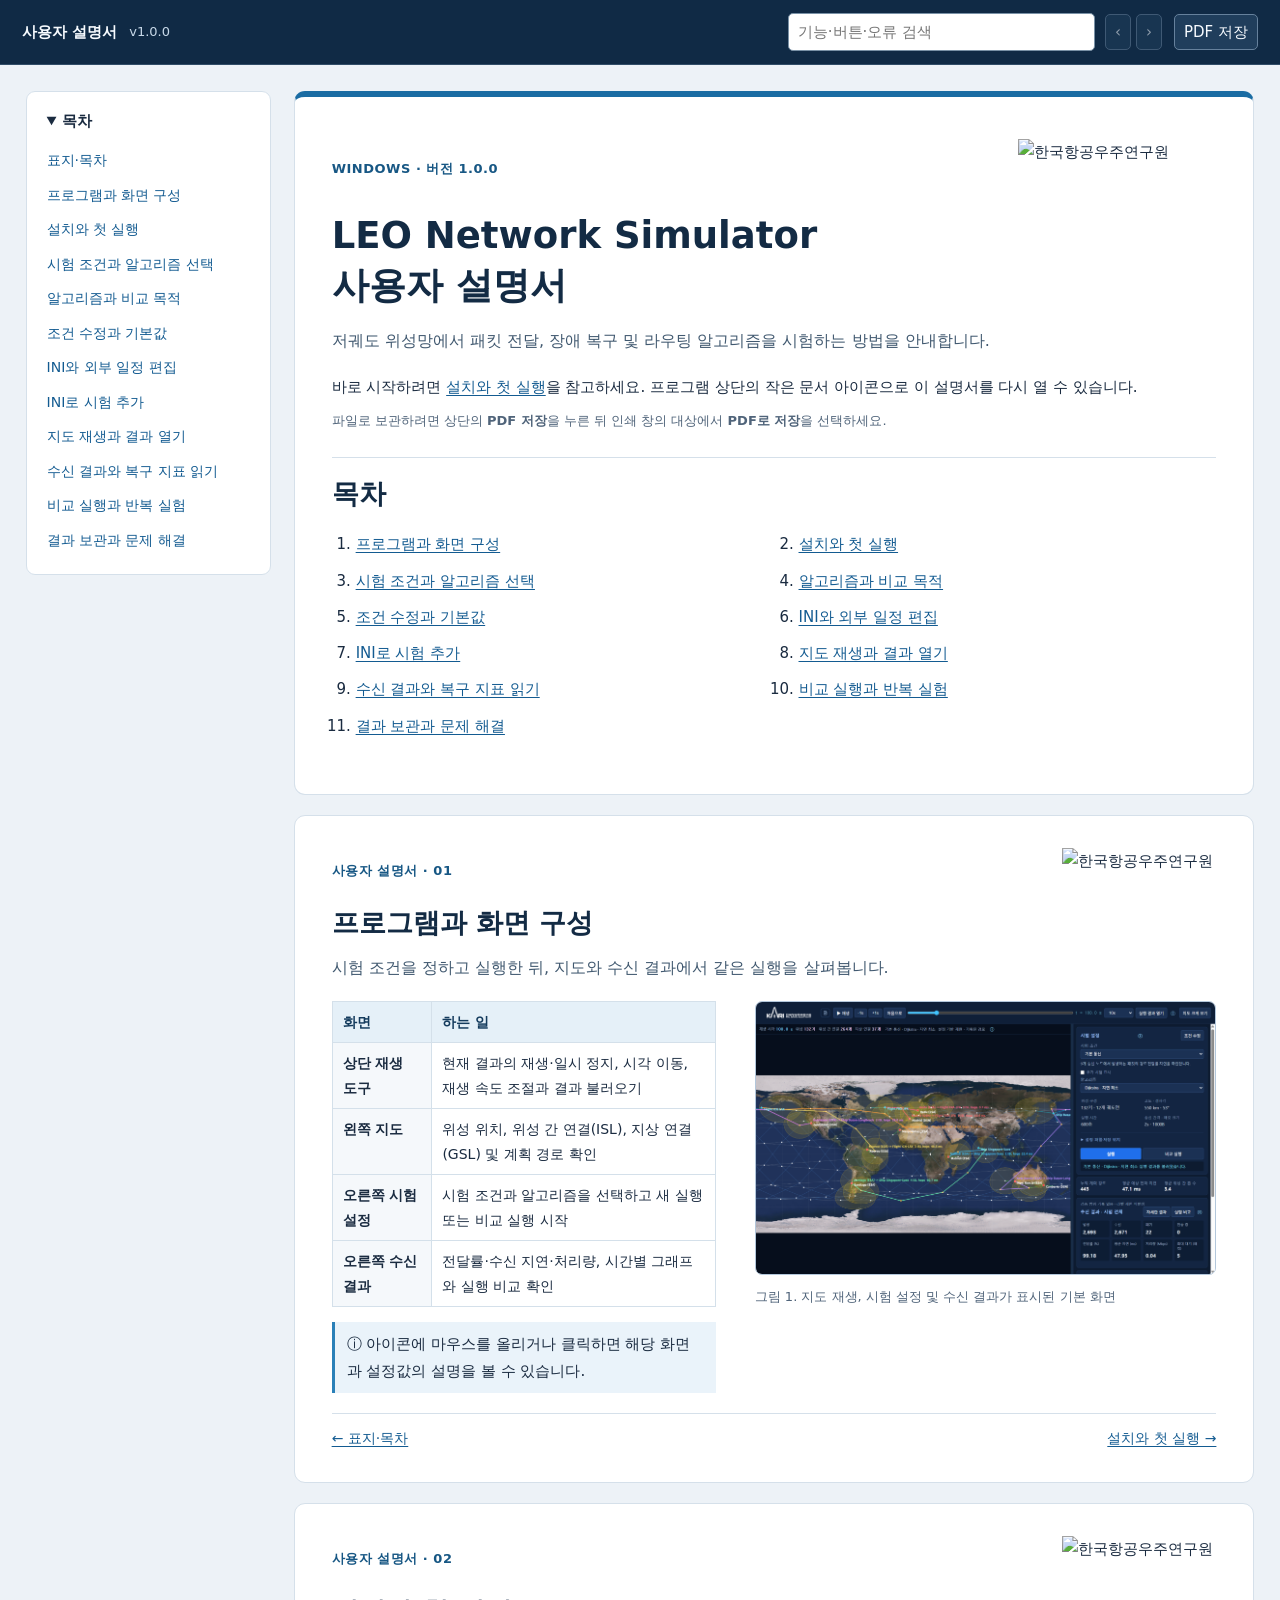
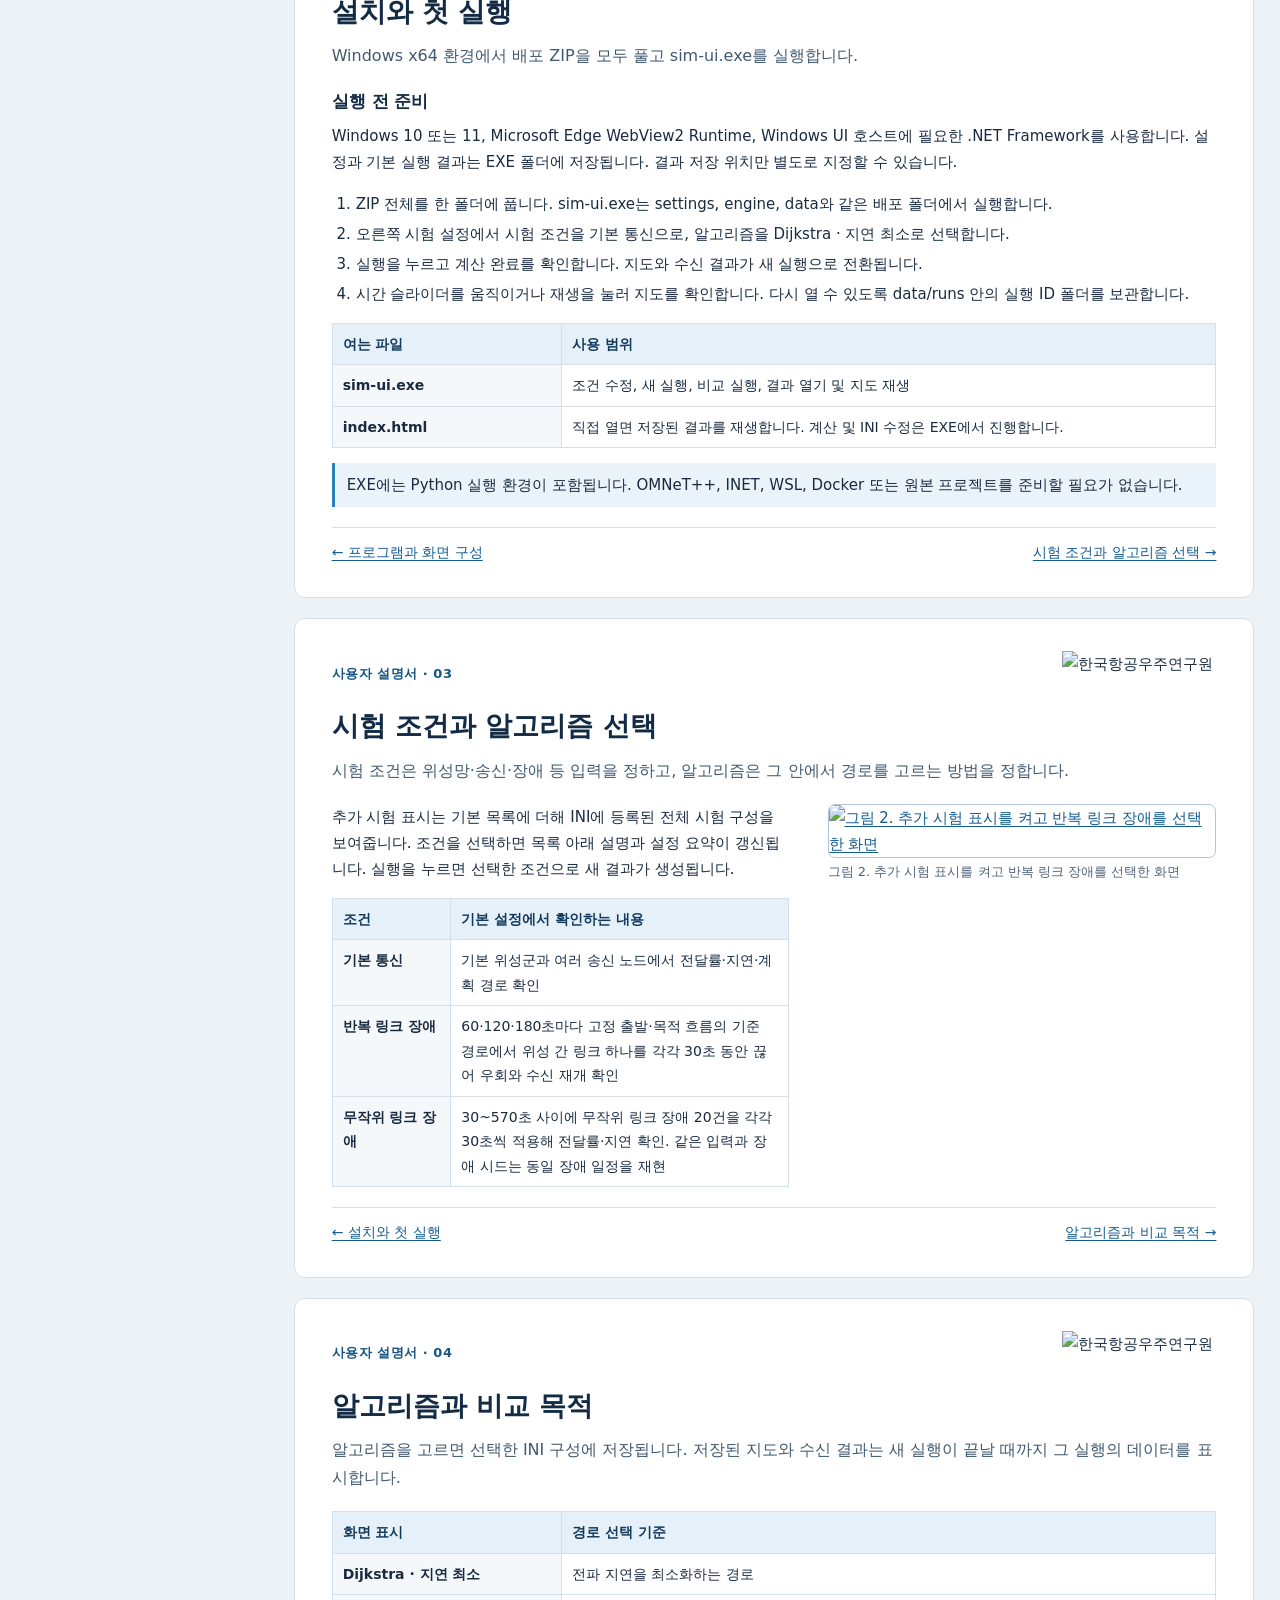
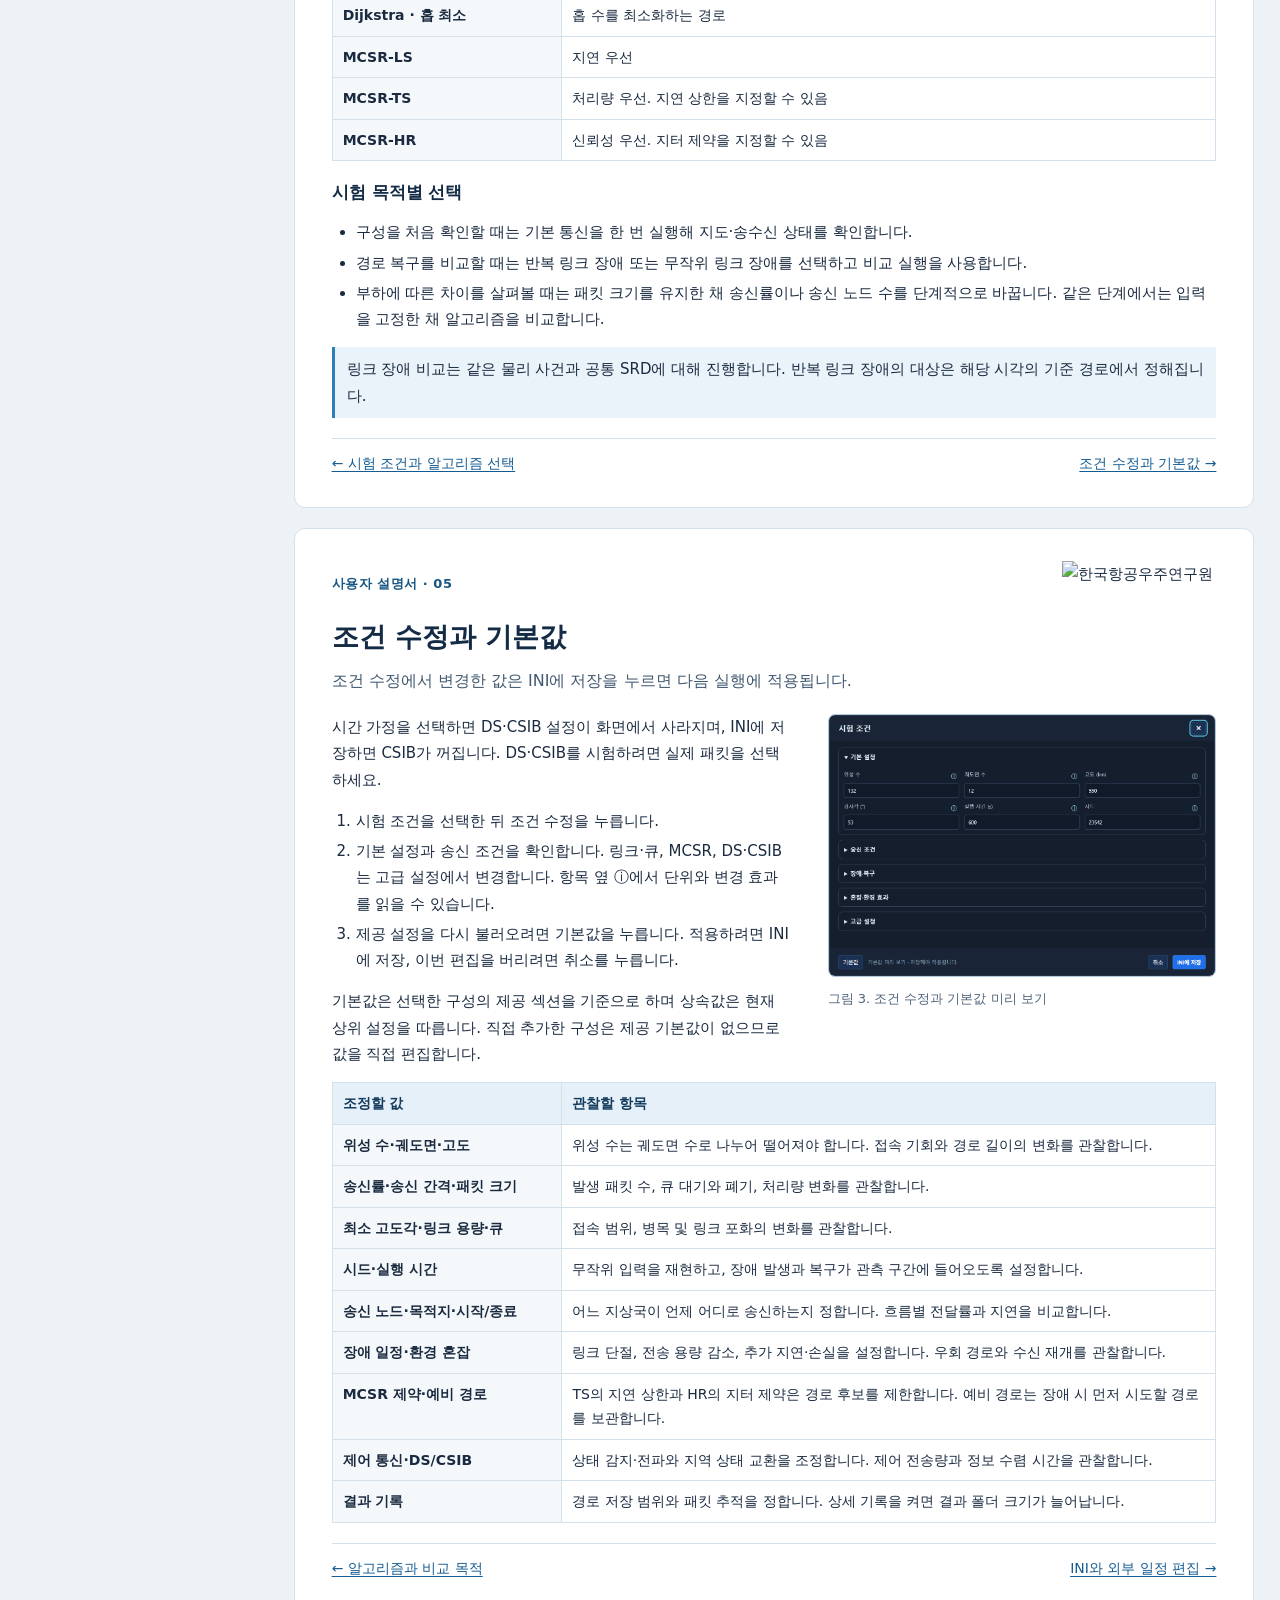
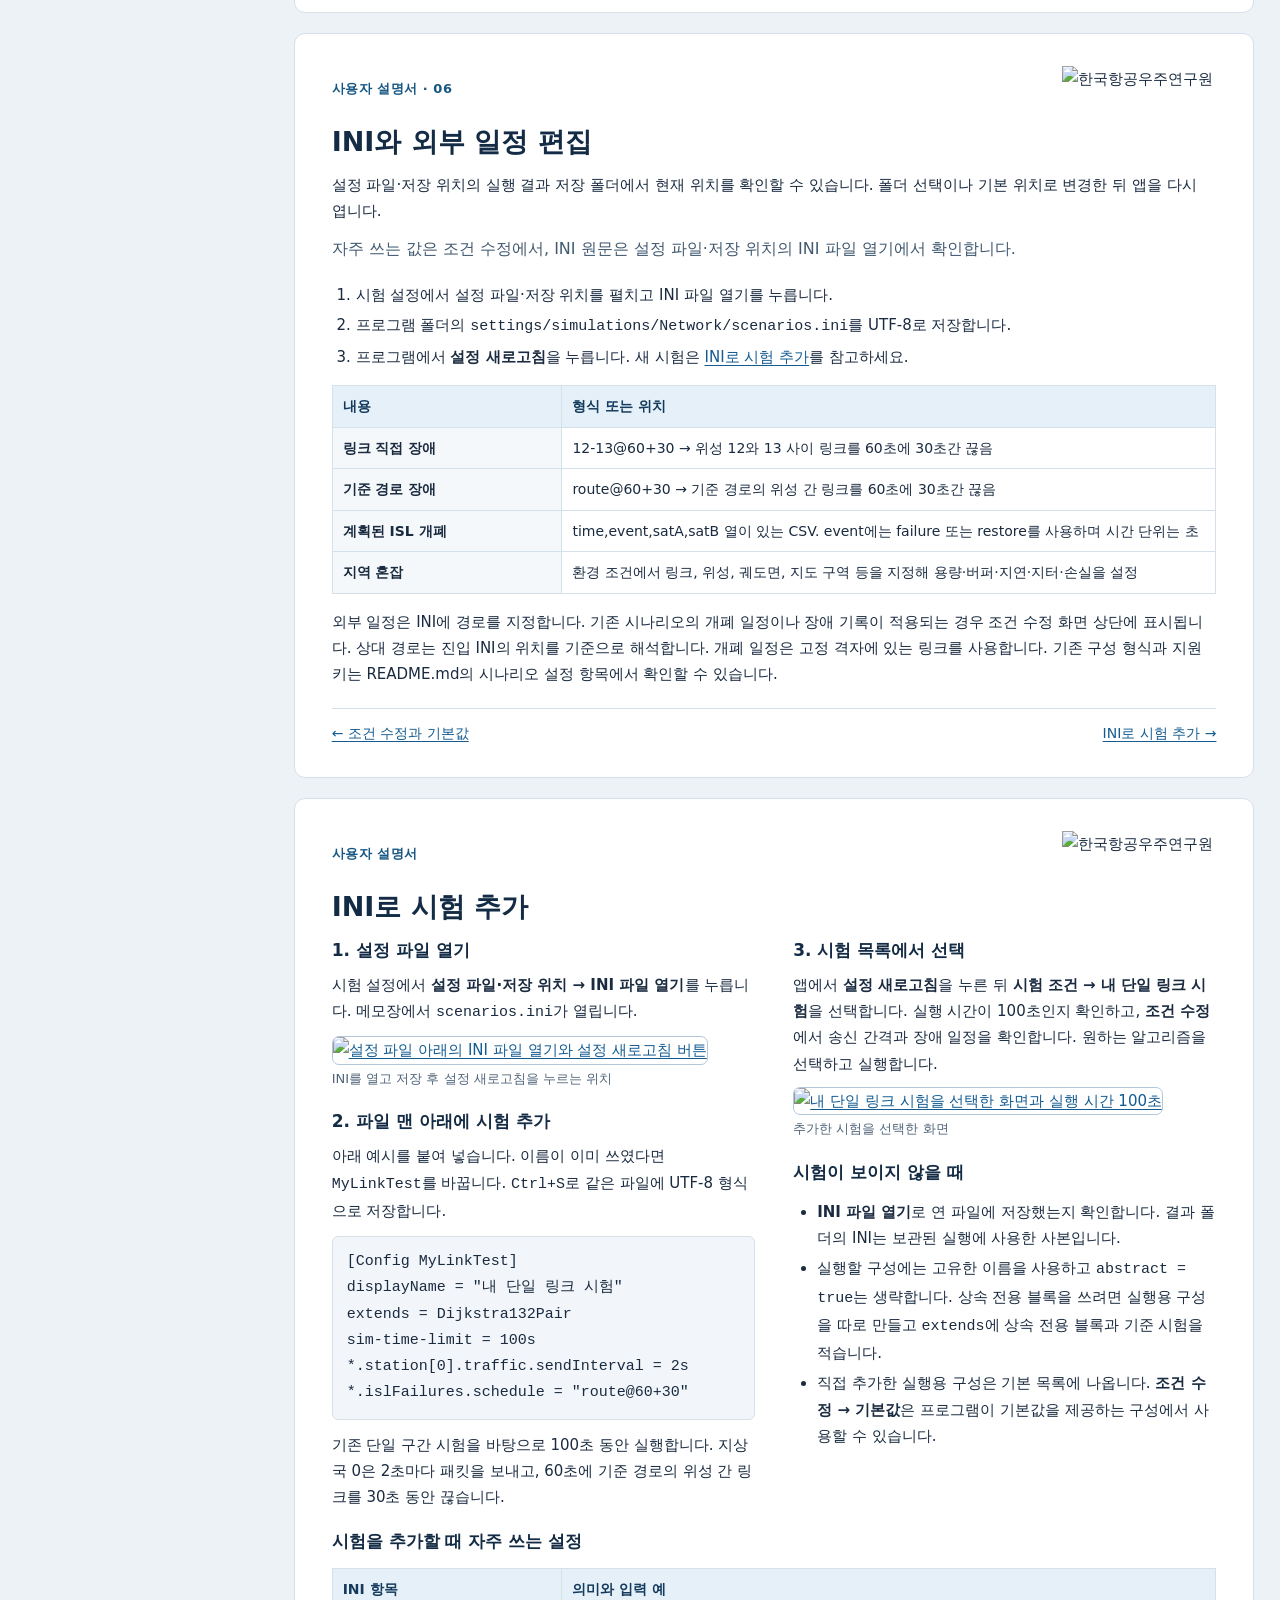
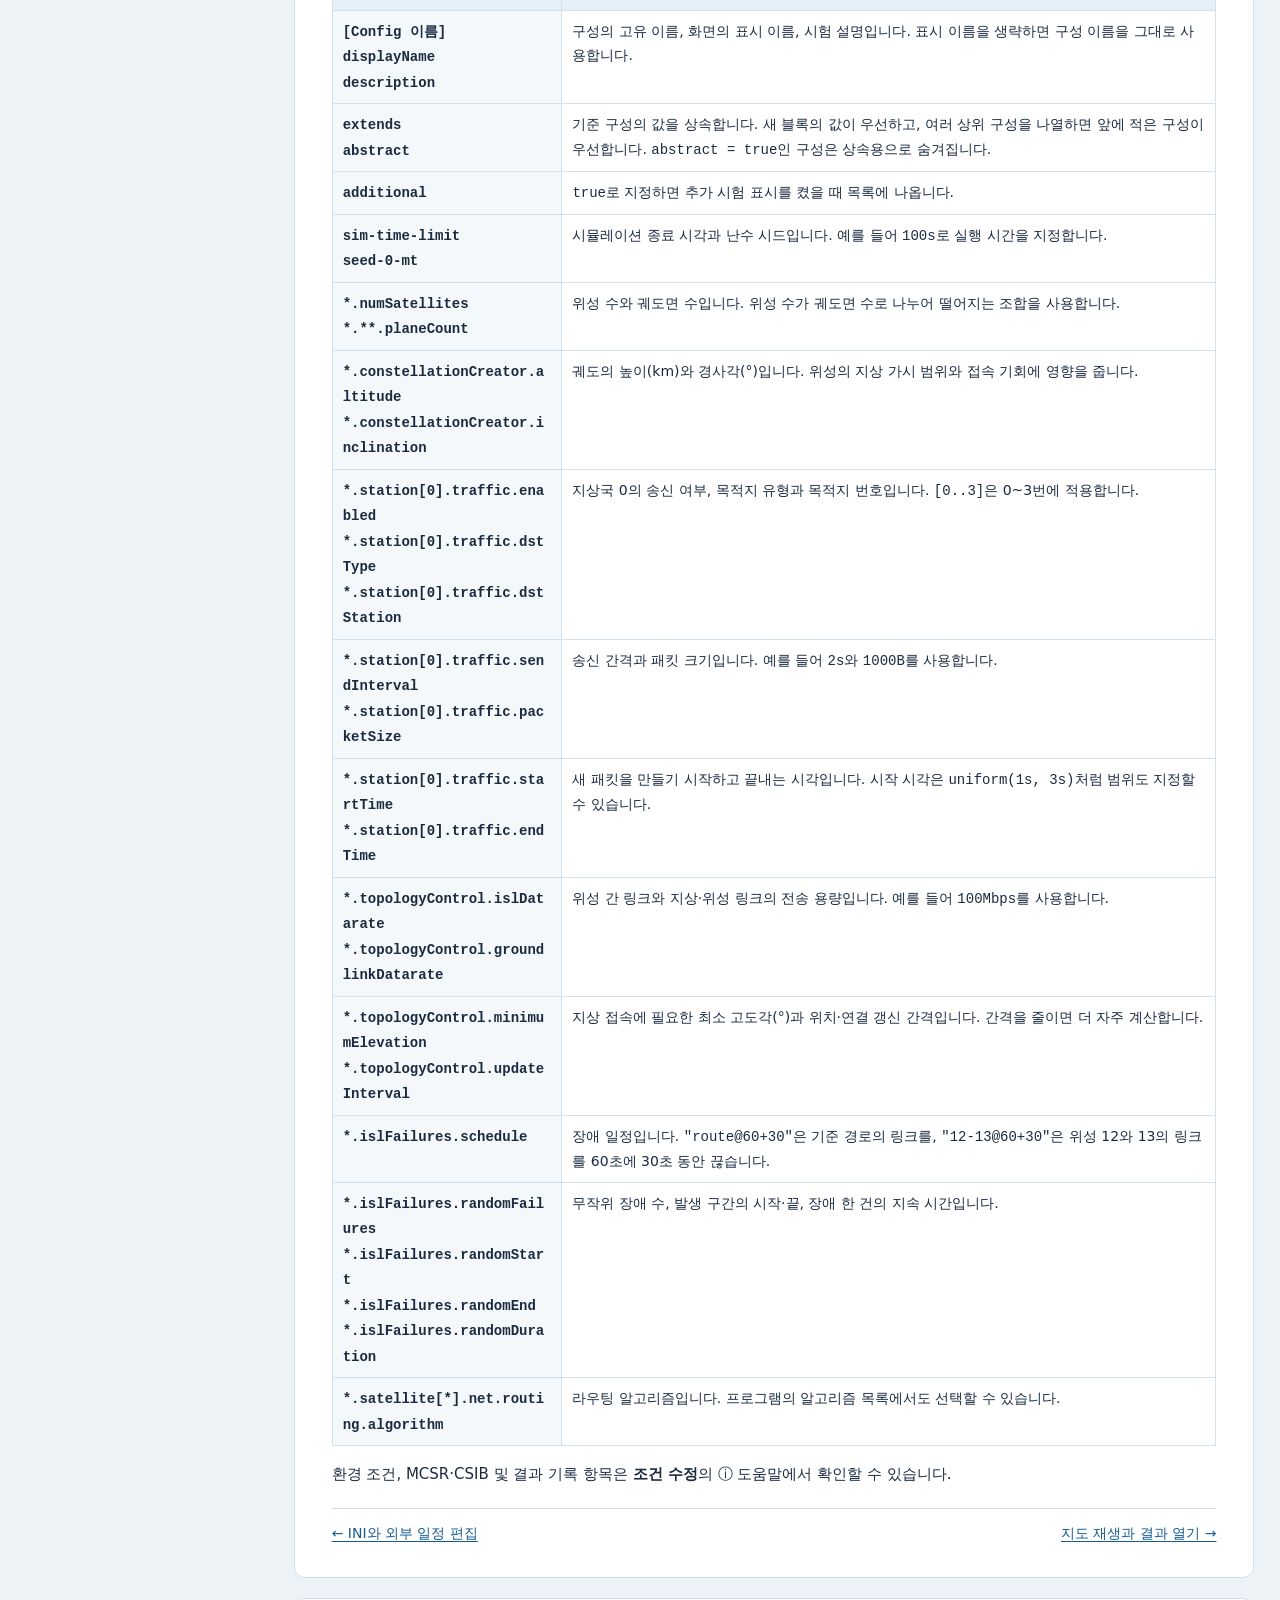
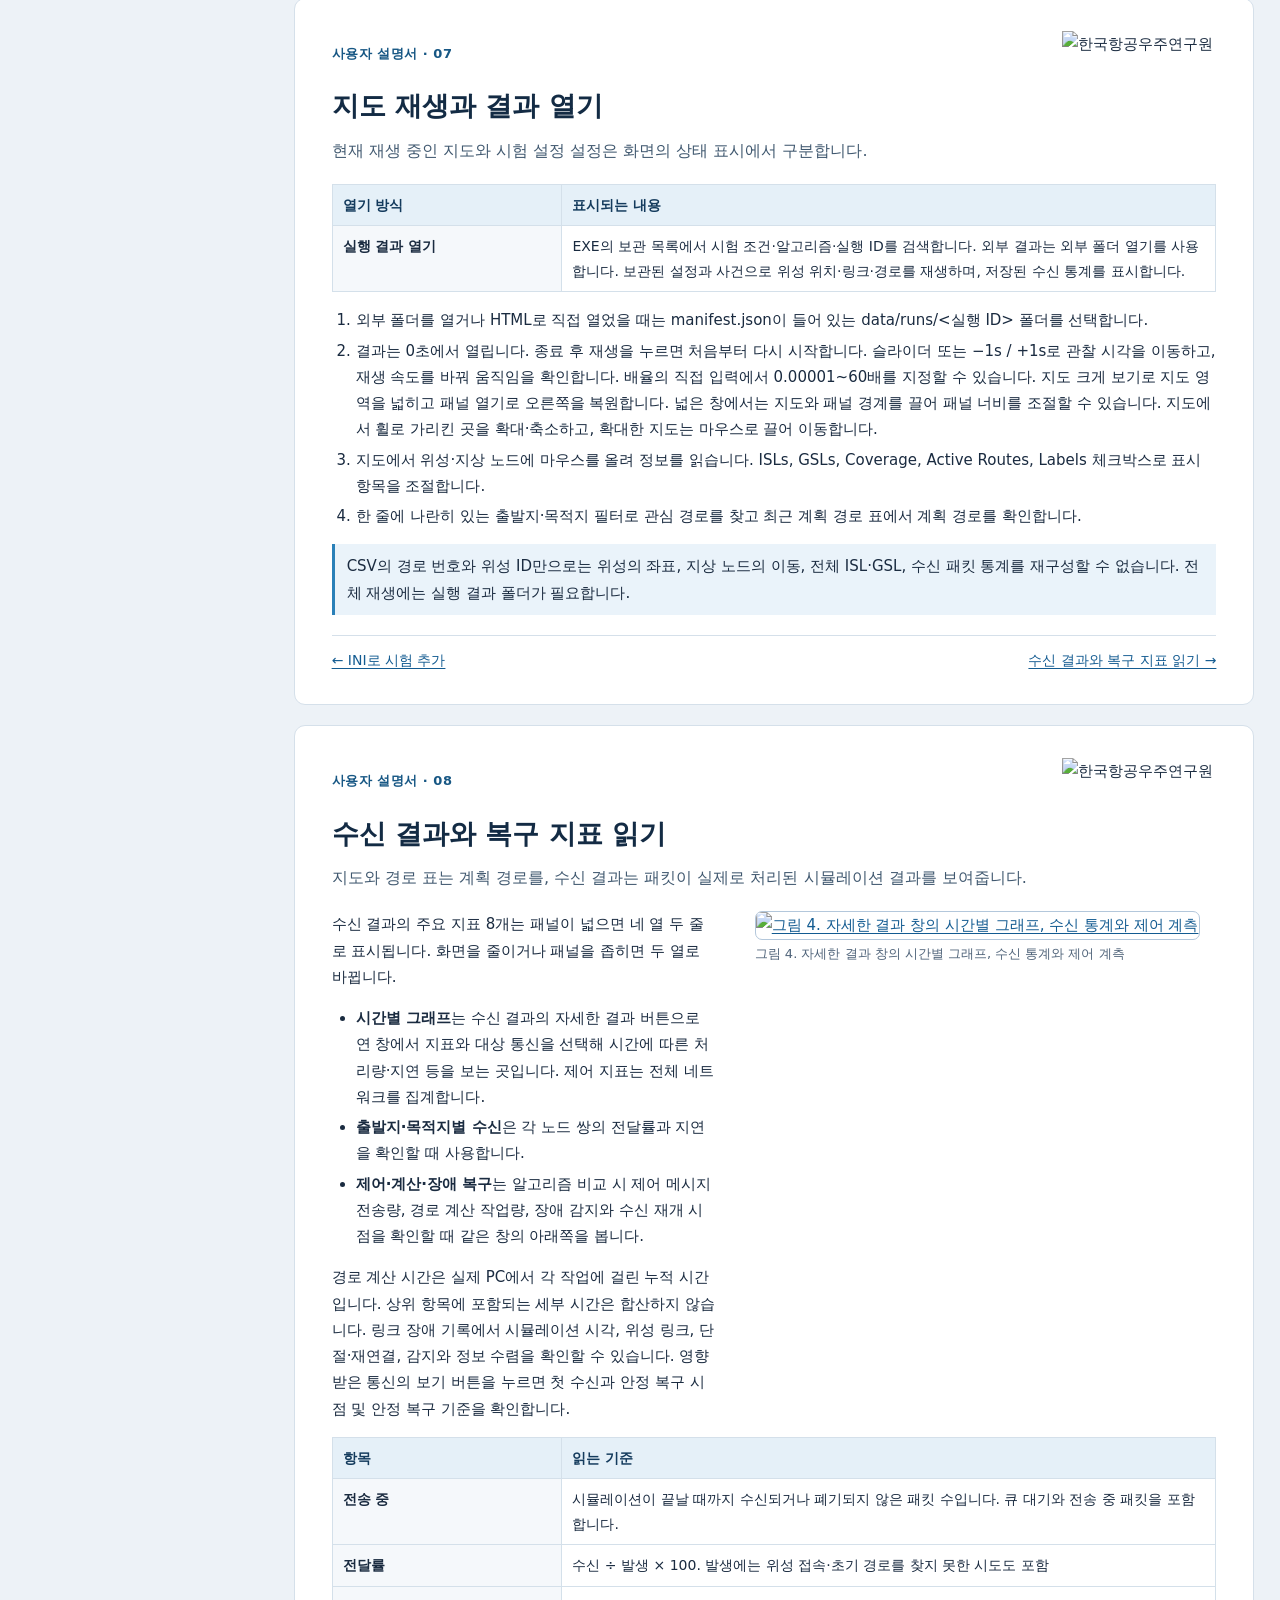
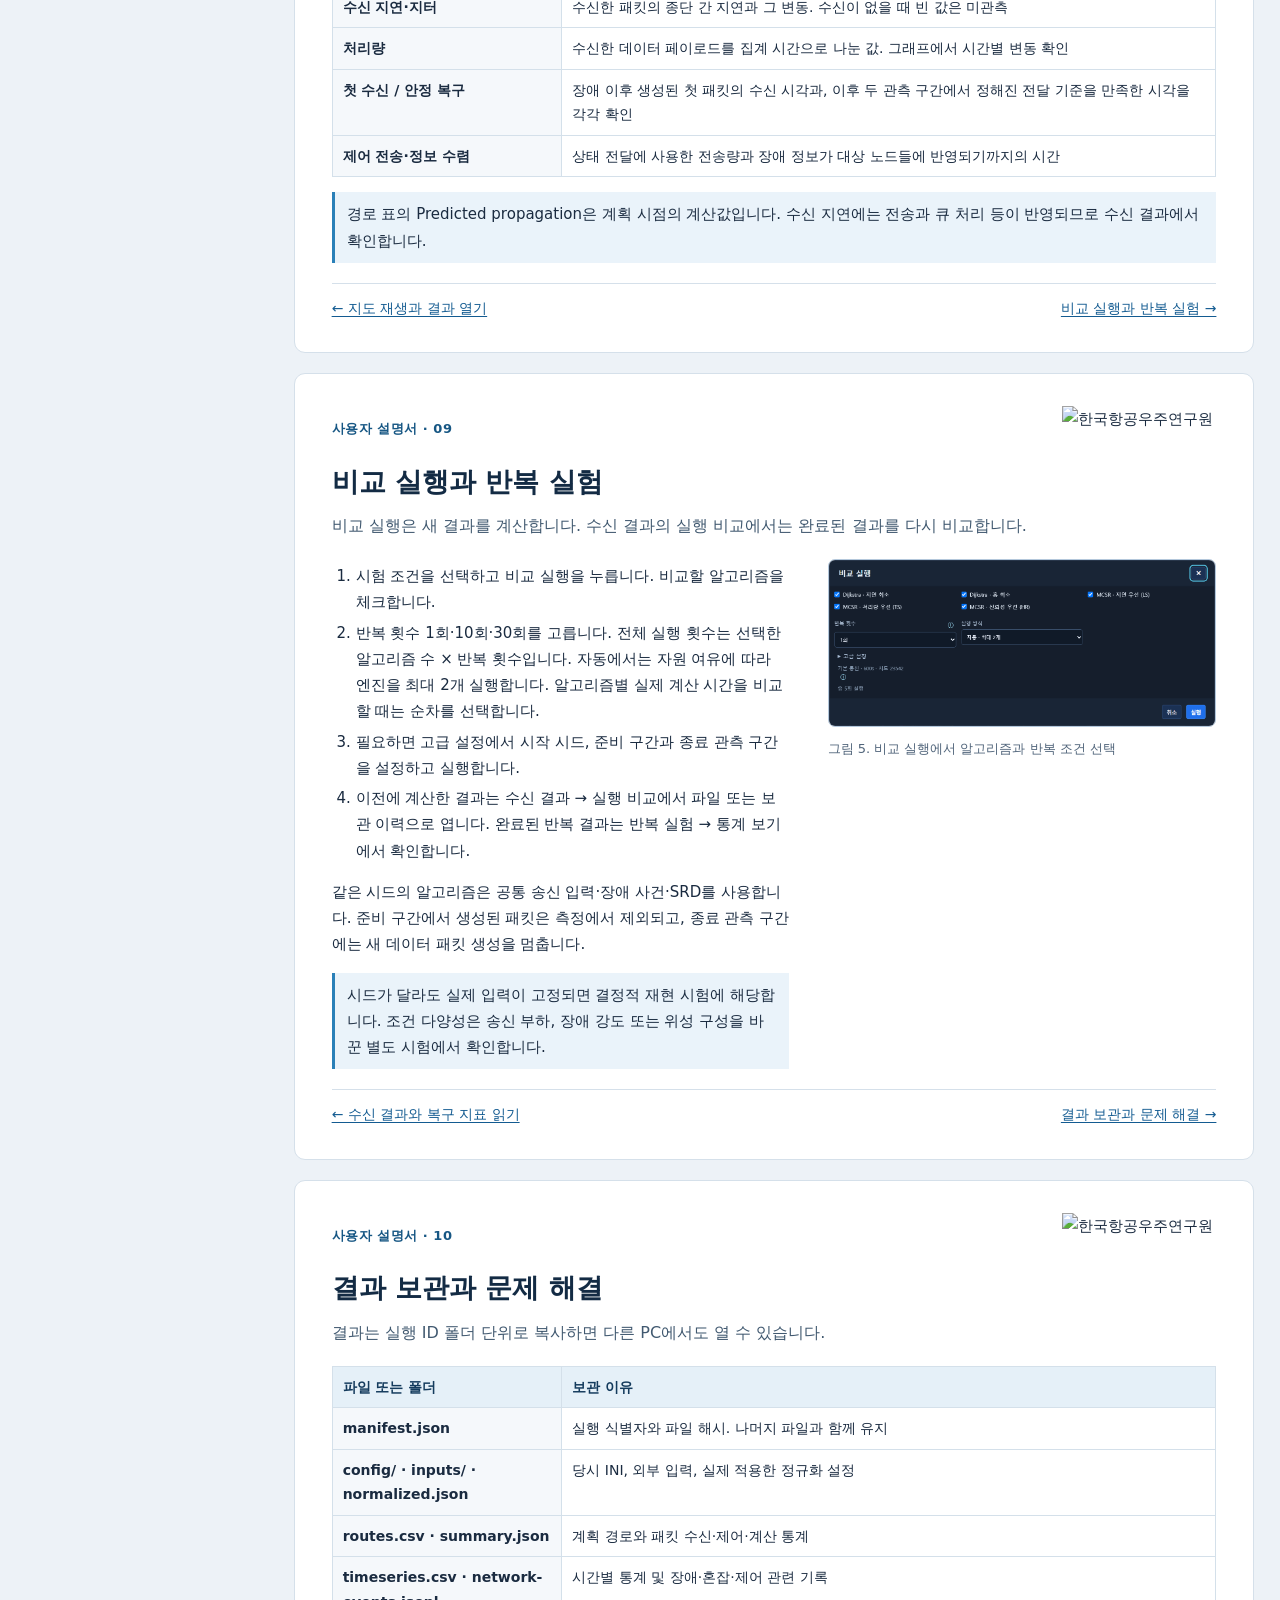
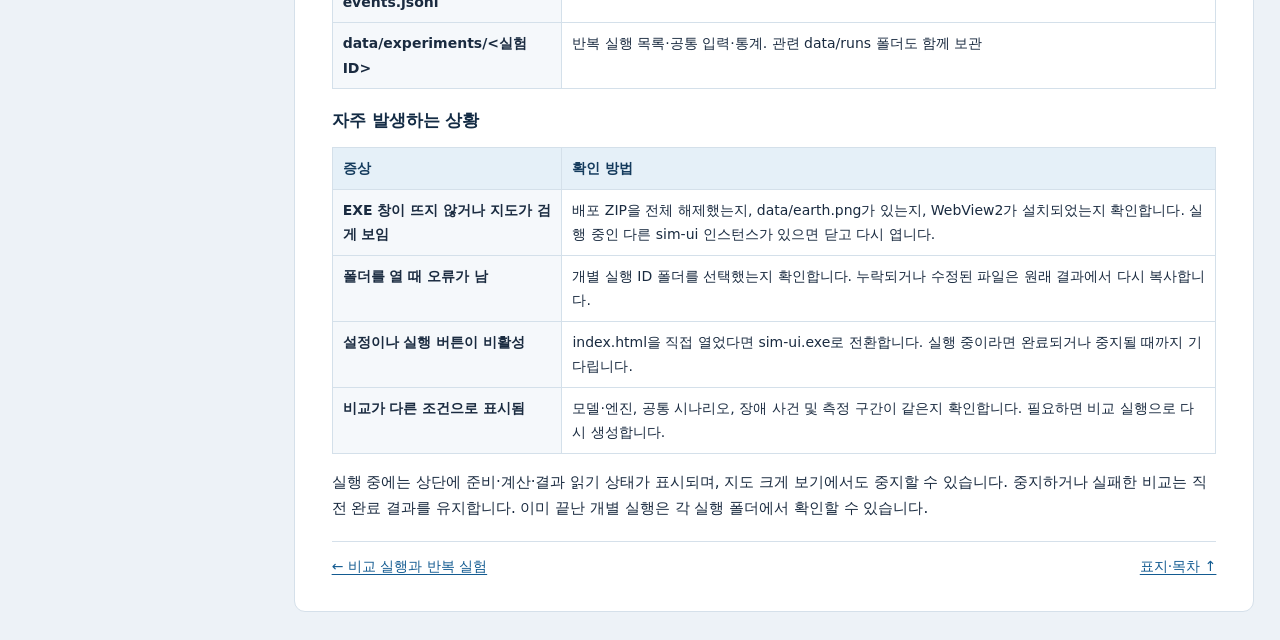
==== manual/index.html @ 7ac95a00 "fix : UX 개선 - 기본설정 + 고급설정 - 결과재생" ====
<!doctype html>
<html lang="ko">
<head>
<meta charset="utf-8">
<meta name="viewport" content="width=device-width, initial-scale=1">
<meta name="description" content="LEO Network Simulator의 설치, 시험 조건, 실행 및 결과 비교 안내">
<title>LEO Network Simulator 사용자 설명서</title>
<style>
:root { color-scheme: light; --ink:#1a2b40; --muted:#50647a; --line:#d5e0ea; --blue:#135b91; --pale:#e9f2fa; --sans: "맑은 고딕","Malgun Gothic",system-ui,sans-serif; }
* { box-sizing:border-box; }
html { scroll-padding-top:86px; }
body { margin:0; font:15px/1.75 var(--sans); color:var(--ink); background:#edf2f7; overflow-wrap:anywhere; }
a { color:var(--blue); text-underline-offset:3px; }
button,input { font:inherit; }
button { cursor:pointer; }
:focus-visible { outline:3px solid #3593d0; outline-offset:3px; }
.skip { position:absolute; top:8px; left:12px; transform:translateY(-150%); background:white; padding:5px 9px; z-index:4; }
.skip:focus { transform:none; }
.toolbar { position:sticky; top:0; z-index:2; background:#102a45; color:#f7fbff; border-bottom:1px solid #314d68; }
.tools { max-width:1720px; min-height:64px; margin:auto; display:flex; align-items:center; gap:12px; padding:9px 22px; }
.brand { color:inherit; text-decoration:none; font-weight:700; white-space:nowrap; }
.search { margin-left:auto; display:flex; gap:5px; align-items:center; }
.search input { width:clamp(140px,24vw,330px); min-width:0; padding:5px 9px; border:1px solid #7991a6; border-radius:5px; }
.tools button { color:inherit; background:#203e5c; border:1px solid #66819c; border-radius:5px; padding:4px 9px; white-space:nowrap; }
.tools button:hover { background:#365b7e; }.tools button:disabled{opacity:.55;cursor:default;}
.version { font-size:13px; color:#c7d8e8; white-space:nowrap; }
.layout { max-width:1720px; margin:auto; padding:26px clamp(14px,2vw,32px) 60px; display:grid; grid-template-columns:245px minmax(0,1fr); gap:clamp(14px,1.8vw,28px); align-items:start; }
.sidebar { position:sticky; top:86px; max-height:calc(100vh - 108px); overflow:auto; background:#fff; border:1px solid var(--line); border-radius:9px; padding:12px; }
.sidebar summary { cursor:pointer; font-weight:700; padding:4px 8px; }.sidebar nav{padding:5px 0;}
.sidebar a { display:block; padding:5px 8px; text-decoration:none; border-radius:5px; font-size:14px; }
.sidebar a:hover,.sidebar [aria-current] { background:var(--pale); color:#103c64; }
.results h2 { margin:4px 8px; font-size:15px; }.results p{margin:4px 8px;}.results a{border-top:1px solid var(--line);}.results small{display:block;color:var(--muted);}
.sheet { background:#fff; border:1px solid var(--line); border-radius:11px; margin-bottom:20px; padding:32px 37px; }
.cover { background:#fff; border-top:6px solid #1a6ca3; padding:42px 37px 36px; }
.sheet-brand { display:flex; align-items:center; justify-content:space-between; gap:12px; margin-bottom:6px; }
.sheet-brand img { width:154px; height:auto; max-width:42%; }
.cover .sheet-brand img { width:198px; }
.kicker { color:#175784; font-size:13px; font-weight:700; letter-spacing:.04em; margin:0 0 5px; }
h1,h2,h3 { color:#132b44; line-height:1.35; } h1{font-size:37px;margin:0 0 16px;} h2{font-size:27px;margin:0 0 12px;} h3{font-size:17px;margin:20px 0 6px;}
.lead { font-size:16px; color:#415970; margin:0 0 19px; } p{margin:10px 0;} li{margin:4px 0;} ul,ol{padding-left:24px;}
.toc { margin:24px 0 0; padding-top:18px; border-top:1px solid var(--line); } .toc ol { display:grid;grid-template-columns:1fr 1fr; gap:2px 25px; }
table { width:100%; margin:15px 0; border-collapse:collapse; font-size:14px; }
th,td { border:1px solid #d4e0ea; padding:8px 10px; text-align:left; vertical-align:top; }
thead th { background:#e5f0f8; color:#143b5d; } tbody th { font-weight:650; min-width:98px; width:26%; background:#f5f8fb; }
figure { margin:14px 0; text-align:center; } figure a{display:inline-block;max-width:100%;} figure img{display:block;max-width:100%;max-height:490px;margin:auto;border:1px solid #b3c7db;border-radius:7px;} figcaption{color:var(--muted);font-size:13px;margin-top:3px;}
/* Keep screenshots next to the controls they illustrate. */
.illustrated { display:grid; grid-template-columns:minmax(0,1fr) minmax(0,.85fr); align-items:start; gap:clamp(18px,3vw,44px); margin:14px 0; }
.illustrated.wide-image { grid-template-columns:minmax(0,1fr) minmax(0,1.2fr); }
.ini-walkthrough { grid-template-columns:repeat(2,minmax(0,1fr)); }
.illustrated > div > :first-child { margin-top:0; }
.illustrated > div > :last-child { margin-bottom:0; }
.illustrated figure { margin:0; text-align:left; }
.illustrated figure img { width:auto; height:auto; margin:0; }
.tip { background:#eaf3fa; border-left:3px solid #2a80b8; padding:9px 12px; margin:15px 0; }
.paging { display:flex; flex-wrap:wrap; justify-content:space-between; gap:10px; border-top:1px solid var(--line); margin-top:20px; padding-top:12px; font-size:14px; }
.note { color:var(--muted); font-size:13px; }
pre { margin:12px 0; padding:12px 14px; background:#f2f6fa; border:1px solid var(--line); border-radius:6px; white-space:pre-wrap; overflow-wrap:anywhere; }
code { font-family:Consolas,monospace; }
mark { background:#ffe58f; color:#211800; }
@media(max-width:900px){.layout{grid-template-columns:188px minmax(0,1fr);gap:14px}.sheet{padding:25px}.tools{padding-inline:15px}}
@media(max-width:680px){html{scroll-padding-top:128px}.tools{flex-wrap:wrap;gap:7px}.tools .search{margin:0;flex:1 0 100%;order:4}.search input{flex:1}.layout{display:block;padding:12px}.sidebar{position:static;max-height:none;margin-bottom:12px}.sheet{padding:18px}.toc ol{grid-template-columns:1fr}h1{font-size:28px}h2{font-size:22px}th,td{padding:6px}}
@media screen and (max-width:1000px){.illustrated,.illustrated.wide-image,.ini-walkthrough{grid-template-columns:minmax(0,1fr);gap:12px}}
@page { size:A4 landscape; margin:11mm 14mm; }
@media print {
  html,body{background:#fff;font-size:10.25pt;line-height:1.53;}
  .toolbar,.sidebar,.paging,.skip,.save-note{display:none!important;}
  .layout{display:block;padding:0;max-width:none;}
  .sheet{margin:0;padding:0;border:0;border-radius:0;break-before:page;}
  .cover{break-before:auto;border-top:3pt solid #1a6ca3;padding-top:18mm;}
  .toc ol{display:grid;grid-template-columns:repeat(3,minmax(0,1fr));}
  h1{font-size:27pt;} h2{font-size:20pt;} h3{font-size:13pt;}
  .sheet-brand img{width:35mm;} .cover .sheet-brand img{width:47mm;}
  .lead{font-size:11.5pt;margin-bottom:10pt;} .kicker{font-size:9pt;}
  .illustrated{gap:7mm;margin:3mm 0;break-inside:avoid;}
  figure,tr,pre,.tip{break-inside:avoid;} thead{display:table-header-group;}
  .illustrated figure img{max-height:78mm;} figcaption{font-size:9pt;}
  #settings .illustrated figure img{max-height:48mm;}
  #metrics .illustrated{grid-template-columns:minmax(0,1.6fr) minmax(0,1fr);}
  #metrics .illustrated figure img{max-height:52mm;}
  #metrics .illustrated p{margin-block:5pt;}
  #add-trial .illustrated{font-size:9.7pt;line-height:1.4;}
  #add-trial .illustrated h3{margin-block:8pt 4pt;}
  #add-trial .illustrated p{margin-block:5pt;}
  #add-trial .illustrated figure img{max-height:39mm;}
  #add-trial pre{margin:5pt 0;padding:6pt 8pt;}
  .ini-reference{break-before:page;margin-top:0;}
  .ini-reference + table{font-size:9.4pt;line-height:1.2;}
  .ini-reference + table th,.ini-reference + table td{padding:2.5pt 5pt;}
  .ini-reference + table tbody th{width:34%;}
  h2,h3{break-after:avoid;}
  table{font-size:9.8pt;margin:8pt 0;} th,td{padding:4pt 6pt;}
  .tip{margin:8pt 0;} th,.tip{print-color-adjust:exact;} mark{background:transparent;color:inherit;}
}
</style>
</head>
<body>
<a class="skip" href="#manual">본문으로 이동</a>
<header class="toolbar"><div class="tools">
  <a href="#cover" class="brand">사용자 설명서</a><span class="version">v1.0.0</span>
  <div class="search" role="search">
    <input id="search" type="search" aria-label="설명서 검색" placeholder="기능·버튼·오류 검색" autocomplete="off">
    <output id="matches" aria-live="polite"></output>
    <button type="button" id="previous" aria-label="이전 검색 결과" disabled>‹</button>
    <button type="button" id="next" aria-label="다음 검색 결과" disabled>›</button>
  </div>
  <button type="button" id="pdf" title="인쇄 창에서 PDF로 저장을 선택하세요">PDF 저장</button>
</div></header>
<div class="layout">
  <aside class="sidebar">
    <details id="contents" open><summary>목차</summary><nav aria-label="설명서 목차"><a href="#cover">표지·목차</a><a href="#overview">프로그램과 화면 구성</a><a href="#install">설치와 첫 실행</a><a href="#scenarios">시험 조건과 알고리즘 선택</a><a href="#algorithms">알고리즘과 비교 목적</a><a href="#settings">조건 수정과 기본값</a><a href="#ini">INI와 외부 일정 편집</a><a href="#add-trial">INI로 시험 추가</a><a href="#playback">지도 재생과 결과 열기</a><a href="#metrics">수신 결과와 복구 지표 읽기</a><a href="#compare">비교 실행과 반복 실험</a><a href="#results">결과 보관과 문제 해결</a></nav></details>
    <nav id="results" class="results" aria-label="검색 결과" hidden></nav>
  </aside>
  <main id="manual" tabindex="-1">
    <section id="cover" class="sheet cover" aria-labelledby="manual-title">
      <div class="sheet-brand"><p class="kicker">WINDOWS · 버전 1.0.0</p><img src="assets/Kari_logo.png" alt="한국항공우주연구원" width="2170" height="725"></div>
      <h1 id="manual-title">LEO Network Simulator<br>사용자 설명서</h1>
      <p class="lead">저궤도 위성망에서 패킷 전달, 장애 복구 및 라우팅 알고리즘을 시험하는 방법을 안내합니다.</p>
      <p>바로 시작하려면 <a href="#install">설치와 첫 실행</a>을 참고하세요. 프로그램 상단의 작은 문서 아이콘으로 이 설명서를 다시 열 수 있습니다.</p>
      <p class="note save-note">파일로 보관하려면 상단의 <strong>PDF 저장</strong>을 누른 뒤 인쇄 창의 대상에서 <strong>PDF로 저장</strong>을 선택하세요.</p>
      <nav class="toc" aria-label="전체 목차"><h2>목차</h2><ol><li><a href="#overview">프로그램과 화면 구성</a></li><li><a href="#install">설치와 첫 실행</a></li><li><a href="#scenarios">시험 조건과 알고리즘 선택</a></li><li><a href="#algorithms">알고리즘과 비교 목적</a></li><li><a href="#settings">조건 수정과 기본값</a></li><li><a href="#ini">INI와 외부 일정 편집</a></li><li><a href="#add-trial">INI로 시험 추가</a></li><li><a href="#playback">지도 재생과 결과 열기</a></li><li><a href="#metrics">수신 결과와 복구 지표 읽기</a></li><li><a href="#compare">비교 실행과 반복 실험</a></li><li><a href="#results">결과 보관과 문제 해결</a></li></ol></nav>
    </section>
    <section class="sheet" id="overview" aria-labelledby="overview-title">
<div class="sheet-brand"><p class="kicker">사용자 설명서 · 01</p><img src="assets/Kari_logo.png" alt="한국항공우주연구원" width="2170" height="725"></div><h2 id="overview-title">프로그램과 화면 구성</h2><p class="lead">시험 조건을 정하고 실행한 뒤, 지도와 수신 결과에서 같은 실행을 살펴봅니다.</p>
<div class="illustrated wide-image">
<div><table><thead><tr><th scope="col">화면</th><th scope="col">하는 일</th></tr></thead><tbody><tr><th scope="row">상단 재생 도구</th><td>현재 결과의 재생·일시 정지, 시각 이동, 재생 속도 조절과 결과 불러오기</td></tr><tr><th scope="row">왼쪽 지도</th><td>위성 위치, 위성 간 연결(ISL), 지상 연결(GSL) 및 계획 경로 확인</td></tr><tr><th scope="row">오른쪽 시험 설정</th><td>시험 조건과 알고리즘을 선택하고 새 실행 또는 비교 실행 시작</td></tr><tr><th scope="row">오른쪽 수신 결과</th><td>전달률·수신 지연·처리량, 시간별 그래프와 실행 비교 확인</td></tr></tbody></table>
<aside class="tip">ⓘ 아이콘에 마우스를 올리거나 클릭하면 해당 화면과 설정값의 설명을 볼 수 있습니다.</aside></div>
<figure><a href="assets/overview.png" target="_blank" rel="noopener" aria-label="그림 1. 지도 재생, 시험 설정 및 수신 결과가 표시된 기본 화면 · 원본 보기"><img src="assets/overview.png" alt="그림 1. 지도 재생, 시험 설정 및 수신 결과가 표시된 기본 화면"></a><figcaption>그림 1. 지도 재생, 시험 설정 및 수신 결과가 표시된 기본 화면</figcaption></figure>
</div>
<nav class="paging" aria-label="항목 이동"><a href="#cover">← 표지·목차</a><a href="#install">설치와 첫 실행 →</a></nav>
</section><section class="sheet" id="install" aria-labelledby="install-title">
<div class="sheet-brand"><p class="kicker">사용자 설명서 · 02</p><img src="assets/Kari_logo.png" alt="한국항공우주연구원" width="2170" height="725"></div><h2 id="install-title">설치와 첫 실행</h2><p class="lead">Windows x64 환경에서 배포 ZIP을 모두 풀고 sim-ui.exe를 실행합니다.</p>
<h3>실행 전 준비</h3>
<p>Windows 10 또는 11, Microsoft Edge WebView2 Runtime, Windows UI 호스트에 필요한 .NET Framework를 사용합니다. 설정과 기본 실행 결과는 EXE 폴더에 저장됩니다. 결과 저장 위치만 별도로 지정할 수 있습니다.</p>
<ol><li>ZIP 전체를 한 폴더에 풉니다. sim-ui.exe는 settings, engine, data와 같은 배포 폴더에서 실행합니다.</li><li>오른쪽 시험 설정에서 시험 조건을 기본 통신으로, 알고리즘을 Dijkstra · 지연 최소로 선택합니다.</li><li>실행을 누르고 계산 완료를 확인합니다. 지도와 수신 결과가 새 실행으로 전환됩니다.</li><li>시간 슬라이더를 움직이거나 재생을 눌러 지도를 확인합니다. 다시 열 수 있도록 data/runs 안의 실행 ID 폴더를 보관합니다.</li></ol>
<table><thead><tr><th scope="col">여는 파일</th><th scope="col">사용 범위</th></tr></thead><tbody><tr><th scope="row">sim-ui.exe</th><td>조건 수정, 새 실행, 비교 실행, 결과 열기 및 지도 재생</td></tr><tr><th scope="row">index.html</th><td>직접 열면 저장된 결과를 재생합니다. 계산 및 INI 수정은 EXE에서 진행합니다.</td></tr></tbody></table>
<aside class="tip">EXE에는 Python 실행 환경이 포함됩니다. OMNeT++, INET, WSL, Docker 또는 원본 프로젝트를 준비할 필요가 없습니다.</aside><nav class="paging" aria-label="항목 이동"><a href="#overview">← 프로그램과 화면 구성</a><a href="#scenarios">시험 조건과 알고리즘 선택 →</a></nav>
</section><section class="sheet" id="scenarios" aria-labelledby="scenarios-title">
<div class="sheet-brand"><p class="kicker">사용자 설명서 · 03</p><img src="assets/Kari_logo.png" alt="한국항공우주연구원" width="2170" height="725"></div><h2 id="scenarios-title">시험 조건과 알고리즘 선택</h2><p class="lead">시험 조건은 위성망·송신·장애 등 입력을 정하고, 알고리즘은 그 안에서 경로를 고르는 방법을 정합니다.</p>
<div class="illustrated">
<div><p>추가 시험 표시는 기본 목록에 더해 INI에 등록된 전체 시험 구성을 보여줍니다. 조건을 선택하면 목록 아래 설명과 설정 요약이 갱신됩니다. 실행을 누르면 선택한 조건으로 새 결과가 생성됩니다.</p>
<table><thead><tr><th scope="col">조건</th><th scope="col">기본 설정에서 확인하는 내용</th></tr></thead><tbody><tr><th scope="row">기본 통신</th><td>기본 위성군과 여러 송신 노드에서 전달률·지연·계획 경로 확인</td></tr><tr><th scope="row">반복 링크 장애</th><td>60·120·180초마다 고정 출발·목적 흐름의 기준 경로에서 위성 간 링크 하나를 각각 30초 동안 끊어 우회와 수신 재개 확인</td></tr><tr><th scope="row">무작위 링크 장애</th><td>30~570초 사이에 무작위 링크 장애 20건을 각각 30초씩 적용해 전달률·지연 확인. 같은 입력과 장애 시드는 동일 장애 일정을 재현</td></tr></tbody></table></div>
<figure><a href="assets/scenario.png" target="_blank" rel="noopener" aria-label="그림 2. 추가 시험 표시를 켜고 반복 링크 장애를 선택한 화면 · 원본 보기"><img src="assets/scenario.png" alt="그림 2. 추가 시험 표시를 켜고 반복 링크 장애를 선택한 화면"></a><figcaption>그림 2. 추가 시험 표시를 켜고 반복 링크 장애를 선택한 화면</figcaption></figure>
</div>
<nav class="paging" aria-label="항목 이동"><a href="#install">← 설치와 첫 실행</a><a href="#algorithms">알고리즘과 비교 목적 →</a></nav>
</section><section class="sheet" id="algorithms" aria-labelledby="algorithms-title">
<div class="sheet-brand"><p class="kicker">사용자 설명서 · 04</p><img src="assets/Kari_logo.png" alt="한국항공우주연구원" width="2170" height="725"></div><h2 id="algorithms-title">알고리즘과 비교 목적</h2><p class="lead">알고리즘을 고르면 선택한 INI 구성에 저장됩니다. 저장된 지도와 수신 결과는 새 실행이 끝날 때까지 그 실행의 데이터를 표시합니다.</p>
<table><thead><tr><th scope="col">화면 표시</th><th scope="col">경로 선택 기준</th></tr></thead><tbody><tr><th scope="row">Dijkstra · 지연 최소</th><td>전파 지연을 최소화하는 경로</td></tr><tr><th scope="row">Dijkstra · 홉 최소</th><td>홉 수를 최소화하는 경로</td></tr><tr><th scope="row">MCSR-LS</th><td>지연 우선</td></tr><tr><th scope="row">MCSR-TS</th><td>처리량 우선. 지연 상한을 지정할 수 있음</td></tr><tr><th scope="row">MCSR-HR</th><td>신뢰성 우선. 지터 제약을 지정할 수 있음</td></tr></tbody></table>
<h3>시험 목적별 선택</h3>
<ul><li>구성을 처음 확인할 때는 기본 통신을 한 번 실행해 지도·송수신 상태를 확인합니다.</li><li>경로 복구를 비교할 때는 반복 링크 장애 또는 무작위 링크 장애를 선택하고 비교 실행을 사용합니다.</li><li>부하에 따른 차이를 살펴볼 때는 패킷 크기를 유지한 채 송신률이나 송신 노드 수를 단계적으로 바꿉니다. 같은 단계에서는 입력을 고정한 채 알고리즘을 비교합니다.</li></ul>
<aside class="tip">링크 장애 비교는 같은 물리 사건과 공통 SRD에 대해 진행합니다. 반복 링크 장애의 대상은 해당 시각의 기준 경로에서 정해집니다.</aside><nav class="paging" aria-label="항목 이동"><a href="#scenarios">← 시험 조건과 알고리즘 선택</a><a href="#settings">조건 수정과 기본값 →</a></nav>
</section><section class="sheet" id="settings" aria-labelledby="settings-title">
<div class="sheet-brand"><p class="kicker">사용자 설명서 · 05</p><img src="assets/Kari_logo.png" alt="한국항공우주연구원" width="2170" height="725"></div><h2 id="settings-title">조건 수정과 기본값</h2><p class="lead">조건 수정에서 변경한 값은 INI에 저장을 누르면 다음 실행에 적용됩니다.</p>
<div class="illustrated">
<div><p>시간 가정을 선택하면 DS·CSIB 설정이 화면에서 사라지며, INI에 저장하면 CSIB가 꺼집니다. DS·CSIB를 시험하려면 실제 패킷을 선택하세요.</p>

<ol><li>시험 조건을 선택한 뒤 조건 수정을 누릅니다.</li><li>기본 설정과 송신 조건을 확인합니다. 링크·큐, MCSR, DS·CSIB는 고급 설정에서 변경합니다. 항목 옆 ⓘ에서 단위와 변경 효과를 읽을 수 있습니다.</li><li>제공 설정을 다시 불러오려면 기본값을 누릅니다. 적용하려면 INI에 저장, 이번 편집을 버리려면 취소를 누릅니다.</li></ol>
<p>기본값은 선택한 구성의 제공 섹션을 기준으로 하며 상속값은 현재 상위 설정을 따릅니다. 직접 추가한 구성은 제공 기본값이 없으므로 값을 직접 편집합니다.</p></div>
<figure><a href="assets/conditions.png" target="_blank" rel="noopener" aria-label="그림 3. 조건 수정과 기본값 미리 보기 · 원본 보기"><img src="assets/conditions.png" alt="그림 3. 조건 수정과 기본값 미리 보기"></a><figcaption>그림 3. 조건 수정과 기본값 미리 보기</figcaption></figure>
</div>
<table><thead><tr><th scope="col">조정할 값</th><th scope="col">관찰할 항목</th></tr></thead><tbody><tr><th scope="row">위성 수·궤도면·고도</th><td>위성 수는 궤도면 수로 나누어 떨어져야 합니다. 접속 기회와 경로 길이의 변화를 관찰합니다.</td></tr><tr><th scope="row">송신률·송신 간격·패킷 크기</th><td>발생 패킷 수, 큐 대기와 폐기, 처리량 변화를 관찰합니다.</td></tr><tr><th scope="row">최소 고도각·링크 용량·큐</th><td>접속 범위, 병목 및 링크 포화의 변화를 관찰합니다.</td></tr><tr><th scope="row">시드·실행 시간</th><td>무작위 입력을 재현하고, 장애 발생과 복구가 관측 구간에 들어오도록 설정합니다.</td></tr>
<tr><th scope="row">송신 노드·목적지·시작/종료</th><td>어느 지상국이 언제 어디로 송신하는지 정합니다. 흐름별 전달률과 지연을 비교합니다.</td></tr>
<tr><th scope="row">장애 일정·환경 혼잡</th><td>링크 단절, 전송 용량 감소, 추가 지연·손실을 설정합니다. 우회 경로와 수신 재개를 관찰합니다.</td></tr>
<tr><th scope="row">MCSR 제약·예비 경로</th><td>TS의 지연 상한과 HR의 지터 제약은 경로 후보를 제한합니다. 예비 경로는 장애 시 먼저 시도할 경로를 보관합니다.</td></tr>
<tr><th scope="row">제어 통신·DS/CSIB</th><td>상태 감지·전파와 지역 상태 교환을 조정합니다. 제어 전송량과 정보 수렴 시간을 관찰합니다.</td></tr>
<tr><th scope="row">결과 기록</th><td>경로 저장 범위와 패킷 추적을 정합니다. 상세 기록을 켜면 결과 폴더 크기가 늘어납니다.</td></tr>
</tbody></table><nav class="paging" aria-label="항목 이동"><a href="#algorithms">← 알고리즘과 비교 목적</a><a href="#ini">INI와 외부 일정 편집 →</a></nav>
</section><section class="sheet" id="ini" aria-labelledby="ini-title">
<div class="sheet-brand"><p class="kicker">사용자 설명서 · 06</p><img src="assets/Kari_logo.png" alt="한국항공우주연구원" width="2170" height="725"></div><h2 id="ini-title">INI와 외부 일정 편집</h2><p>설정 파일·저장 위치의 실행 결과 저장 폴더에서 현재 위치를 확인할 수 있습니다. 폴더 선택이나 기본 위치로 변경한 뒤 앱을 다시 엽니다.</p><p class="lead">자주 쓰는 값은 조건 수정에서, INI 원문은 설정 파일·저장 위치의 INI 파일 열기에서 확인합니다.</p>
<ol><li>시험 설정에서 설정 파일·저장 위치를 펼치고 INI 파일 열기를 누릅니다.</li><li>프로그램 폴더의 <code>settings/simulations/Network/scenarios.ini</code>를 UTF-8로 저장합니다.</li><li>프로그램에서 <strong>설정 새로고침</strong>을 누릅니다. 새 시험은 <a href="#add-trial">INI로 시험 추가</a>를 참고하세요.</li></ol>
<table><thead><tr><th scope="col">내용</th><th scope="col">형식 또는 위치</th></tr></thead><tbody><tr><th scope="row">링크 직접 장애</th><td>12-13@60+30 → 위성 12와 13 사이 링크를 60초에 30초간 끊음</td></tr><tr><th scope="row">기준 경로 장애</th><td>route@60+30 → 기준 경로의 위성 간 링크를 60초에 30초간 끊음</td></tr><tr><th scope="row">계획된 ISL 개폐</th><td>time,event,satA,satB 열이 있는 CSV. event에는 failure 또는 restore를 사용하며 시간 단위는 초</td></tr><tr><th scope="row">지역 혼잡</th><td>환경 조건에서 링크, 위성, 궤도면, 지도 구역 등을 지정해 용량·버퍼·지연·지터·손실을 설정</td></tr></tbody></table>
<p>외부 일정은 INI에 경로를 지정합니다. 기존 시나리오의 개폐 일정이나 장애 기록이 적용되는 경우 조건 수정 화면 상단에 표시됩니다. 상대 경로는 진입 INI의 위치를 기준으로 해석합니다. 개폐 일정은 고정 격자에 있는 링크를 사용합니다. 기존 구성 형식과 지원 키는 README.md의 시나리오 설정 항목에서 확인할 수 있습니다.</p><nav class="paging" aria-label="항목 이동"><a href="#settings">← 조건 수정과 기본값</a><a href="#add-trial">INI로 시험 추가 →</a></nav>
</section><section class="sheet" id="add-trial" aria-labelledby="add-trial-title">
<div class="sheet-brand"><p class="kicker">사용자 설명서</p><img src="assets/Kari_logo.png" alt="한국항공우주연구원" width="2170" height="725"></div>
<h2 id="add-trial-title">INI로 시험 추가</h2>
<div class="illustrated ini-walkthrough">
<div>
<h3>1. 설정 파일 열기</h3>
<p>시험 설정에서 <strong>설정 파일·저장 위치 → INI 파일 열기</strong>를 누릅니다. 메모장에서 <code>scenarios.ini</code>가 열립니다.</p>
<figure><a href="assets/ini-edit.png" target="_blank" rel="noopener"><img src="assets/ini-edit.png" alt="설정 파일 아래의 INI 파일 열기와 설정 새로고침 버튼"></a><figcaption>INI를 열고 저장 후 설정 새로고침을 누르는 위치</figcaption></figure>
<h3>2. 파일 맨 아래에 시험 추가</h3>
<p>아래 예시를 붙여 넣습니다. 이름이 이미 쓰였다면 <code>MyLinkTest</code>를 바꿉니다. <code>Ctrl+S</code>로 같은 파일에 UTF-8 형식으로 저장합니다.</p>
<pre><code>[Config MyLinkTest]
displayName = "내 단일 링크 시험"
extends = Dijkstra132Pair
sim-time-limit = 100s
*.station[0].traffic.sendInterval = 2s
*.islFailures.schedule = "route@60+30"</code></pre>
<p>기존 단일 구간 시험을 바탕으로 100초 동안 실행합니다. 지상국 0은 2초마다 패킷을 보내고, 60초에 기준 경로의 위성 간 링크를 30초 동안 끊습니다.</p>
</div>
<div>
<h3>3. 시험 목록에서 선택</h3>
<p>앱에서 <strong>설정 새로고침</strong>을 누른 뒤 <strong>시험 조건 → 내 단일 링크 시험</strong>을 선택합니다. 실행 시간이 100초인지 확인하고, <strong>조건 수정</strong>에서 송신 간격과 장애 일정을 확인합니다. 원하는 알고리즘을 선택하고 실행합니다.</p>
<figure><a href="assets/ini-trial-selected.png" target="_blank" rel="noopener"><img src="assets/ini-trial-selected.png" alt="내 단일 링크 시험을 선택한 화면과 실행 시간 100초"></a><figcaption>추가한 시험을 선택한 화면</figcaption></figure>
<h3>시험이 보이지 않을 때</h3>
<ul><li><strong>INI 파일 열기</strong>로 연 파일에 저장했는지 확인합니다. 결과 폴더의 INI는 보관된 실행에 사용한 사본입니다.</li><li>실행할 구성에는 고유한 이름을 사용하고 <code>abstract = true</code>는 생략합니다. 상속 전용 블록을 쓰려면 실행용 구성을 따로 만들고 <code>extends</code>에 상속 전용 블록과 기준 시험을 적습니다.</li><li>직접 추가한 실행용 구성은 기본 목록에 나옵니다. <strong>조건 수정 → 기본값</strong>은 프로그램이 기본값을 제공하는 구성에서 사용할 수 있습니다.</li></ul>
</div>
</div>
<h3 class="ini-reference">시험을 추가할 때 자주 쓰는 설정</h3>
<table><thead><tr><th scope="col">INI 항목</th><th scope="col">의미와 입력 예</th></tr></thead><tbody>
<tr><th scope="row"><code>[Config 이름]</code><br><code>displayName</code><br><code>description</code></th><td>구성의 고유 이름, 화면의 표시 이름, 시험 설명입니다. 표시 이름을 생략하면 구성 이름을 그대로 사용합니다.</td></tr>
<tr><th scope="row"><code>extends</code><br><code>abstract</code></th><td>기준 구성의 값을 상속합니다. 새 블록의 값이 우선하고, 여러 상위 구성을 나열하면 앞에 적은 구성이 우선합니다. <code>abstract = true</code>인 구성은 상속용으로 숨겨집니다.</td></tr>
<tr><th scope="row"><code>additional</code></th><td><code>true</code>로 지정하면 추가 시험 표시를 켰을 때 목록에 나옵니다.</td></tr><tr><th scope="row"><code>sim-time-limit</code><br><code>seed-0-mt</code></th><td>시뮬레이션 종료 시각과 난수 시드입니다. 예를 들어 <code>100s</code>로 실행 시간을 지정합니다.</td></tr>
<tr><th scope="row"><code>*.numSatellites</code><br><code>*.**.planeCount</code></th><td>위성 수와 궤도면 수입니다. 위성 수가 궤도면 수로 나누어 떨어지는 조합을 사용합니다.</td></tr>
<tr><th scope="row"><code>*.constellationCreator.altitude</code><br><code>*.constellationCreator.inclination</code></th><td>궤도의 높이(km)와 경사각(°)입니다. 위성의 지상 가시 범위와 접속 기회에 영향을 줍니다.</td></tr>
<tr><th scope="row"><code>*.station[0].traffic.enabled</code><br><code>*.station[0].traffic.dstType</code><br><code>*.station[0].traffic.dstStation</code></th><td>지상국 0의 송신 여부, 목적지 유형과 목적지 번호입니다. <code>[0..3]</code>은 0~3번에 적용합니다.</td></tr>
<tr><th scope="row"><code>*.station[0].traffic.sendInterval</code><br><code>*.station[0].traffic.packetSize</code></th><td>송신 간격과 패킷 크기입니다. 예를 들어 <code>2s</code>와 <code>1000B</code>를 사용합니다.</td></tr>
<tr><th scope="row"><code>*.station[0].traffic.startTime</code><br><code>*.station[0].traffic.endTime</code></th><td>새 패킷을 만들기 시작하고 끝내는 시각입니다. 시작 시각은 <code>uniform(1s, 3s)</code>처럼 범위도 지정할 수 있습니다.</td></tr>
<tr><th scope="row"><code>*.topologyControl.islDatarate</code><br><code>*.topologyControl.groundlinkDatarate</code></th><td>위성 간 링크와 지상·위성 링크의 전송 용량입니다. 예를 들어 <code>100Mbps</code>를 사용합니다.</td></tr>
<tr><th scope="row"><code>*.topologyControl.minimumElevation</code><br><code>*.topologyControl.updateInterval</code></th><td>지상 접속에 필요한 최소 고도각(°)과 위치·연결 갱신 간격입니다. 간격을 줄이면 더 자주 계산합니다.</td></tr>
<tr><th scope="row"><code>*.islFailures.schedule</code></th><td>장애 일정입니다. <code>"route@60+30"</code>은 기준 경로의 링크를, <code>"12-13@60+30"</code>은 위성 12와 13의 링크를 60초에 30초 동안 끊습니다.</td></tr>
<tr><th scope="row"><code>*.islFailures.randomFailures</code><br><code>*.islFailures.randomStart</code><br><code>*.islFailures.randomEnd</code><br><code>*.islFailures.randomDuration</code></th><td>무작위 장애 수, 발생 구간의 시작·끝, 장애 한 건의 지속 시간입니다.</td></tr>
<tr><th scope="row"><code>*.satellite[*].net.routing.algorithm</code></th><td>라우팅 알고리즘입니다. 프로그램의 알고리즘 목록에서도 선택할 수 있습니다.</td></tr>
</tbody></table>
<p>환경 조건, MCSR·CSIB 및 결과 기록 항목은 <strong>조건 수정</strong>의 ⓘ 도움말에서 확인할 수 있습니다.</p>
<nav class="paging" aria-label="항목 이동"><a href="#ini">← INI와 외부 일정 편집</a><a href="#playback">지도 재생과 결과 열기 →</a></nav>
</section>
<section class="sheet" id="playback" aria-labelledby="playback-title">
<div class="sheet-brand"><p class="kicker">사용자 설명서 · 07</p><img src="assets/Kari_logo.png" alt="한국항공우주연구원" width="2170" height="725"></div><h2 id="playback-title">지도 재생과 결과 열기</h2><p class="lead">현재 재생 중인 지도와 시험 설정 설정은 화면의 상태 표시에서 구분합니다.</p>
<table><thead><tr><th scope="col">열기 방식</th><th scope="col">표시되는 내용</th></tr></thead><tbody><tr><th scope="row">실행 결과 열기</th><td>EXE의 보관 목록에서 시험 조건·알고리즘·실행 ID를 검색합니다. 외부 결과는 외부 폴더 열기를 사용합니다. 보관된 설정과 사건으로 위성 위치·링크·경로를 재생하며, 저장된 수신 통계를 표시합니다.</td></tr></tbody></table>
<ol><li>외부 폴더를 열거나 HTML로 직접 열었을 때는 manifest.json이 들어 있는 data/runs/&lt;실행 ID&gt; 폴더를 선택합니다.</li><li>결과는 0초에서 열립니다. 종료 후 재생을 누르면 처음부터 다시 시작합니다. 슬라이더 또는 −1s / +1s로 관찰 시각을 이동하고, 재생 속도를 바꿔 움직임을 확인합니다. 배율의 직접 입력에서 0.00001~60배를 지정할 수 있습니다. 지도 크게 보기로 지도 영역을 넓히고 패널 열기로 오른쪽을 복원합니다. 넓은 창에서는 지도와 패널 경계를 끌어 패널 너비를 조절할 수 있습니다. 지도에서 휠로 가리킨 곳을 확대·축소하고, 확대한 지도는 마우스로 끌어 이동합니다.</li><li>지도에서 위성·지상 노드에 마우스를 올려 정보를 읽습니다. ISLs, GSLs, Coverage, Active Routes, Labels 체크박스로 표시 항목을 조절합니다.</li><li>한 줄에 나란히 있는 출발지·목적지 필터로 관심 경로를 찾고 최근 계획 경로 표에서 계획 경로를 확인합니다.</li></ol>
<aside class="tip">CSV의 경로 번호와 위성 ID만으로는 위성의 좌표, 지상 노드의 이동, 전체 ISL·GSL, 수신 패킷 통계를 재구성할 수 없습니다. 전체 재생에는 실행 결과 폴더가 필요합니다.</aside><nav class="paging" aria-label="항목 이동"><a href="#add-trial">← INI로 시험 추가</a><a href="#metrics">수신 결과와 복구 지표 읽기 →</a></nav>
</section><section class="sheet" id="metrics" aria-labelledby="metrics-title">
<div class="sheet-brand"><p class="kicker">사용자 설명서 · 08</p><img src="assets/Kari_logo.png" alt="한국항공우주연구원" width="2170" height="725"></div><h2 id="metrics-title">수신 결과와 복구 지표 읽기</h2><p class="lead">지도와 경로 표는 계획 경로를, 수신 결과는 패킷이 실제로 처리된 시뮬레이션 결과를 보여줍니다.</p>
<div class="illustrated wide-image">
<div><p>수신 결과의 주요 지표 8개는 패널이 넓으면 네 열 두 줄로 표시됩니다. 화면을 줄이거나 패널을 좁히면 두 열로 바뀝니다.</p>
<ul><li><strong>시간별 그래프</strong>는 수신 결과의 자세한 결과 버튼으로 연 창에서 지표와 대상 통신을 선택해 시간에 따른 처리량·지연 등을 보는 곳입니다. 제어 지표는 전체 네트워크를 집계합니다.</li><li><strong>출발지·목적지별 수신</strong>은 각 노드 쌍의 전달률과 지연을 확인할 때 사용합니다.</li><li><strong>제어·계산·장애 복구</strong>는 알고리즘 비교 시 제어 메시지 전송량, 경로 계산 작업량, 장애 감지와 수신 재개 시점을 확인할 때 같은 창의 아래쪽을 봅니다.</li></ul>
<p>경로 계산 시간은 실제 PC에서 각 작업에 걸린 누적 시간입니다. 상위 항목에 포함되는 세부 시간은 합산하지 않습니다. 링크 장애 기록에서 시뮬레이션 시각, 위성 링크, 단절·재연결, 감지와 정보 수렴을 확인할 수 있습니다. 영향받은 통신의 보기 버튼을 누르면 첫 수신과 안정 복구 시점 및 안정 복구 기준을 확인합니다.</p></div>
<figure><a href="assets/metrics.png" target="_blank" rel="noopener" aria-label="그림 4. 자세한 결과 창의 시간별 그래프, 수신 통계와 제어 계측 · 원본 보기"><img src="assets/metrics.png" alt="그림 4. 자세한 결과 창의 시간별 그래프, 수신 통계와 제어 계측"></a><figcaption>그림 4. 자세한 결과 창의 시간별 그래프, 수신 통계와 제어 계측</figcaption></figure>
</div>
<table><thead><tr><th scope="col">항목</th><th scope="col">읽는 기준</th></tr></thead><tbody><tr><th scope="row">전송 중</th><td>시뮬레이션이 끝날 때까지 수신되거나 폐기되지 않은 패킷 수입니다. 큐 대기와 전송 중 패킷을 포함합니다.</td></tr><tr><th scope="row">전달률</th><td>수신 ÷ 발생 × 100. 발생에는 위성 접속·초기 경로를 찾지 못한 시도도 포함</td></tr><tr><th scope="row">수신 지연·지터</th><td>수신한 패킷의 종단 간 지연과 그 변동. 수신이 없을 때 빈 값은 미관측</td></tr><tr><th scope="row">처리량</th><td>수신한 데이터 페이로드를 집계 시간으로 나눈 값. 그래프에서 시간별 변동 확인</td></tr><tr><th scope="row">첫 수신 / 안정 복구</th><td>장애 이후 생성된 첫 패킷의 수신 시각과, 이후 두 관측 구간에서 정해진 전달 기준을 만족한 시각을 각각 확인</td></tr><tr><th scope="row">제어 전송·정보 수렴</th><td>상태 전달에 사용한 전송량과 장애 정보가 대상 노드들에 반영되기까지의 시간</td></tr></tbody></table>
<aside class="tip">경로 표의 Predicted propagation은 계획 시점의 계산값입니다. 수신 지연에는 전송과 큐 처리 등이 반영되므로 수신 결과에서 확인합니다.</aside><nav class="paging" aria-label="항목 이동"><a href="#playback">← 지도 재생과 결과 열기</a><a href="#compare">비교 실행과 반복 실험 →</a></nav>
</section><section class="sheet" id="compare" aria-labelledby="compare-title">
<div class="sheet-brand"><p class="kicker">사용자 설명서 · 09</p><img src="assets/Kari_logo.png" alt="한국항공우주연구원" width="2170" height="725"></div><h2 id="compare-title">비교 실행과 반복 실험</h2><p class="lead">비교 실행은 새 결과를 계산합니다. 수신 결과의 실행 비교에서는 완료된 결과를 다시 비교합니다.</p>
<div class="illustrated">
<div><ol><li>시험 조건을 선택하고 비교 실행을 누릅니다. 비교할 알고리즘을 체크합니다.</li><li>반복 횟수 1회·10회·30회를 고릅니다. 전체 실행 횟수는 선택한 알고리즘 수 × 반복 횟수입니다. 자동에서는 자원 여유에 따라 엔진을 최대 2개 실행합니다. 알고리즘별 실제 계산 시간을 비교할 때는 순차를 선택합니다.</li><li>필요하면 고급 설정에서 시작 시드, 준비 구간과 종료 관측 구간을 설정하고 실행합니다.</li><li>이전에 계산한 결과는 수신 결과 → 실행 비교에서 파일 또는 보관 이력으로 엽니다. 완료된 반복 결과는 반복 실험 → 통계 보기에서 확인합니다.</li></ol>
<p>같은 시드의 알고리즘은 공통 송신 입력·장애 사건·SRD를 사용합니다. 준비 구간에서 생성된 패킷은 측정에서 제외되고, 종료 관측 구간에는 새 데이터 패킷 생성을 멈춥니다.</p>
<aside class="tip">시드가 달라도 실제 입력이 고정되면 결정적 재현 시험에 해당합니다. 조건 다양성은 송신 부하, 장애 강도 또는 위성 구성을 바꾼 별도 시험에서 확인합니다.</aside></div>
<figure><a href="assets/experiment.png" target="_blank" rel="noopener" aria-label="그림 5. 비교 실행에서 알고리즘과 반복 조건 선택 · 원본 보기"><img src="assets/experiment.png" alt="그림 5. 비교 실행에서 알고리즘과 반복 조건 선택"></a><figcaption>그림 5. 비교 실행에서 알고리즘과 반복 조건 선택</figcaption></figure>
</div>
<nav class="paging" aria-label="항목 이동"><a href="#metrics">← 수신 결과와 복구 지표 읽기</a><a href="#results">결과 보관과 문제 해결 →</a></nav>
</section><section class="sheet" id="results" aria-labelledby="results-title">
<div class="sheet-brand"><p class="kicker">사용자 설명서 · 10</p><img src="assets/Kari_logo.png" alt="한국항공우주연구원" width="2170" height="725"></div><h2 id="results-title">결과 보관과 문제 해결</h2><p class="lead">결과는 실행 ID 폴더 단위로 복사하면 다른 PC에서도 열 수 있습니다.</p>
<table><thead><tr><th scope="col">파일 또는 폴더</th><th scope="col">보관 이유</th></tr></thead><tbody><tr><th scope="row">manifest.json</th><td>실행 식별자와 파일 해시. 나머지 파일과 함께 유지</td></tr><tr><th scope="row">config/ · inputs/ · normalized.json</th><td>당시 INI, 외부 입력, 실제 적용한 정규화 설정</td></tr><tr><th scope="row">routes.csv · summary.json</th><td>계획 경로와 패킷 수신·제어·계산 통계</td></tr><tr><th scope="row">timeseries.csv · network-events.jsonl</th><td>시간별 통계 및 장애·혼잡·제어 관련 기록</td></tr><tr><th scope="row">data/experiments/&lt;실험 ID&gt;</th><td>반복 실행 목록·공통 입력·통계. 관련 data/runs 폴더도 함께 보관</td></tr></tbody></table>
<h3>자주 발생하는 상황</h3>
<table><thead><tr><th scope="col">증상</th><th scope="col">확인 방법</th></tr></thead><tbody><tr><th scope="row">EXE 창이 뜨지 않거나 지도가 검게 보임</th><td>배포 ZIP을 전체 해제했는지, data/earth.png가 있는지, WebView2가 설치되었는지 확인합니다. 실행 중인 다른 sim-ui 인스턴스가 있으면 닫고 다시 엽니다.</td></tr><tr><th scope="row">폴더를 열 때 오류가 남</th><td>개별 실행 ID 폴더를 선택했는지 확인합니다. 누락되거나 수정된 파일은 원래 결과에서 다시 복사합니다.</td></tr><tr><th scope="row">설정이나 실행 버튼이 비활성</th><td>index.html을 직접 열었다면 sim-ui.exe로 전환합니다. 실행 중이라면 완료되거나 중지될 때까지 기다립니다.</td></tr><tr><th scope="row">비교가 다른 조건으로 표시됨</th><td>모델·엔진, 공통 시나리오, 장애 사건 및 측정 구간이 같은지 확인합니다. 필요하면 비교 실행으로 다시 생성합니다.</td></tr></tbody></table>
<p>실행 중에는 상단에 준비·계산·결과 읽기 상태가 표시되며, 지도 크게 보기에서도 중지할 수 있습니다. 중지하거나 실패한 비교는 직전 완료 결과를 유지합니다. 이미 끝난 개별 실행은 각 실행 폴더에서 확인할 수 있습니다.</p><nav class="paging" aria-label="항목 이동"><a href="#compare">← 비교 실행과 반복 실험</a><a href="#cover">표지·목차 ↑</a></nav>
</section>
  </main>
</div>
<script>
const search=document.querySelector('#search'), counter=document.querySelector('#matches');
const previous=document.querySelector('#previous'), next=document.querySelector('#next');
const list=document.querySelector('#results'), contents=document.querySelector('#contents');
const sheets=[...document.querySelectorAll('main section')];
let found=[], cursor=-1;
function move(index) {
  if (!found.length) return;
  cursor=(index+found.length)%found.length;
  const {sheet,mark}=found[cursor];
  counter.textContent=(cursor+1)+' / '+found.length;
  mark.scrollIntoView({block:'center'});
  history.replaceState(null,'','#'+sheet.id);
  for (const link of list.querySelectorAll('a')) link.toggleAttribute('aria-current',link.hash==='#'+sheet.id);
}
function find() {
  for (const mark of document.querySelectorAll('main mark')) mark.replaceWith(mark.textContent);
  for (const sheet of sheets) sheet.normalize();
  const query=search.value.trim().toLocaleLowerCase();
  list.replaceChildren();
  found=[];cursor=-1;
  list.hidden=!query;contents.hidden=!!query;
  counter.textContent='';
  if (query) {
    for (const sheet of sheets) {
      const walker=document.createTreeWalker(sheet,NodeFilter.SHOW_TEXT);
      const matching=[];
      while (walker.nextNode()) {
        const value=walker.currentNode;
        if (!value.parentElement.closest('.paging, .toc') && value.data.toLocaleLowerCase().includes(query)) matching.push(value);
      }
      const start=found.length;
      for (const node of matching) {
        const text=node.data, lower=text.toLocaleLowerCase();
        const fragment=document.createDocumentFragment();
        let offset=0, index;
        while ((index=lower.indexOf(query,offset))>=0) {
          const mark=document.createElement('mark');
          mark.textContent=text.slice(index,index+query.length);
          fragment.append(text.slice(offset,index),mark);
          found.push({sheet,mark});offset=index+query.length;
        }
        fragment.append(text.slice(offset));node.replaceWith(fragment);
      }
      if (found.length>start) {
        const link=document.createElement('a'), count=document.createElement('small');
        link.href='#'+sheet.id;
        link.textContent=sheet.querySelector('h1,h2').textContent;
        count.textContent=(found.length-start)+'건';
        link.append(count);
        link.addEventListener('click',event=>{event.preventDefault();move(start);});
        list.append(link);
      }
    }
    if (found.length) counter.textContent=found.length+'건';
    else { list.textContent='검색 결과가 없습니다.';counter.textContent='0건'; }
  }
  previous.disabled=next.disabled=!found.length;
}
search.addEventListener('input',find);
search.addEventListener('keydown',event=>{
  if (event.key==='Enter' && found.length) { event.preventDefault();move(cursor+(event.shiftKey?-1:1)); }
  if (event.key==='Escape') { search.value='';find(); }
});
previous.addEventListener('click',()=>move(cursor<0?found.length-1:cursor-1));
next.addEventListener('click',()=>move(cursor+1));
document.querySelector('#pdf').addEventListener('click',()=>window.print());
</script>
</body>
</html>
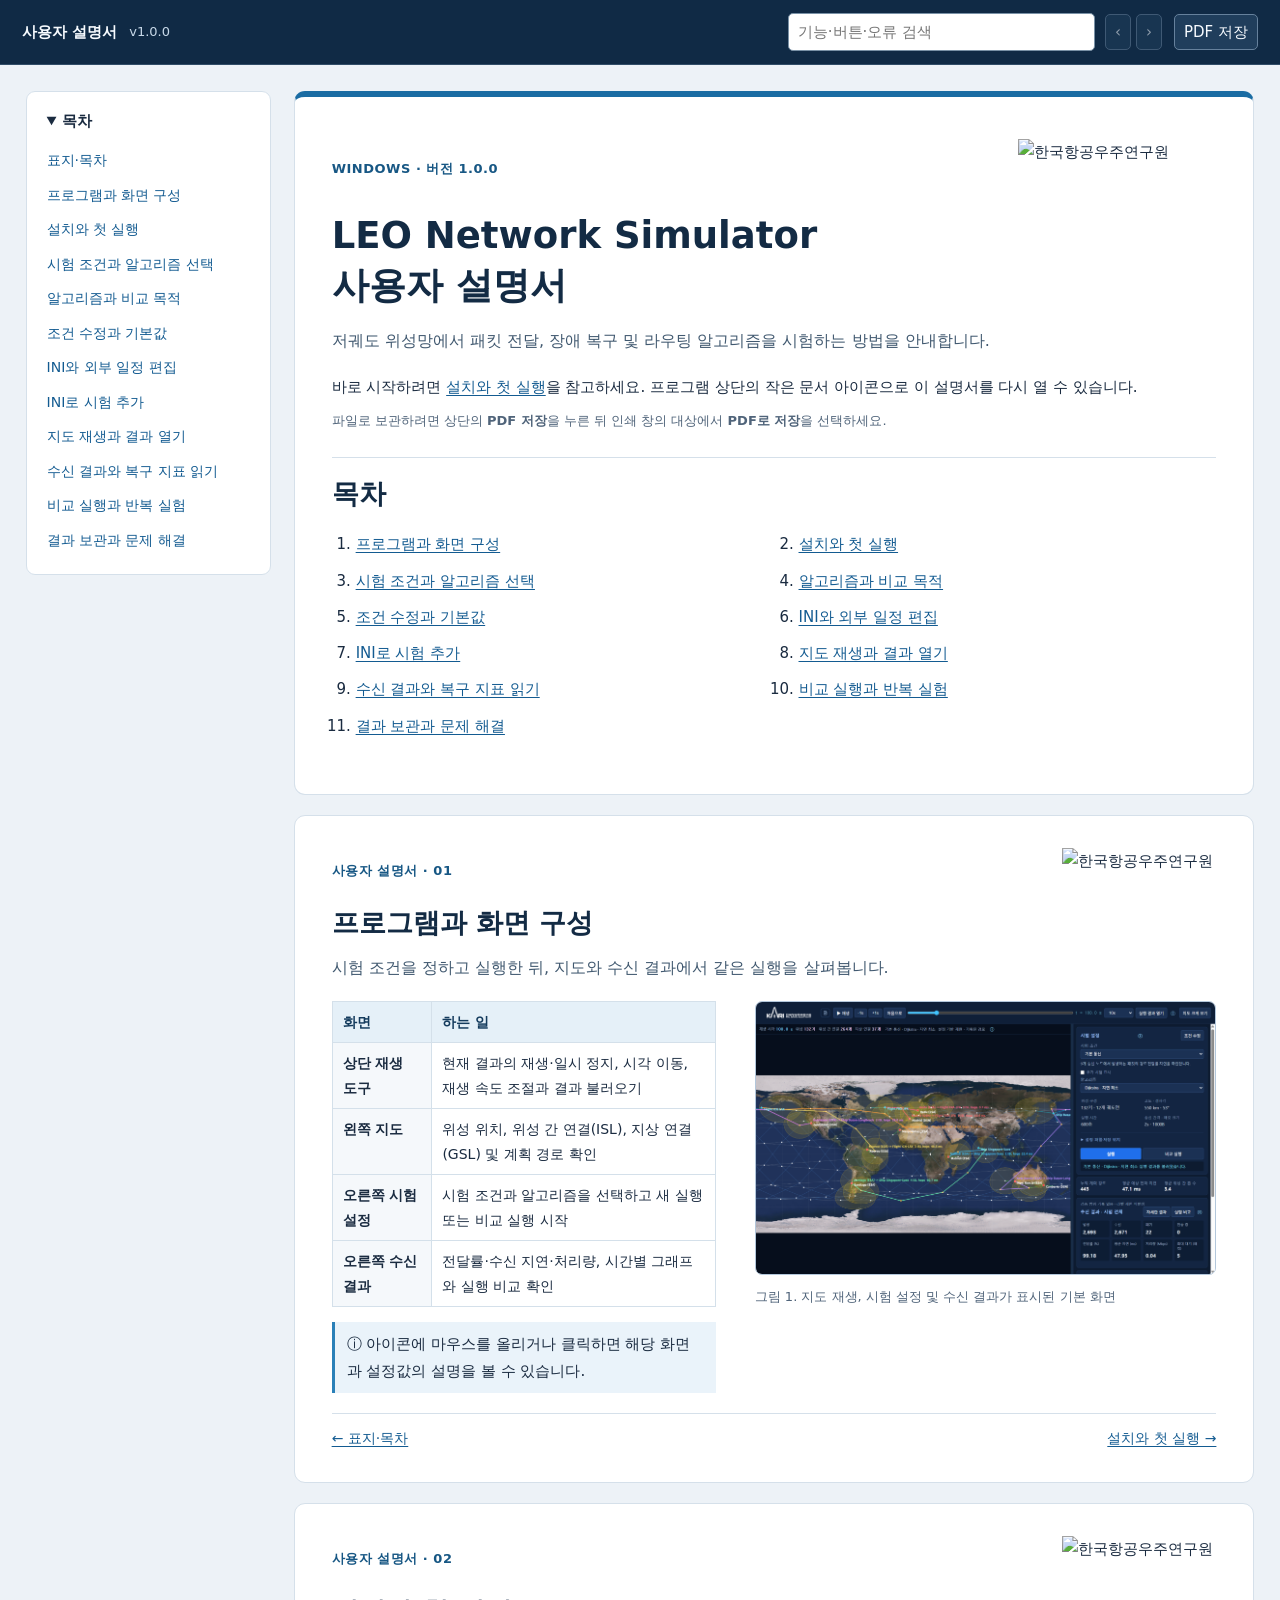
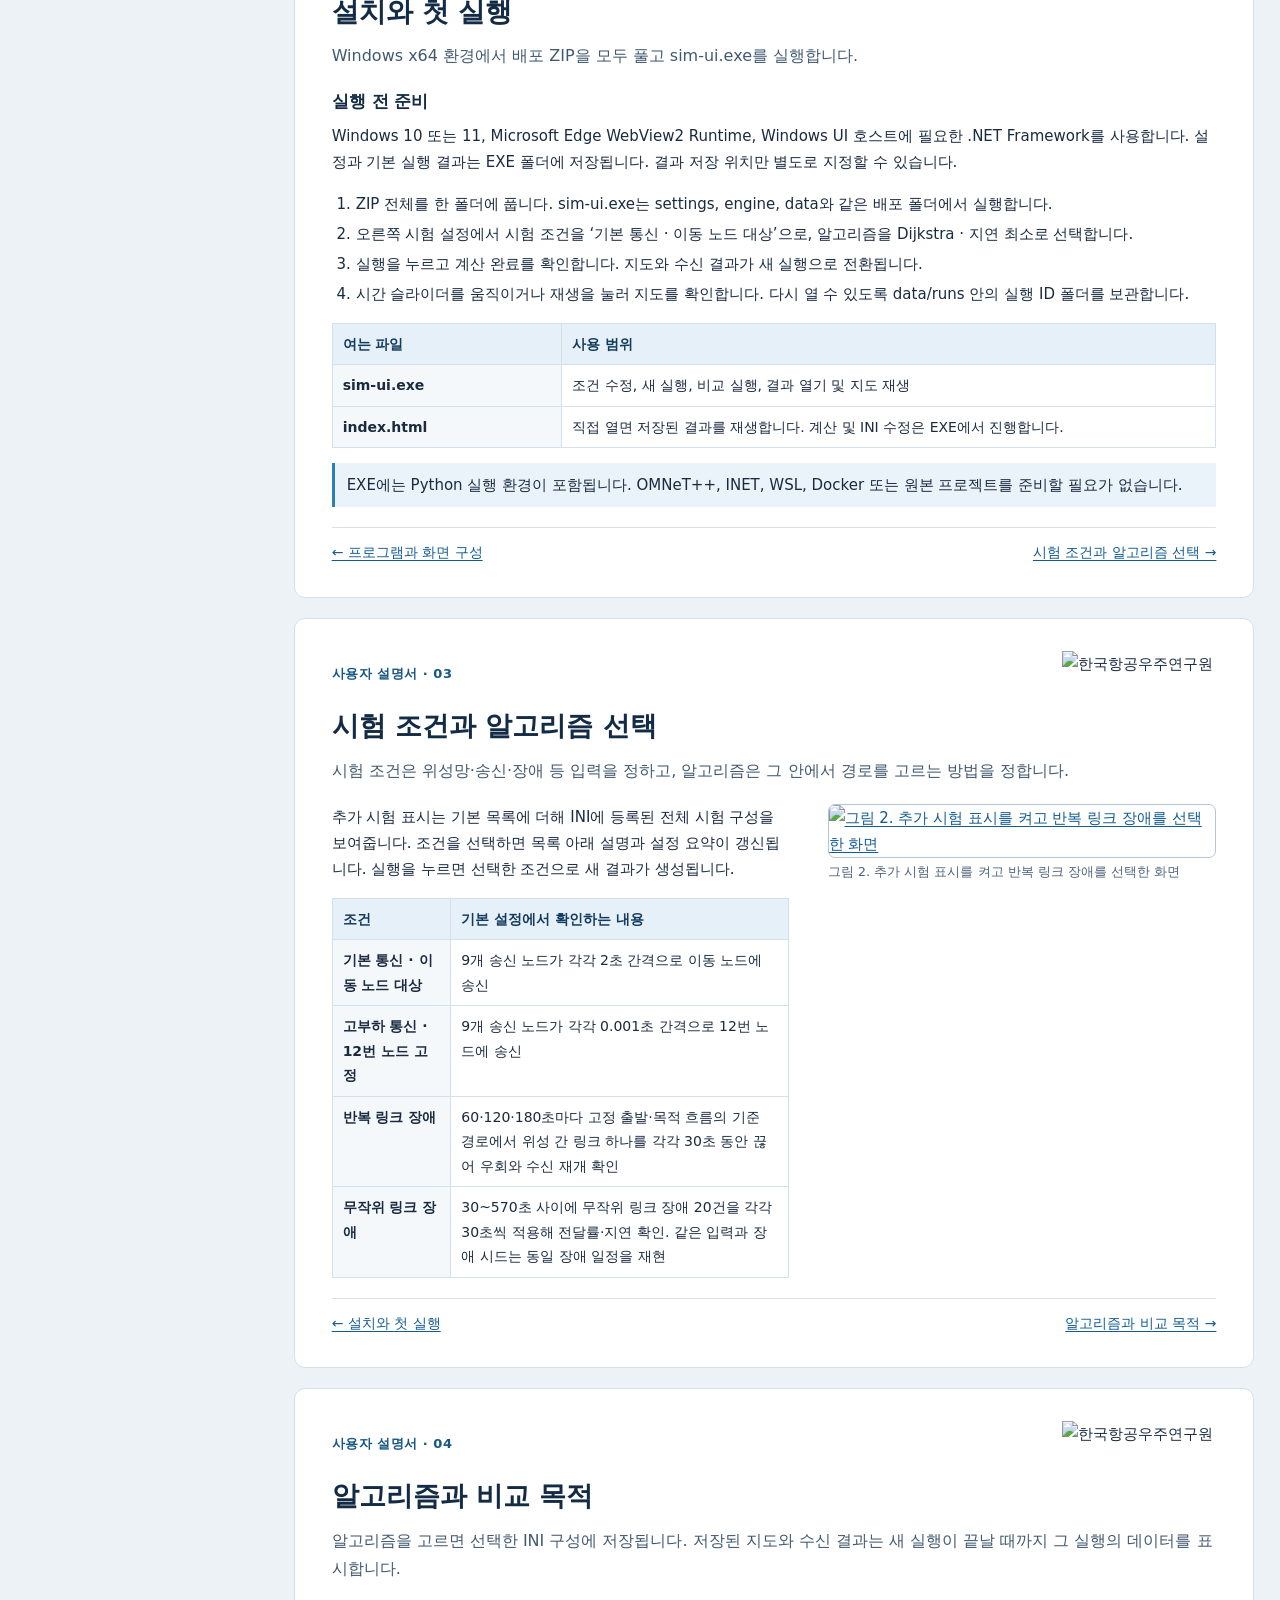
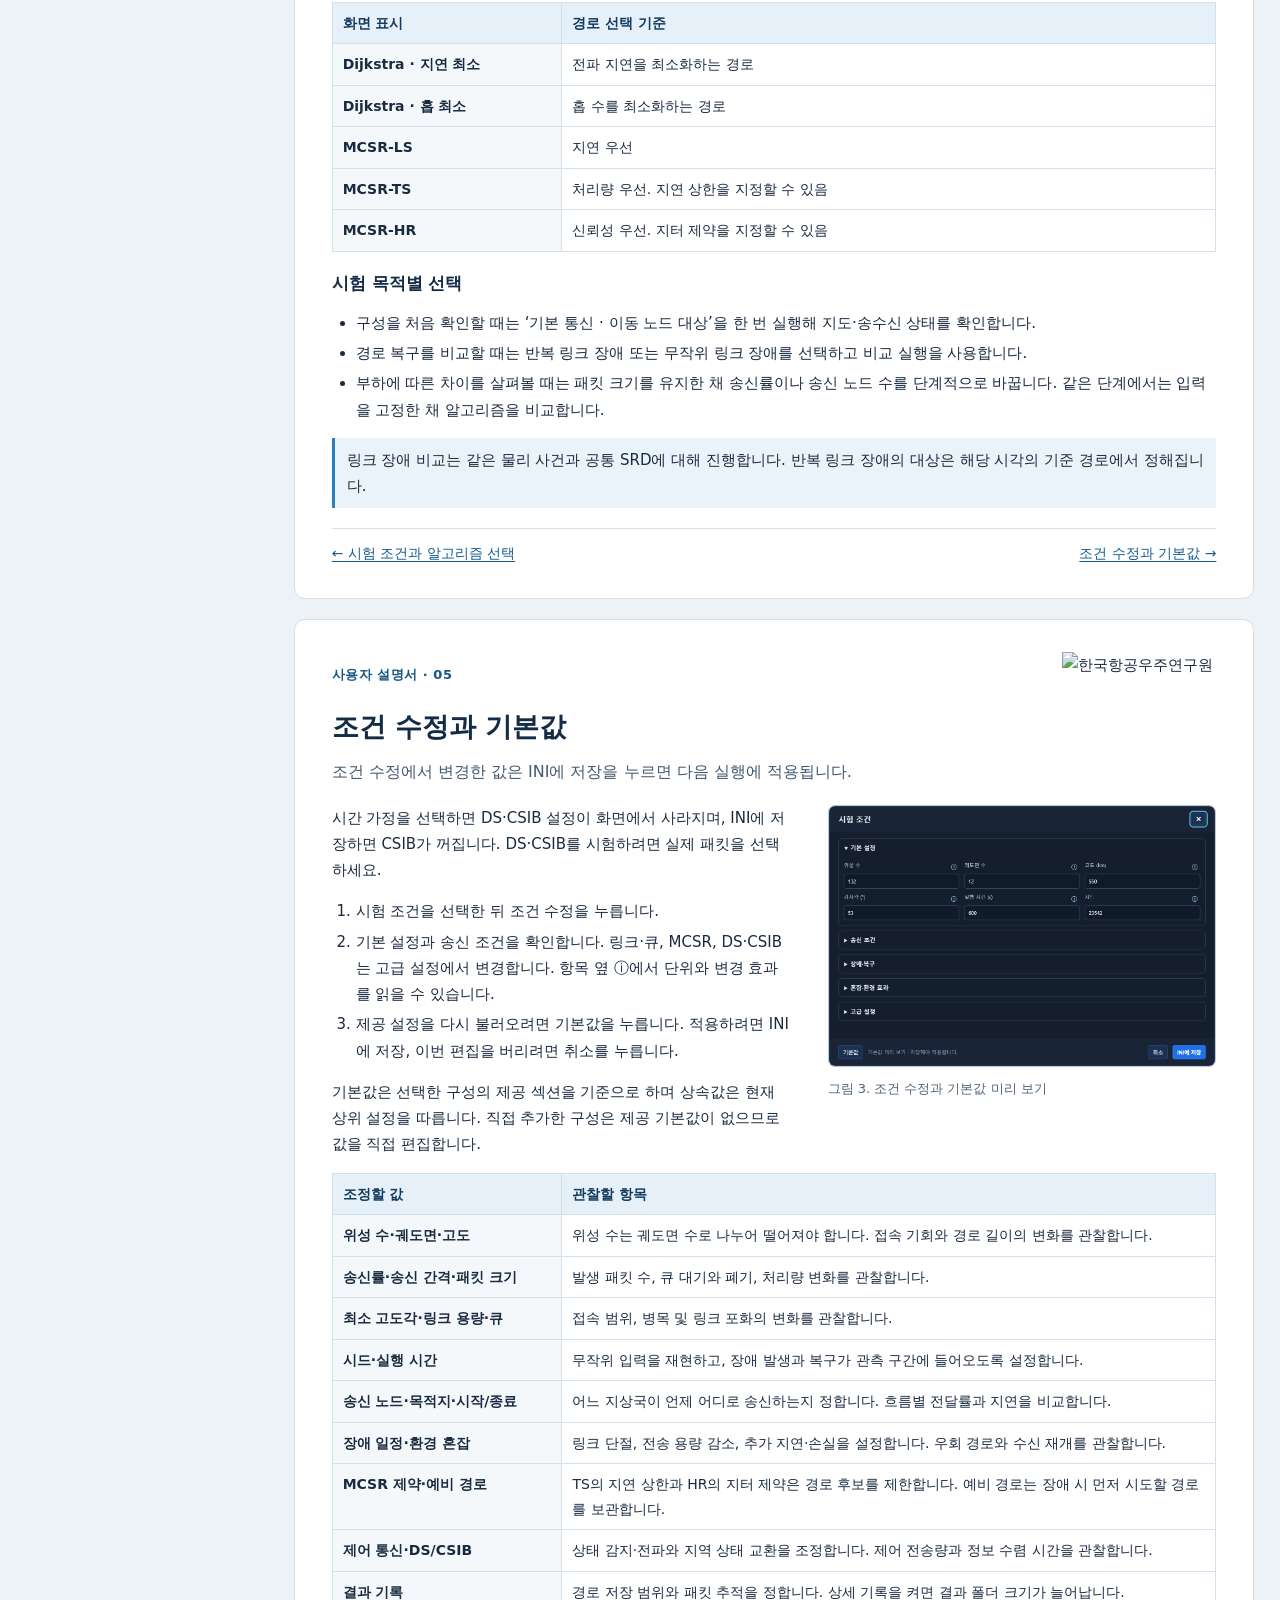
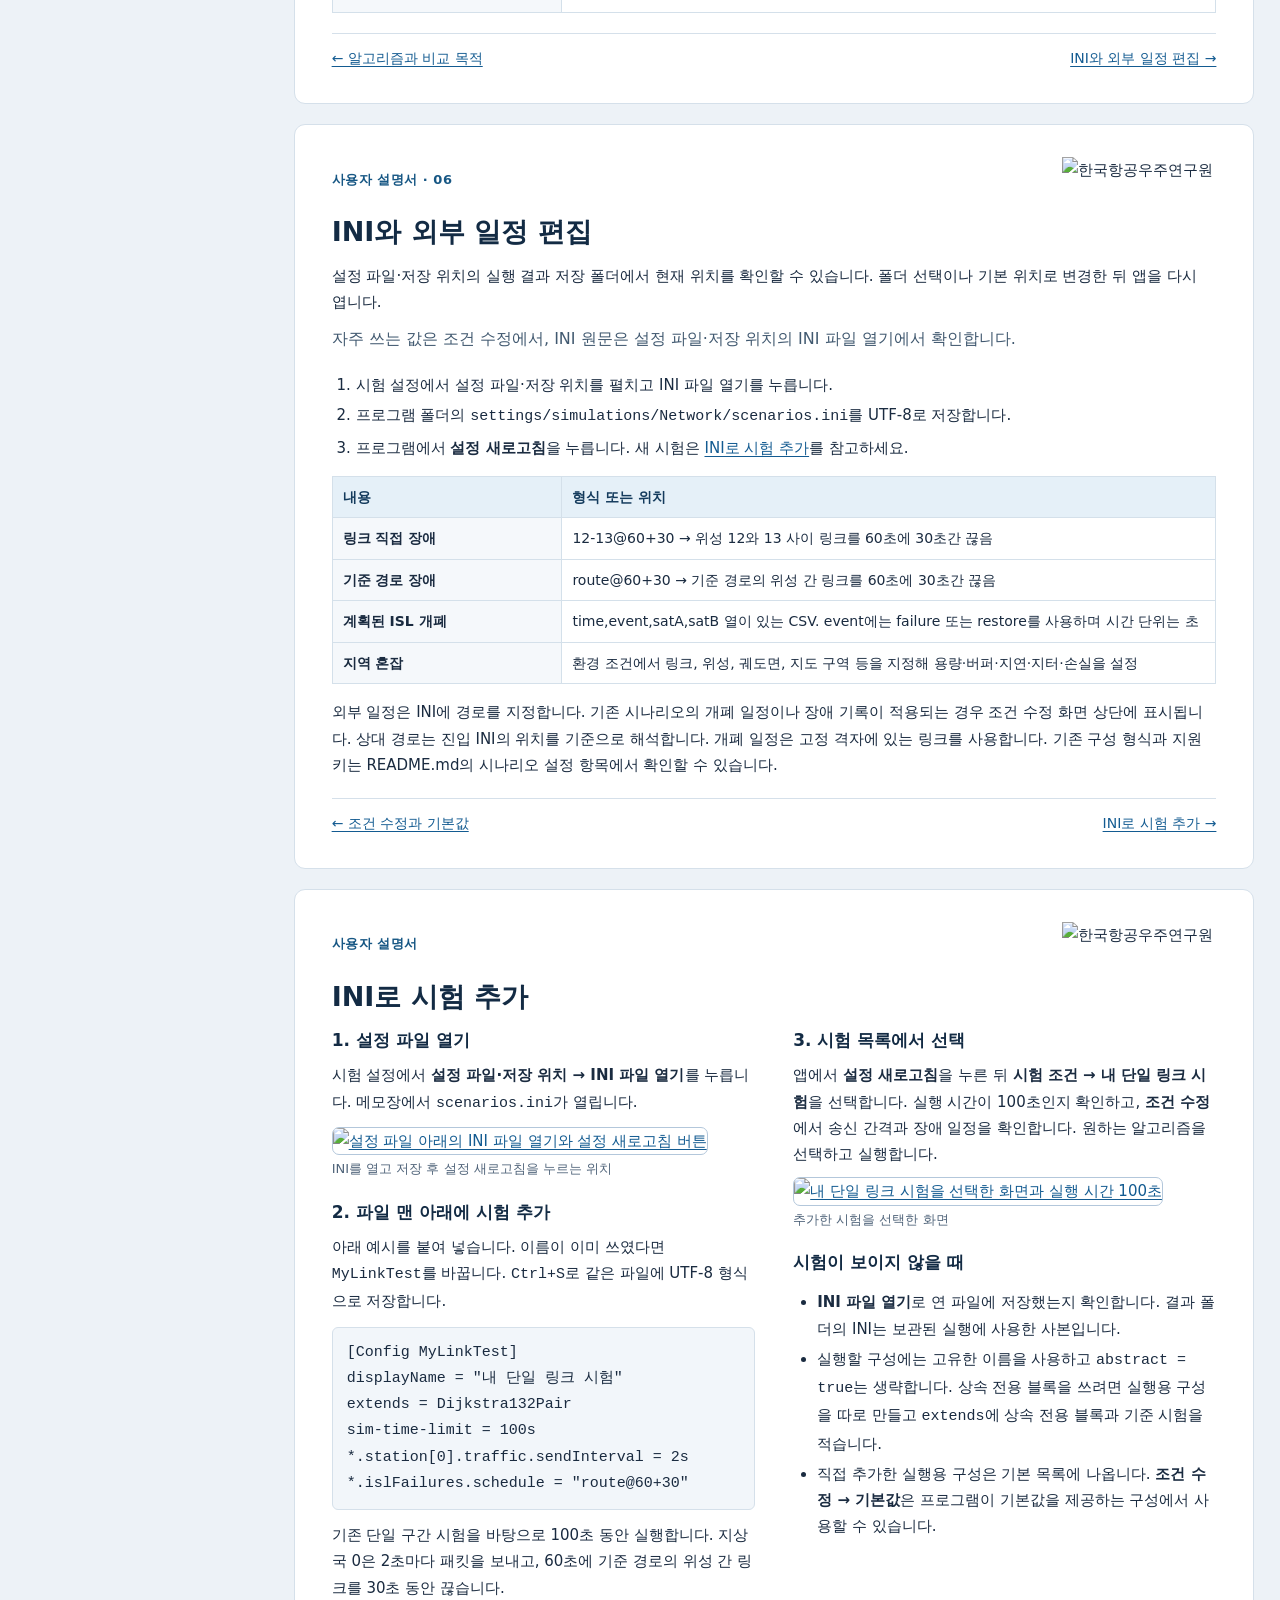
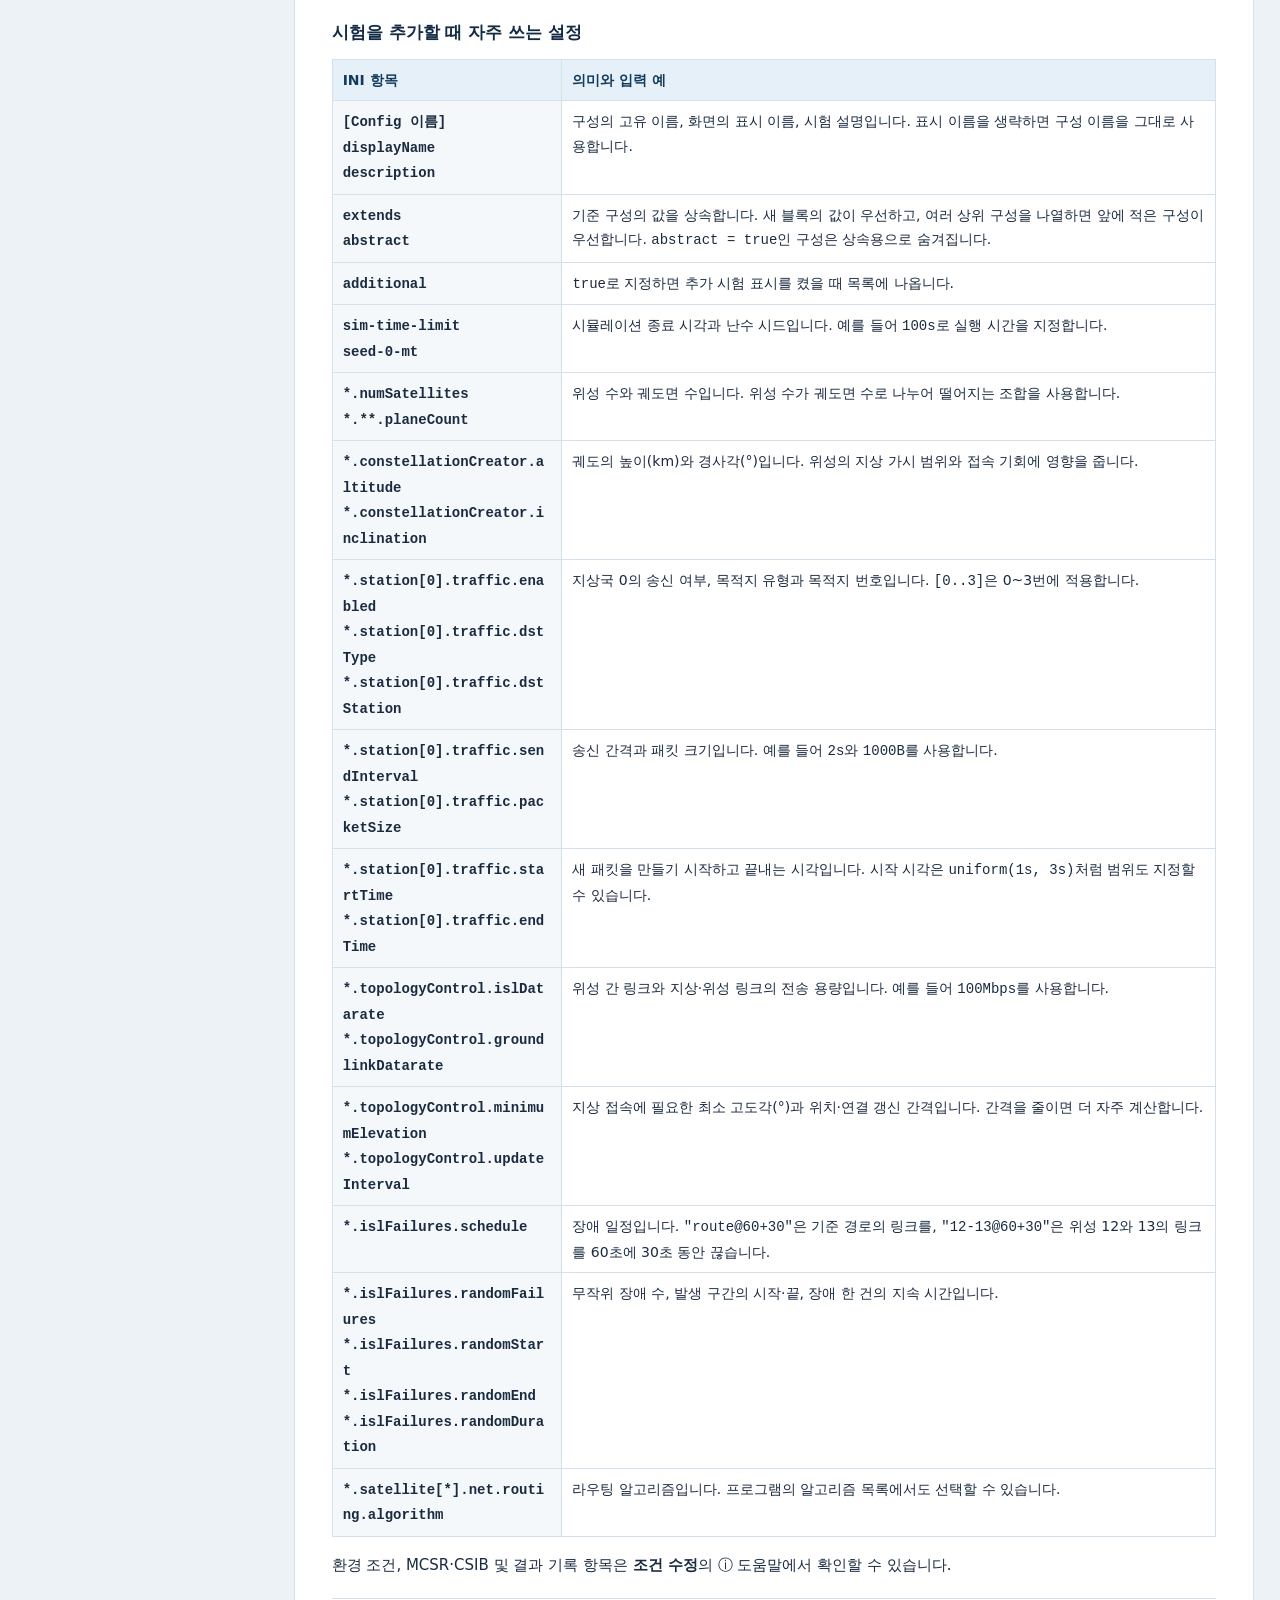
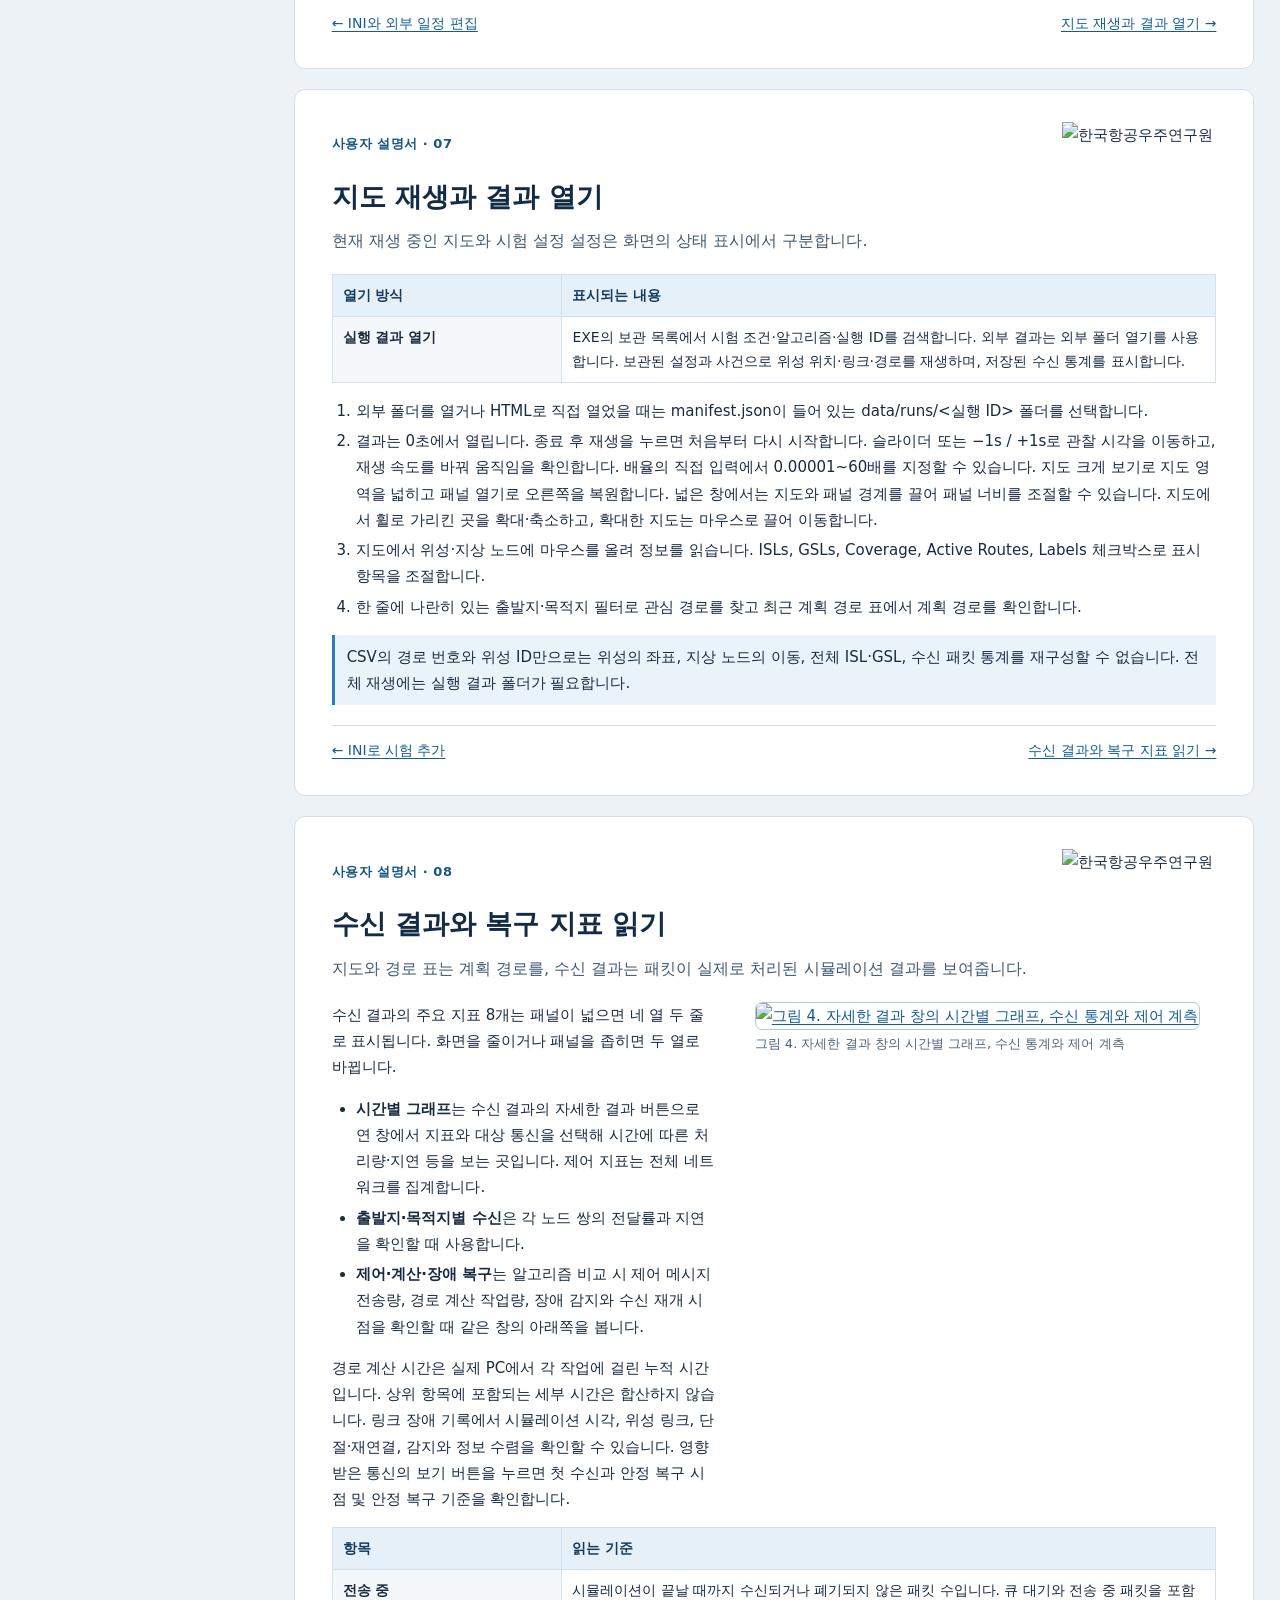
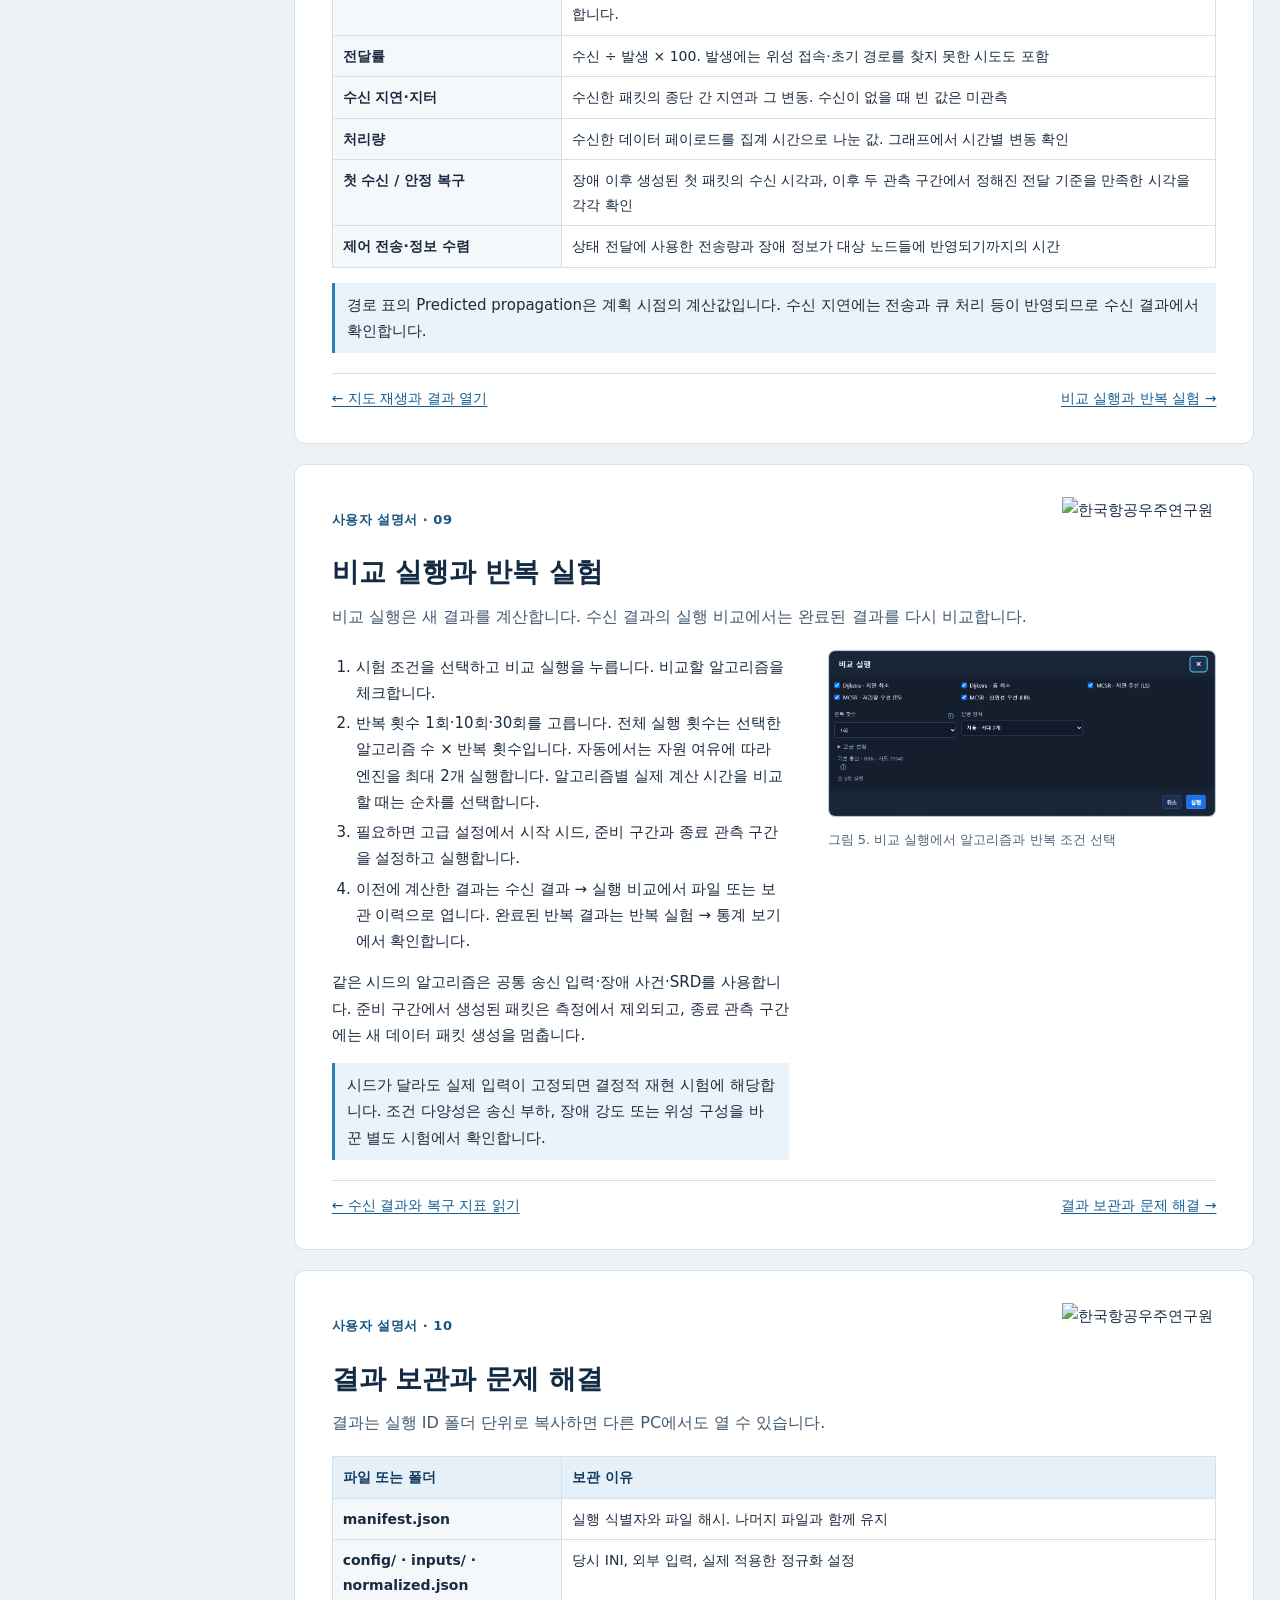
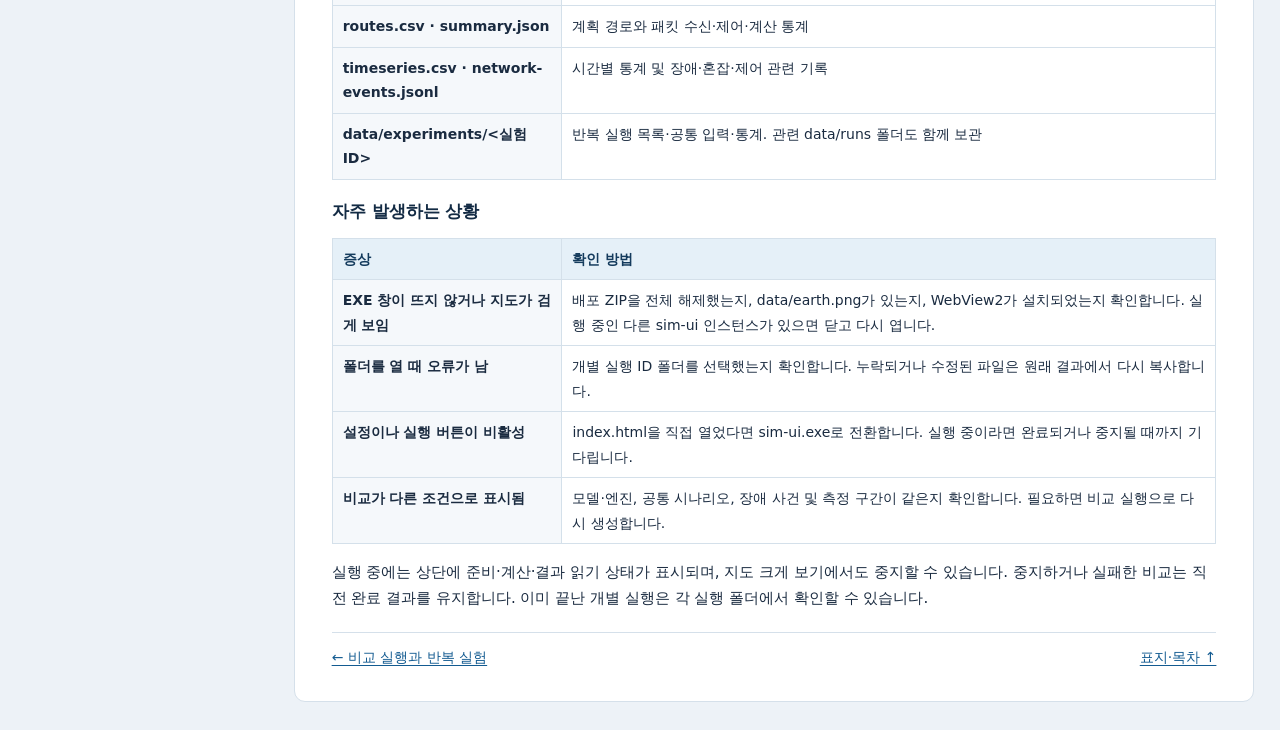
==== commit 63544650: "fix : 시험조건 구분" ====
--- a/manual/index.html
+++ b/manual/index.html
@@ -131,14 +131,14 @@
 <div class="sheet-brand"><p class="kicker">사용자 설명서 · 02</p><img src="assets/Kari_logo.png" alt="한국항공우주연구원" width="2170" height="725"></div><h2 id="install-title">설치와 첫 실행</h2><p class="lead">Windows x64 환경에서 배포 ZIP을 모두 풀고 sim-ui.exe를 실행합니다.</p>
 <h3>실행 전 준비</h3>
 <p>Windows 10 또는 11, Microsoft Edge WebView2 Runtime, Windows UI 호스트에 필요한 .NET Framework를 사용합니다. 설정과 기본 실행 결과는 EXE 폴더에 저장됩니다. 결과 저장 위치만 별도로 지정할 수 있습니다.</p>
-<ol><li>ZIP 전체를 한 폴더에 풉니다. sim-ui.exe는 settings, engine, data와 같은 배포 폴더에서 실행합니다.</li><li>오른쪽 시험 설정에서 시험 조건을 기본 통신으로, 알고리즘을 Dijkstra · 지연 최소로 선택합니다.</li><li>실행을 누르고 계산 완료를 확인합니다. 지도와 수신 결과가 새 실행으로 전환됩니다.</li><li>시간 슬라이더를 움직이거나 재생을 눌러 지도를 확인합니다. 다시 열 수 있도록 data/runs 안의 실행 ID 폴더를 보관합니다.</li></ol>
+<ol><li>ZIP 전체를 한 폴더에 풉니다. sim-ui.exe는 settings, engine, data와 같은 배포 폴더에서 실행합니다.</li><li>오른쪽 시험 설정에서 시험 조건을 ‘기본 통신 · 이동 노드 대상’으로, 알고리즘을 Dijkstra · 지연 최소로 선택합니다.</li><li>실행을 누르고 계산 완료를 확인합니다. 지도와 수신 결과가 새 실행으로 전환됩니다.</li><li>시간 슬라이더를 움직이거나 재생을 눌러 지도를 확인합니다. 다시 열 수 있도록 data/runs 안의 실행 ID 폴더를 보관합니다.</li></ol>
 <table><thead><tr><th scope="col">여는 파일</th><th scope="col">사용 범위</th></tr></thead><tbody><tr><th scope="row">sim-ui.exe</th><td>조건 수정, 새 실행, 비교 실행, 결과 열기 및 지도 재생</td></tr><tr><th scope="row">index.html</th><td>직접 열면 저장된 결과를 재생합니다. 계산 및 INI 수정은 EXE에서 진행합니다.</td></tr></tbody></table>
 <aside class="tip">EXE에는 Python 실행 환경이 포함됩니다. OMNeT++, INET, WSL, Docker 또는 원본 프로젝트를 준비할 필요가 없습니다.</aside><nav class="paging" aria-label="항목 이동"><a href="#overview">← 프로그램과 화면 구성</a><a href="#scenarios">시험 조건과 알고리즘 선택 →</a></nav>
 </section><section class="sheet" id="scenarios" aria-labelledby="scenarios-title">
 <div class="sheet-brand"><p class="kicker">사용자 설명서 · 03</p><img src="assets/Kari_logo.png" alt="한국항공우주연구원" width="2170" height="725"></div><h2 id="scenarios-title">시험 조건과 알고리즘 선택</h2><p class="lead">시험 조건은 위성망·송신·장애 등 입력을 정하고, 알고리즘은 그 안에서 경로를 고르는 방법을 정합니다.</p>
 <div class="illustrated">
 <div><p>추가 시험 표시는 기본 목록에 더해 INI에 등록된 전체 시험 구성을 보여줍니다. 조건을 선택하면 목록 아래 설명과 설정 요약이 갱신됩니다. 실행을 누르면 선택한 조건으로 새 결과가 생성됩니다.</p>
-<table><thead><tr><th scope="col">조건</th><th scope="col">기본 설정에서 확인하는 내용</th></tr></thead><tbody><tr><th scope="row">기본 통신</th><td>기본 위성군과 여러 송신 노드에서 전달률·지연·계획 경로 확인</td></tr><tr><th scope="row">반복 링크 장애</th><td>60·120·180초마다 고정 출발·목적 흐름의 기준 경로에서 위성 간 링크 하나를 각각 30초 동안 끊어 우회와 수신 재개 확인</td></tr><tr><th scope="row">무작위 링크 장애</th><td>30~570초 사이에 무작위 링크 장애 20건을 각각 30초씩 적용해 전달률·지연 확인. 같은 입력과 장애 시드는 동일 장애 일정을 재현</td></tr></tbody></table></div>
+<table><thead><tr><th scope="col">조건</th><th scope="col">기본 설정에서 확인하는 내용</th></tr></thead><tbody><tr><th scope="row">기본 통신 · 이동 노드 대상</th><td>9개 송신 노드가 각각 2초 간격으로 이동 노드에 송신</td></tr><tr><th scope="row">고부하 통신 · 12번 노드 고정</th><td>9개 송신 노드가 각각 0.001초 간격으로 12번 노드에 송신</td></tr><tr><th scope="row">반복 링크 장애</th><td>60·120·180초마다 고정 출발·목적 흐름의 기준 경로에서 위성 간 링크 하나를 각각 30초 동안 끊어 우회와 수신 재개 확인</td></tr><tr><th scope="row">무작위 링크 장애</th><td>30~570초 사이에 무작위 링크 장애 20건을 각각 30초씩 적용해 전달률·지연 확인. 같은 입력과 장애 시드는 동일 장애 일정을 재현</td></tr></tbody></table></div>
 <figure><a href="assets/scenario.png" target="_blank" rel="noopener" aria-label="그림 2. 추가 시험 표시를 켜고 반복 링크 장애를 선택한 화면 · 원본 보기"><img src="assets/scenario.png" alt="그림 2. 추가 시험 표시를 켜고 반복 링크 장애를 선택한 화면"></a><figcaption>그림 2. 추가 시험 표시를 켜고 반복 링크 장애를 선택한 화면</figcaption></figure>
 </div>
 <nav class="paging" aria-label="항목 이동"><a href="#install">← 설치와 첫 실행</a><a href="#algorithms">알고리즘과 비교 목적 →</a></nav>
@@ -146,7 +146,7 @@
 <div class="sheet-brand"><p class="kicker">사용자 설명서 · 04</p><img src="assets/Kari_logo.png" alt="한국항공우주연구원" width="2170" height="725"></div><h2 id="algorithms-title">알고리즘과 비교 목적</h2><p class="lead">알고리즘을 고르면 선택한 INI 구성에 저장됩니다. 저장된 지도와 수신 결과는 새 실행이 끝날 때까지 그 실행의 데이터를 표시합니다.</p>
 <table><thead><tr><th scope="col">화면 표시</th><th scope="col">경로 선택 기준</th></tr></thead><tbody><tr><th scope="row">Dijkstra · 지연 최소</th><td>전파 지연을 최소화하는 경로</td></tr><tr><th scope="row">Dijkstra · 홉 최소</th><td>홉 수를 최소화하는 경로</td></tr><tr><th scope="row">MCSR-LS</th><td>지연 우선</td></tr><tr><th scope="row">MCSR-TS</th><td>처리량 우선. 지연 상한을 지정할 수 있음</td></tr><tr><th scope="row">MCSR-HR</th><td>신뢰성 우선. 지터 제약을 지정할 수 있음</td></tr></tbody></table>
 <h3>시험 목적별 선택</h3>
-<ul><li>구성을 처음 확인할 때는 기본 통신을 한 번 실행해 지도·송수신 상태를 확인합니다.</li><li>경로 복구를 비교할 때는 반복 링크 장애 또는 무작위 링크 장애를 선택하고 비교 실행을 사용합니다.</li><li>부하에 따른 차이를 살펴볼 때는 패킷 크기를 유지한 채 송신률이나 송신 노드 수를 단계적으로 바꿉니다. 같은 단계에서는 입력을 고정한 채 알고리즘을 비교합니다.</li></ul>
+<ul><li>구성을 처음 확인할 때는 ‘기본 통신 · 이동 노드 대상’을 한 번 실행해 지도·송수신 상태를 확인합니다.</li><li>경로 복구를 비교할 때는 반복 링크 장애 또는 무작위 링크 장애를 선택하고 비교 실행을 사용합니다.</li><li>부하에 따른 차이를 살펴볼 때는 패킷 크기를 유지한 채 송신률이나 송신 노드 수를 단계적으로 바꿉니다. 같은 단계에서는 입력을 고정한 채 알고리즘을 비교합니다.</li></ul>
 <aside class="tip">링크 장애 비교는 같은 물리 사건과 공통 SRD에 대해 진행합니다. 반복 링크 장애의 대상은 해당 시각의 기준 경로에서 정해집니다.</aside><nav class="paging" aria-label="항목 이동"><a href="#scenarios">← 시험 조건과 알고리즘 선택</a><a href="#settings">조건 수정과 기본값 →</a></nav>
 </section><section class="sheet" id="settings" aria-labelledby="settings-title">
 <div class="sheet-brand"><p class="kicker">사용자 설명서 · 05</p><img src="assets/Kari_logo.png" alt="한국항공우주연구원" width="2170" height="725"></div><h2 id="settings-title">조건 수정과 기본값</h2><p class="lead">조건 수정에서 변경한 값은 INI에 저장을 누르면 다음 실행에 적용됩니다.</p>
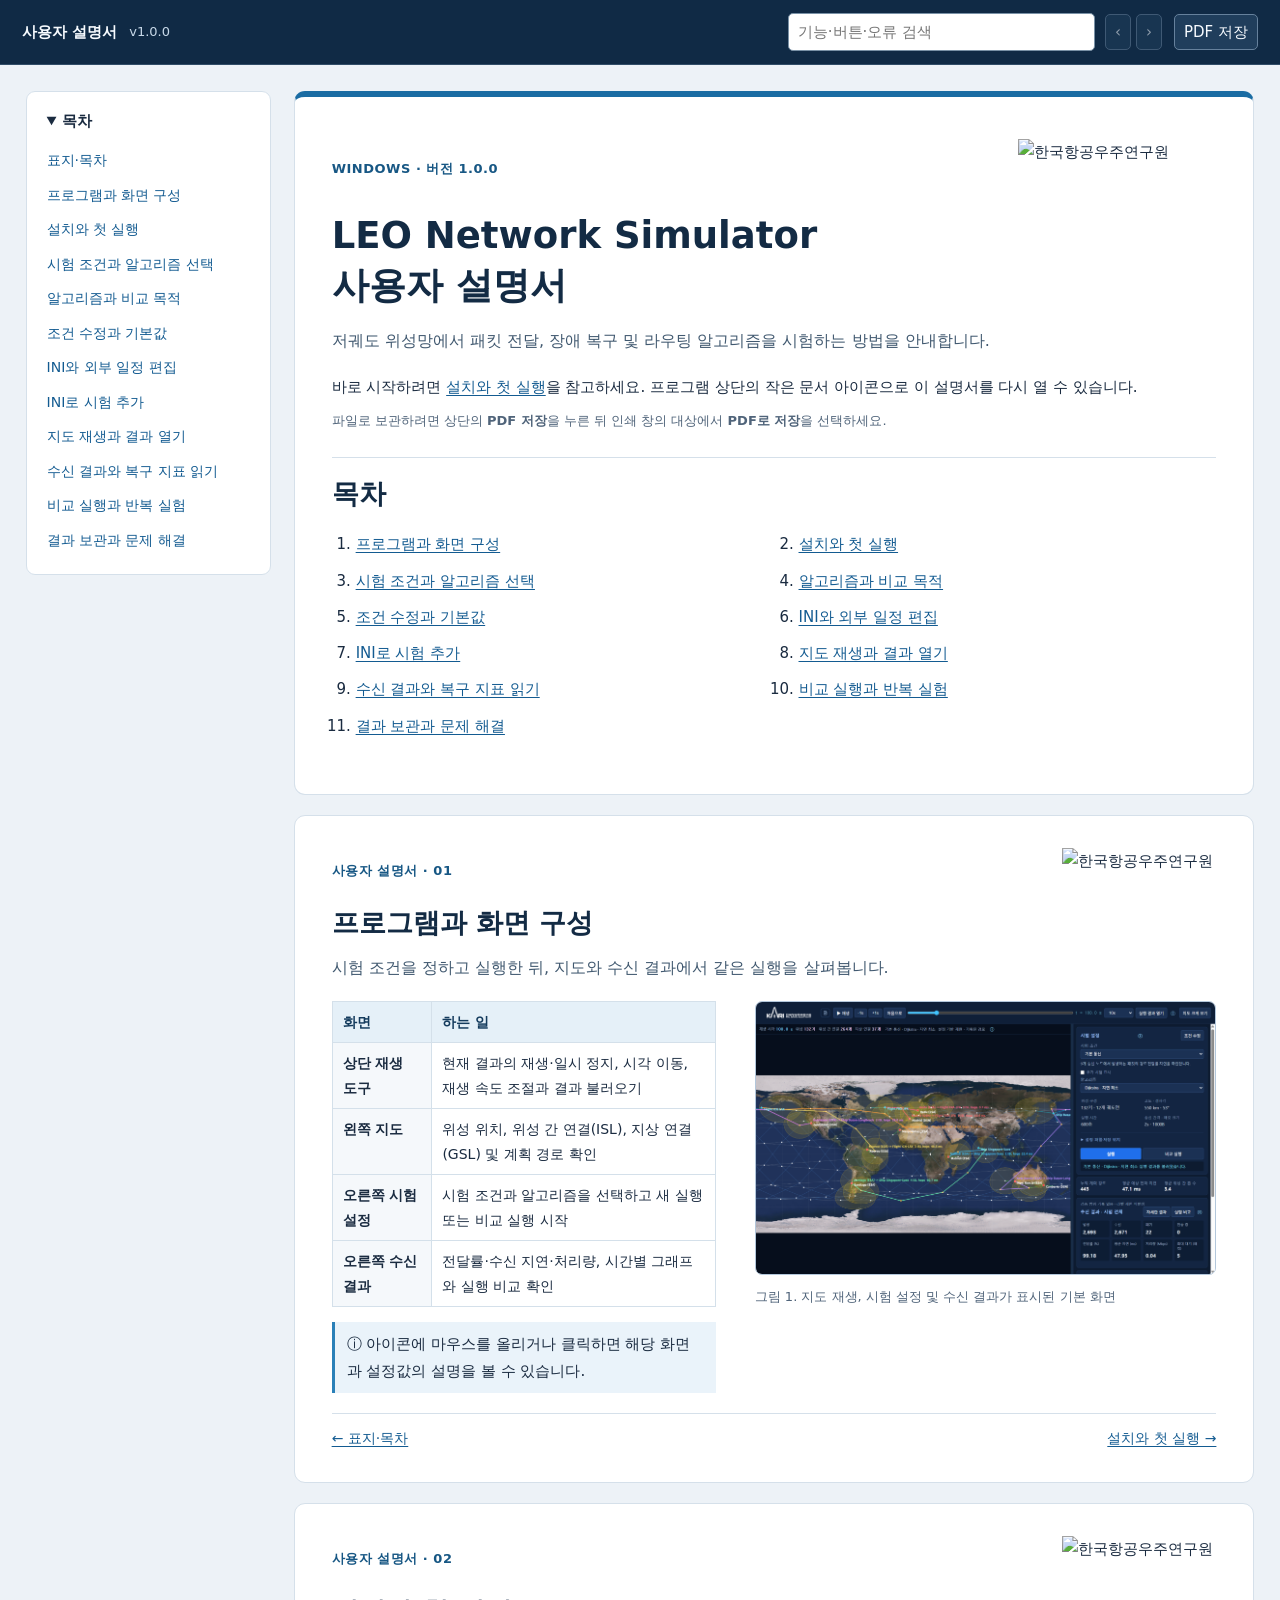
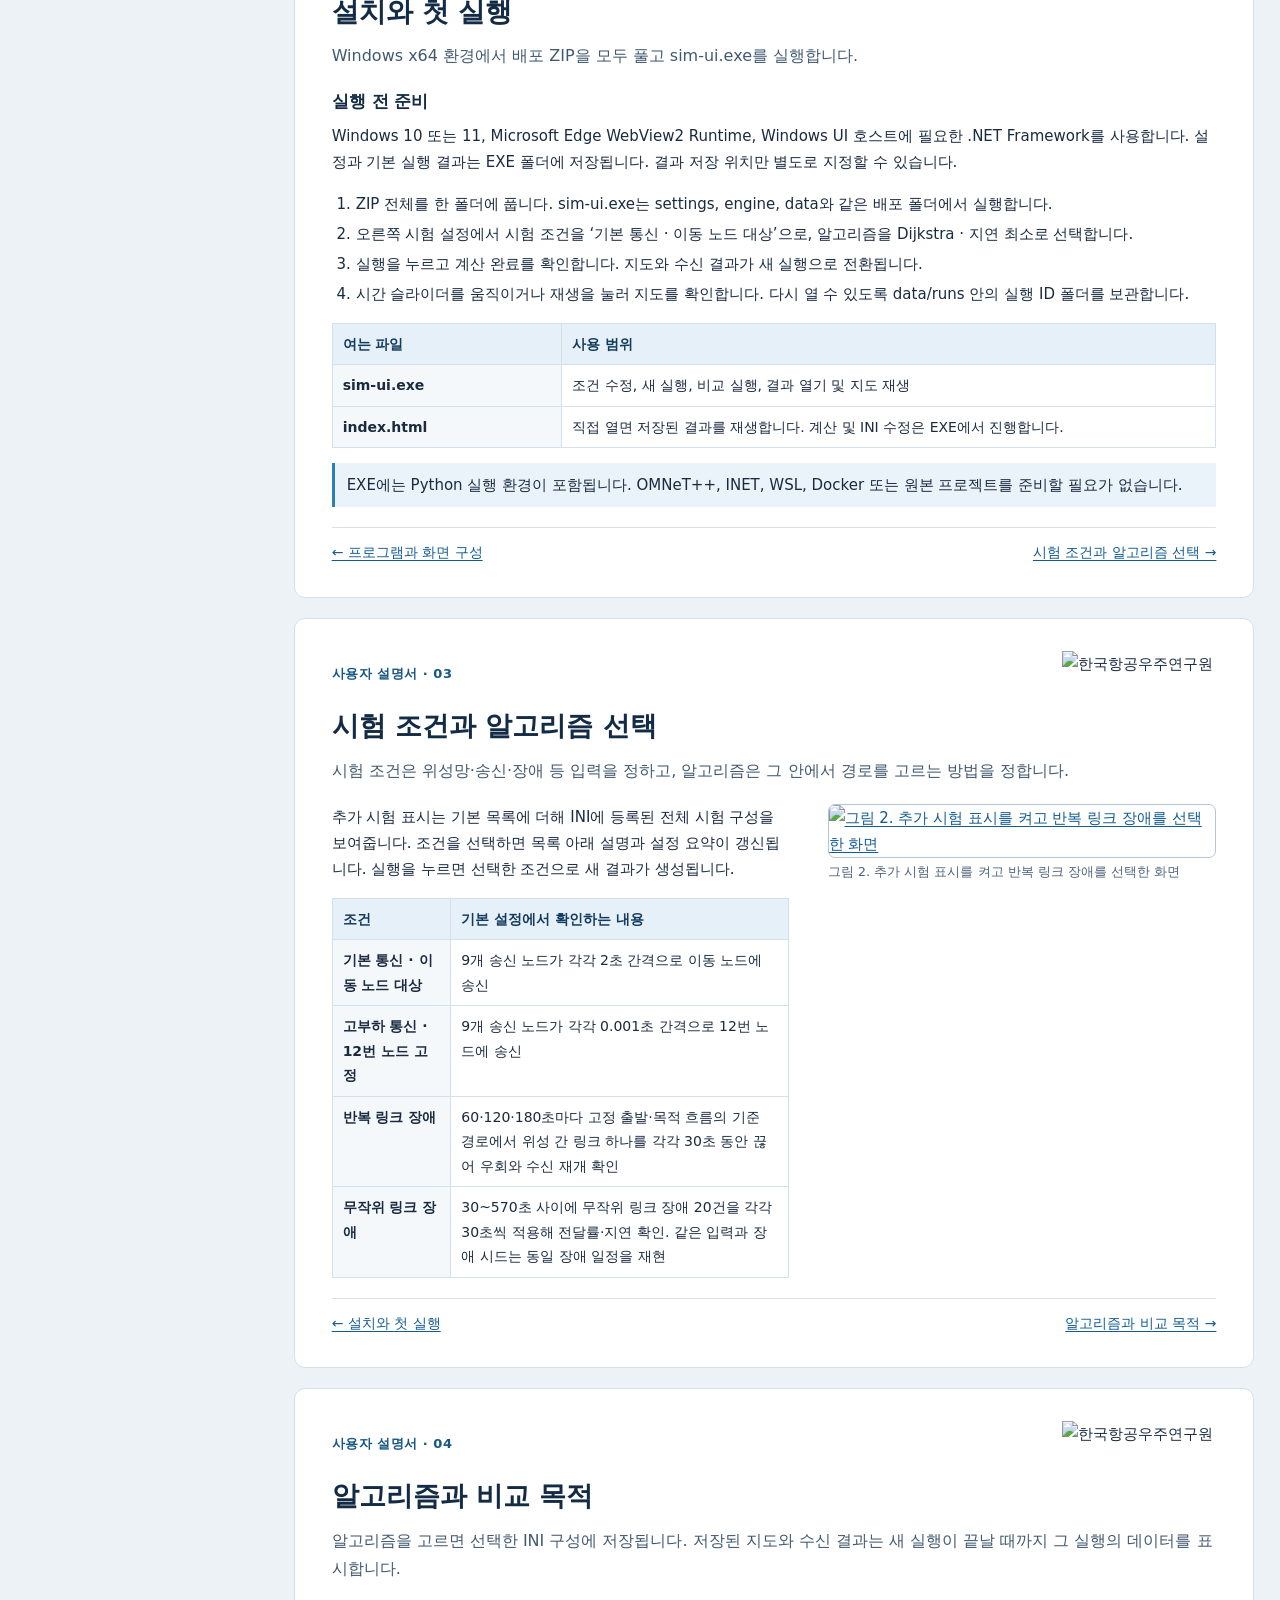
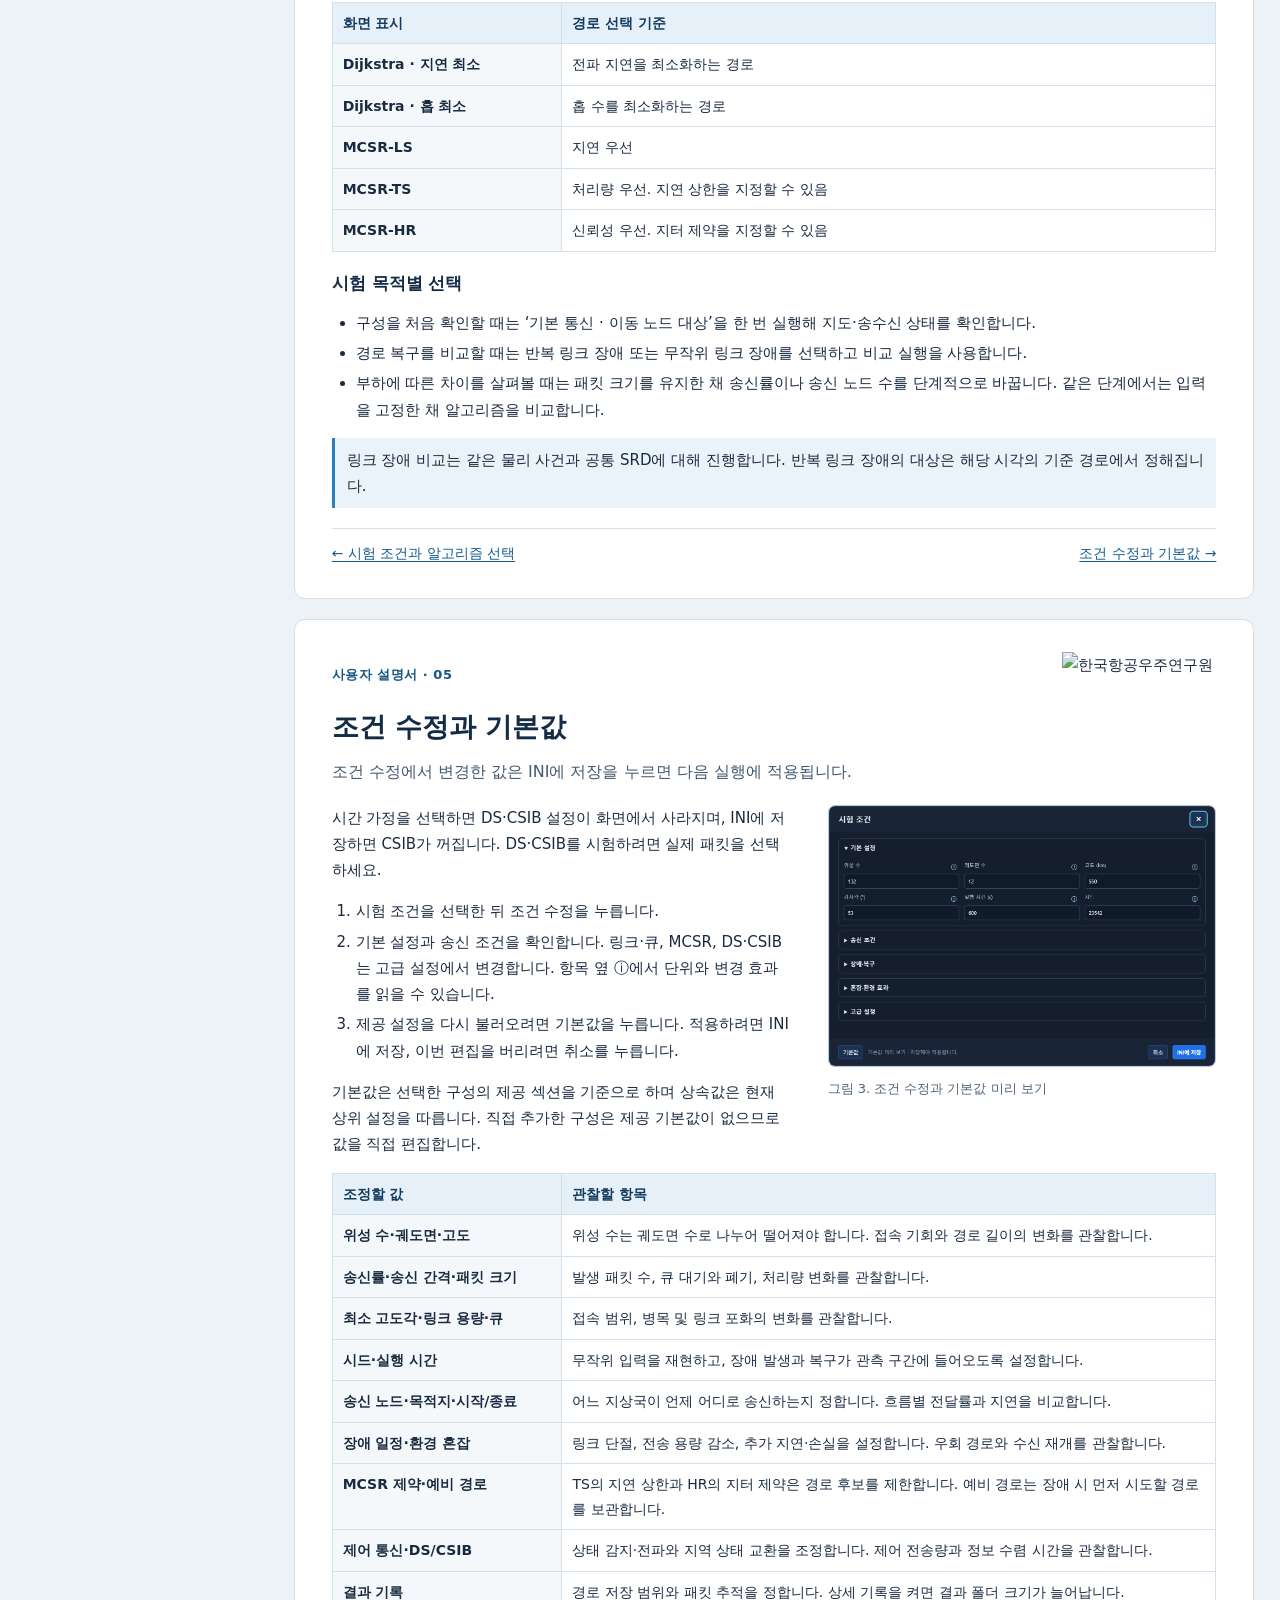
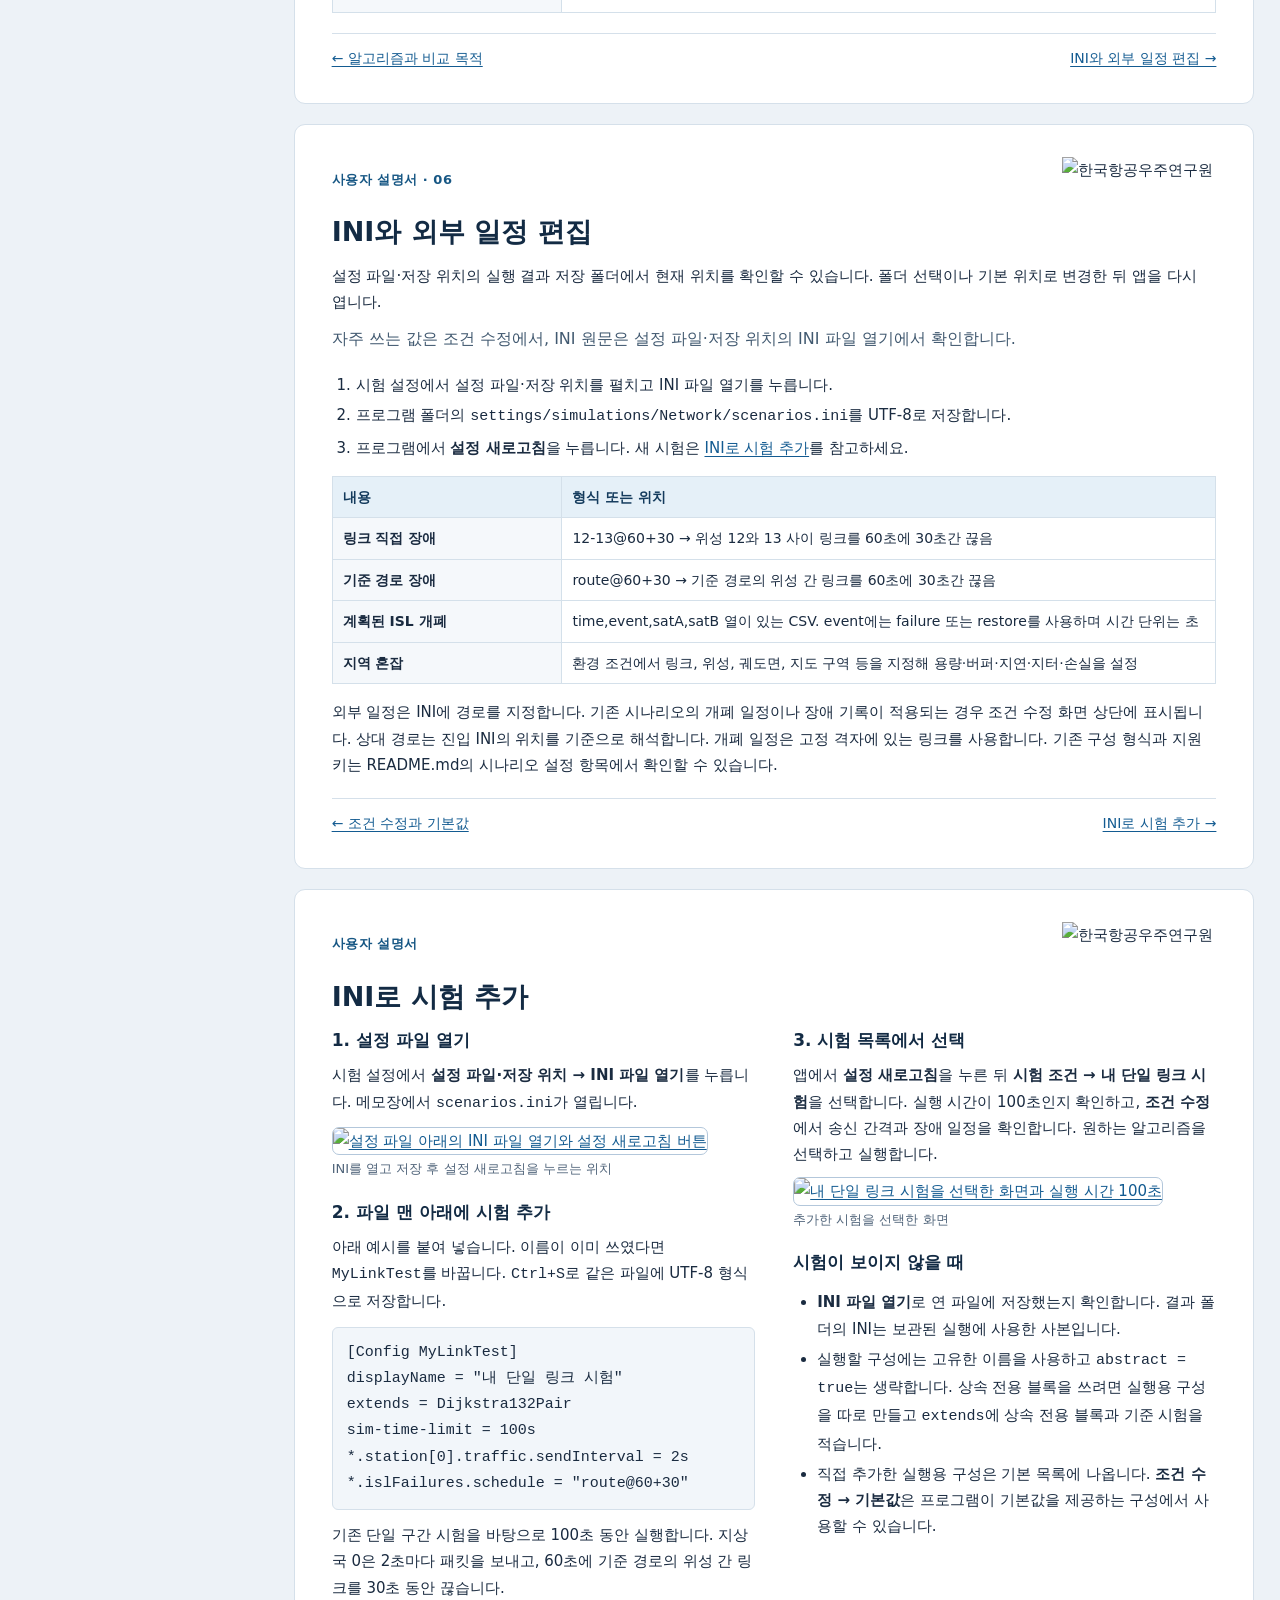
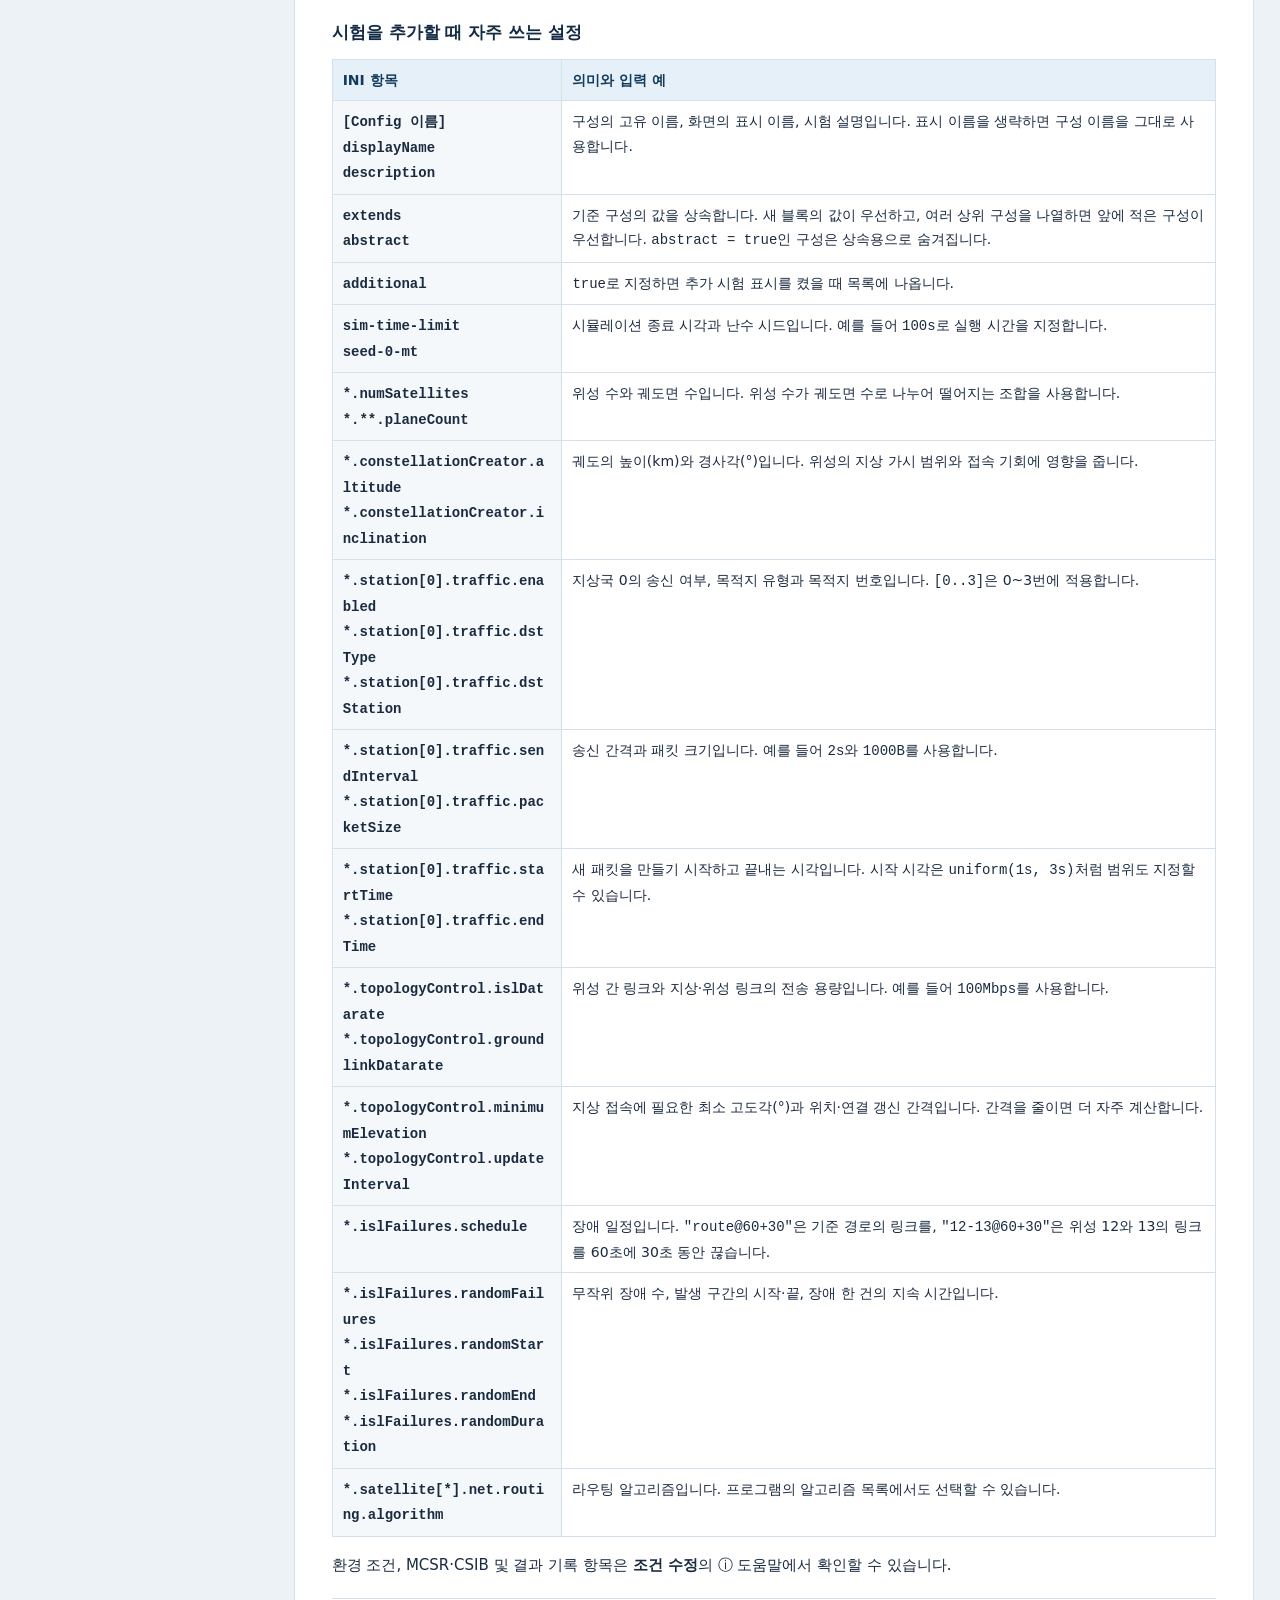
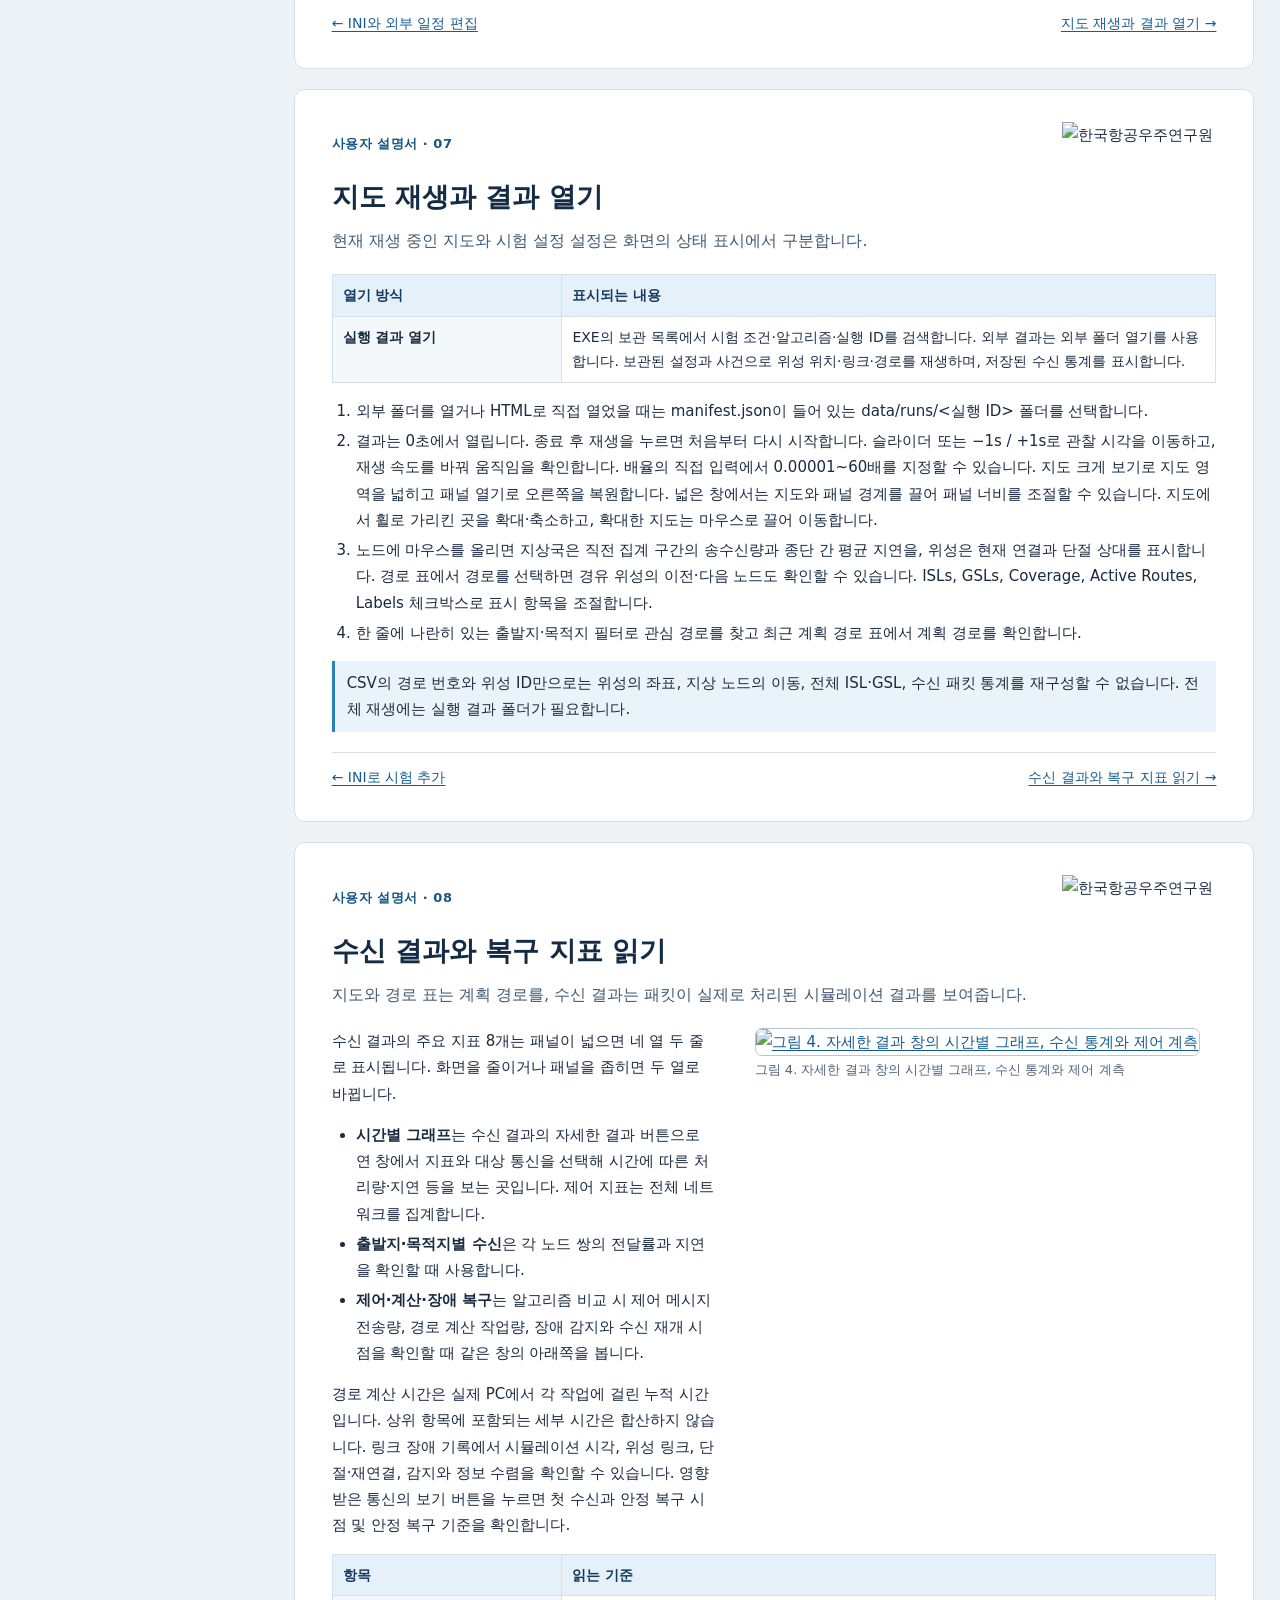
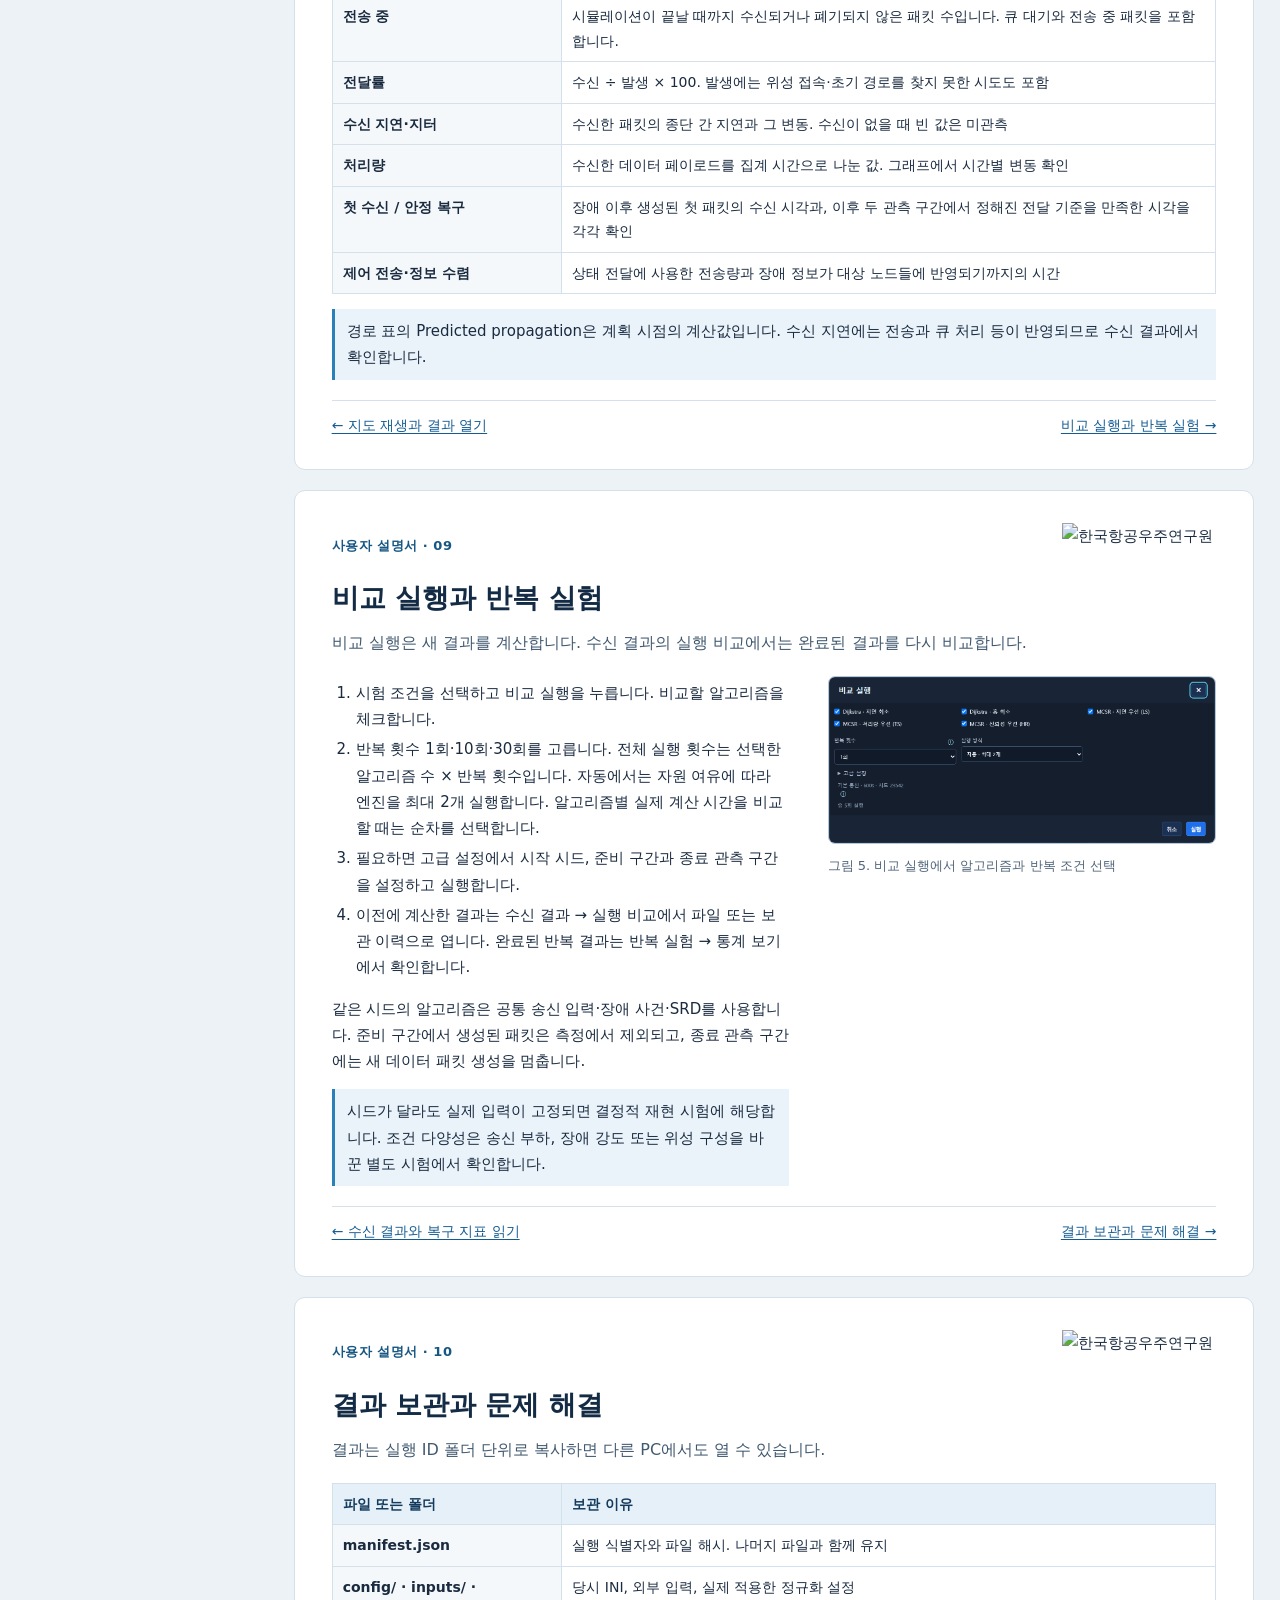
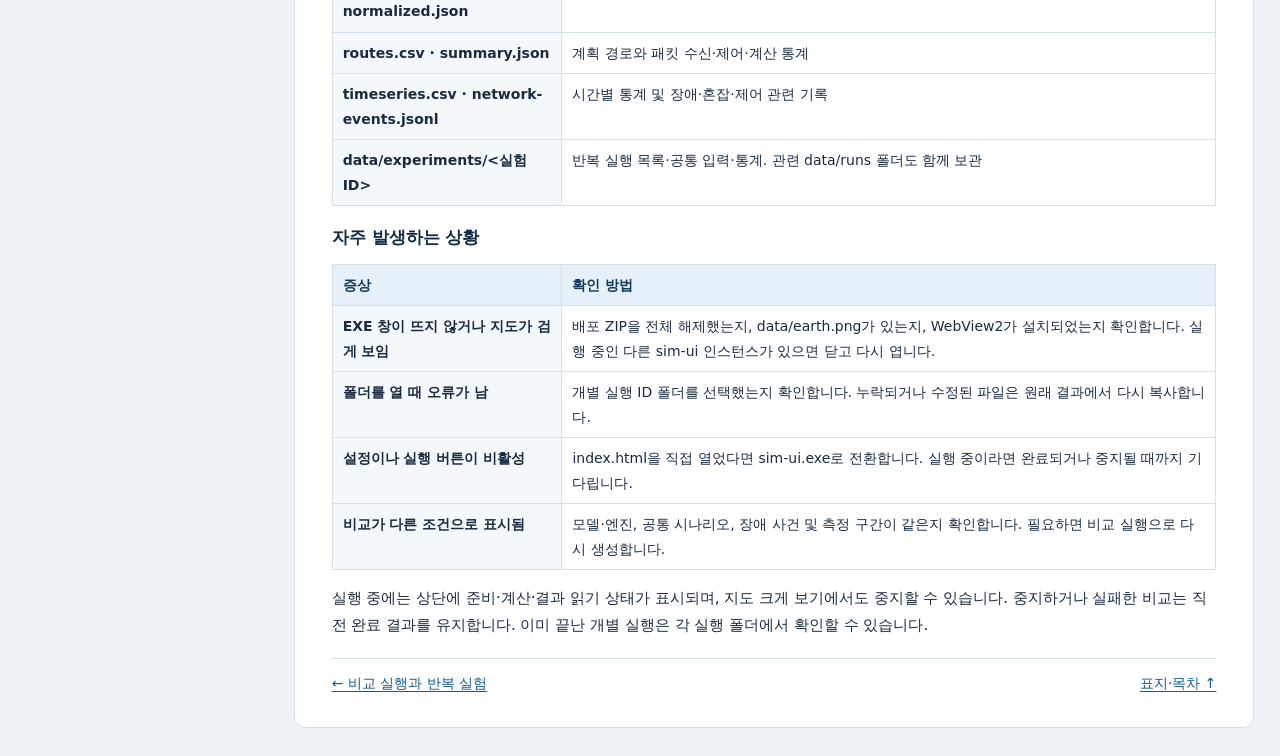
==== commit 81161c30: "Release ver1.0.2 feat : 노드 추가정보툴팁" ====
--- a/manual/index.html
+++ b/manual/index.html
@@ -217,7 +217,7 @@
 <section class="sheet" id="playback" aria-labelledby="playback-title">
 <div class="sheet-brand"><p class="kicker">사용자 설명서 · 07</p><img src="assets/Kari_logo.png" alt="한국항공우주연구원" width="2170" height="725"></div><h2 id="playback-title">지도 재생과 결과 열기</h2><p class="lead">현재 재생 중인 지도와 시험 설정 설정은 화면의 상태 표시에서 구분합니다.</p>
 <table><thead><tr><th scope="col">열기 방식</th><th scope="col">표시되는 내용</th></tr></thead><tbody><tr><th scope="row">실행 결과 열기</th><td>EXE의 보관 목록에서 시험 조건·알고리즘·실행 ID를 검색합니다. 외부 결과는 외부 폴더 열기를 사용합니다. 보관된 설정과 사건으로 위성 위치·링크·경로를 재생하며, 저장된 수신 통계를 표시합니다.</td></tr></tbody></table>
-<ol><li>외부 폴더를 열거나 HTML로 직접 열었을 때는 manifest.json이 들어 있는 data/runs/&lt;실행 ID&gt; 폴더를 선택합니다.</li><li>결과는 0초에서 열립니다. 종료 후 재생을 누르면 처음부터 다시 시작합니다. 슬라이더 또는 −1s / +1s로 관찰 시각을 이동하고, 재생 속도를 바꿔 움직임을 확인합니다. 배율의 직접 입력에서 0.00001~60배를 지정할 수 있습니다. 지도 크게 보기로 지도 영역을 넓히고 패널 열기로 오른쪽을 복원합니다. 넓은 창에서는 지도와 패널 경계를 끌어 패널 너비를 조절할 수 있습니다. 지도에서 휠로 가리킨 곳을 확대·축소하고, 확대한 지도는 마우스로 끌어 이동합니다.</li><li>지도에서 위성·지상 노드에 마우스를 올려 정보를 읽습니다. ISLs, GSLs, Coverage, Active Routes, Labels 체크박스로 표시 항목을 조절합니다.</li><li>한 줄에 나란히 있는 출발지·목적지 필터로 관심 경로를 찾고 최근 계획 경로 표에서 계획 경로를 확인합니다.</li></ol>
+<ol><li>외부 폴더를 열거나 HTML로 직접 열었을 때는 manifest.json이 들어 있는 data/runs/&lt;실행 ID&gt; 폴더를 선택합니다.</li><li>결과는 0초에서 열립니다. 종료 후 재생을 누르면 처음부터 다시 시작합니다. 슬라이더 또는 −1s / +1s로 관찰 시각을 이동하고, 재생 속도를 바꿔 움직임을 확인합니다. 배율의 직접 입력에서 0.00001~60배를 지정할 수 있습니다. 지도 크게 보기로 지도 영역을 넓히고 패널 열기로 오른쪽을 복원합니다. 넓은 창에서는 지도와 패널 경계를 끌어 패널 너비를 조절할 수 있습니다. 지도에서 휠로 가리킨 곳을 확대·축소하고, 확대한 지도는 마우스로 끌어 이동합니다.</li><li>노드에 마우스를 올리면 지상국은 직전 집계 구간의 송수신량과 종단 간 평균 지연을, 위성은 현재 연결과 단절 상대를 표시합니다. 경로 표에서 경로를 선택하면 경유 위성의 이전·다음 노드도 확인할 수 있습니다. ISLs, GSLs, Coverage, Active Routes, Labels 체크박스로 표시 항목을 조절합니다.</li><li>한 줄에 나란히 있는 출발지·목적지 필터로 관심 경로를 찾고 최근 계획 경로 표에서 계획 경로를 확인합니다.</li></ol>
 <aside class="tip">CSV의 경로 번호와 위성 ID만으로는 위성의 좌표, 지상 노드의 이동, 전체 ISL·GSL, 수신 패킷 통계를 재구성할 수 없습니다. 전체 재생에는 실행 결과 폴더가 필요합니다.</aside><nav class="paging" aria-label="항목 이동"><a href="#add-trial">← INI로 시험 추가</a><a href="#metrics">수신 결과와 복구 지표 읽기 →</a></nav>
 </section><section class="sheet" id="metrics" aria-labelledby="metrics-title">
 <div class="sheet-brand"><p class="kicker">사용자 설명서 · 08</p><img src="assets/Kari_logo.png" alt="한국항공우주연구원" width="2170" height="725"></div><h2 id="metrics-title">수신 결과와 복구 지표 읽기</h2><p class="lead">지도와 경로 표는 계획 경로를, 수신 결과는 패킷이 실제로 처리된 시뮬레이션 결과를 보여줍니다.</p>
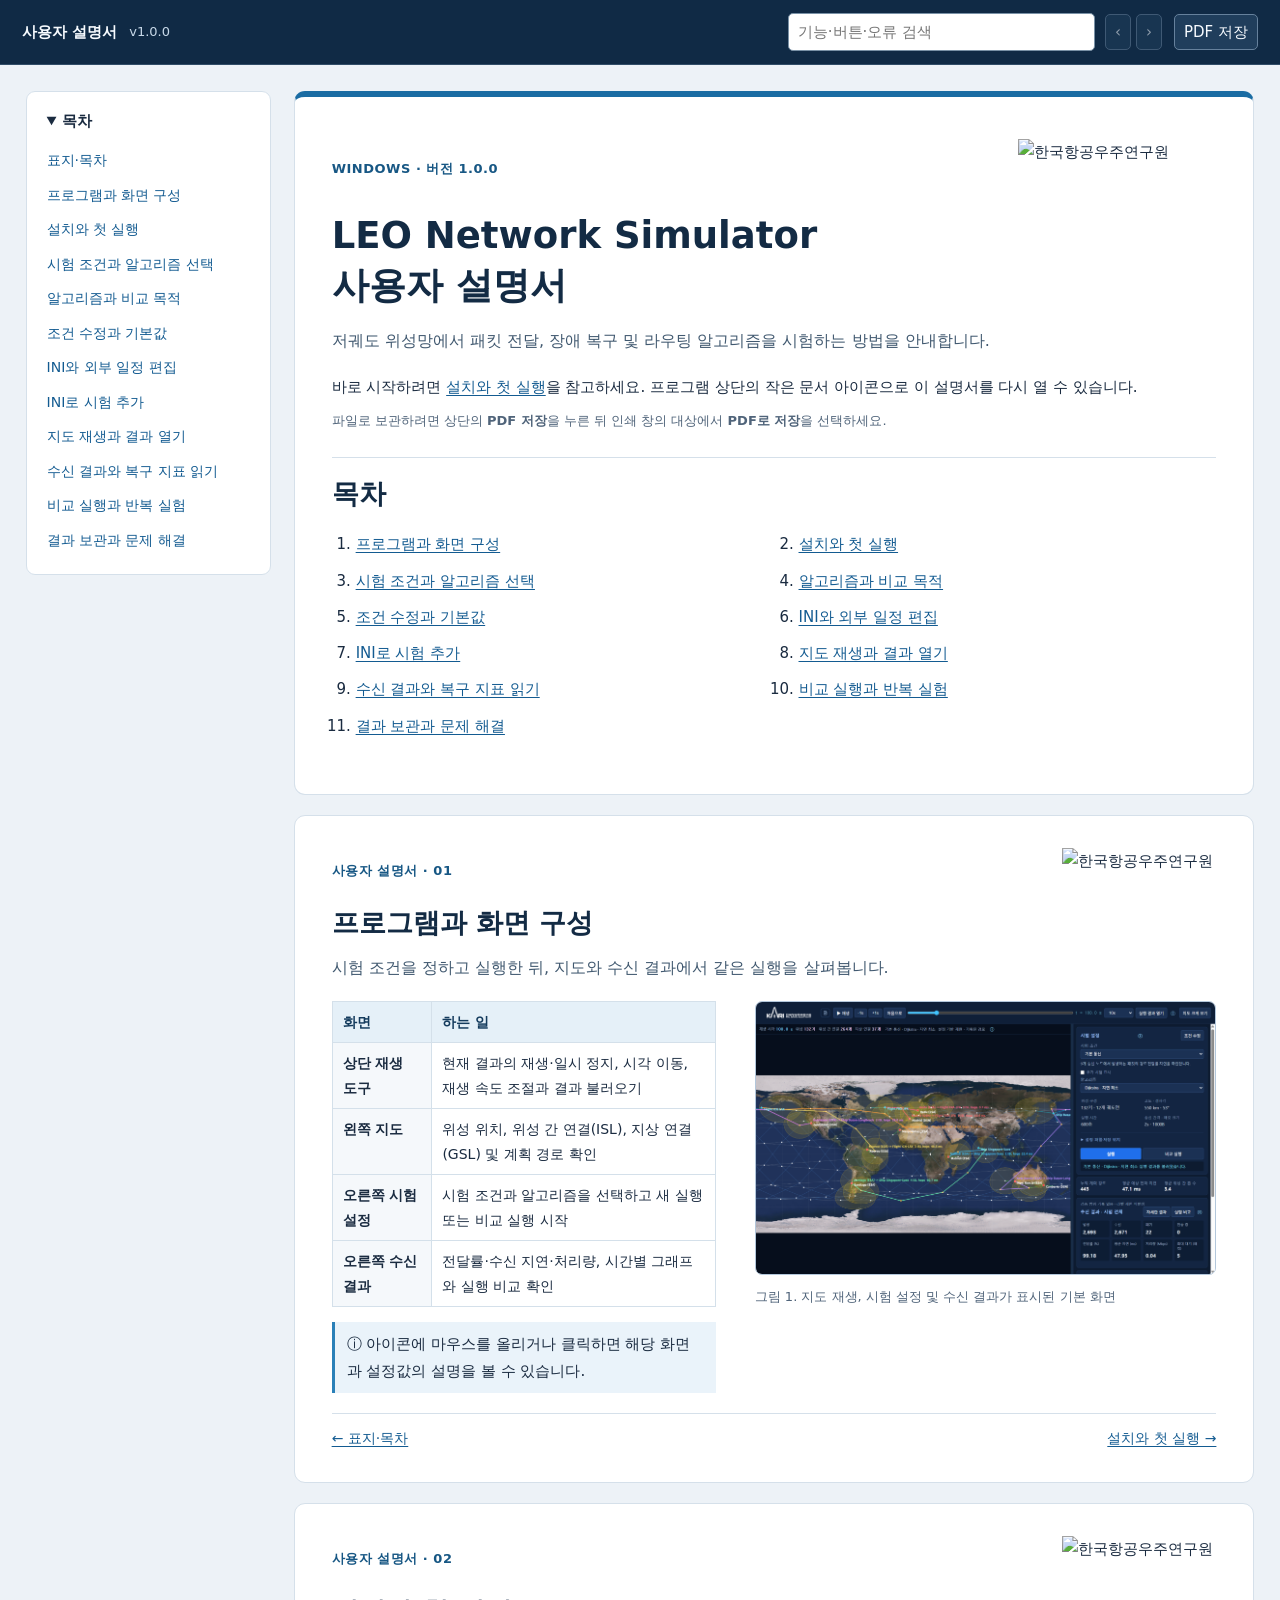
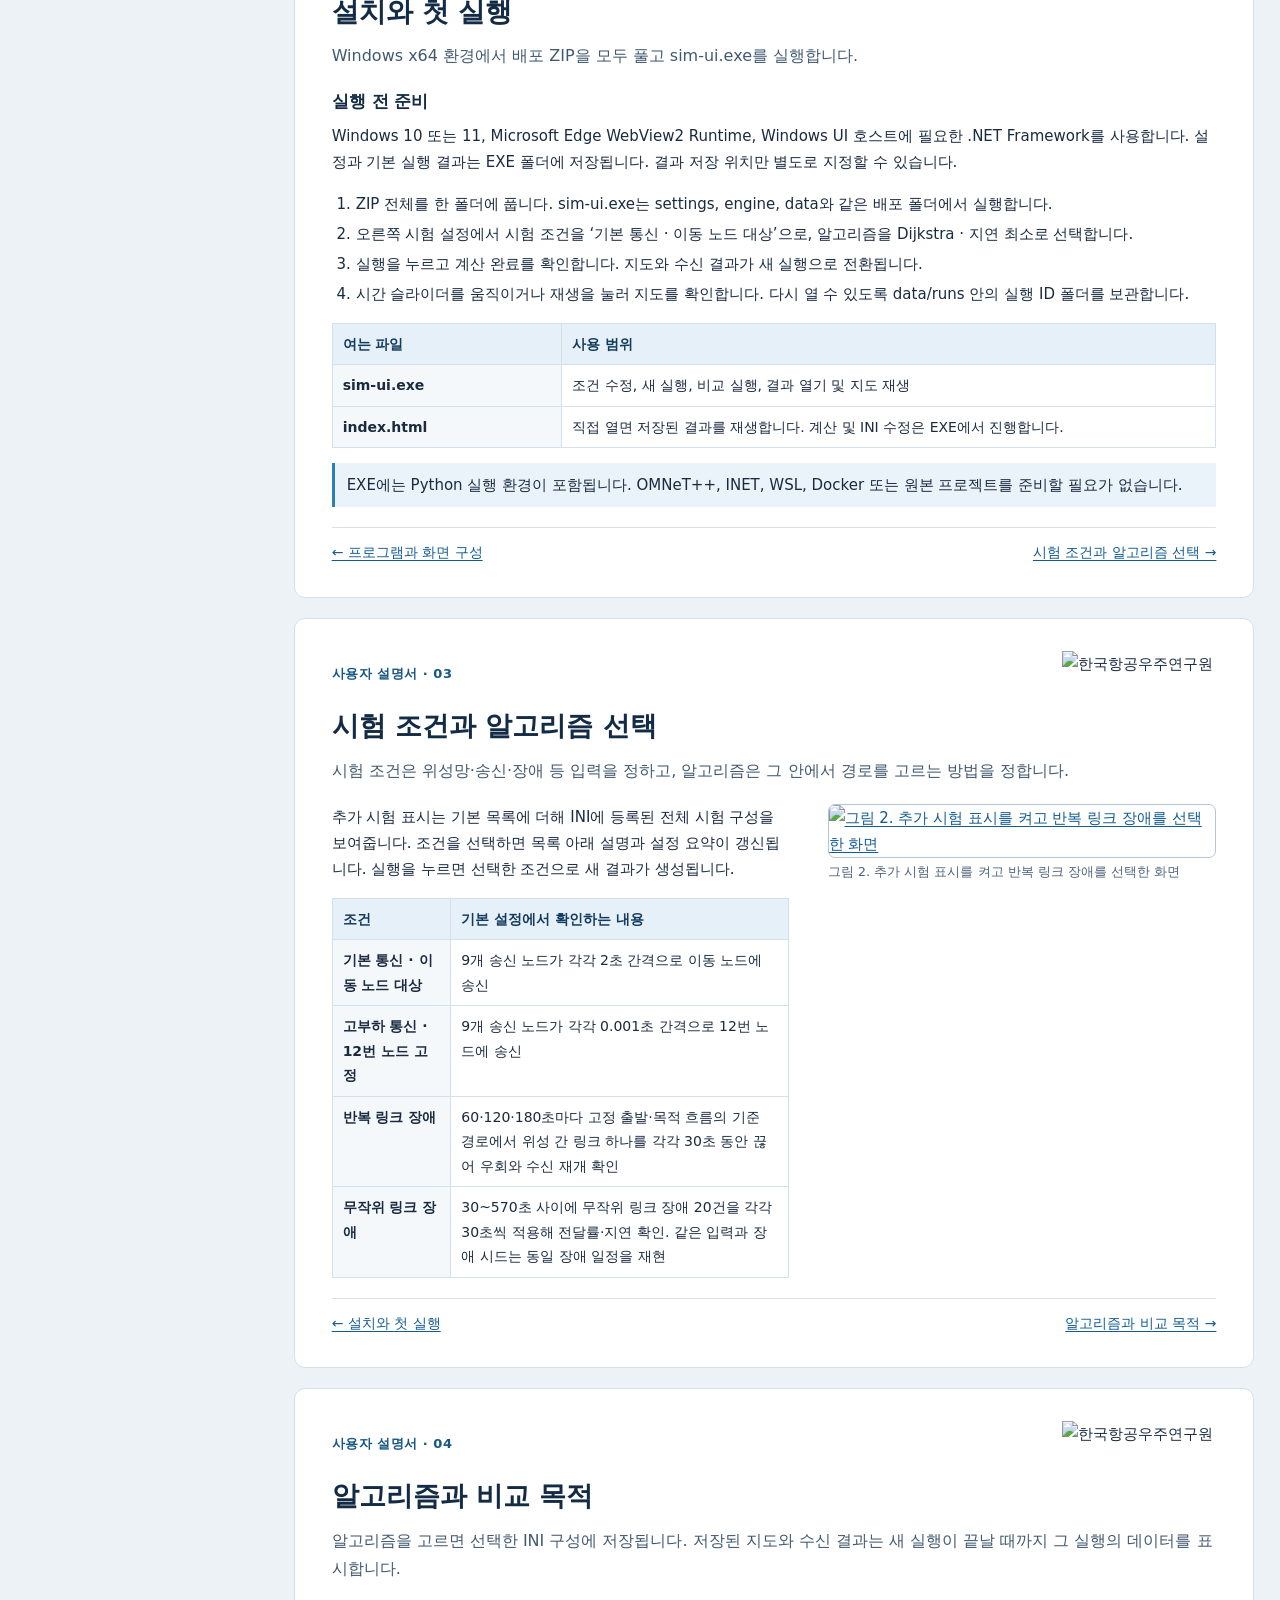
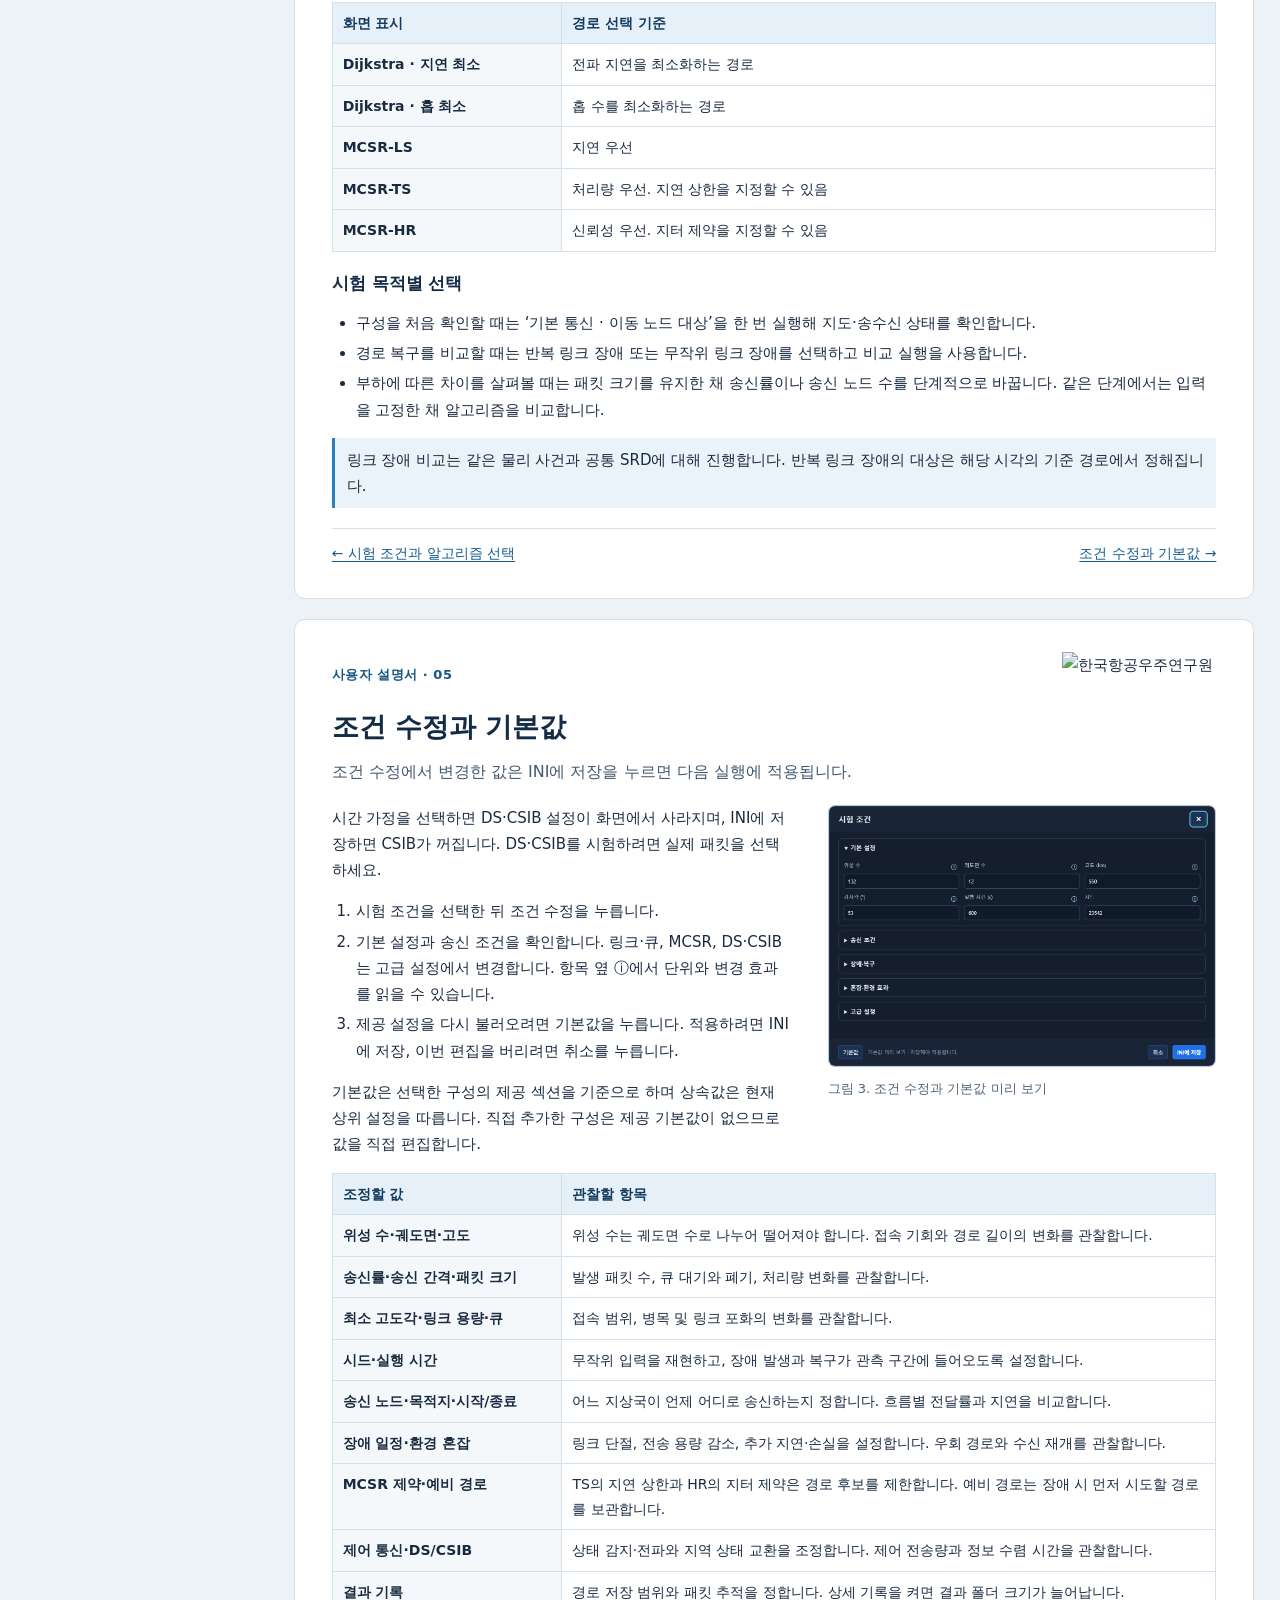
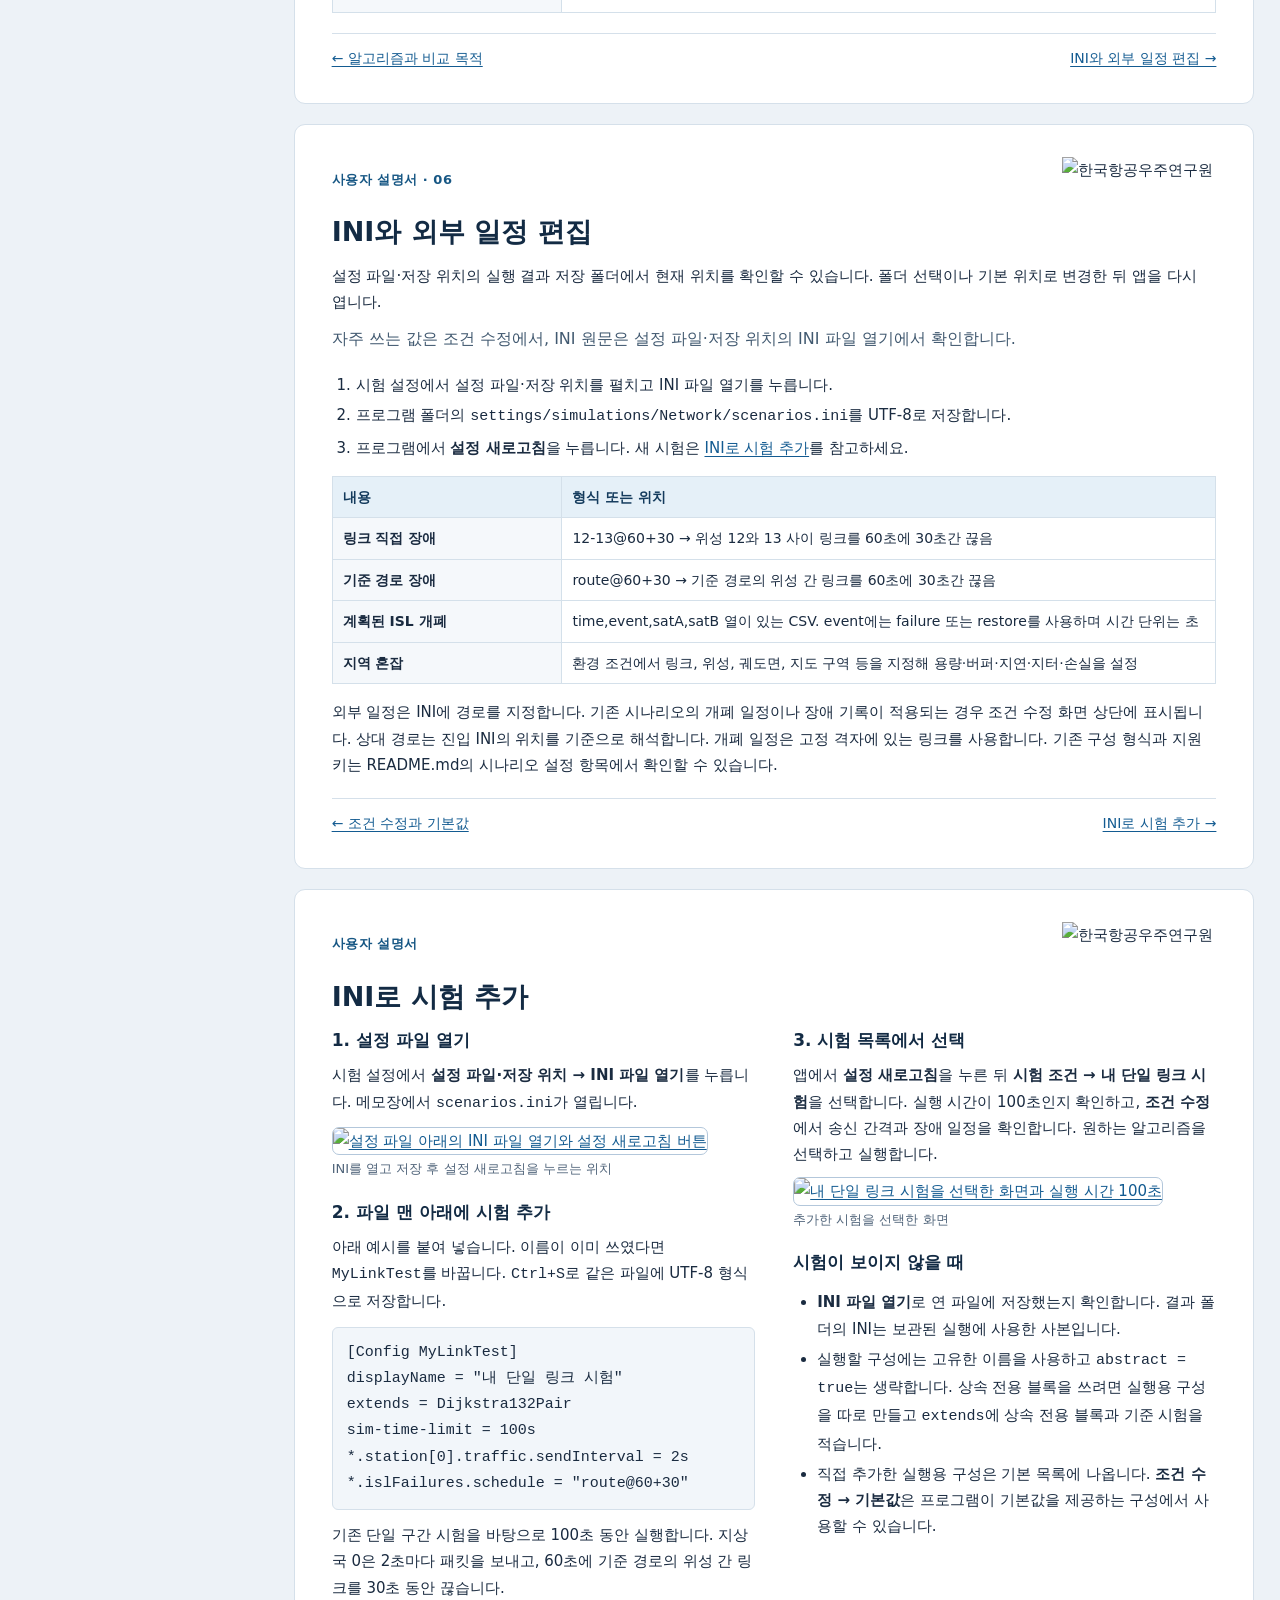
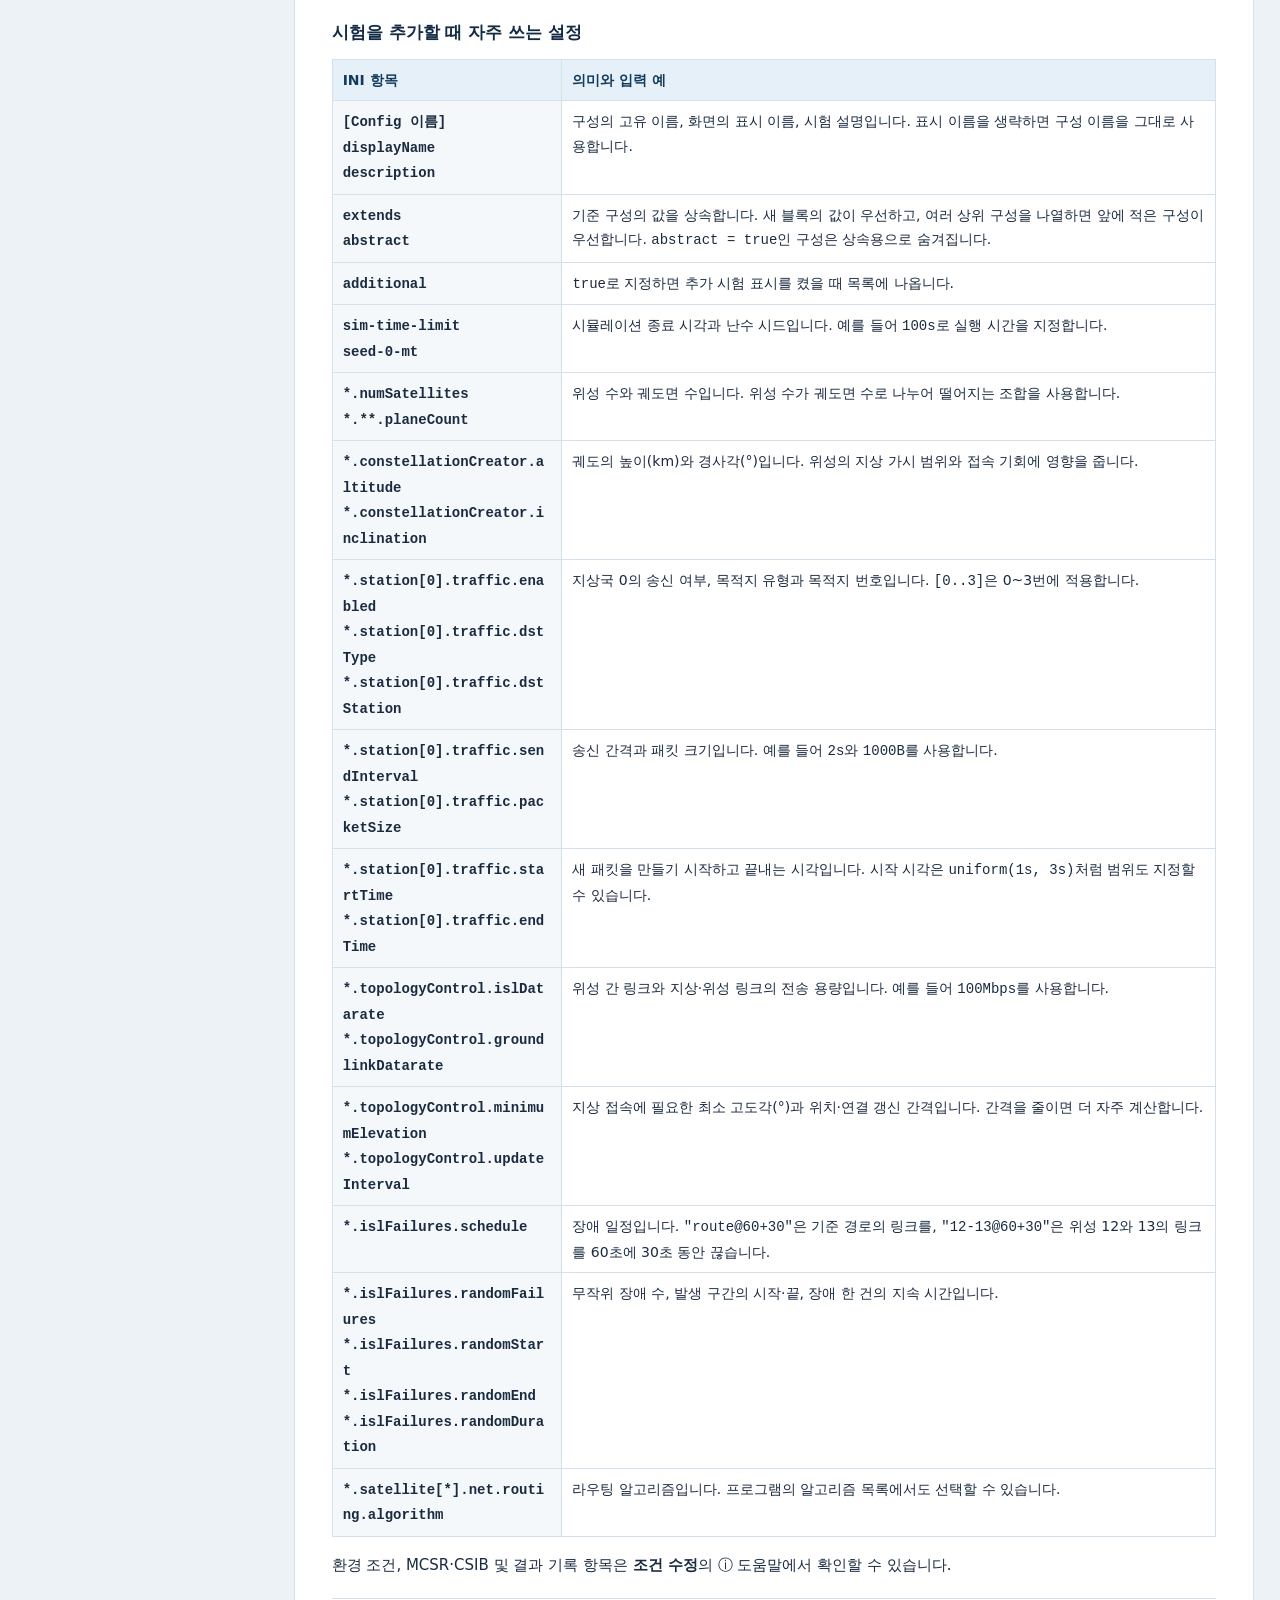
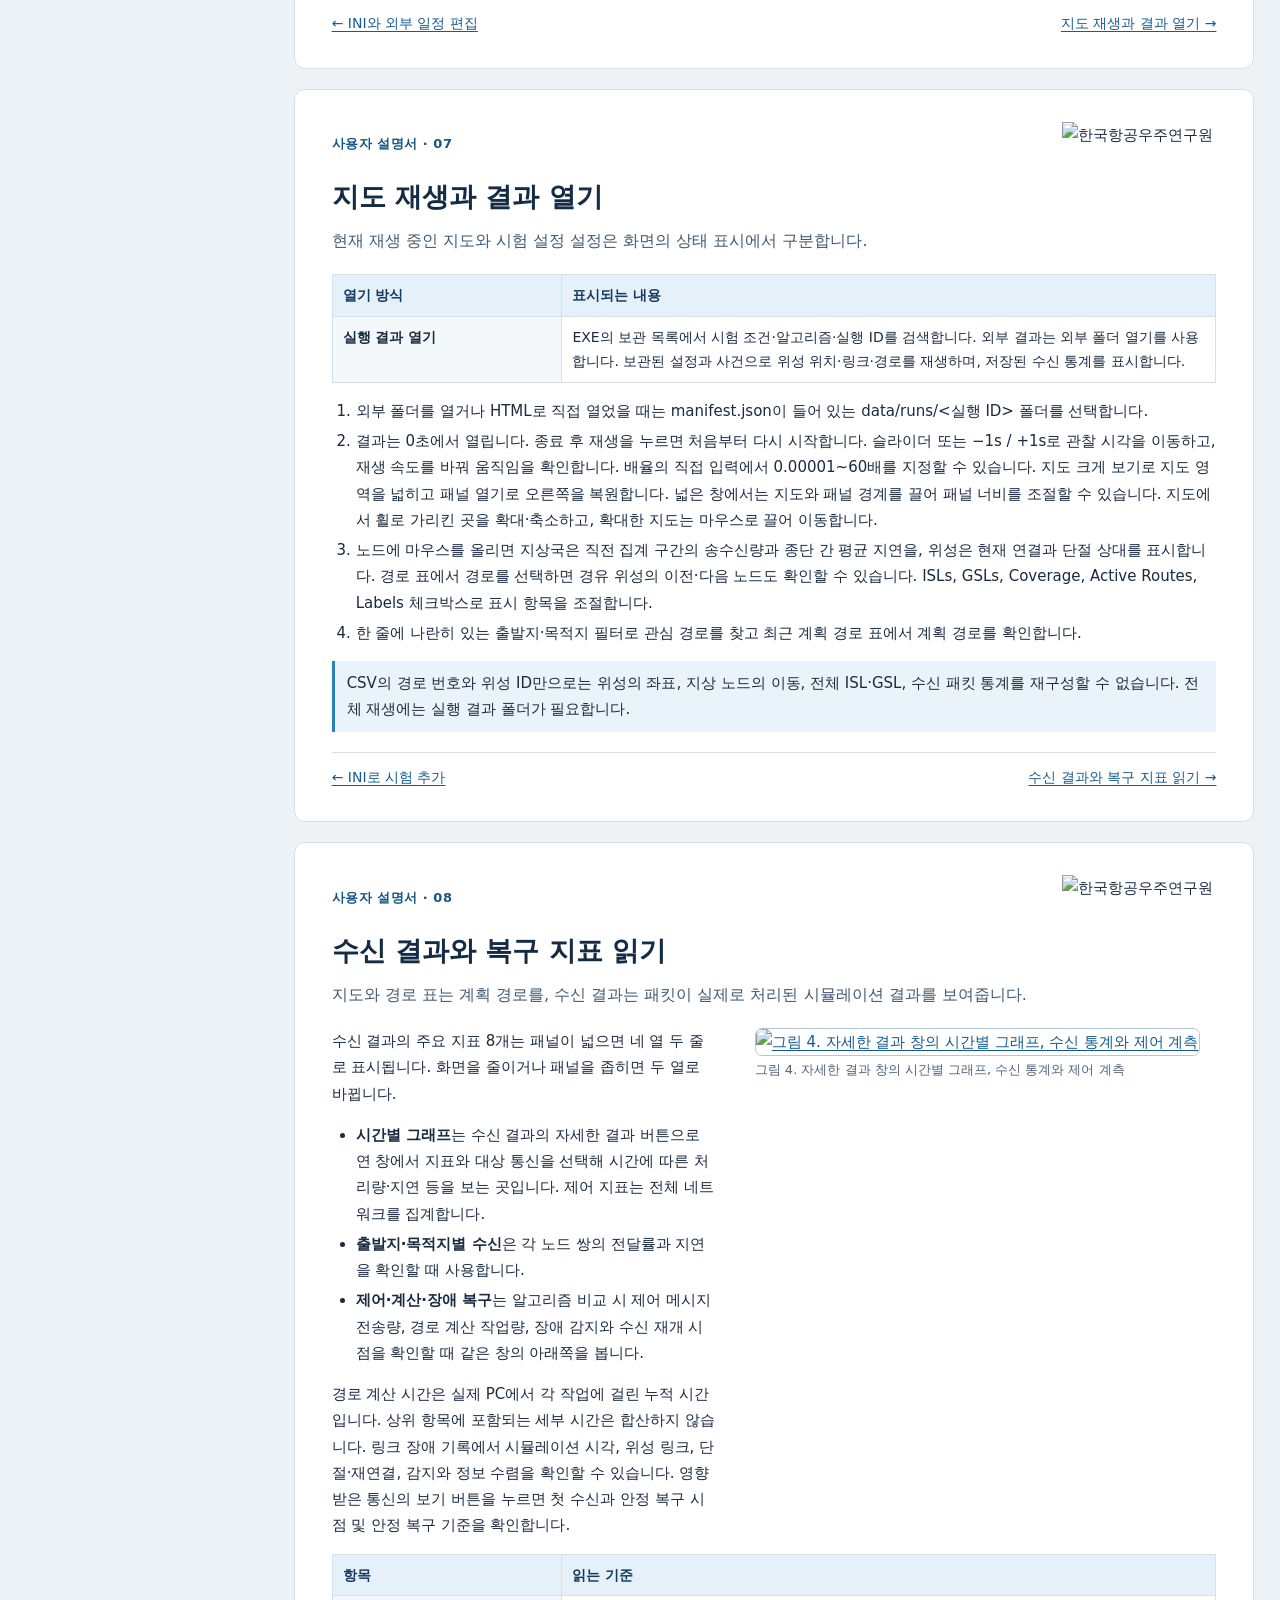
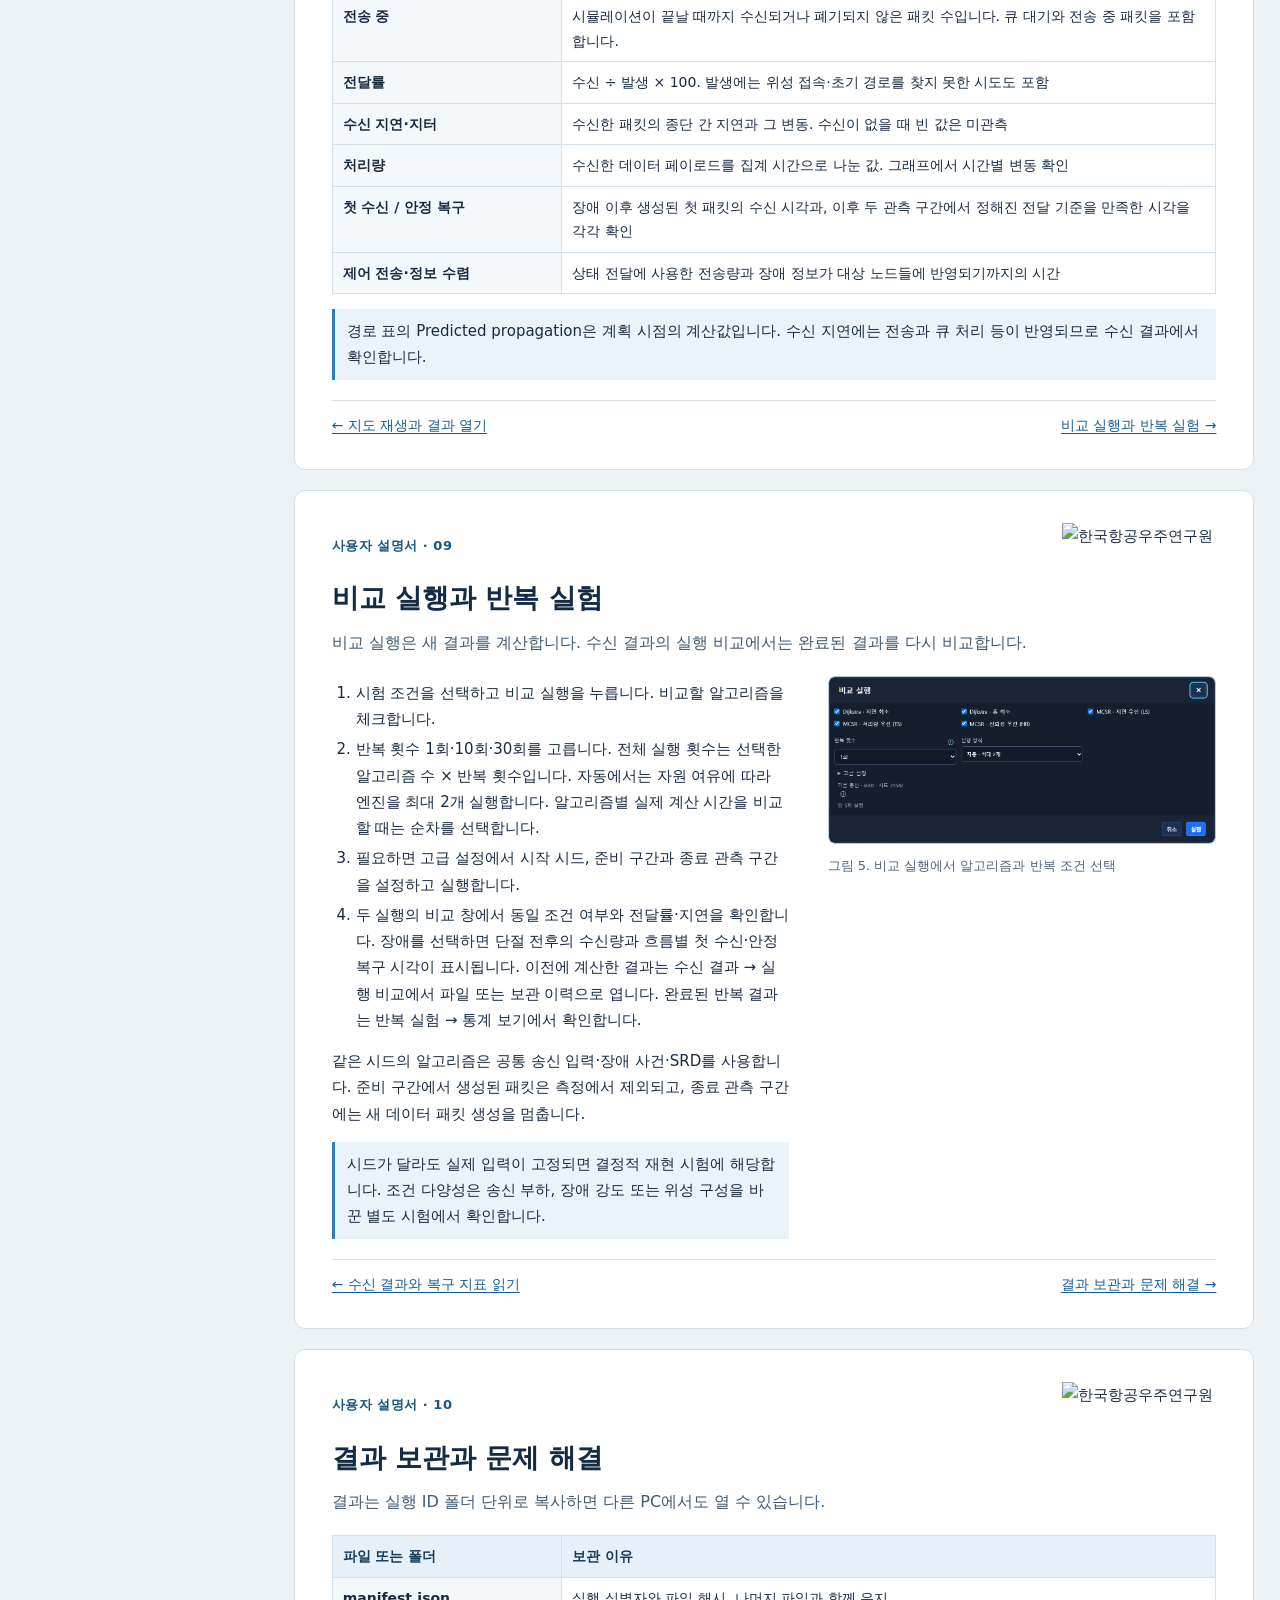
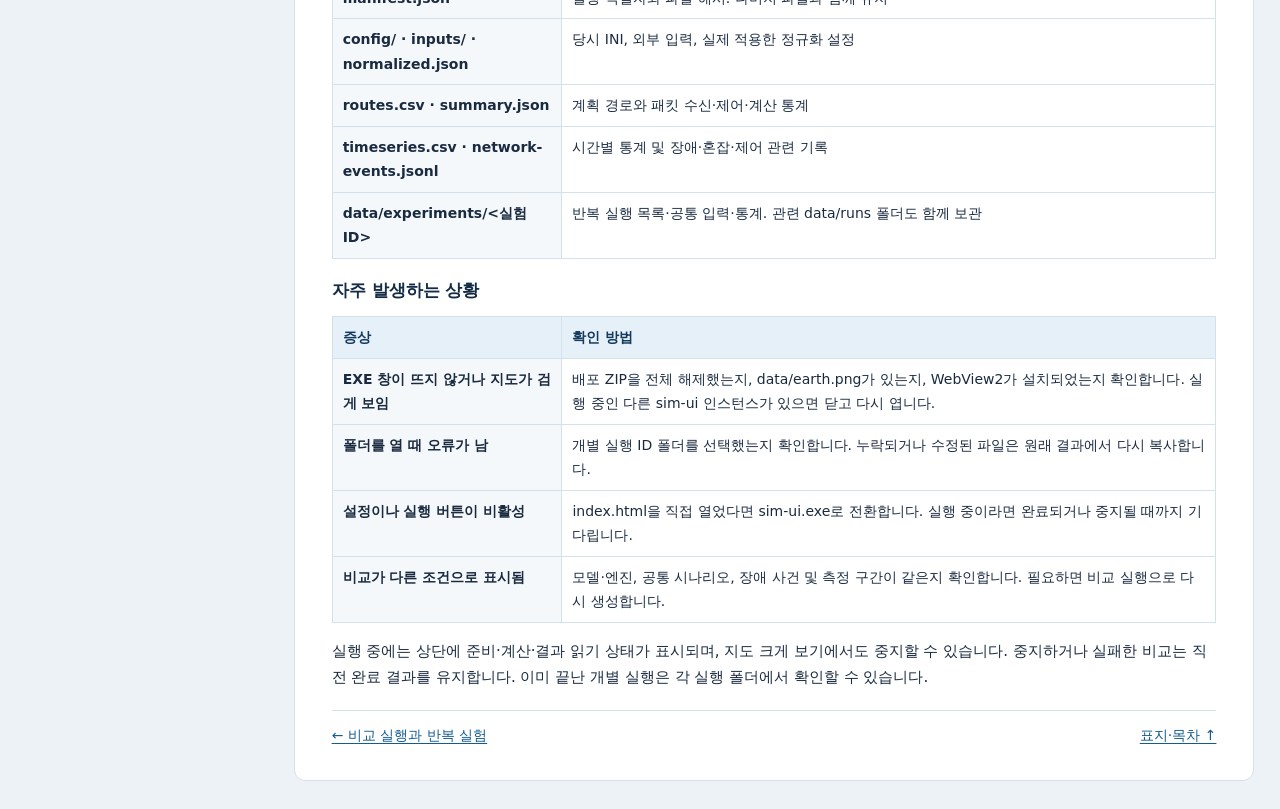
==== commit b106cfad: "feat : 장애 서비스품질 비교(비교 상세)" ====
--- a/manual/index.html
+++ b/manual/index.html
@@ -232,7 +232,7 @@
 </section><section class="sheet" id="compare" aria-labelledby="compare-title">
 <div class="sheet-brand"><p class="kicker">사용자 설명서 · 09</p><img src="assets/Kari_logo.png" alt="한국항공우주연구원" width="2170" height="725"></div><h2 id="compare-title">비교 실행과 반복 실험</h2><p class="lead">비교 실행은 새 결과를 계산합니다. 수신 결과의 실행 비교에서는 완료된 결과를 다시 비교합니다.</p>
 <div class="illustrated">
-<div><ol><li>시험 조건을 선택하고 비교 실행을 누릅니다. 비교할 알고리즘을 체크합니다.</li><li>반복 횟수 1회·10회·30회를 고릅니다. 전체 실행 횟수는 선택한 알고리즘 수 × 반복 횟수입니다. 자동에서는 자원 여유에 따라 엔진을 최대 2개 실행합니다. 알고리즘별 실제 계산 시간을 비교할 때는 순차를 선택합니다.</li><li>필요하면 고급 설정에서 시작 시드, 준비 구간과 종료 관측 구간을 설정하고 실행합니다.</li><li>이전에 계산한 결과는 수신 결과 → 실행 비교에서 파일 또는 보관 이력으로 엽니다. 완료된 반복 결과는 반복 실험 → 통계 보기에서 확인합니다.</li></ol>
+<div><ol><li>시험 조건을 선택하고 비교 실행을 누릅니다. 비교할 알고리즘을 체크합니다.</li><li>반복 횟수 1회·10회·30회를 고릅니다. 전체 실행 횟수는 선택한 알고리즘 수 × 반복 횟수입니다. 자동에서는 자원 여유에 따라 엔진을 최대 2개 실행합니다. 알고리즘별 실제 계산 시간을 비교할 때는 순차를 선택합니다.</li><li>필요하면 고급 설정에서 시작 시드, 준비 구간과 종료 관측 구간을 설정하고 실행합니다.</li><li>두 실행의 비교 창에서 동일 조건 여부와 전달률·지연을 확인합니다. 장애를 선택하면 단절 전후의 수신량과 흐름별 첫 수신·안정 복구 시각이 표시됩니다. 이전에 계산한 결과는 수신 결과 → 실행 비교에서 파일 또는 보관 이력으로 엽니다. 완료된 반복 결과는 반복 실험 → 통계 보기에서 확인합니다.</li></ol>
 <p>같은 시드의 알고리즘은 공통 송신 입력·장애 사건·SRD를 사용합니다. 준비 구간에서 생성된 패킷은 측정에서 제외되고, 종료 관측 구간에는 새 데이터 패킷 생성을 멈춥니다.</p>
 <aside class="tip">시드가 달라도 실제 입력이 고정되면 결정적 재현 시험에 해당합니다. 조건 다양성은 송신 부하, 장애 강도 또는 위성 구성을 바꾼 별도 시험에서 확인합니다.</aside></div>
 <figure><a href="assets/experiment.png" target="_blank" rel="noopener" aria-label="그림 5. 비교 실행에서 알고리즘과 반복 조건 선택 · 원본 보기"><img src="assets/experiment.png" alt="그림 5. 비교 실행에서 알고리즘과 반복 조건 선택"></a><figcaption>그림 5. 비교 실행에서 알고리즘과 반복 조건 선택</figcaption></figure>
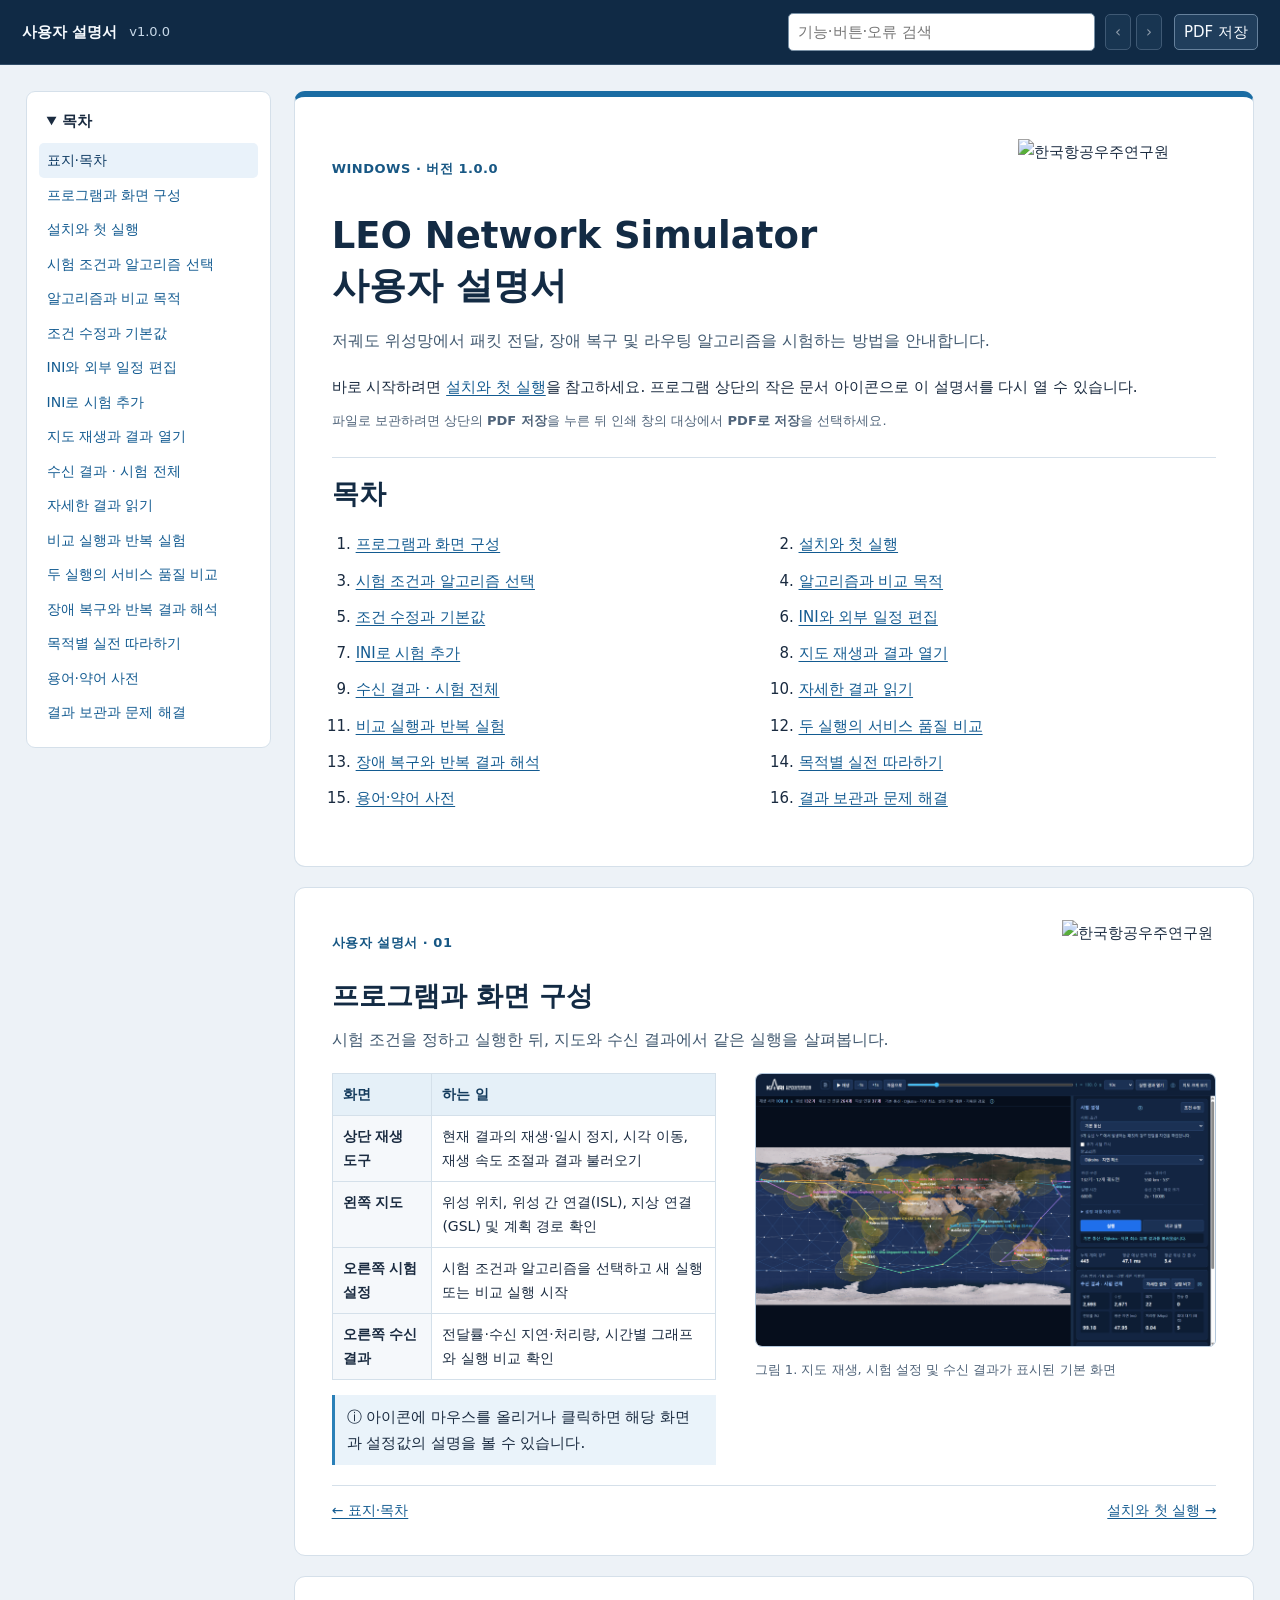
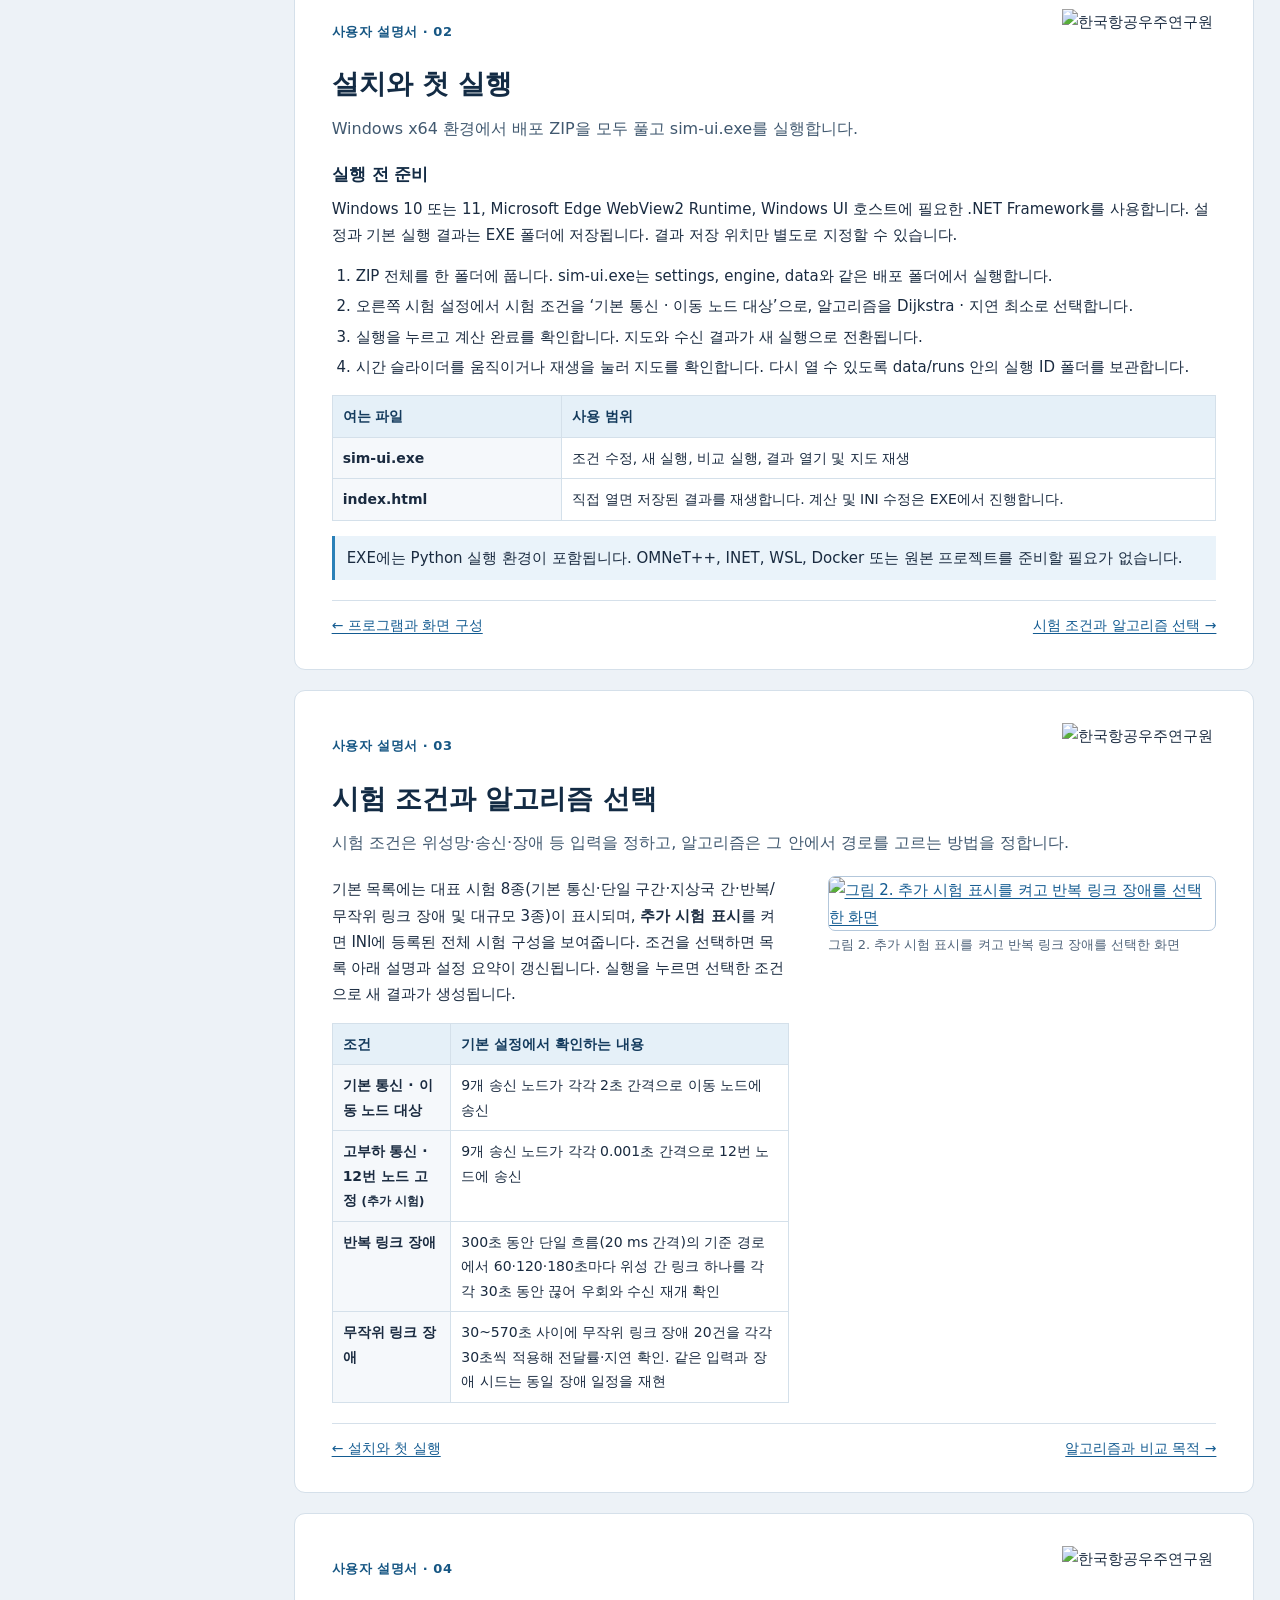
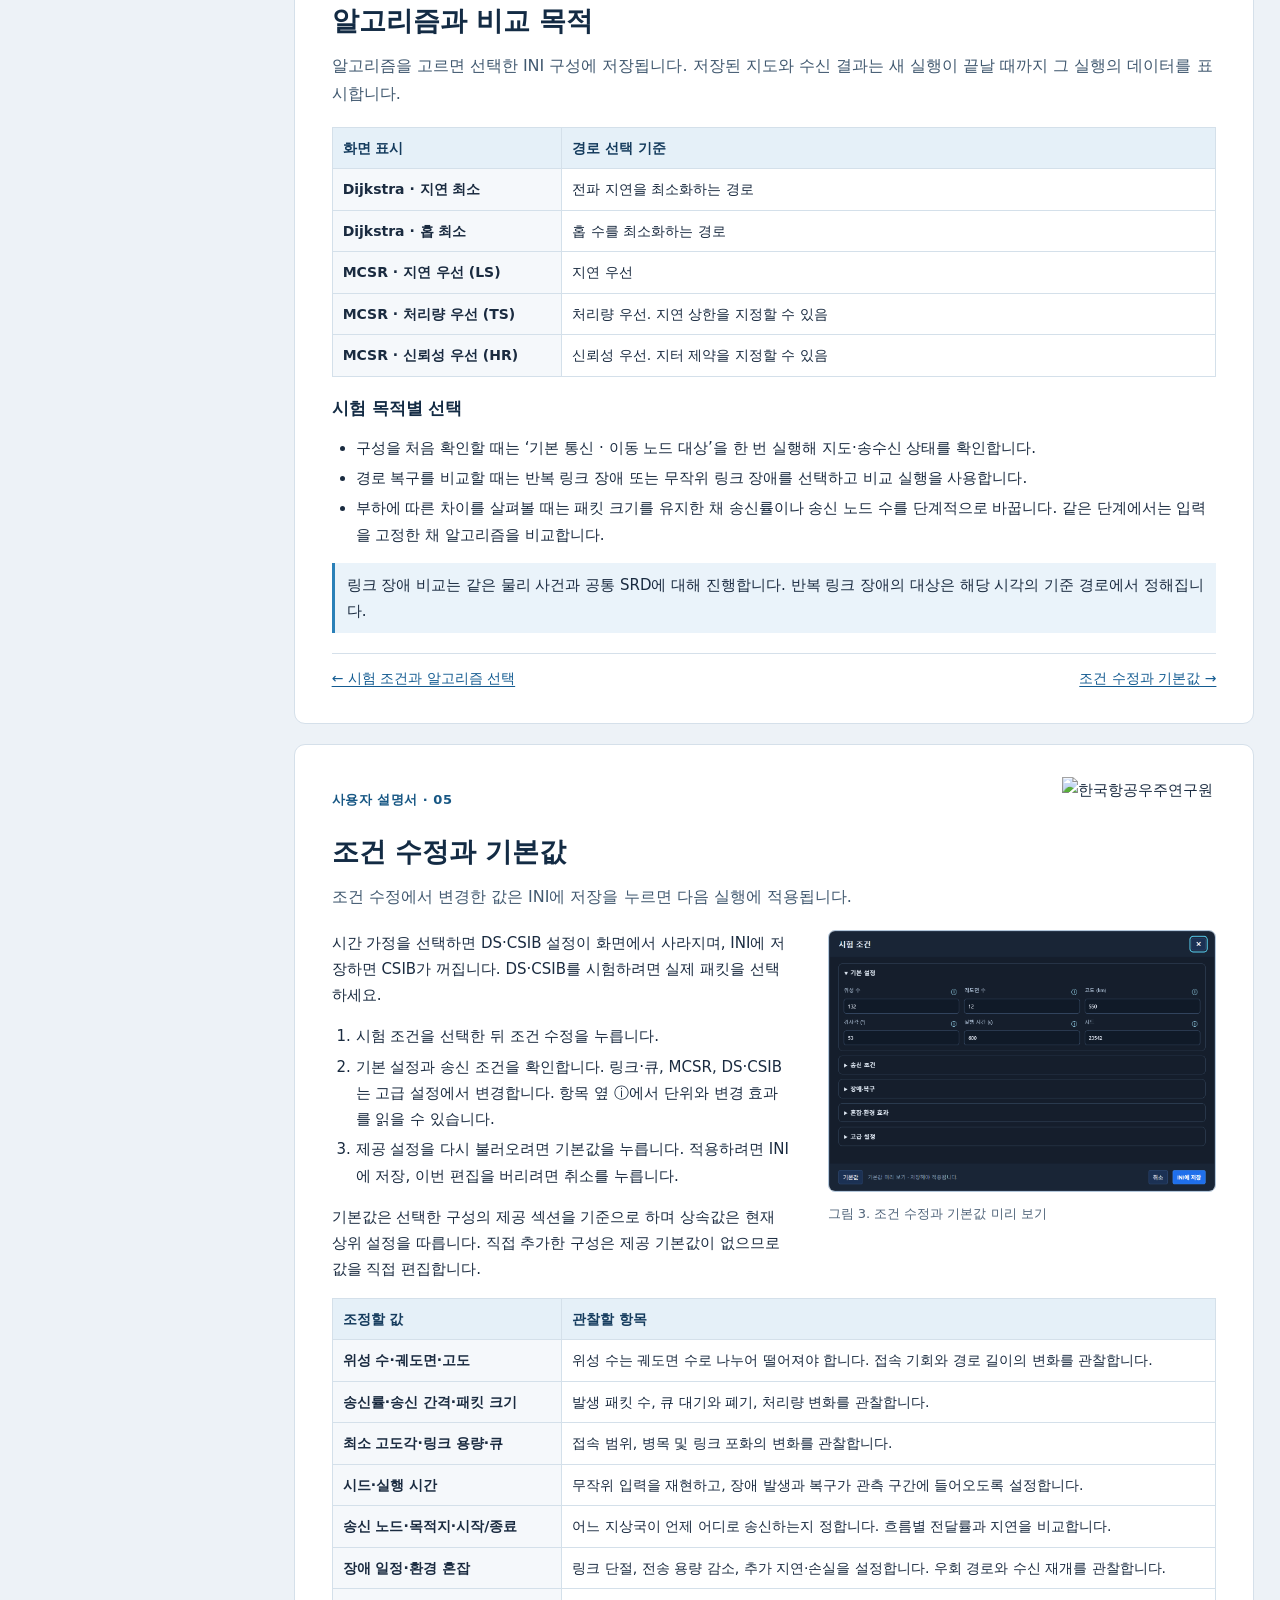
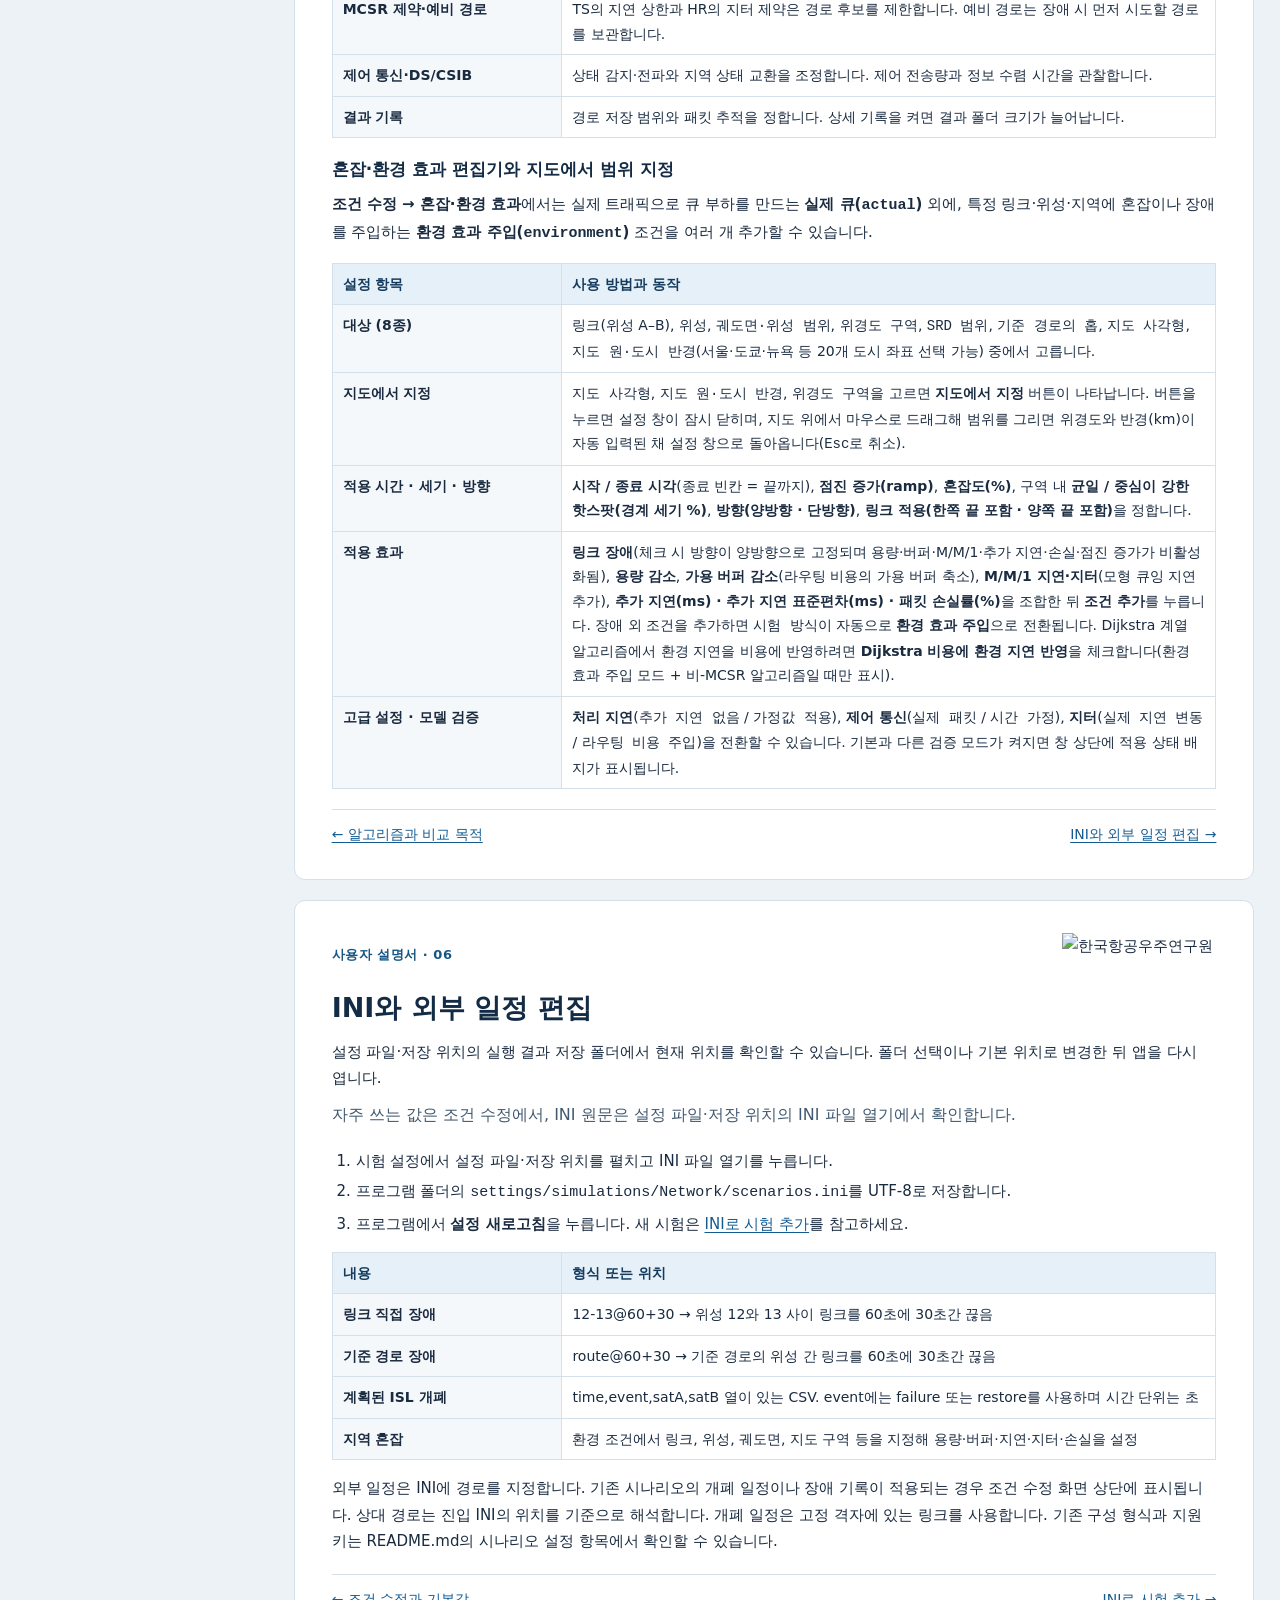
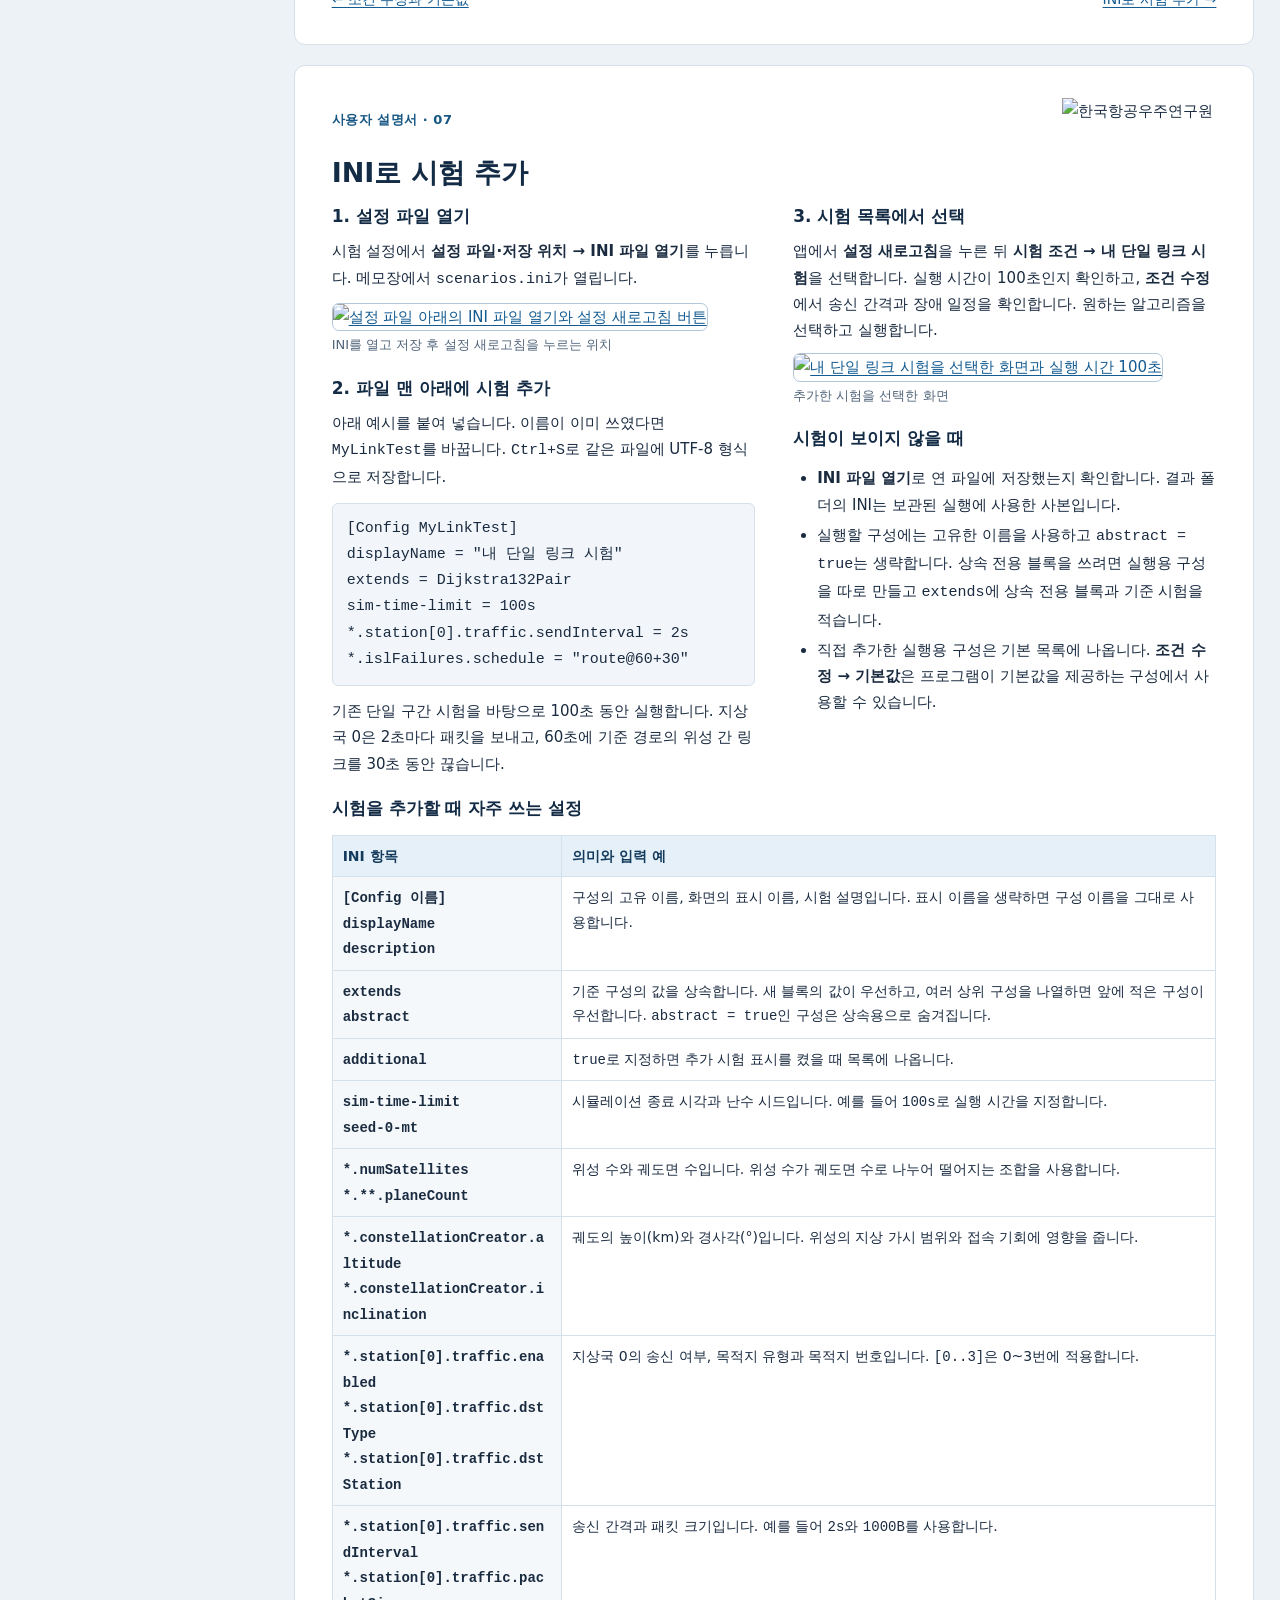
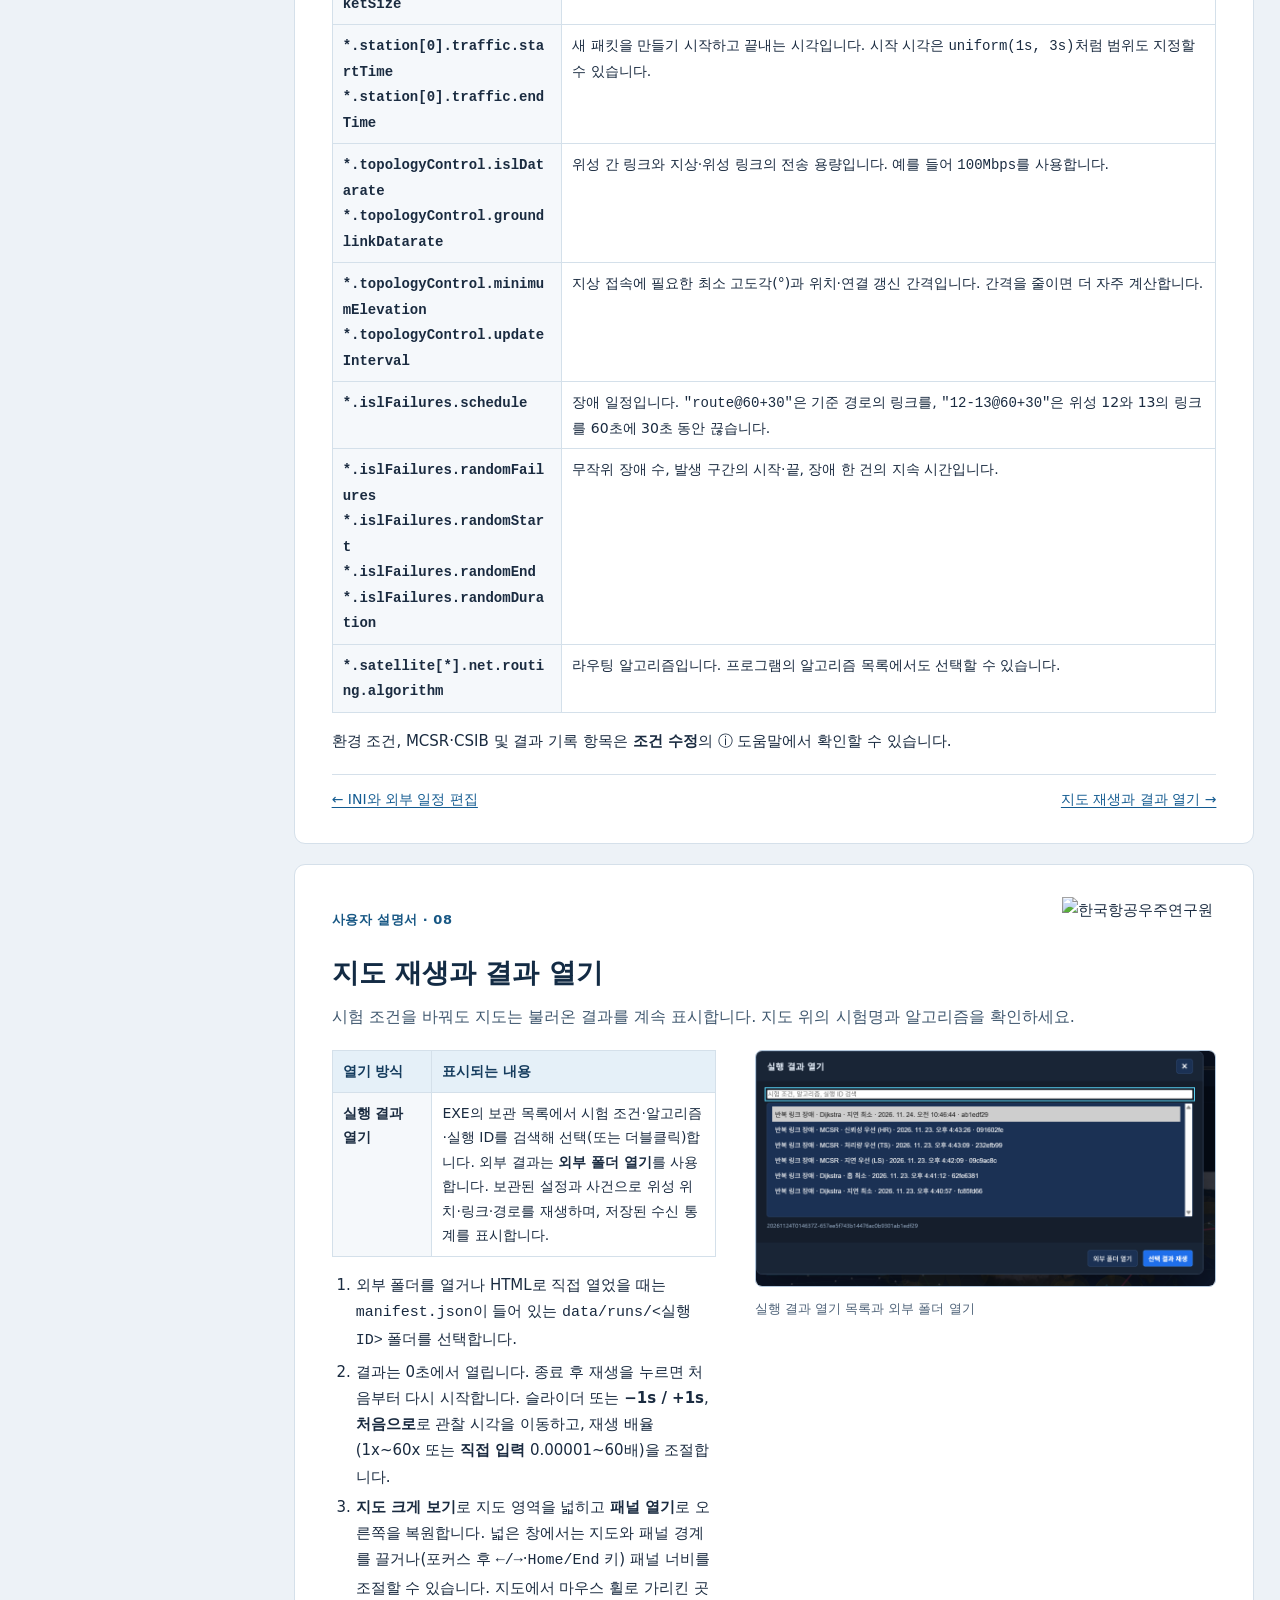
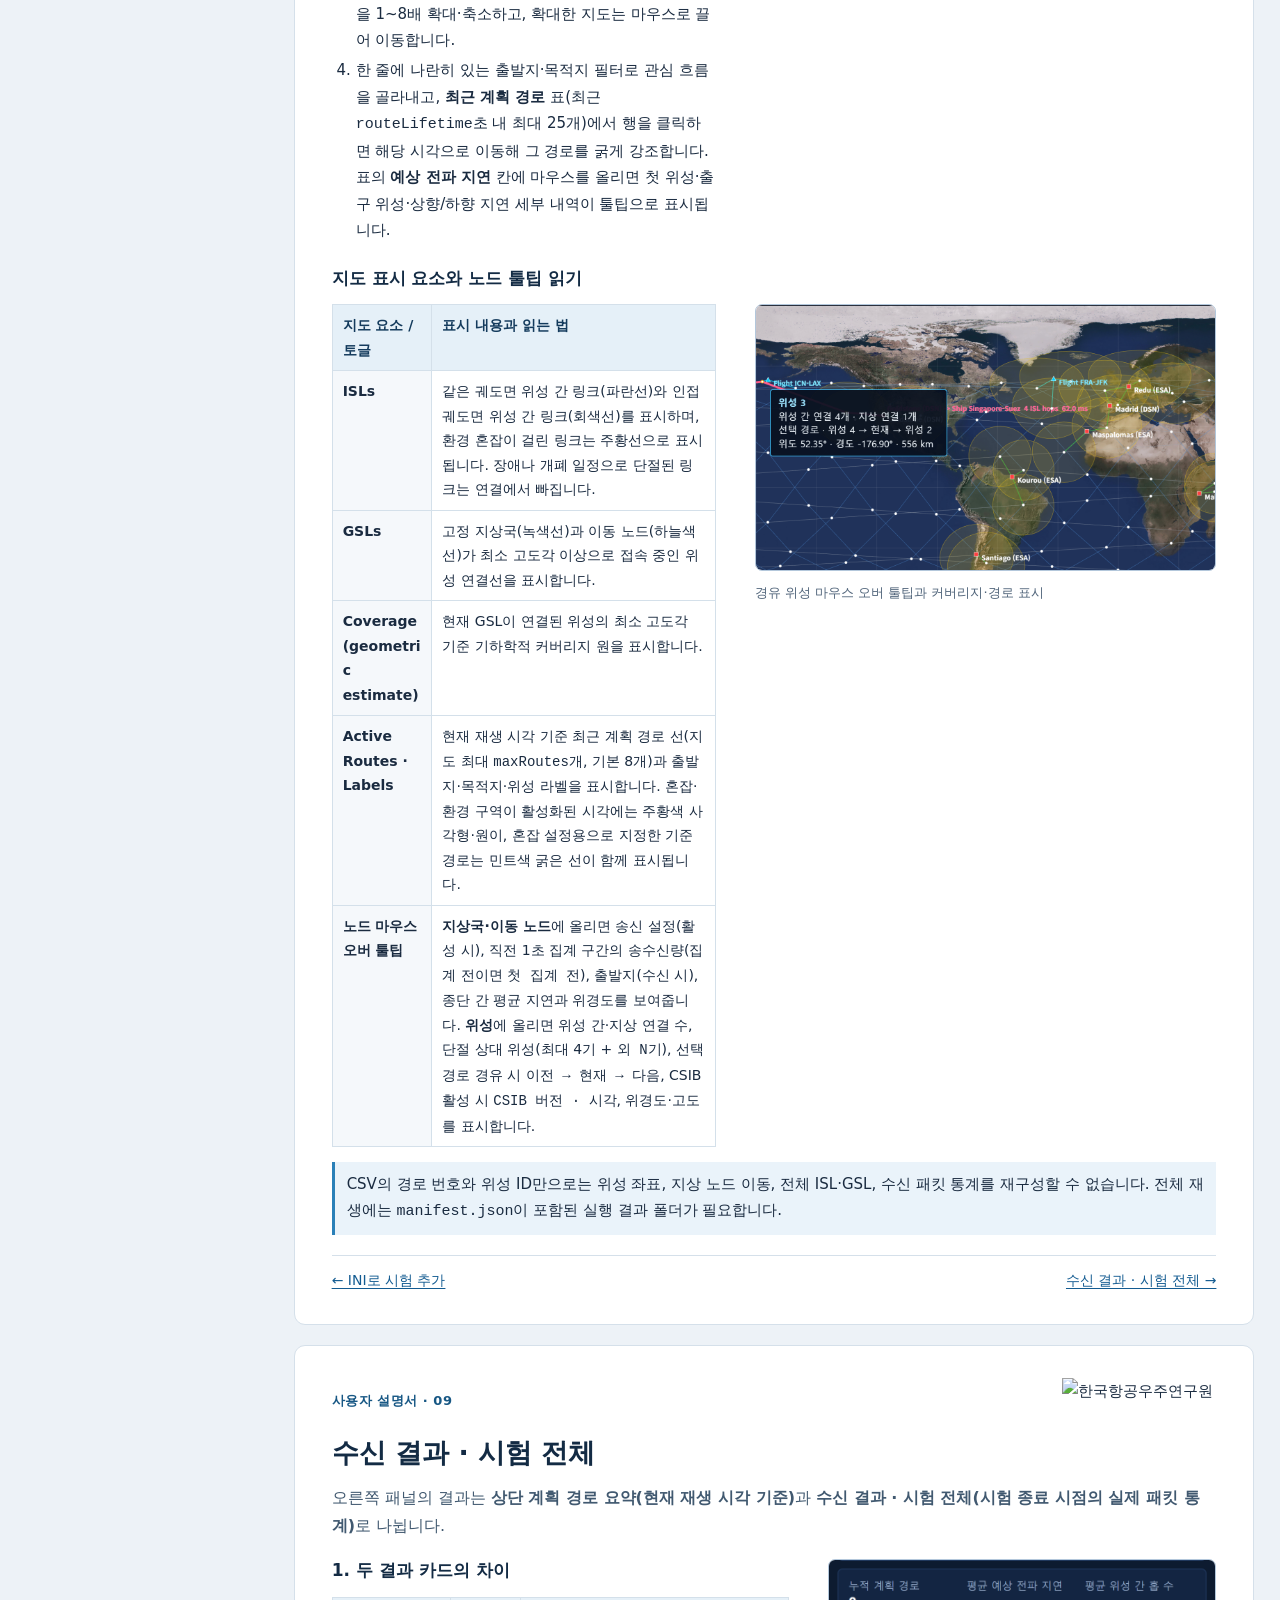
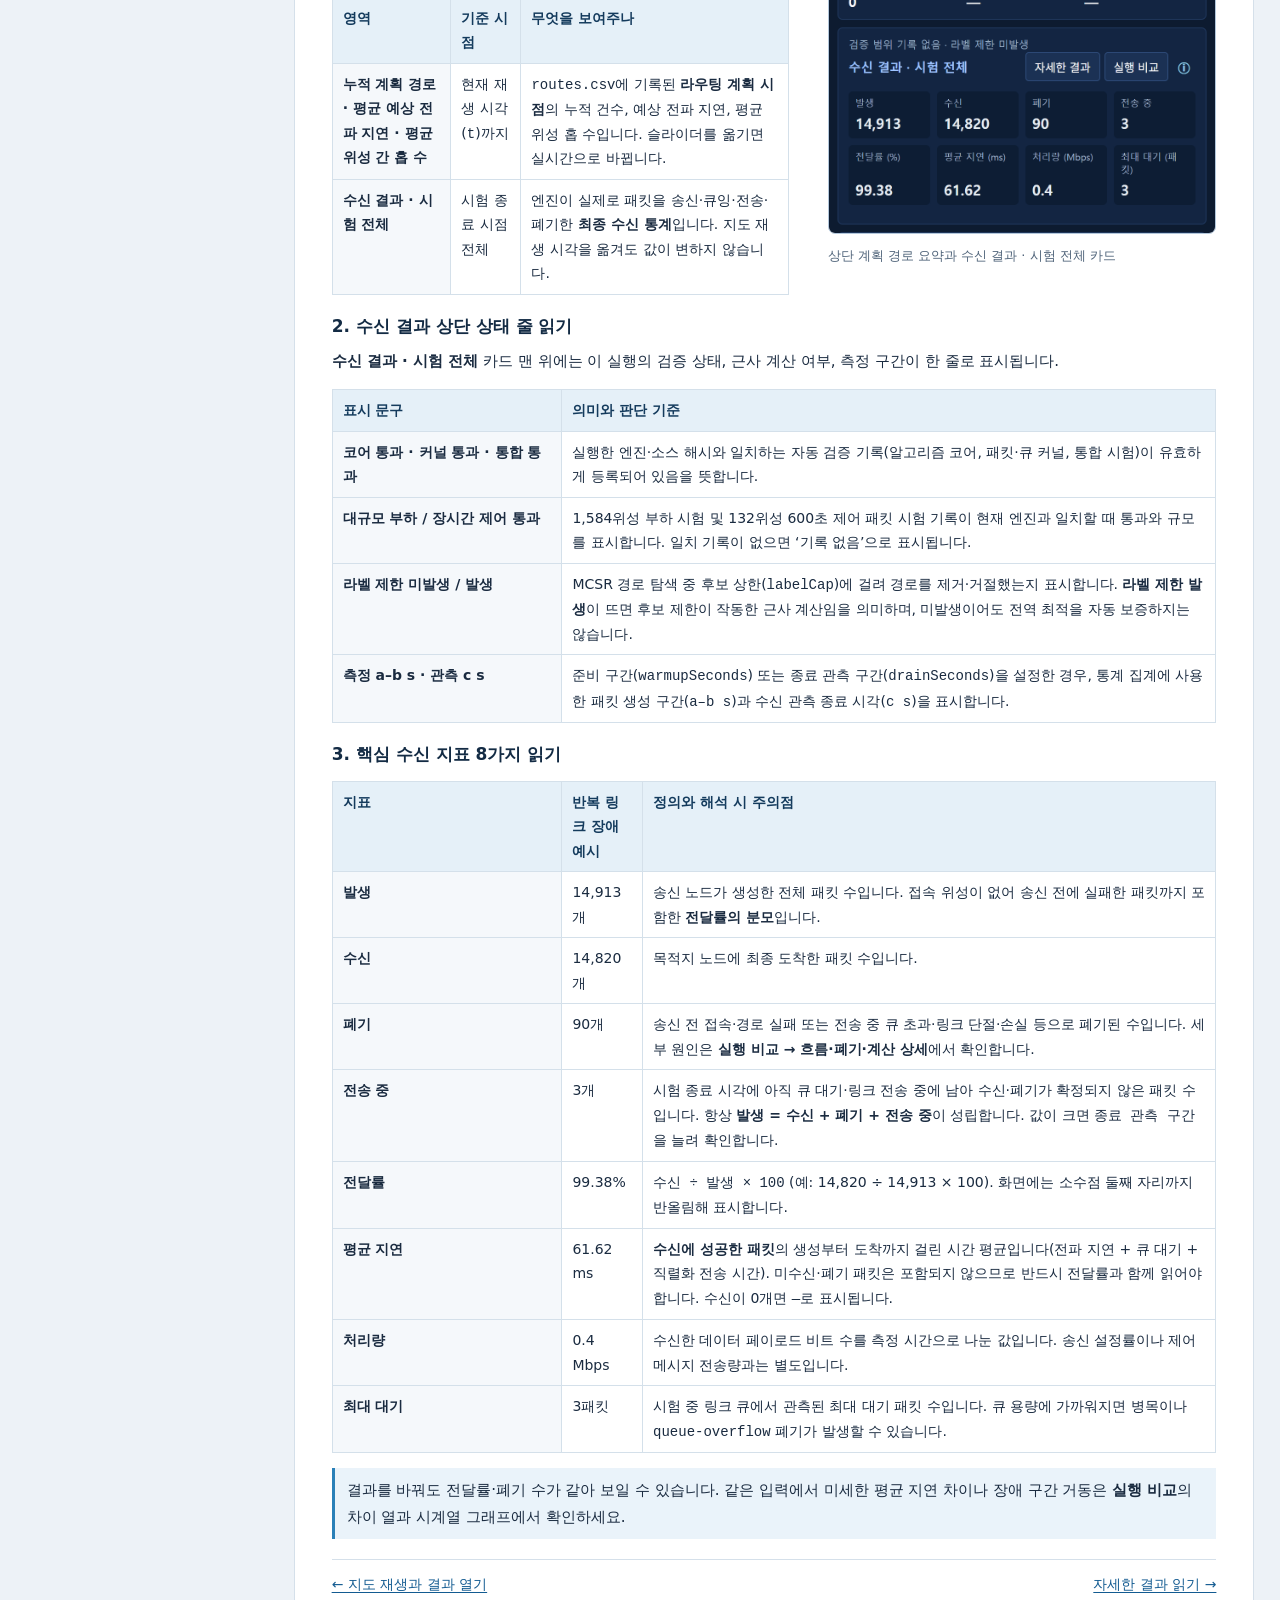
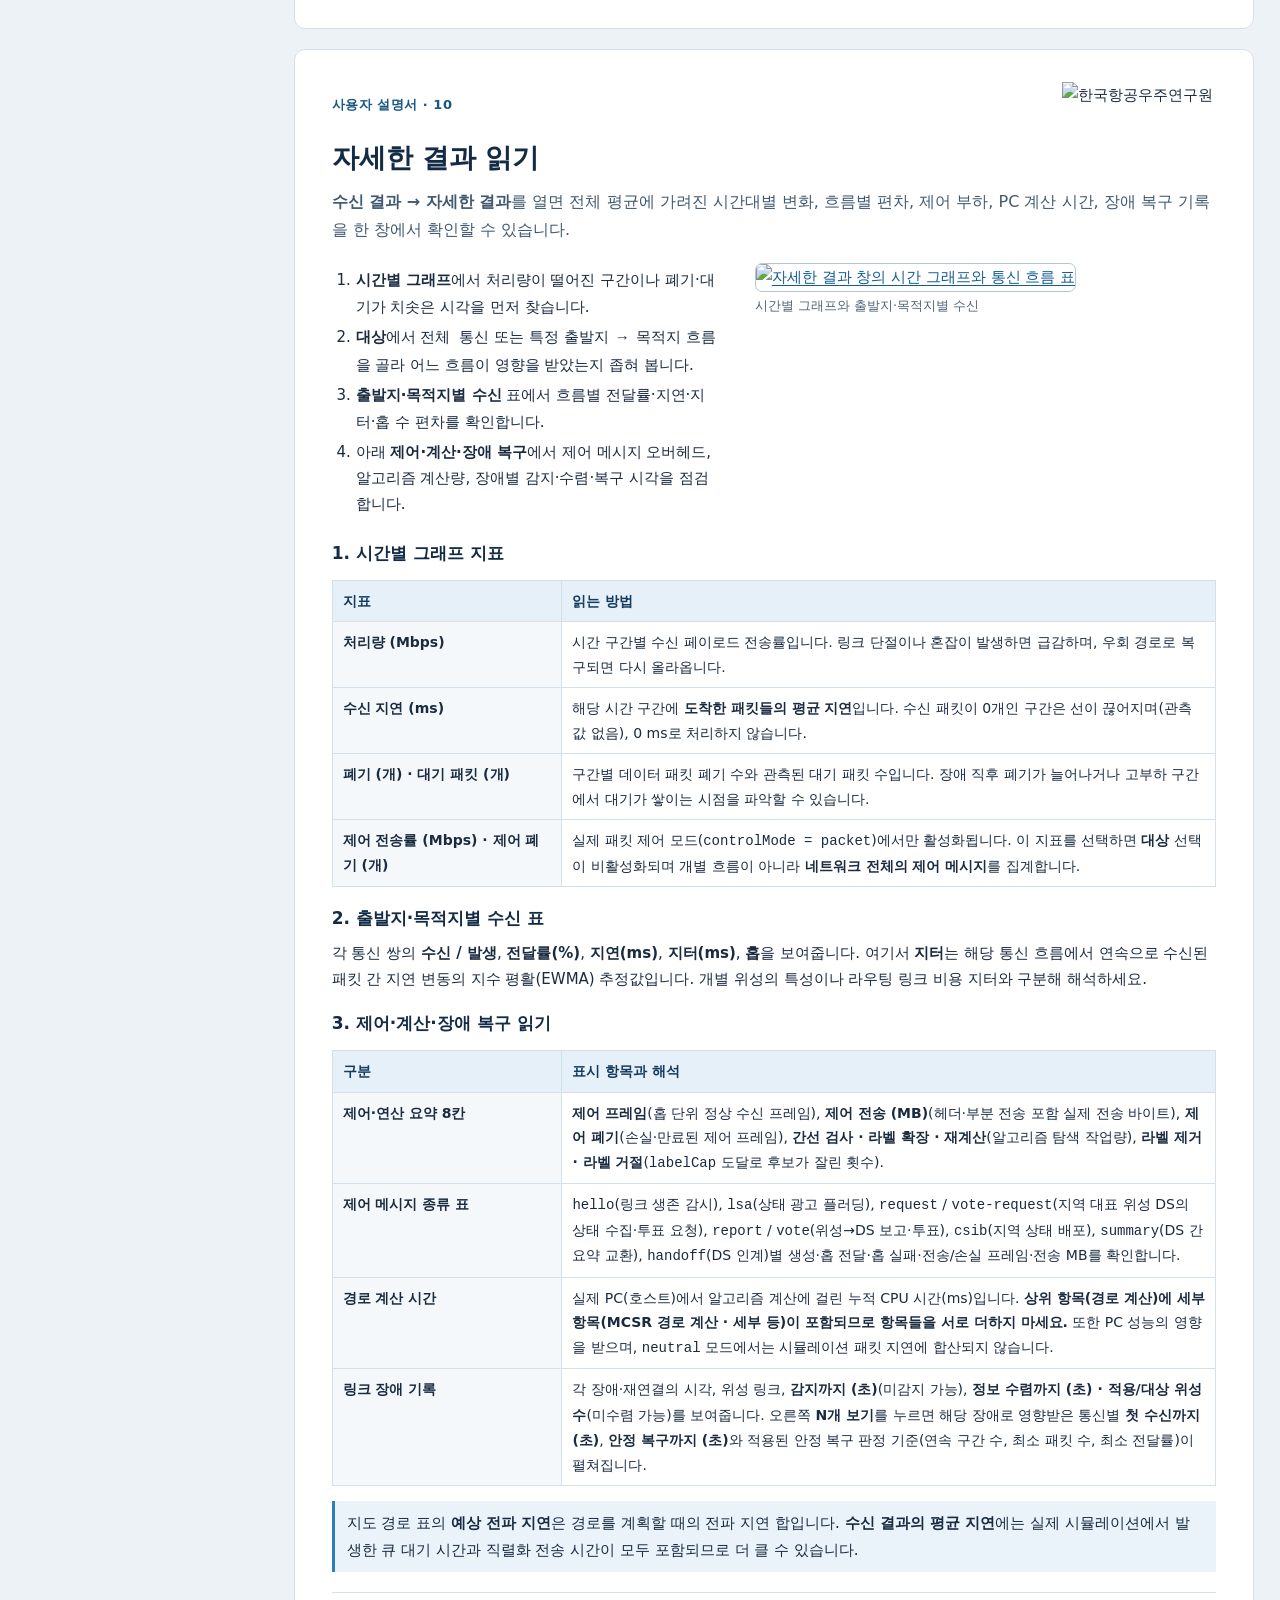
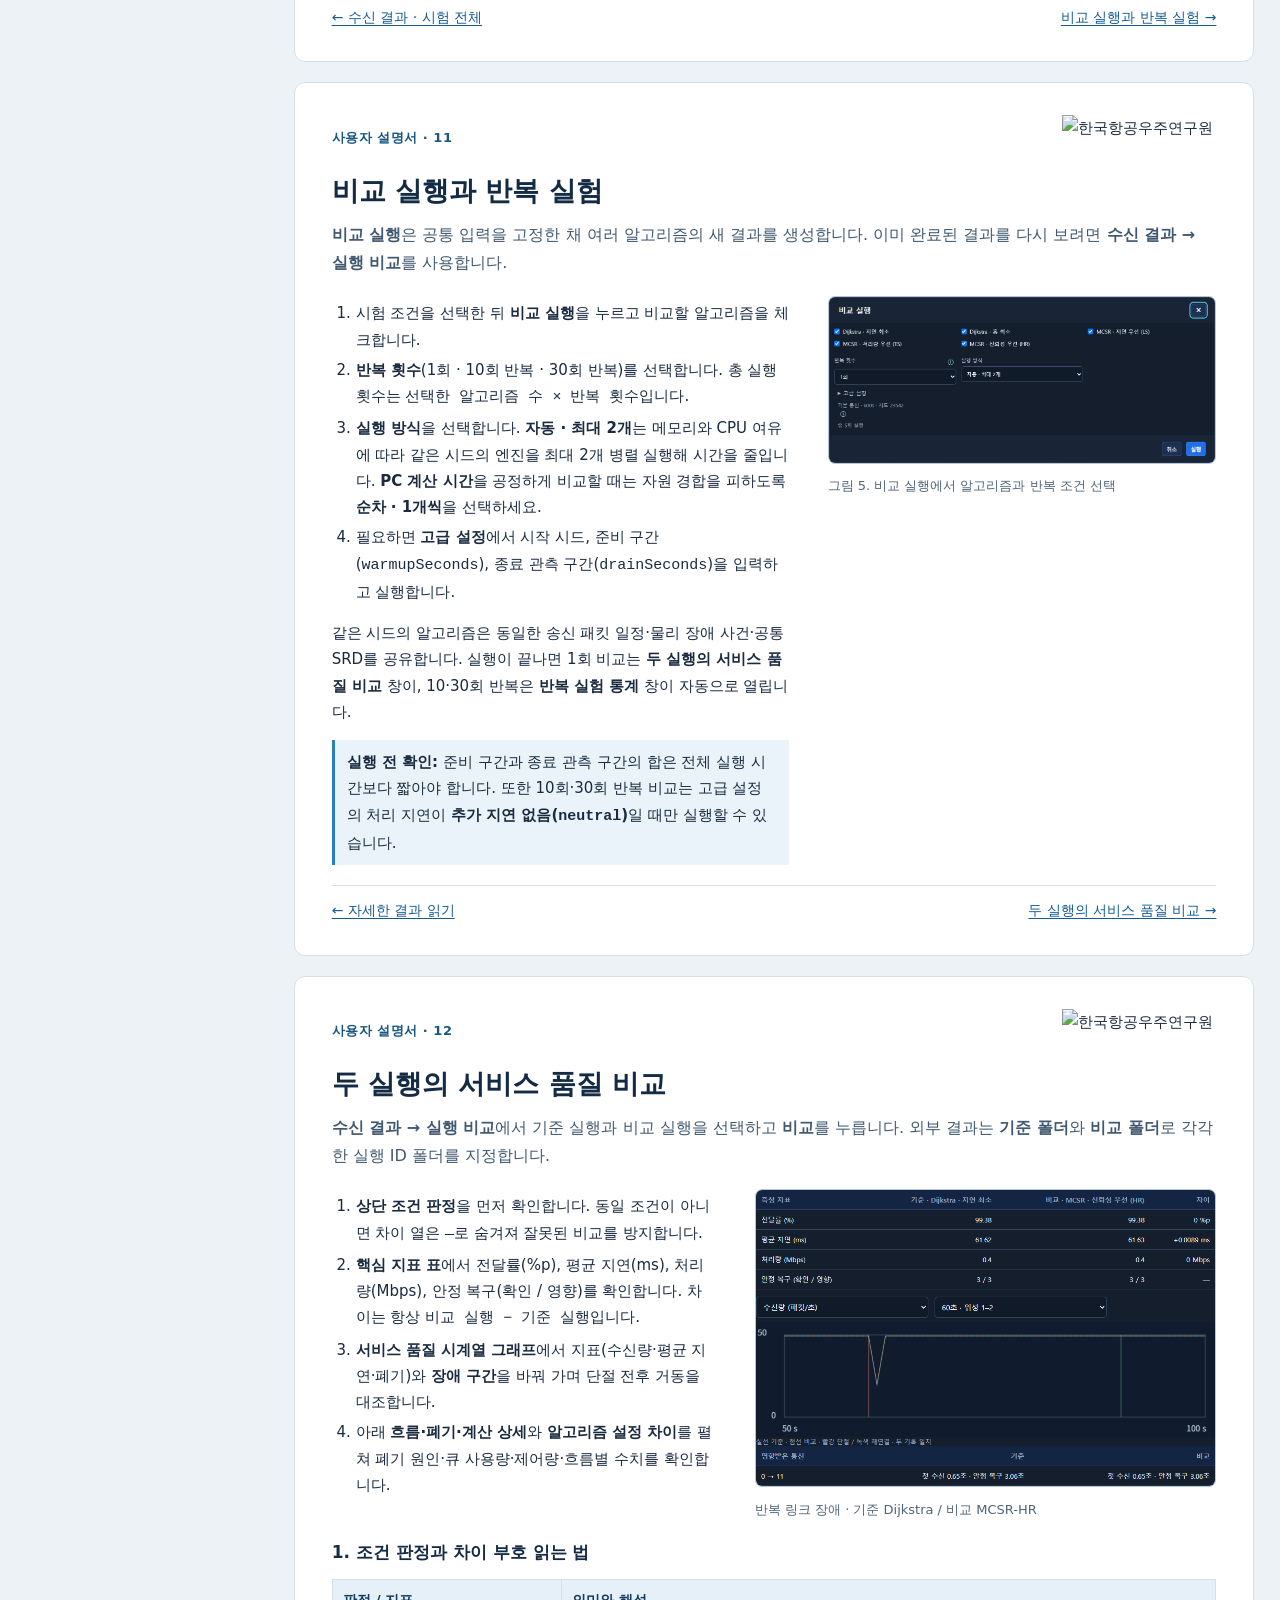
==== commit 3c9c2e47: "fix: 메뉴얼 업데이트" ====
--- a/manual/index.html
+++ b/manual/index.html
@@ -75,9 +75,11 @@
   figure,tr,pre,.tip{break-inside:avoid;} thead{display:table-header-group;}
   .illustrated figure img{max-height:78mm;} figcaption{font-size:9pt;}
   #settings .illustrated figure img{max-height:48mm;}
-  #metrics .illustrated{grid-template-columns:minmax(0,1.6fr) minmax(0,1fr);}
-  #metrics .illustrated figure img{max-height:52mm;}
-  #metrics .illustrated p{margin-block:5pt;}
+  #playback .illustrated figure img,#metrics .illustrated figure img,#detail .illustrated figure img,#service .illustrated figure img,#recovery .illustrated figure img{max-height:58mm;}
+  #metrics .illustrated{grid-template-columns:minmax(0,1.4fr) minmax(0,1fr);}
+  #metrics .illustrated p,#detail .illustrated p,#service .illustrated p,#recovery .illustrated p{margin-block:5pt;}
+  #detail table,#service table,#recovery table,#glossary table{font-size:9.2pt;line-height:1.35;}
+  #detail th,#detail td,#service th,#service td,#recovery th,#recovery td,#glossary th,#glossary td{padding:3pt 5pt;}
   #add-trial .illustrated{font-size:9.7pt;line-height:1.4;}
   #add-trial .illustrated h3{margin-block:8pt 4pt;}
   #add-trial .illustrated p{margin-block:5pt;}
@@ -107,8 +109,8 @@
 </div></header>
 <div class="layout">
   <aside class="sidebar">
-    <details id="contents" open><summary>목차</summary><nav aria-label="설명서 목차"><a href="#cover">표지·목차</a><a href="#overview">프로그램과 화면 구성</a><a href="#install">설치와 첫 실행</a><a href="#scenarios">시험 조건과 알고리즘 선택</a><a href="#algorithms">알고리즘과 비교 목적</a><a href="#settings">조건 수정과 기본값</a><a href="#ini">INI와 외부 일정 편집</a><a href="#add-trial">INI로 시험 추가</a><a href="#playback">지도 재생과 결과 열기</a><a href="#metrics">수신 결과와 복구 지표 읽기</a><a href="#compare">비교 실행과 반복 실험</a><a href="#results">결과 보관과 문제 해결</a></nav></details>
-    <nav id="results" class="results" aria-label="검색 결과" hidden></nav>
+    <details id="contents" open><summary>목차</summary><nav aria-label="설명서 목차"><a href="#cover">표지·목차</a><a href="#overview">프로그램과 화면 구성</a><a href="#install">설치와 첫 실행</a><a href="#scenarios">시험 조건과 알고리즘 선택</a><a href="#algorithms">알고리즘과 비교 목적</a><a href="#settings">조건 수정과 기본값</a><a href="#ini">INI와 외부 일정 편집</a><a href="#add-trial">INI로 시험 추가</a><a href="#playback">지도 재생과 결과 열기</a><a href="#metrics">수신 결과 · 시험 전체</a><a href="#detail">자세한 결과 읽기</a><a href="#compare">비교 실행과 반복 실험</a><a href="#service">두 실행의 서비스 품질 비교</a><a href="#recovery">장애 복구와 반복 결과 해석</a><a href="#workflows">목적별 실전 따라하기</a><a href="#glossary">용어·약어 사전</a><a href="#results">결과 보관과 문제 해결</a></nav></details>
+    <nav id="search-results" class="results" aria-label="검색 결과" hidden></nav>
   </aside>
   <main id="manual" tabindex="-1">
     <section id="cover" class="sheet cover" aria-labelledby="manual-title">
@@ -117,7 +119,7 @@
       <p class="lead">저궤도 위성망에서 패킷 전달, 장애 복구 및 라우팅 알고리즘을 시험하는 방법을 안내합니다.</p>
       <p>바로 시작하려면 <a href="#install">설치와 첫 실행</a>을 참고하세요. 프로그램 상단의 작은 문서 아이콘으로 이 설명서를 다시 열 수 있습니다.</p>
       <p class="note save-note">파일로 보관하려면 상단의 <strong>PDF 저장</strong>을 누른 뒤 인쇄 창의 대상에서 <strong>PDF로 저장</strong>을 선택하세요.</p>
-      <nav class="toc" aria-label="전체 목차"><h2>목차</h2><ol><li><a href="#overview">프로그램과 화면 구성</a></li><li><a href="#install">설치와 첫 실행</a></li><li><a href="#scenarios">시험 조건과 알고리즘 선택</a></li><li><a href="#algorithms">알고리즘과 비교 목적</a></li><li><a href="#settings">조건 수정과 기본값</a></li><li><a href="#ini">INI와 외부 일정 편집</a></li><li><a href="#add-trial">INI로 시험 추가</a></li><li><a href="#playback">지도 재생과 결과 열기</a></li><li><a href="#metrics">수신 결과와 복구 지표 읽기</a></li><li><a href="#compare">비교 실행과 반복 실험</a></li><li><a href="#results">결과 보관과 문제 해결</a></li></ol></nav>
+      <nav class="toc" aria-label="전체 목차"><h2>목차</h2><ol><li><a href="#overview">프로그램과 화면 구성</a></li><li><a href="#install">설치와 첫 실행</a></li><li><a href="#scenarios">시험 조건과 알고리즘 선택</a></li><li><a href="#algorithms">알고리즘과 비교 목적</a></li><li><a href="#settings">조건 수정과 기본값</a></li><li><a href="#ini">INI와 외부 일정 편집</a></li><li><a href="#add-trial">INI로 시험 추가</a></li><li><a href="#playback">지도 재생과 결과 열기</a></li><li><a href="#metrics">수신 결과 · 시험 전체</a></li><li><a href="#detail">자세한 결과 읽기</a></li><li><a href="#compare">비교 실행과 반복 실험</a></li><li><a href="#service">두 실행의 서비스 품질 비교</a></li><li><a href="#recovery">장애 복구와 반복 결과 해석</a></li><li><a href="#workflows">목적별 실전 따라하기</a></li><li><a href="#glossary">용어·약어 사전</a></li><li><a href="#results">결과 보관과 문제 해결</a></li></ol></nav>
     </section>
     <section class="sheet" id="overview" aria-labelledby="overview-title">
 <div class="sheet-brand"><p class="kicker">사용자 설명서 · 01</p><img src="assets/Kari_logo.png" alt="한국항공우주연구원" width="2170" height="725"></div><h2 id="overview-title">프로그램과 화면 구성</h2><p class="lead">시험 조건을 정하고 실행한 뒤, 지도와 수신 결과에서 같은 실행을 살펴봅니다.</p>
@@ -137,14 +139,14 @@
 </section><section class="sheet" id="scenarios" aria-labelledby="scenarios-title">
 <div class="sheet-brand"><p class="kicker">사용자 설명서 · 03</p><img src="assets/Kari_logo.png" alt="한국항공우주연구원" width="2170" height="725"></div><h2 id="scenarios-title">시험 조건과 알고리즘 선택</h2><p class="lead">시험 조건은 위성망·송신·장애 등 입력을 정하고, 알고리즘은 그 안에서 경로를 고르는 방법을 정합니다.</p>
 <div class="illustrated">
-<div><p>추가 시험 표시는 기본 목록에 더해 INI에 등록된 전체 시험 구성을 보여줍니다. 조건을 선택하면 목록 아래 설명과 설정 요약이 갱신됩니다. 실행을 누르면 선택한 조건으로 새 결과가 생성됩니다.</p>
-<table><thead><tr><th scope="col">조건</th><th scope="col">기본 설정에서 확인하는 내용</th></tr></thead><tbody><tr><th scope="row">기본 통신 · 이동 노드 대상</th><td>9개 송신 노드가 각각 2초 간격으로 이동 노드에 송신</td></tr><tr><th scope="row">고부하 통신 · 12번 노드 고정</th><td>9개 송신 노드가 각각 0.001초 간격으로 12번 노드에 송신</td></tr><tr><th scope="row">반복 링크 장애</th><td>60·120·180초마다 고정 출발·목적 흐름의 기준 경로에서 위성 간 링크 하나를 각각 30초 동안 끊어 우회와 수신 재개 확인</td></tr><tr><th scope="row">무작위 링크 장애</th><td>30~570초 사이에 무작위 링크 장애 20건을 각각 30초씩 적용해 전달률·지연 확인. 같은 입력과 장애 시드는 동일 장애 일정을 재현</td></tr></tbody></table></div>
+<div><p>기본 목록에는 대표 시험 8종(기본 통신·단일 구간·지상국 간·반복/무작위 링크 장애 및 대규모 3종)이 표시되며, <strong>추가 시험 표시</strong>를 켜면 INI에 등록된 전체 시험 구성을 보여줍니다. 조건을 선택하면 목록 아래 설명과 설정 요약이 갱신됩니다. 실행을 누르면 선택한 조건으로 새 결과가 생성됩니다.</p>
+<table><thead><tr><th scope="col">조건</th><th scope="col">기본 설정에서 확인하는 내용</th></tr></thead><tbody><tr><th scope="row">기본 통신 · 이동 노드 대상</th><td>9개 송신 노드가 각각 2초 간격으로 이동 노드에 송신</td></tr><tr><th scope="row">고부하 통신 · 12번 노드 고정 <small>(추가 시험)</small></th><td>9개 송신 노드가 각각 0.001초 간격으로 12번 노드에 송신</td></tr><tr><th scope="row">반복 링크 장애</th><td>300초 동안 단일 흐름(20 ms 간격)의 기준 경로에서 60·120·180초마다 위성 간 링크 하나를 각각 30초 동안 끊어 우회와 수신 재개 확인</td></tr><tr><th scope="row">무작위 링크 장애</th><td>30~570초 사이에 무작위 링크 장애 20건을 각각 30초씩 적용해 전달률·지연 확인. 같은 입력과 장애 시드는 동일 장애 일정을 재현</td></tr></tbody></table></div>
 <figure><a href="assets/scenario.png" target="_blank" rel="noopener" aria-label="그림 2. 추가 시험 표시를 켜고 반복 링크 장애를 선택한 화면 · 원본 보기"><img src="assets/scenario.png" alt="그림 2. 추가 시험 표시를 켜고 반복 링크 장애를 선택한 화면"></a><figcaption>그림 2. 추가 시험 표시를 켜고 반복 링크 장애를 선택한 화면</figcaption></figure>
 </div>
 <nav class="paging" aria-label="항목 이동"><a href="#install">← 설치와 첫 실행</a><a href="#algorithms">알고리즘과 비교 목적 →</a></nav>
 </section><section class="sheet" id="algorithms" aria-labelledby="algorithms-title">
 <div class="sheet-brand"><p class="kicker">사용자 설명서 · 04</p><img src="assets/Kari_logo.png" alt="한국항공우주연구원" width="2170" height="725"></div><h2 id="algorithms-title">알고리즘과 비교 목적</h2><p class="lead">알고리즘을 고르면 선택한 INI 구성에 저장됩니다. 저장된 지도와 수신 결과는 새 실행이 끝날 때까지 그 실행의 데이터를 표시합니다.</p>
-<table><thead><tr><th scope="col">화면 표시</th><th scope="col">경로 선택 기준</th></tr></thead><tbody><tr><th scope="row">Dijkstra · 지연 최소</th><td>전파 지연을 최소화하는 경로</td></tr><tr><th scope="row">Dijkstra · 홉 최소</th><td>홉 수를 최소화하는 경로</td></tr><tr><th scope="row">MCSR-LS</th><td>지연 우선</td></tr><tr><th scope="row">MCSR-TS</th><td>처리량 우선. 지연 상한을 지정할 수 있음</td></tr><tr><th scope="row">MCSR-HR</th><td>신뢰성 우선. 지터 제약을 지정할 수 있음</td></tr></tbody></table>
+<table><thead><tr><th scope="col">화면 표시</th><th scope="col">경로 선택 기준</th></tr></thead><tbody><tr><th scope="row">Dijkstra · 지연 최소</th><td>전파 지연을 최소화하는 경로</td></tr><tr><th scope="row">Dijkstra · 홉 최소</th><td>홉 수를 최소화하는 경로</td></tr><tr><th scope="row">MCSR · 지연 우선 (LS)</th><td>지연 우선</td></tr><tr><th scope="row">MCSR · 처리량 우선 (TS)</th><td>처리량 우선. 지연 상한을 지정할 수 있음</td></tr><tr><th scope="row">MCSR · 신뢰성 우선 (HR)</th><td>신뢰성 우선. 지터 제약을 지정할 수 있음</td></tr></tbody></table>
 <h3>시험 목적별 선택</h3>
 <ul><li>구성을 처음 확인할 때는 ‘기본 통신 · 이동 노드 대상’을 한 번 실행해 지도·송수신 상태를 확인합니다.</li><li>경로 복구를 비교할 때는 반복 링크 장애 또는 무작위 링크 장애를 선택하고 비교 실행을 사용합니다.</li><li>부하에 따른 차이를 살펴볼 때는 패킷 크기를 유지한 채 송신률이나 송신 노드 수를 단계적으로 바꿉니다. 같은 단계에서는 입력을 고정한 채 알고리즘을 비교합니다.</li></ul>
 <aside class="tip">링크 장애 비교는 같은 물리 사건과 공통 SRD에 대해 진행합니다. 반복 링크 장애의 대상은 해당 시각의 기준 경로에서 정해집니다.</aside><nav class="paging" aria-label="항목 이동"><a href="#scenarios">← 시험 조건과 알고리즘 선택</a><a href="#settings">조건 수정과 기본값 →</a></nav>
@@ -163,14 +165,24 @@
 <tr><th scope="row">MCSR 제약·예비 경로</th><td>TS의 지연 상한과 HR의 지터 제약은 경로 후보를 제한합니다. 예비 경로는 장애 시 먼저 시도할 경로를 보관합니다.</td></tr>
 <tr><th scope="row">제어 통신·DS/CSIB</th><td>상태 감지·전파와 지역 상태 교환을 조정합니다. 제어 전송량과 정보 수렴 시간을 관찰합니다.</td></tr>
 <tr><th scope="row">결과 기록</th><td>경로 저장 범위와 패킷 추적을 정합니다. 상세 기록을 켜면 결과 폴더 크기가 늘어납니다.</td></tr>
-</tbody></table><nav class="paging" aria-label="항목 이동"><a href="#algorithms">← 알고리즘과 비교 목적</a><a href="#ini">INI와 외부 일정 편집 →</a></nav>
+</tbody></table>
+<h3>혼잡·환경 효과 편집기와 지도에서 범위 지정</h3>
+<p><strong>조건 수정 → 혼잡·환경 효과</strong>에서는 실제 트래픽으로 큐 부하를 만드는 <strong>실제 큐(<code>actual</code>)</strong> 외에, 특정 링크·위성·지역에 혼잡이나 장애를 주입하는 <strong>환경 효과 주입(<code>environment</code>)</strong> 조건을 여러 개 추가할 수 있습니다.</p>
+<table><thead><tr><th scope="col">설정 항목</th><th scope="col">사용 방법과 동작</th></tr></thead><tbody>
+<tr><th scope="row">대상 (8종)</th><td><code>링크</code>(위성 A–B), <code>위성</code>, <code>궤도면·위성 범위</code>, <code>위경도 구역</code>, <code>SRD 범위</code>, <code>기준 경로의 홉</code>, <code>지도 사각형</code>, <code>지도 원·도시 반경</code>(서울·도쿄·뉴욕 등 20개 도시 좌표 선택 가능) 중에서 고릅니다.</td></tr>
+<tr><th scope="row">지도에서 지정</th><td><code>지도 사각형</code>, <code>지도 원·도시 반경</code>, <code>위경도 구역</code>을 고르면 <strong>지도에서 지정</strong> 버튼이 나타납니다. 버튼을 누르면 설정 창이 잠시 닫히며, 지도 위에서 마우스로 드래그해 범위를 그리면 위경도와 반경(km)이 자동 입력된 채 설정 창으로 돌아옵니다(<code>Esc</code>로 취소).</td></tr>
+<tr><th scope="row">적용 시간 · 세기 · 방향</th><td><strong>시작 / 종료 시각</strong>(종료 빈칸 = 끝까지), <strong>점진 증가(ramp)</strong>, <strong>혼잡도(%)</strong>, 구역 내 <strong>균일 / 중심이 강한 핫스팟(경계 세기 %)</strong>, <strong>방향(양방향 · 단방향)</strong>, <strong>링크 적용(한쪽 끝 포함 · 양쪽 끝 포함)</strong>을 정합니다.</td></tr>
+<tr><th scope="row">적용 효과</th><td><strong>링크 장애</strong>(체크 시 방향이 양방향으로 고정되며 용량·버퍼·M/M/1·추가 지연·손실·점진 증가가 비활성화됨), <strong>용량 감소</strong>, <strong>가용 버퍼 감소</strong>(라우팅 비용의 가용 버퍼 축소), <strong>M/M/1 지연·지터</strong>(모형 큐잉 지연 추가), <strong>추가 지연(ms) · 추가 지연 표준편차(ms) · 패킷 손실률(%)</strong>을 조합한 뒤 <strong>조건 추가</strong>를 누릅니다. 장애 외 조건을 추가하면 <code>시험 방식</code>이 자동으로 <strong>환경 효과 주입</strong>으로 전환됩니다. Dijkstra 계열 알고리즘에서 환경 지연을 비용에 반영하려면 <strong>Dijkstra 비용에 환경 지연 반영</strong>을 체크합니다(환경 효과 주입 모드 + 비-MCSR 알고리즘일 때만 표시).</td></tr>
+<tr><th scope="row">고급 설정 · 모델 검증</th><td><strong>처리 지연</strong>(<code>추가 지연 없음</code> / <code>가정값 적용</code>), <strong>제어 통신</strong>(<code>실제 패킷</code> / <code>시간 가정</code>), <strong>지터</strong>(<code>실제 지연 변동</code> / <code>라우팅 비용 주입</code>)을 전환할 수 있습니다. 기본과 다른 검증 모드가 켜지면 창 상단에 적용 상태 배지가 표시됩니다.</td></tr>
+</tbody></table>
+<nav class="paging" aria-label="항목 이동"><a href="#algorithms">← 알고리즘과 비교 목적</a><a href="#ini">INI와 외부 일정 편집 →</a></nav>
 </section><section class="sheet" id="ini" aria-labelledby="ini-title">
 <div class="sheet-brand"><p class="kicker">사용자 설명서 · 06</p><img src="assets/Kari_logo.png" alt="한국항공우주연구원" width="2170" height="725"></div><h2 id="ini-title">INI와 외부 일정 편집</h2><p>설정 파일·저장 위치의 실행 결과 저장 폴더에서 현재 위치를 확인할 수 있습니다. 폴더 선택이나 기본 위치로 변경한 뒤 앱을 다시 엽니다.</p><p class="lead">자주 쓰는 값은 조건 수정에서, INI 원문은 설정 파일·저장 위치의 INI 파일 열기에서 확인합니다.</p>
 <ol><li>시험 설정에서 설정 파일·저장 위치를 펼치고 INI 파일 열기를 누릅니다.</li><li>프로그램 폴더의 <code>settings/simulations/Network/scenarios.ini</code>를 UTF-8로 저장합니다.</li><li>프로그램에서 <strong>설정 새로고침</strong>을 누릅니다. 새 시험은 <a href="#add-trial">INI로 시험 추가</a>를 참고하세요.</li></ol>
 <table><thead><tr><th scope="col">내용</th><th scope="col">형식 또는 위치</th></tr></thead><tbody><tr><th scope="row">링크 직접 장애</th><td>12-13@60+30 → 위성 12와 13 사이 링크를 60초에 30초간 끊음</td></tr><tr><th scope="row">기준 경로 장애</th><td>route@60+30 → 기준 경로의 위성 간 링크를 60초에 30초간 끊음</td></tr><tr><th scope="row">계획된 ISL 개폐</th><td>time,event,satA,satB 열이 있는 CSV. event에는 failure 또는 restore를 사용하며 시간 단위는 초</td></tr><tr><th scope="row">지역 혼잡</th><td>환경 조건에서 링크, 위성, 궤도면, 지도 구역 등을 지정해 용량·버퍼·지연·지터·손실을 설정</td></tr></tbody></table>
 <p>외부 일정은 INI에 경로를 지정합니다. 기존 시나리오의 개폐 일정이나 장애 기록이 적용되는 경우 조건 수정 화면 상단에 표시됩니다. 상대 경로는 진입 INI의 위치를 기준으로 해석합니다. 개폐 일정은 고정 격자에 있는 링크를 사용합니다. 기존 구성 형식과 지원 키는 README.md의 시나리오 설정 항목에서 확인할 수 있습니다.</p><nav class="paging" aria-label="항목 이동"><a href="#settings">← 조건 수정과 기본값</a><a href="#add-trial">INI로 시험 추가 →</a></nav>
 </section><section class="sheet" id="add-trial" aria-labelledby="add-trial-title">
-<div class="sheet-brand"><p class="kicker">사용자 설명서</p><img src="assets/Kari_logo.png" alt="한국항공우주연구원" width="2170" height="725"></div>
+<div class="sheet-brand"><p class="kicker">사용자 설명서 · 07</p><img src="assets/Kari_logo.png" alt="한국항공우주연구원" width="2170" height="725"></div>
 <h2 id="add-trial-title">INI로 시험 추가</h2>
 <div class="illustrated ini-walkthrough">
 <div>
@@ -215,42 +227,178 @@
 <nav class="paging" aria-label="항목 이동"><a href="#ini">← INI와 외부 일정 편집</a><a href="#playback">지도 재생과 결과 열기 →</a></nav>
 </section>
 <section class="sheet" id="playback" aria-labelledby="playback-title">
-<div class="sheet-brand"><p class="kicker">사용자 설명서 · 07</p><img src="assets/Kari_logo.png" alt="한국항공우주연구원" width="2170" height="725"></div><h2 id="playback-title">지도 재생과 결과 열기</h2><p class="lead">현재 재생 중인 지도와 시험 설정 설정은 화면의 상태 표시에서 구분합니다.</p>
-<table><thead><tr><th scope="col">열기 방식</th><th scope="col">표시되는 내용</th></tr></thead><tbody><tr><th scope="row">실행 결과 열기</th><td>EXE의 보관 목록에서 시험 조건·알고리즘·실행 ID를 검색합니다. 외부 결과는 외부 폴더 열기를 사용합니다. 보관된 설정과 사건으로 위성 위치·링크·경로를 재생하며, 저장된 수신 통계를 표시합니다.</td></tr></tbody></table>
-<ol><li>외부 폴더를 열거나 HTML로 직접 열었을 때는 manifest.json이 들어 있는 data/runs/&lt;실행 ID&gt; 폴더를 선택합니다.</li><li>결과는 0초에서 열립니다. 종료 후 재생을 누르면 처음부터 다시 시작합니다. 슬라이더 또는 −1s / +1s로 관찰 시각을 이동하고, 재생 속도를 바꿔 움직임을 확인합니다. 배율의 직접 입력에서 0.00001~60배를 지정할 수 있습니다. 지도 크게 보기로 지도 영역을 넓히고 패널 열기로 오른쪽을 복원합니다. 넓은 창에서는 지도와 패널 경계를 끌어 패널 너비를 조절할 수 있습니다. 지도에서 휠로 가리킨 곳을 확대·축소하고, 확대한 지도는 마우스로 끌어 이동합니다.</li><li>노드에 마우스를 올리면 지상국은 직전 집계 구간의 송수신량과 종단 간 평균 지연을, 위성은 현재 연결과 단절 상대를 표시합니다. 경로 표에서 경로를 선택하면 경유 위성의 이전·다음 노드도 확인할 수 있습니다. ISLs, GSLs, Coverage, Active Routes, Labels 체크박스로 표시 항목을 조절합니다.</li><li>한 줄에 나란히 있는 출발지·목적지 필터로 관심 경로를 찾고 최근 계획 경로 표에서 계획 경로를 확인합니다.</li></ol>
-<aside class="tip">CSV의 경로 번호와 위성 ID만으로는 위성의 좌표, 지상 노드의 이동, 전체 ISL·GSL, 수신 패킷 통계를 재구성할 수 없습니다. 전체 재생에는 실행 결과 폴더가 필요합니다.</aside><nav class="paging" aria-label="항목 이동"><a href="#add-trial">← INI로 시험 추가</a><a href="#metrics">수신 결과와 복구 지표 읽기 →</a></nav>
-</section><section class="sheet" id="metrics" aria-labelledby="metrics-title">
-<div class="sheet-brand"><p class="kicker">사용자 설명서 · 08</p><img src="assets/Kari_logo.png" alt="한국항공우주연구원" width="2170" height="725"></div><h2 id="metrics-title">수신 결과와 복구 지표 읽기</h2><p class="lead">지도와 경로 표는 계획 경로를, 수신 결과는 패킷이 실제로 처리된 시뮬레이션 결과를 보여줍니다.</p>
-<div class="illustrated wide-image">
-<div><p>수신 결과의 주요 지표 8개는 패널이 넓으면 네 열 두 줄로 표시됩니다. 화면을 줄이거나 패널을 좁히면 두 열로 바뀝니다.</p>
-<ul><li><strong>시간별 그래프</strong>는 수신 결과의 자세한 결과 버튼으로 연 창에서 지표와 대상 통신을 선택해 시간에 따른 처리량·지연 등을 보는 곳입니다. 제어 지표는 전체 네트워크를 집계합니다.</li><li><strong>출발지·목적지별 수신</strong>은 각 노드 쌍의 전달률과 지연을 확인할 때 사용합니다.</li><li><strong>제어·계산·장애 복구</strong>는 알고리즘 비교 시 제어 메시지 전송량, 경로 계산 작업량, 장애 감지와 수신 재개 시점을 확인할 때 같은 창의 아래쪽을 봅니다.</li></ul>
-<p>경로 계산 시간은 실제 PC에서 각 작업에 걸린 누적 시간입니다. 상위 항목에 포함되는 세부 시간은 합산하지 않습니다. 링크 장애 기록에서 시뮬레이션 시각, 위성 링크, 단절·재연결, 감지와 정보 수렴을 확인할 수 있습니다. 영향받은 통신의 보기 버튼을 누르면 첫 수신과 안정 복구 시점 및 안정 복구 기준을 확인합니다.</p></div>
-<figure><a href="assets/metrics.png" target="_blank" rel="noopener" aria-label="그림 4. 자세한 결과 창의 시간별 그래프, 수신 통계와 제어 계측 · 원본 보기"><img src="assets/metrics.png" alt="그림 4. 자세한 결과 창의 시간별 그래프, 수신 통계와 제어 계측"></a><figcaption>그림 4. 자세한 결과 창의 시간별 그래프, 수신 통계와 제어 계측</figcaption></figure>
-</div>
-<table><thead><tr><th scope="col">항목</th><th scope="col">읽는 기준</th></tr></thead><tbody><tr><th scope="row">전송 중</th><td>시뮬레이션이 끝날 때까지 수신되거나 폐기되지 않은 패킷 수입니다. 큐 대기와 전송 중 패킷을 포함합니다.</td></tr><tr><th scope="row">전달률</th><td>수신 ÷ 발생 × 100. 발생에는 위성 접속·초기 경로를 찾지 못한 시도도 포함</td></tr><tr><th scope="row">수신 지연·지터</th><td>수신한 패킷의 종단 간 지연과 그 변동. 수신이 없을 때 빈 값은 미관측</td></tr><tr><th scope="row">처리량</th><td>수신한 데이터 페이로드를 집계 시간으로 나눈 값. 그래프에서 시간별 변동 확인</td></tr><tr><th scope="row">첫 수신 / 안정 복구</th><td>장애 이후 생성된 첫 패킷의 수신 시각과, 이후 두 관측 구간에서 정해진 전달 기준을 만족한 시각을 각각 확인</td></tr><tr><th scope="row">제어 전송·정보 수렴</th><td>상태 전달에 사용한 전송량과 장애 정보가 대상 노드들에 반영되기까지의 시간</td></tr></tbody></table>
-<aside class="tip">경로 표의 Predicted propagation은 계획 시점의 계산값입니다. 수신 지연에는 전송과 큐 처리 등이 반영되므로 수신 결과에서 확인합니다.</aside><nav class="paging" aria-label="항목 이동"><a href="#playback">← 지도 재생과 결과 열기</a><a href="#compare">비교 실행과 반복 실험 →</a></nav>
-</section><section class="sheet" id="compare" aria-labelledby="compare-title">
-<div class="sheet-brand"><p class="kicker">사용자 설명서 · 09</p><img src="assets/Kari_logo.png" alt="한국항공우주연구원" width="2170" height="725"></div><h2 id="compare-title">비교 실행과 반복 실험</h2><p class="lead">비교 실행은 새 결과를 계산합니다. 수신 결과의 실행 비교에서는 완료된 결과를 다시 비교합니다.</p>
+<div class="sheet-brand"><p class="kicker">사용자 설명서 · 08</p><img src="assets/Kari_logo.png" alt="한국항공우주연구원" width="2170" height="725"></div><h2 id="playback-title">지도 재생과 결과 열기</h2><p class="lead">시험 조건을 바꿔도 지도는 불러온 결과를 계속 표시합니다. 지도 위의 시험명과 알고리즘을 확인하세요.</p>
+<div class="illustrated wide-image"><div>
+<table><thead><tr><th scope="col">열기 방식</th><th scope="col">표시되는 내용</th></tr></thead><tbody><tr><th scope="row">실행 결과 열기</th><td>EXE의 보관 목록에서 시험 조건·알고리즘·실행 ID를 검색해 선택(또는 더블클릭)합니다. 외부 결과는 <strong>외부 폴더 열기</strong>를 사용합니다. 보관된 설정과 사건으로 위성 위치·링크·경로를 재생하며, 저장된 수신 통계를 표시합니다.</td></tr></tbody></table>
+<ol><li>외부 폴더를 열거나 HTML로 직접 열었을 때는 <code>manifest.json</code>이 들어 있는 <code>data/runs/&lt;실행 ID&gt;</code> 폴더를 선택합니다.</li><li>결과는 0초에서 열립니다. 종료 후 재생을 누르면 처음부터 다시 시작합니다. 슬라이더 또는 <strong>−1s / +1s</strong>, <strong>처음으로</strong>로 관찰 시각을 이동하고, 재생 배율(1x~60x 또는 <strong>직접 입력</strong> 0.00001~60배)을 조절합니다.</li><li><strong>지도 크게 보기</strong>로 지도 영역을 넓히고 <strong>패널 열기</strong>로 오른쪽을 복원합니다. 넓은 창에서는 지도와 패널 경계를 끌거나(포커스 후 <code>←/→</code>·<code>Home/End</code> 키) 패널 너비를 조절할 수 있습니다. 지도에서 마우스 휠로 가리킨 곳을 1~8배 확대·축소하고, 확대한 지도는 마우스로 끌어 이동합니다.</li><li>한 줄에 나란히 있는 출발지·목적지 필터로 관심 흐름을 골라내고, <strong>최근 계획 경로</strong> 표(최근 <code>routeLifetime</code>초 내 최대 25개)에서 행을 클릭하면 해당 시각으로 이동해 그 경로를 굵게 강조합니다. 표의 <strong>예상 전파 지연</strong> 칸에 마우스를 올리면 첫 위성·출구 위성·상향/하향 지연 세부 내역이 툴팁으로 표시됩니다.</li></ol></div>
+<figure><a href="assets/open-result.png" target="_blank" rel="noopener"><img src="assets/open-result.png" alt="실행 결과 열기 창에서 시험 조건·알고리즘·실행 ID를 검색해 선택하는 화면"></a><figcaption>실행 결과 열기 목록과 외부 폴더 열기</figcaption></figure></div>
+<h3>지도 표시 요소와 노드 툴팁 읽기</h3>
+<div class="illustrated wide-image"><div>
+<table><thead><tr><th scope="col">지도 요소 / 토글</th><th scope="col">표시 내용과 읽는 법</th></tr></thead><tbody>
+<tr><th scope="row">ISLs</th><td>같은 궤도면 위성 간 링크(파란선)와 인접 궤도면 위성 간 링크(회색선)를 표시하며, 환경 혼잡이 걸린 링크는 주황선으로 표시됩니다. 장애나 개폐 일정으로 단절된 링크는 연결에서 빠집니다.</td></tr>
+<tr><th scope="row">GSLs</th><td>고정 지상국(녹색선)과 이동 노드(하늘색선)가 최소 고도각 이상으로 접속 중인 위성 연결선을 표시합니다.</td></tr>
+<tr><th scope="row">Coverage (geometric estimate)</th><td>현재 GSL이 연결된 위성의 최소 고도각 기준 기하학적 커버리지 원을 표시합니다.</td></tr>
+<tr><th scope="row">Active Routes · Labels</th><td>현재 재생 시각 기준 최근 계획 경로 선(지도 최대 <code>maxRoutes</code>개, 기본 8개)과 출발지·목적지·위성 라벨을 표시합니다. 혼잡·환경 구역이 활성화된 시각에는 주황색 사각형·원이, 혼잡 설정용으로 지정한 기준 경로는 민트색 굵은 선이 함께 표시됩니다.</td></tr>
+<tr><th scope="row">노드 마우스 오버 툴팁</th><td><strong>지상국·이동 노드</strong>에 올리면 송신 설정(활성 시), 직전 1초 집계 구간의 송수신량(집계 전이면 <code>첫 집계 전</code>), 출발지(수신 시), 종단 간 평균 지연과 위경도를 보여줍니다. <strong>위성</strong>에 올리면 위성 간·지상 연결 수, 단절 상대 위성(최대 4기 + <code>외 N기</code>), 선택 경로 경유 시 <code>이전 → 현재 → 다음</code>, CSIB 활성 시 <code>CSIB 버전 · 시각</code>, 위경도·고도를 표시합니다.</td></tr>
+</tbody></table></div>
+<figure><a href="assets/node-tooltip.png" target="_blank" rel="noopener"><img src="assets/node-tooltip.png" alt="지도 위 위성 노드에 마우스를 올렸을 때 연결 수와 선택 경로의 이전·다음 위성이 표시된 툴팁"></a><figcaption>경유 위성 마우스 오버 툴팁과 커버리지·경로 표시</figcaption></figure></div>
+<aside class="tip">CSV의 경로 번호와 위성 ID만으로는 위성 좌표, 지상 노드 이동, 전체 ISL·GSL, 수신 패킷 통계를 재구성할 수 없습니다. 전체 재생에는 <code>manifest.json</code>이 포함된 실행 결과 폴더가 필요합니다.</aside><nav class="paging" aria-label="항목 이동"><a href="#add-trial">← INI로 시험 추가</a><a href="#metrics">수신 결과 · 시험 전체 →</a></nav>
+</section><section class="sheet" id="metrics" aria-labelledby="metrics-title"><div class="sheet-brand"><p class="kicker">사용자 설명서 · 09</p><img src="assets/Kari_logo.png" alt="한국항공우주연구원" width="2170" height="725"></div><h2 id="metrics-title">수신 결과 · 시험 전체</h2>
+<p class="lead">오른쪽 패널의 결과는 <strong>상단 계획 경로 요약(현재 재생 시각 기준)</strong>과 <strong>수신 결과 · 시험 전체(시험 종료 시점의 실제 패킷 통계)</strong>로 나뉩니다.</p>
+<div class="illustrated"><div>
+<h3>1. 두 결과 카드의 차이</h3>
+<table><thead><tr><th scope="col">영역</th><th scope="col">기준 시점</th><th scope="col">무엇을 보여주나</th></tr></thead><tbody>
+<tr><th scope="row">누적 계획 경로 · 평균 예상 전파 지연 · 평균 위성 간 홉 수</th><td>현재 재생 시각(<code>t</code>)까지</td><td><code>routes.csv</code>에 기록된 <strong>라우팅 계획 시점</strong>의 누적 건수, 예상 전파 지연, 평균 위성 홉 수입니다. 슬라이더를 옮기면 실시간으로 바뀝니다.</td></tr>
+<tr><th scope="row">수신 결과 · 시험 전체</th><td>시험 종료 시점 전체</td><td>엔진이 실제로 패킷을 송신·큐잉·전송·폐기한 <strong>최종 수신 통계</strong>입니다. 지도 재생 시각을 옮겨도 값이 변하지 않습니다.</td></tr>
+</tbody></table></div>
+<figure><a href="assets/metrics-card.png" target="_blank" rel="noopener"><img src="assets/metrics-card.png" alt="상단 계획 경로 요약과 수신 결과 · 시험 전체 카드의 검증 상태 줄 및 8개 지표"></a><figcaption>상단 계획 경로 요약과 수신 결과 · 시험 전체 카드</figcaption></figure></div>
+<h3>2. 수신 결과 상단 상태 줄 읽기</h3>
+<p><strong>수신 결과 · 시험 전체</strong> 카드 맨 위에는 이 실행의 검증 상태, 근사 계산 여부, 측정 구간이 한 줄로 표시됩니다.</p>
+<table><thead><tr><th scope="col">표시 문구</th><th scope="col">의미와 판단 기준</th></tr></thead><tbody>
+<tr><th scope="row">코어 통과 · 커널 통과 · 통합 통과</th><td>실행한 엔진·소스 해시와 일치하는 자동 검증 기록(알고리즘 코어, 패킷·큐 커널, 통합 시험)이 유효하게 등록되어 있음을 뜻합니다.</td></tr>
+<tr><th scope="row">대규모 부하 / 장시간 제어 통과</th><td>1,584위성 부하 시험 및 132위성 600초 제어 패킷 시험 기록이 현재 엔진과 일치할 때 통과와 규모를 표시합니다. 일치 기록이 없으면 ‘기록 없음’으로 표시됩니다.</td></tr>
+<tr><th scope="row">라벨 제한 미발생 / 발생</th><td>MCSR 경로 탐색 중 후보 상한(<code>labelCap</code>)에 걸려 경로를 제거·거절했는지 표시합니다. <strong>라벨 제한 발생</strong>이 뜨면 후보 제한이 작동한 근사 계산임을 의미하며, 미발생이어도 전역 최적을 자동 보증하지는 않습니다.</td></tr>
+<tr><th scope="row">측정 a–b s · 관측 c s</th><td>준비 구간(<code>warmupSeconds</code>) 또는 종료 관측 구간(<code>drainSeconds</code>)을 설정한 경우, 통계 집계에 사용한 패킷 생성 구간(<code>a–b s</code>)과 수신 관측 종료 시각(<code>c s</code>)을 표시합니다.</td></tr>
+</tbody></table>
+<h3>3. 핵심 수신 지표 8가지 읽기</h3>
+<table><thead><tr><th scope="col">지표</th><th scope="col">반복 링크 장애 예시</th><th scope="col">정의와 해석 시 주의점</th></tr></thead><tbody>
+<tr><th scope="row">발생</th><td>14,913개</td><td>송신 노드가 생성한 전체 패킷 수입니다. 접속 위성이 없어 송신 전에 실패한 패킷까지 포함한 <strong>전달률의 분모</strong>입니다.</td></tr>
+<tr><th scope="row">수신</th><td>14,820개</td><td>목적지 노드에 최종 도착한 패킷 수입니다.</td></tr>
+<tr><th scope="row">폐기</th><td>90개</td><td>송신 전 접속·경로 실패 또는 전송 중 큐 초과·링크 단절·손실 등으로 폐기된 수입니다. 세부 원인은 <strong>실행 비교 → 흐름·폐기·계산 상세</strong>에서 확인합니다.</td></tr>
+<tr><th scope="row">전송 중</th><td>3개</td><td>시험 종료 시각에 아직 큐 대기·링크 전송 중에 남아 수신·폐기가 확정되지 않은 패킷 수입니다. 항상 <strong>발생 = 수신 + 폐기 + 전송 중</strong>이 성립합니다. 값이 크면 <code>종료 관측 구간</code>을 늘려 확인합니다.</td></tr>
+<tr><th scope="row">전달률</th><td>99.38%</td><td><code>수신 ÷ 발생 × 100</code> (예: 14,820 ÷ 14,913 × 100). 화면에는 소수점 둘째 자리까지 반올림해 표시합니다.</td></tr>
+<tr><th scope="row">평균 지연</th><td>61.62 ms</td><td><strong>수신에 성공한 패킷</strong>의 생성부터 도착까지 걸린 시간 평균입니다(전파 지연 + 큐 대기 + 직렬화 전송 시간). 미수신·폐기 패킷은 포함되지 않으므로 반드시 전달률과 함께 읽어야 합니다. 수신이 0개면 <code>—</code>로 표시됩니다.</td></tr>
+<tr><th scope="row">처리량</th><td>0.4 Mbps</td><td>수신한 데이터 페이로드 비트 수를 측정 시간으로 나눈 값입니다. 송신 설정률이나 제어 메시지 전송량과는 별도입니다.</td></tr>
+<tr><th scope="row">최대 대기</th><td>3패킷</td><td>시험 중 링크 큐에서 관측된 최대 대기 패킷 수입니다. 큐 용량에 가까워지면 병목이나 <code>queue-overflow</code> 폐기가 발생할 수 있습니다.</td></tr>
+</tbody></table>
+<aside class="tip">결과를 바꿔도 전달률·폐기 수가 같아 보일 수 있습니다. 같은 입력에서 미세한 평균 지연 차이나 장애 구간 거동은 <strong>실행 비교</strong>의 차이 열과 시계열 그래프에서 확인하세요.</aside>
+<nav class="paging" aria-label="항목 이동"><a href="#playback">← 지도 재생과 결과 열기</a><a href="#detail">자세한 결과 읽기 →</a></nav></section>
+<section class="sheet" id="detail" aria-labelledby="detail-title"><div class="sheet-brand"><p class="kicker">사용자 설명서 · 10</p><img src="assets/Kari_logo.png" alt="한국항공우주연구원" width="2170" height="725"></div><h2 id="detail-title">자세한 결과 읽기</h2>
+<p class="lead"><strong>수신 결과 → 자세한 결과</strong>를 열면 전체 평균에 가려진 시간대별 변화, 흐름별 편차, 제어 부하, PC 계산 시간, 장애 복구 기록을 한 창에서 확인할 수 있습니다.</p>
+<div class="illustrated wide-image"><div><ol><li><strong>시간별 그래프</strong>에서 처리량이 떨어진 구간이나 폐기·대기가 치솟은 시각을 먼저 찾습니다.</li>
+<li><strong>대상</strong>에서 <code>전체 통신</code> 또는 특정 <code>출발지 → 목적지</code> 흐름을 골라 어느 흐름이 영향을 받았는지 좁혀 봅니다.</li>
+<li><strong>출발지·목적지별 수신</strong> 표에서 흐름별 전달률·지연·지터·홉 수 편차를 확인합니다.</li>
+<li>아래 <strong>제어·계산·장애 복구</strong>에서 제어 메시지 오버헤드, 알고리즘 계산량, 장애별 감지·수렴·복구 시각을 점검합니다.</li></ol></div>
+<figure><a href="assets/metrics.png" target="_blank" rel="noopener"><img src="assets/metrics.png" alt="자세한 결과 창의 시간 그래프와 통신 흐름 표"></a><figcaption>시간별 그래프와 출발지·목적지별 수신</figcaption></figure></div>
+<h3>1. 시간별 그래프 지표</h3>
+<table><thead><tr><th scope="col">지표</th><th scope="col">읽는 방법</th></tr></thead><tbody>
+<tr><th scope="row">처리량 (Mbps)</th><td>시간 구간별 수신 페이로드 전송률입니다. 링크 단절이나 혼잡이 발생하면 급감하며, 우회 경로로 복구되면 다시 올라옵니다.</td></tr>
+<tr><th scope="row">수신 지연 (ms)</th><td>해당 시간 구간에 <strong>도착한 패킷들의 평균 지연</strong>입니다. 수신 패킷이 0개인 구간은 선이 끊어지며(관측값 없음), 0 ms로 처리하지 않습니다.</td></tr>
+<tr><th scope="row">폐기 (개) · 대기 패킷 (개)</th><td>구간별 데이터 패킷 폐기 수와 관측된 대기 패킷 수입니다. 장애 직후 폐기가 늘어나거나 고부하 구간에서 대기가 쌓이는 시점을 파악할 수 있습니다.</td></tr>
+<tr><th scope="row">제어 전송률 (Mbps) · 제어 폐기 (개)</th><td>실제 패킷 제어 모드(<code>controlMode = packet</code>)에서만 활성화됩니다. 이 지표를 선택하면 <strong>대상</strong> 선택이 비활성화되며 개별 흐름이 아니라 <strong>네트워크 전체의 제어 메시지</strong>를 집계합니다.</td></tr>
+</tbody></table>
+<h3>2. 출발지·목적지별 수신 표</h3>
+<p>각 통신 쌍의 <strong>수신 / 발생</strong>, <strong>전달률(%)</strong>, <strong>지연(ms)</strong>, <strong>지터(ms)</strong>, <strong>홉</strong>을 보여줍니다. 여기서 <strong>지터</strong>는 해당 통신 흐름에서 연속으로 수신된 패킷 간 지연 변동의 지수 평활(EWMA) 추정값입니다. 개별 위성의 특성이나 라우팅 링크 비용 지터와 구분해 해석하세요.</p>
+<h3>3. 제어·계산·장애 복구 읽기</h3>
+<table><thead><tr><th scope="col">구분</th><th scope="col">표시 항목과 해석</th></tr></thead><tbody>
+<tr><th scope="row">제어·연산 요약 8칸</th><td><strong>제어 프레임</strong>(홉 단위 정상 수신 프레임), <strong>제어 전송 (MB)</strong>(헤더·부분 전송 포함 실제 전송 바이트), <strong>제어 폐기</strong>(손실·만료된 제어 프레임), <strong>간선 검사 · 라벨 확장 · 재계산</strong>(알고리즘 탐색 작업량), <strong>라벨 제거 · 라벨 거절</strong>(<code>labelCap</code> 도달로 후보가 잘린 횟수).</td></tr>
+<tr><th scope="row">제어 메시지 종류 표</th><td><code>hello</code>(링크 생존 감시), <code>lsa</code>(상태 광고 플러딩), <code>request</code> / <code>vote-request</code>(지역 대표 위성 DS의 상태 수집·투표 요청), <code>report</code> / <code>vote</code>(위성→DS 보고·투표), <code>csib</code>(지역 상태 배포), <code>summary</code>(DS 간 요약 교환), <code>handoff</code>(DS 인계)별 생성·홉 전달·홉 실패·전송/손실 프레임·전송 MB를 확인합니다.</td></tr>
+<tr><th scope="row">경로 계산 시간</th><td>실제 PC(호스트)에서 알고리즘 계산에 걸린 누적 CPU 시간(ms)입니다. <strong>상위 항목(경로 계산)에 세부 항목(MCSR 경로 계산 · 세부 등)이 포함되므로 항목들을 서로 더하지 마세요.</strong> 또한 PC 성능의 영향을 받으며, <code>neutral</code> 모드에서는 시뮬레이션 패킷 지연에 합산되지 않습니다.</td></tr>
+<tr><th scope="row">링크 장애 기록</th><td>각 장애·재연결의 시각, 위성 링크, <strong>감지까지 (초)</strong>(<code>미감지</code> 가능), <strong>정보 수렴까지 (초) · 적용/대상 위성 수</strong>(<code>미수렴</code> 가능)를 보여줍니다. 오른쪽 <strong>N개 보기</strong>를 누르면 해당 장애로 영향받은 통신별 <strong>첫 수신까지 (초)</strong>, <strong>안정 복구까지 (초)</strong>와 적용된 안정 복구 판정 기준(연속 구간 수, 최소 패킷 수, 최소 전달률)이 펼쳐집니다.</td></tr>
+</tbody></table>
+<aside class="tip">지도 경로 표의 <strong>예상 전파 지연</strong>은 경로를 계획할 때의 전파 지연 합입니다. <strong>수신 결과의 평균 지연</strong>에는 실제 시뮬레이션에서 발생한 큐 대기 시간과 직렬화 전송 시간이 모두 포함되므로 더 클 수 있습니다.</aside>
+<nav class="paging" aria-label="항목 이동"><a href="#metrics">← 수신 결과 · 시험 전체</a><a href="#compare">비교 실행과 반복 실험 →</a></nav></section>
+<section class="sheet" id="compare" aria-labelledby="compare-title"><div class="sheet-brand"><p class="kicker">사용자 설명서 · 11</p><img src="assets/Kari_logo.png" alt="한국항공우주연구원" width="2170" height="725"></div><h2 id="compare-title">비교 실행과 반복 실험</h2>
+<p class="lead"><strong>비교 실행</strong>은 공통 입력을 고정한 채 여러 알고리즘의 새 결과를 생성합니다. 이미 완료된 결과를 다시 보려면 <strong>수신 결과 → 실행 비교</strong>를 사용합니다.</p>
 <div class="illustrated">
-<div><ol><li>시험 조건을 선택하고 비교 실행을 누릅니다. 비교할 알고리즘을 체크합니다.</li><li>반복 횟수 1회·10회·30회를 고릅니다. 전체 실행 횟수는 선택한 알고리즘 수 × 반복 횟수입니다. 자동에서는 자원 여유에 따라 엔진을 최대 2개 실행합니다. 알고리즘별 실제 계산 시간을 비교할 때는 순차를 선택합니다.</li><li>필요하면 고급 설정에서 시작 시드, 준비 구간과 종료 관측 구간을 설정하고 실행합니다.</li><li>두 실행의 비교 창에서 동일 조건 여부와 전달률·지연을 확인합니다. 장애를 선택하면 단절 전후의 수신량과 흐름별 첫 수신·안정 복구 시각이 표시됩니다. 이전에 계산한 결과는 수신 결과 → 실행 비교에서 파일 또는 보관 이력으로 엽니다. 완료된 반복 결과는 반복 실험 → 통계 보기에서 확인합니다.</li></ol>
-<p>같은 시드의 알고리즘은 공통 송신 입력·장애 사건·SRD를 사용합니다. 준비 구간에서 생성된 패킷은 측정에서 제외되고, 종료 관측 구간에는 새 데이터 패킷 생성을 멈춥니다.</p>
-<aside class="tip">시드가 달라도 실제 입력이 고정되면 결정적 재현 시험에 해당합니다. 조건 다양성은 송신 부하, 장애 강도 또는 위성 구성을 바꾼 별도 시험에서 확인합니다.</aside></div>
+<div><ol><li>시험 조건을 선택한 뒤 <strong>비교 실행</strong>을 누르고 비교할 알고리즘을 체크합니다.</li><li><strong>반복 횟수</strong>(1회 · 10회 반복 · 30회 반복)를 선택합니다. 총 실행 횟수는 <code>선택한 알고리즘 수 × 반복 횟수</code>입니다.</li><li><strong>실행 방식</strong>을 선택합니다. <strong>자동 · 최대 2개</strong>는 메모리와 CPU 여유에 따라 같은 시드의 엔진을 최대 2개 병렬 실행해 시간을 줄입니다. <strong>PC 계산 시간</strong>을 공정하게 비교할 때는 자원 경합을 피하도록 <strong>순차 · 1개씩</strong>을 선택하세요.</li><li>필요하면 <strong>고급 설정</strong>에서 시작 시드, 준비 구간(<code>warmupSeconds</code>), 종료 관측 구간(<code>drainSeconds</code>)을 입력하고 실행합니다.</li></ol>
+<p>같은 시드의 알고리즘은 동일한 송신 패킷 일정·물리 장애 사건·공통 SRD를 공유합니다. 실행이 끝나면 1회 비교는 <strong>두 실행의 서비스 품질 비교</strong> 창이, 10·30회 반복은 <strong>반복 실험 통계</strong> 창이 자동으로 열립니다.</p>
+<aside class="tip"><strong>실행 전 확인:</strong> 준비 구간과 종료 관측 구간의 합은 전체 실행 시간보다 짧아야 합니다. 또한 10회·30회 반복 비교는 고급 설정의 처리 지연이 <strong>추가 지연 없음(<code>neutral</code>)</strong>일 때만 실행할 수 있습니다.</aside></div>
 <figure><a href="assets/experiment.png" target="_blank" rel="noopener" aria-label="그림 5. 비교 실행에서 알고리즘과 반복 조건 선택 · 원본 보기"><img src="assets/experiment.png" alt="그림 5. 비교 실행에서 알고리즘과 반복 조건 선택"></a><figcaption>그림 5. 비교 실행에서 알고리즘과 반복 조건 선택</figcaption></figure>
 </div>
-<nav class="paging" aria-label="항목 이동"><a href="#metrics">← 수신 결과와 복구 지표 읽기</a><a href="#results">결과 보관과 문제 해결 →</a></nav>
-</section><section class="sheet" id="results" aria-labelledby="results-title">
-<div class="sheet-brand"><p class="kicker">사용자 설명서 · 10</p><img src="assets/Kari_logo.png" alt="한국항공우주연구원" width="2170" height="725"></div><h2 id="results-title">결과 보관과 문제 해결</h2><p class="lead">결과는 실행 ID 폴더 단위로 복사하면 다른 PC에서도 열 수 있습니다.</p>
-<table><thead><tr><th scope="col">파일 또는 폴더</th><th scope="col">보관 이유</th></tr></thead><tbody><tr><th scope="row">manifest.json</th><td>실행 식별자와 파일 해시. 나머지 파일과 함께 유지</td></tr><tr><th scope="row">config/ · inputs/ · normalized.json</th><td>당시 INI, 외부 입력, 실제 적용한 정규화 설정</td></tr><tr><th scope="row">routes.csv · summary.json</th><td>계획 경로와 패킷 수신·제어·계산 통계</td></tr><tr><th scope="row">timeseries.csv · network-events.jsonl</th><td>시간별 통계 및 장애·혼잡·제어 관련 기록</td></tr><tr><th scope="row">data/experiments/&lt;실험 ID&gt;</th><td>반복 실행 목록·공통 입력·통계. 관련 data/runs 폴더도 함께 보관</td></tr></tbody></table>
+<nav class="paging" aria-label="항목 이동"><a href="#detail">← 자세한 결과 읽기</a><a href="#service">두 실행의 서비스 품질 비교 →</a></nav></section>
+<section class="sheet" id="service" aria-labelledby="service-title"><div class="sheet-brand"><p class="kicker">사용자 설명서 · 12</p><img src="assets/Kari_logo.png" alt="한국항공우주연구원" width="2170" height="725"></div><h2 id="service-title">두 실행의 서비스 품질 비교</h2>
+<p class="lead"><strong>수신 결과 → 실행 비교</strong>에서 기준 실행과 비교 실행을 선택하고 <strong>비교</strong>를 누릅니다. 외부 결과는 <strong>기준 폴더</strong>와 <strong>비교 폴더</strong>로 각각 한 실행 ID 폴더를 지정합니다.</p>
+<div class="illustrated wide-image"><div><ol><li><strong>상단 조건 판정</strong>을 먼저 확인합니다. 동일 조건이 아니면 차이 열은 <code>—</code>로 숨겨져 잘못된 비교를 방지합니다.</li>
+<li><strong>핵심 지표 표</strong>에서 전달률(%p), 평균 지연(ms), 처리량(Mbps), 안정 복구(확인 / 영향)를 확인합니다. 차이는 항상 <code>비교 실행 − 기준 실행</code>입니다.</li>
+<li><strong>서비스 품질 시계열 그래프</strong>에서 지표(수신량·평균 지연·폐기)와 <strong>장애 구간</strong>을 바꿔 가며 단절 전후 거동을 대조합니다.</li>
+<li>아래 <strong>흐름·폐기·계산 상세</strong>와 <strong>알고리즘 설정 차이</strong>를 펼쳐 폐기 원인·큐 사용량·제어량·흐름별 수치를 확인합니다.</li></ol></div>
+<figure><a href="assets/service-comparison.png" target="_blank" rel="noopener"><img src="assets/service-comparison.png" alt="60초 단절 전후 Dijkstra와 MCSR-HR의 수신량과 복구 기록"></a><figcaption>반복 링크 장애 · 기준 Dijkstra / 비교 MCSR-HR</figcaption></figure></div>
+<h3>1. 조건 판정과 차이 부호 읽는 법</h3>
+<table><thead><tr><th scope="col">판정 / 지표</th><th scope="col">의미와 해석</th></tr></thead><tbody>
+<tr><th scope="row">동일 조건</th><td>시험 환경 해시, 송신 기록(<code>trafficHash</code>), 물리 장애 일정(<code>physicalEventsHash</code>), 측정 구간, 모델 형식(<code>leo-native-replay-v4</code>) 및 <code>neutral</code> 처리 모드가 모두 일치합니다. 차이 열에 수치가 표시됩니다.</td></tr>
+<tr><th scope="row">조건 다름 / 확인 자료 부족</th><td><strong>조건 다름</strong>은 환경·송신·장애·측정 구간·처리 지연 가정 중 실제 차이가 확인된 상태이며, 표 아래에 달라진 항목이 나열됩니다. <strong>확인 자료 부족</strong>은 이전 형식 등 검증 기록이 빠져 동일 조건을 입증할 수 없는 상태입니다. 두 경우 모두 차이 열은 <code>—</code>로 표시됩니다.</td></tr>
+<tr><th scope="row">차이 부호 (<code>비교 − 기준</code>)</th><td><strong>전달률(%p)·처리량(Mbps)</strong>은 <code>+</code>일수록 비교 실행이 높고, <strong>평균 지연(ms)</strong>은 <code>−</code>일수록 비교 실행이 빠릅니다. 측정 구간(<code>warmup/drain</code>)이 설정된 실행은 시험 전체 카드가 아닌 측정 구간 통계를 사용합니다. <strong>안정 복구 (확인 / 영향)</strong> 행의 차이 열은 건수 비율이므로 항상 <code>—</code>로 표시됩니다.</td></tr>
+<tr><th scope="row">시계열 그래프 안내 문구</th><td><strong>실선</strong>은 기준 실행, <strong>점선</strong>은 비교 실행입니다. <strong>빨강 세로선</strong>은 단절, <strong>녹색 세로선</strong>은 재연결입니다. <code>두 기록 일치</code>는 선택한 지표·구간에서 두 실행의 시계열 값이 완전히 같다는 뜻이고, <code>관측값 없는 실행 포함</code>은 수신 패킷이 없는 구간이 있음을 뜻합니다.</td></tr>
+</tbody></table>
+<h3>2. 흐름·폐기·계산 상세와 폐기 원인 읽기</h3>
+<p><strong>흐름·폐기·계산 상세</strong>를 펼치면 <code>최대 대기 / 큐 용량</code>(용량 0이면 <code>무제한</code>), <code>제어 전송 (MB)</code>, <code>간선 검사</code>, <code>실행 방식</code>(동시 실행 포함 시 자원 경합 안내 표시), 전체 기본 지표, 흐름별 <code>수신 / 발생</code>과 함께 실제 발생한 <strong>폐기 원인별 패킷 수</strong>가 표시됩니다.</p>
+<table><thead><tr><th scope="col">폐기 원인 항목</th><th scope="col">발생 의미</th></tr></thead><tbody>
+<tr><th scope="row">큐 폐기 (<code>queue-overflow</code>)</th><td>링크의 대기 큐가 설정 용량에 가득 차 새 패킷을 넣지 못해 폐기되었습니다. 송신 부하가 링크 용량을 넘거나 우회 트래픽이 몰릴 때 나타납니다.</td></tr>
+<tr><th scope="row"><code>link-down</code> · <code>link-down-in-transmission</code></th><td>단절된 링크로 전송을 시도했거나, 패킷이 링크를 통과하던 도중 장애가 발생해 폐기되었습니다.</td></tr>
+<tr><th scope="row"><code>no-access</code></th><td>패킷 생성 시점에 최소 고도각 이상으로 접속할 수 있는 위성이 없어 송신 전에 폐기되었습니다.</td></tr>
+<tr><th scope="row"><code>no-route-at-source</code> · <code>no-route</code></th><td>출발 위성 또는 중간 위성(장애 재계산 포함)에서 목적지까지 도달 가능한 경로를 찾지 못해 폐기되었습니다.</td></tr>
+<tr><th scope="row"><code>injected-loss</code></th><td>환경 효과 주입(<code>environment</code>) 모드에서 설정한 패킷 손실률에 따라 폐기되었습니다.</td></tr>
+<tr><th scope="row"><code>max-hops</code> · <code>route-loop</code> · <code>no-destination</code></th><td>최대 홉 수 초과, 경로 순환 감지, 또는 유효한 목적지 부재로 폐기되었습니다.</td></tr>
+</tbody></table>
+<p><strong>읽기 예시.</strong> 위 그림에서 두 실행의 전체 전달률은 모두 99.38%이고 MCSR-HR의 평균 지연은 기준보다 <code>+0.0089 ms</code> 길었습니다. <strong>흐름·폐기·계산 상세</strong>에서 <code>최대 대기 3 / 큐 용량 500</code>, <code>큐 폐기 0</code>을 함께 보면 이 시험은 링크 단절의 영향을 보여주는 조건이며 고부하 혼잡에서의 우열을 판단하는 자료로는 제한적임을 알 수 있습니다. 필요하면 맨 아래 <strong>기준 경로를 혼잡 설정에 사용</strong> 버튼으로 기준 실행의 첫 번째 기록 경로를 환경 조건의 <code>기준 경로의 홉</code> 대상으로 바로 등록할 수 있습니다(지도에 민트색 굵은 선으로 표시).</p>
+<nav class="paging" aria-label="항목 이동"><a href="#compare">← 비교 실행과 반복 실험</a><a href="#recovery">장애 복구와 반복 결과 해석 →</a></nav></section>
+<section class="sheet" id="recovery" aria-labelledby="recovery-title"><div class="sheet-brand"><p class="kicker">사용자 설명서 · 13</p><img src="assets/Kari_logo.png" alt="한국항공우주연구원" width="2170" height="725"></div><h2 id="recovery-title">장애 복구와 반복 결과 해석</h2>
+<p class="lead">비교 그래프의 <strong>장애 구간</strong> 목록에서 특정 장애를 고르면 단절 10초 전부터 재연결 10초 후까지(재연결이 없으면 관측 종료까지) 확대되고, 아래에 영향받은 통신별 복구 표가 나타납니다.</p>
+<h3>1. 장애 복구 단계와 표 항목 읽기</h3>
+<p>장애가 발생하면 시간 순서대로 <strong>① 링크 단절 → ② 인접 위성 감지(<code>감지까지</code>) → ③ 네트워크 상태 전파(<code>정보 수렴까지</code>) → ④ 우회 경로로 첫 패킷 도착(<code>첫 수신</code>) → ⑤ 연속 구간 전달률 안정화(<code>안정 복구</code>)</strong> 단계를 거칩니다. 우회 경로가 확보되면 원래 링크가 재연결되기 전에도 서비스가 먼저 복구될 수 있습니다.</p>
+<table><thead><tr><th scope="col">확인 항목</th><th scope="col">해석</th></tr></thead><tbody>
+<tr><th scope="row">첫 수신 / 안정 복구</th><td>선택한 장애 발생 시각 이후 경과 시간(초)입니다. 예시의 60초 장애에서 노드 0 → 11은 두 방식 모두 첫 수신 0.65초, 안정 복구 3.06초입니다. 안정 복구의 기본 기준은 연속 두 개의 1초 구간에서 각각 3개 이상 발생하고 전달률 95% 이상을 충족한 시점입니다(자세한 결과의 <strong>영향받은 통신 보기</strong>에서 적용 기준 확인).</td></tr>
+<tr><th scope="row">안정 복구 (확인 / 영향)</th><td>예: <code>3 / 3</code>은 장애의 영향을 받은 <code>(장애 × 흐름)</code> 조합 3건 중 3건 모두 안정 복구를 확인했다는 뜻입니다. 같은 흐름이라도 서로 다른 장애에서 각각 1건씩 집계됩니다.</td></tr>
+<tr><th scope="row">영향 없음 / 미수신 / 미확인 / 기록 없음</th><td><strong>영향 없음</strong>은 해당 흐름이 그 장애의 영향 대상으로 분류되지 않은 경우, <strong>관측 종료까지 미수신</strong>은 첫 수신을 못 본 경우, <strong>안정 복구 미확인</strong>은 수신은 재개됐으나 안정 기준을 충족하지 못한 경우, <strong>기록 없음</strong>은 복구 기록이 누락된 경우입니다.</td></tr>
+</tbody></table>
+<h3>2. 반복 실험 통계 보기 (10회 · 30회 반복)</h3>
+<div class="illustrated wide-image"><div>
+<p><strong>실행 비교 → 반복 실험 → 통계 보기</strong>에서는 시드별로 짝지은 차이(<code>비교 알고리즘 − 첫 번째 기준 알고리즘</code>)를 10,000회 부트스트랩으로 집계해 보여줍니다.</p>
+<table><thead><tr><th scope="col">표시 항목</th><th scope="col">읽는 방법</th></tr></thead><tbody>
+<tr><th scope="row">상단 분류·입력 변동</th><td><strong>탐색 시험 / 예비 시험 / 최종 비교</strong>(반복 규모), <strong>패킷·제어 시험 / 시간 모델 시험</strong>(비교 범위), <code>송신 입력 N종 · 물리 사건 M종</code>과 함께 <strong>시드별 입력 변동 확인</strong> · <strong>고정 입력 반복</strong> · <strong>중복 입력 포함</strong> · <strong>시드별 입력 변동 미확인</strong>, <code>서로 다른 입력 N/전체</code>, <code>링크 난수 사용 시드 수</code>가 표시됩니다.</td></tr>
+<tr><th scope="row">평균 차이 · 95% 신뢰구간</th><td>같은 시드 쌍의 차이 평균과 95% 백분위 신뢰구간입니다. <strong>신뢰구간이 0을 포함하면</strong>(예: <code>-0.42 ~ +0.18</code>) 그 지표에서 어느 쪽이 더 유리하다고 확정하기 어렵습니다. <strong>고정 입력 반복</strong>이나 중복 입력에서는 통계적 변동이 없으므로 신뢰구간을 표시하지 않고 평균 차이만 표시합니다.</td></tr>
+<tr><th scope="row">유효 / 전체</th><td>실제 해당 지표를 관측할 수 있었던 시드 쌍 수입니다. 예를 들어 일부 시드에서 수신이 0건이면 지연·지터의 유효 쌍 수가 줄어들며, 결측 시드가 있으면 신뢰구간을 만들지 않습니다.</td></tr>
+<tr><th scope="row">집계 지표 범위</th><td><strong>전달률(%p) · 측정 처리량(Mbps) · 수신 지연(ms) · 수신 지터(ms)</strong>는 측정 구간 코호트 기준, <strong>첫 수신/안정 복구 미관측(%p)</strong>은 영향받은 장애·흐름 기준, <strong>제어 전송량(전체 B) · 간선 검사 · 라벨 확장</strong>은 전체 실행 기준입니다.</td></tr>
+</tbody></table></div>
+<figure><a href="assets/experiment-stats.png" target="_blank" rel="noopener"><img src="assets/experiment-stats.png" alt="반복 실험 통계 보기 창에 표시된 30시드 최종 비교의 평균 차이, 95% 신뢰구간, 유효/전체 표"></a><figcaption>30시드 최종 비교의 반복 실험 통계 보기</figcaption></figure></div>
+<h3>3. 시험 결과를 읽을 때 자주 하는 실수</h3>
+<ul>
+<li><strong>평균 지연만 보고 우열 판단:</strong> 전달률이 낮아 먼 경로 패킷이 모두 폐기되면 남은 가까운 패킷만 평균 내어 지연이 짧아 보일 수 있습니다. 반드시 <strong>전달률·폐기 수</strong>와 함께 봅니다.</li>
+<li><strong>PC 계산 시간을 패킷 지연으로 혼동:</strong> <code>경로 계산 시간</code>은 PC의 CPU 실행 시간이며, 기본 <code>neutral</code> 모드에서는 패킷 수신 지연에 더해지지 않습니다.</li>
+<li><strong>TS·HR 전달률을 제약 충족률로 오해:</strong> 제약을 만족하는 경로가 없으면 대체 경로를 사용할 수 있으며, 서비스 제약 충족 여부는 전달률과 별개로 집계하지 않습니다.</li>
+<li><strong>초기 지터 0 해석:</strong> 도착 기반 라우팅 지터의 초기값은 0이므로, 관측 전 경로 평가에 쓰인 0을 실제 지터 0 ms로 해석하지 않습니다.</li>
+<li><strong>고정 입력 반복의 확대 해석:</strong> 시드를 바꿔도 송신·장애 입력이 동일하고 링크 난수를 쓰지 않는 시험은 결정적 재현 점검이지 통계적 일반화 근거가 아닙니다.</li>
+</ul>
+<nav class="paging" aria-label="항목 이동"><a href="#service">← 두 실행의 서비스 품질 비교</a><a href="#workflows">목적별 실전 따라하기 →</a></nav></section>
+<section class="sheet" id="workflows" aria-labelledby="workflows-title"><div class="sheet-brand"><p class="kicker">사용자 설명서 · 14</p><img src="assets/Kari_logo.png" alt="한국항공우주연구원" width="2170" height="725"></div><h2 id="workflows-title">목적별 실전 따라하기</h2>
+<p class="lead">자주 수행하는 3가지 시험 시나리오를 처음부터 결과 확인까지 순서대로 정리했습니다.</p>
+<h3>레시피 1. 링크 장애 시 Dijkstra vs MCSR-HR 복구 성능 1회 비교</h3>
+<ol><li>시험 설정에서 <strong>시험 조건 → 반복 링크 장애</strong>를 선택하고 <strong>비교 실행</strong>을 누릅니다.</li><li>알고리즘에서 <code>Dijkstra · 지연 최소</code>와 <code>MCSR · 신뢰성 우선 (HR)</code>만 체크하고, 반복 횟수 <strong>1회</strong>로 실행합니다.</li><li>완료 후 자동으로 열리는 <strong>실행 비교</strong> 창에서 <strong>동일 조건</strong>과 전달률·평균 지연 차이를 확인합니다.</li><li>그래프 오른쪽 <strong>장애 구간</strong>에서 <code>60초 · 위성 ...</code>을 골라 단절 전후 수신량 곡선과 아래 표의 <strong>첫 수신 · 안정 복구</strong> 시간을 대조합니다.</li></ol>
+<h3>레시피 2. 기준 경로 위에 혼잡 구역을 얹어 우회 성능 비교하기</h3>
+<ol><li>먼저 <strong>기본 통신 · 이동 노드 대상</strong> 또는 단일 흐름 시험을 <code>Dijkstra · 지연 최소</code>로 한 번 실행합니다.</li><li><strong>수신 결과 → 실행 비교</strong>에서 방금 실행을 기준으로 연 뒤 맨 아래 <strong>기준 경로를 혼잡 설정에 사용</strong>을 누르거나(첫 번째 기록 경로 등록), <strong>조건 수정 → 혼잡·환경 효과</strong>에서 최근 경로(최대 100건) 중 원하는 경로를 직접 고릅니다.</li><li>대상을 <strong>기준 경로의 홉</strong>(또는 <strong>지도 원·도시 반경 → 지도에서 지정</strong>)으로 고르고, <code>혼잡도(%)</code>·<code>용량 감소</code>·<code>추가 지연(ms)</code>·<code>패킷 손실률(%)</code>을 지정한 뒤 <strong>조건 추가 → INI에 저장</strong>을 누릅니다.</li><li><strong>비교 실행</strong>으로 Dijkstra와 MCSR(LS·TS·HR)을 같은 혼잡 조건에서 실행한 뒤, <strong>흐름·폐기·계산 상세</strong>에서 <code>큐 폐기</code>·<code>injected-loss</code>와 평균 지연 차이를 확인합니다.</li></ol>
+<h3>레시피 3. 10회 · 30회 반복 실험으로 통계적 신뢰구간 확인하기</h3>
+<ol><li><strong>무작위 링크 장애</strong>(또는 시드마다 입력이 달라지는 시험 조건)를 선택합니다. 필요하면 <strong>조건 수정 → 고급 설정 → 모델 검증</strong>에서 처리 지연이 <strong>추가 지연 없음</strong>인지 확인합니다.</li><li><strong>비교 실행</strong>에서 비교할 알고리즘을 고르고, 반복 횟수를 <strong>10회 반복</strong>(예비 시험) 또는 <strong>30회 반복</strong>(최종 비교)으로 선택합니다.</li><li><strong>고급 설정</strong>을 펼쳐 초기 과도 구간을 제외할 <strong>준비 구간(s)</strong>과 끝부분 잔여 패킷을 수거할 <strong>종료 관측 구간(s)</strong>을 지정하고 실행합니다.</li><li>완료 후 <strong>통계 보기</strong>에서 <code>시드별 입력 변동 확인</code>, <code>유효 / 전체</code>, 그리고 <strong>95% 신뢰구간이 0을 포함하는지</strong> 확인해 지표별 차이 방향을 해석합니다.</li></ol>
+<nav class="paging" aria-label="항목 이동"><a href="#recovery">← 장애 복구와 반복 결과 해석</a><a href="#glossary">용어·약어 사전 →</a></nav></section>
+<section class="sheet" id="glossary" aria-labelledby="glossary-title"><div class="sheet-brand"><p class="kicker">사용자 설명서 · 15</p><img src="assets/Kari_logo.png" alt="한국항공우주연구원" width="2170" height="725"></div><h2 id="glossary-title">용어·약어 사전</h2>
+<p class="lead">화면과 결과 표에 자주 등장하는 위성망·라우팅·통계 용어를 한곳에 모았습니다.</p>
+<table><thead><tr><th scope="col">용어 / 약어</th><th scope="col">풀이 및 의미</th></tr></thead><tbody>
+<tr><th scope="row">Walker-Delta</th><td>위성 수 / 궤도면 수 / 위상차(<code>phasing</code>)로 정의되는 저궤도(LEO) 위성군 배치 방식입니다.</td></tr>
+<tr><th scope="row">ISL · GSL</th><td><strong>ISL</strong>(Inter-Satellite Link)은 위성 간 연결, <strong>GSL</strong>(Ground-to-Satellite Link)은 지상국·이동 노드와 위성 간 연결입니다.</td></tr>
+<tr><th scope="row">SRD · DS</th><td><strong>SRD</strong>(Satellite Routing Domain)는 MCSR이 망을 나눈 지역 구역(K×L)이며, <strong>DS</strong>(Domain Supervisor)는 각 SRD의 상태 수집·배포를 맡는 지역 대표 위성입니다.</td></tr>
+<tr><th scope="row">CSIB</th><td><strong>Consistency Segment Information Base</strong>. DS가 지역 상태를 취합해 구역 내 위성들에 배포하는 일관된 라우팅 정보 묶음입니다.</td></tr>
+<tr><th scope="row">SLS · LSA</th><td><strong>SLS</strong>(Satellite Link State)는 인접 위성 생존 감시(<code>hello</code>) 기반 링크 상태 감지, <strong>LSA</strong>는 링크 상태 변경을 망에 알리는 광고 메시지입니다.</td></tr>
+<tr><th scope="row">MCSR-LS / TS / HR</th><td>다중 속성 일관성 세그먼트 라우팅의 3가지 서비스 클래스입니다. <strong>LS</strong>(Low-delay, 지연 우선), <strong>TS</strong>(Throughput, 처리량 우선 · 지연 상한), <strong>HR</strong>(High-Reliability, 신뢰성 우선 · 지터 제약).</td></tr>
+<tr><th scope="row"><code>labelCap</code> · 라벨 제한</th><td>MCSR 다중 속성 경로 탐색 시 노드별 유지 후보 경로 상한입니다. 상한에 걸려 후보가 버려지면 <code>라벨 제거/거절</code>이 증가하고 <code>라벨 제한 발생</code>으로 표시됩니다.</td></tr>
+<tr><th scope="row">EWMA 지터</th><td>연속 수신 패킷 사이의 지연 차이를 지수 가중 이동 평균(EWMA)으로 추정한 흐름별 지연 변동(ms)입니다.</td></tr>
+<tr><th scope="row">코호트 (<code>warmup</code> / <code>drain</code>)</th><td>준비 구간(<code>warmupSeconds</code>) 이후부터 종료 관측 구간(<code>drainSeconds</code>) 이전 사이에 생성된 패킷만 모아 집계하는 측정 대상 집합입니다.</td></tr>
+<tr><th scope="row"><code>%p</code> (퍼센트포인트)</th><td>두 백분율 값의 산술 차이입니다. 예를 들어 99.38% − 98.88% = <code>+0.500 %p</code>입니다.</td></tr>
+<tr><th scope="row"><code>neutral</code> / <code>assumed</code></th><td><code>neutral</code>은 알고리즘별 임의 처리 지연을 더하지 않는 기본 모드, <code>assumed</code>는 설정한 가정 처리 지연(SPF·CSIB·재계산 등)을 적용하는 검증 모드입니다.</td></tr>
+</tbody></table>
+<nav class="paging" aria-label="항목 이동"><a href="#workflows">← 목적별 실전 따라하기</a><a href="#results">결과 보관과 문제 해결 →</a></nav></section>
+<section class="sheet" id="results" aria-labelledby="results-title">
+<div class="sheet-brand"><p class="kicker">사용자 설명서 · 16</p><img src="assets/Kari_logo.png" alt="한국항공우주연구원" width="2170" height="725"></div><h2 id="results-title">결과 보관과 문제 해결</h2><p class="lead">결과는 실행 ID 폴더 단위로 복사하면 다른 PC에서도 열 수 있습니다.</p>
+<table><thead><tr><th scope="col">파일 또는 폴더</th><th scope="col">보관 이유</th></tr></thead><tbody><tr><th scope="row">manifest.json</th><td>실행 식별자와 파일 해시. 나머지 파일과 함께 유지</td></tr><tr><th scope="row">config/ · inputs/ · normalized.json</th><td>당시 INI, 외부 입력, 실제 적용한 정규화 설정</td></tr><tr><th scope="row">routes.csv · summary.json</th><td>계획 경로와 패킷 수신·제어·계산 통계</td></tr><tr><th scope="row">timeseries.csv · control-series.csv · network-events.jsonl</th><td>시간별 데이터·제어 통계 및 장애·혼잡·SRD·CSIB 기록</td></tr><tr><th scope="row">data/experiments/&lt;실험 ID&gt;</th><td>반복 실행 목록·공통 입력·통계. 관련 <code>data/runs</code> 폴더도 함께 보관</td></tr><tr><th scope="row">logs/app.log · run.log</th><td>EXE 폴더의 앱 시작·오류 로그(최대 2 MiB × 최근 4개 파일)와 개별 실행 폴더의 엔진 진단 로그</td></tr></tbody></table>
 <h3>자주 발생하는 상황</h3>
-<table><thead><tr><th scope="col">증상</th><th scope="col">확인 방법</th></tr></thead><tbody><tr><th scope="row">EXE 창이 뜨지 않거나 지도가 검게 보임</th><td>배포 ZIP을 전체 해제했는지, data/earth.png가 있는지, WebView2가 설치되었는지 확인합니다. 실행 중인 다른 sim-ui 인스턴스가 있으면 닫고 다시 엽니다.</td></tr><tr><th scope="row">폴더를 열 때 오류가 남</th><td>개별 실행 ID 폴더를 선택했는지 확인합니다. 누락되거나 수정된 파일은 원래 결과에서 다시 복사합니다.</td></tr><tr><th scope="row">설정이나 실행 버튼이 비활성</th><td>index.html을 직접 열었다면 sim-ui.exe로 전환합니다. 실행 중이라면 완료되거나 중지될 때까지 기다립니다.</td></tr><tr><th scope="row">비교가 다른 조건으로 표시됨</th><td>모델·엔진, 공통 시나리오, 장애 사건 및 측정 구간이 같은지 확인합니다. 필요하면 비교 실행으로 다시 생성합니다.</td></tr></tbody></table>
-<p>실행 중에는 상단에 준비·계산·결과 읽기 상태가 표시되며, 지도 크게 보기에서도 중지할 수 있습니다. 중지하거나 실패한 비교는 직전 완료 결과를 유지합니다. 이미 끝난 개별 실행은 각 실행 폴더에서 확인할 수 있습니다.</p><nav class="paging" aria-label="항목 이동"><a href="#compare">← 비교 실행과 반복 실험</a><a href="#cover">표지·목차 ↑</a></nav>
+<table><thead><tr><th scope="col">증상</th><th scope="col">확인 방법</th></tr></thead><tbody><tr><th scope="row">EXE 창이 뜨지 않거나 지도가 검게 보임</th><td>배포 ZIP을 전체 해제했는지, <code>data/earth.png</code>가 있는지, WebView2가 설치되었는지 확인합니다. 실행 중인 다른 <code>sim-ui</code> 인스턴스가 있으면 닫고 다시 엽니다.</td></tr><tr><th scope="row">폴더를 열 때 오류가 남</th><td><code>data/runs</code> 상위 폴더가 아닌 개별 실행 ID 폴더(<code>manifest.json</code> 위치)를 선택했는지 확인합니다. 누락되거나 수정된 파일은 원래 결과에서 다시 복사합니다.</td></tr><tr><th scope="row">설정이나 실행 버튼이 비활성</th><td><code>index.html</code>을 직접 열었다면 <code>sim-ui.exe</code>로 전환합니다. 실행 중이라면 완료되거나 중지될 때까지 기다립니다.</td></tr><tr><th scope="row">비교가 조건 다름 / 확인 자료 부족으로 표시됨</th><td>모델·엔진, 공통 시나리오, 장애 사건, 처리 지연 가정(<code>neutral</code>) 및 측정 구간이 같은지 확인합니다. 필요하면 <strong>비교 실행</strong>으로 다시 생성합니다.</td></tr><tr><th scope="row">대규모 실행이 중단되거나 오래 걸림</th><td>엔진 메모리가 4 GiB를 초과하면 실행 관리기가 자동 중단합니다. 송신률·위성 수·<code>전체 패킷 기록</code>·제어 주기를 낮춰 확인하고, 상세 원인은 실행 폴더의 <code>run.log</code>에서 확인합니다.</td></tr></tbody></table>
+<p>진행 상태 조회가 끊기면 <strong>상태 다시 확인</strong>을 누릅니다. 계산 완료 후 결과 읽기에 실패하면 <strong>결과 다시 열기</strong>로 같은 실행을 불러옵니다. 실행 중에는 상단에 준비·계산·결과 읽기 상태가 표시되며, 지도 크게 보기에서도 중지할 수 있습니다. 중지하거나 실패한 비교는 직전 완료 결과를 유지합니다. 이미 끝난 개별 실행은 각 실행 폴더에서 확인할 수 있습니다.</p><nav class="paging" aria-label="항목 이동"><a href="#glossary">← 용어·약어 사전</a><a href="#cover">표지·목차 ↑</a></nav>
 </section>
   </main>
 </div>
 <script>
 const search=document.querySelector('#search'), counter=document.querySelector('#matches');
 const previous=document.querySelector('#previous'), next=document.querySelector('#next');
-const list=document.querySelector('#results'), contents=document.querySelector('#contents');
+const list=document.querySelector('#search-results'), contents=document.querySelector('#contents');
 const sheets=[...document.querySelectorAll('main section')];
 let found=[], cursor=-1;
 function move(index) {
@@ -314,6 +462,17 @@
 previous.addEventListener('click',()=>move(cursor<0?found.length-1:cursor-1));
 next.addEventListener('click',()=>move(cursor+1));
 document.querySelector('#pdf').addEventListener('click',()=>window.print());
+const tocLinks=[...contents.querySelectorAll('a')];
+function markToc(id){for(const link of tocLinks)link.toggleAttribute('aria-current',link.hash==='#'+id);}
+if('IntersectionObserver' in window){
+  const observer=new IntersectionObserver(entries=>{
+    if(search.value.trim())return;
+    const visible=entries.filter(e=>e.isIntersecting).sort((a,b)=>a.boundingClientRect.top-b.boundingClientRect.top);
+    if(visible.length)markToc(visible[0].target.id);
+  },{rootMargin:'-90px 0px -65% 0px',threshold:0});
+  for(const sheet of sheets)observer.observe(sheet);
+}
+markToc((location.hash||'#cover').slice(1));
 </script>
 </body>
 </html>
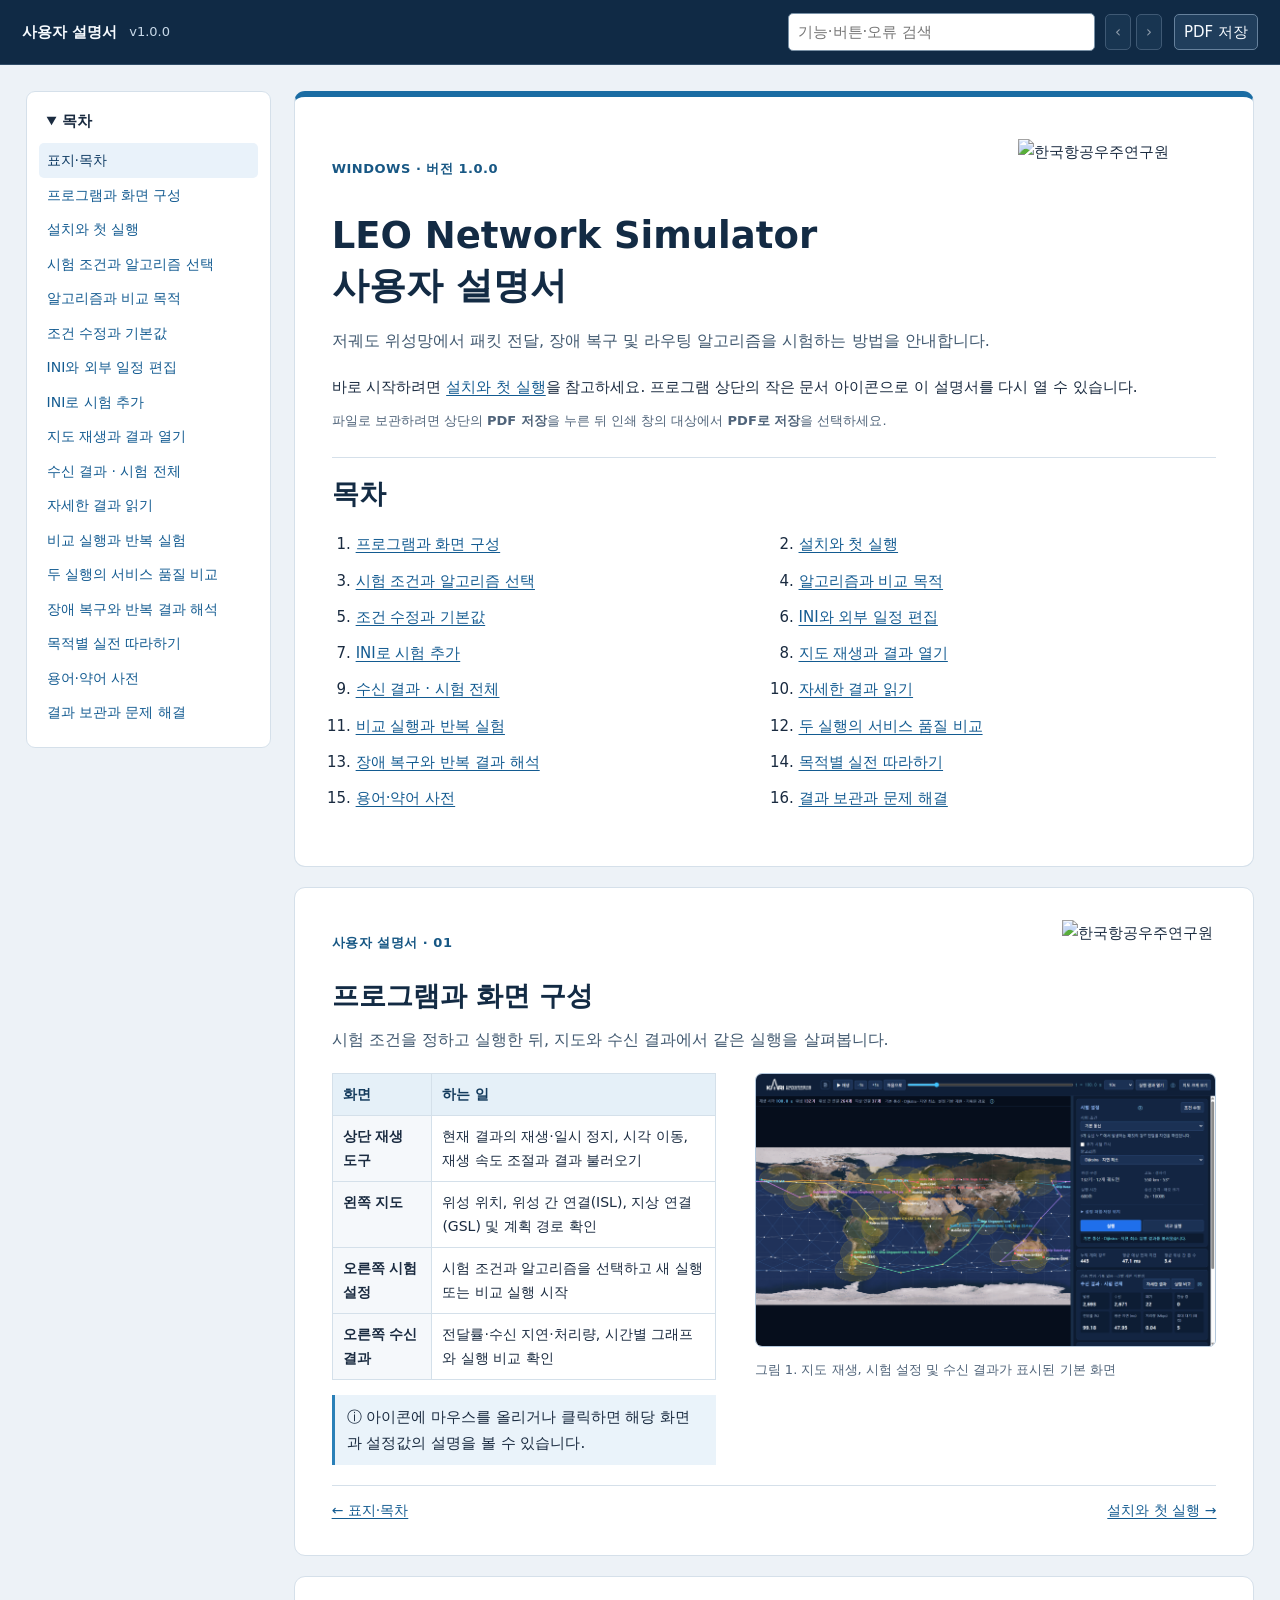
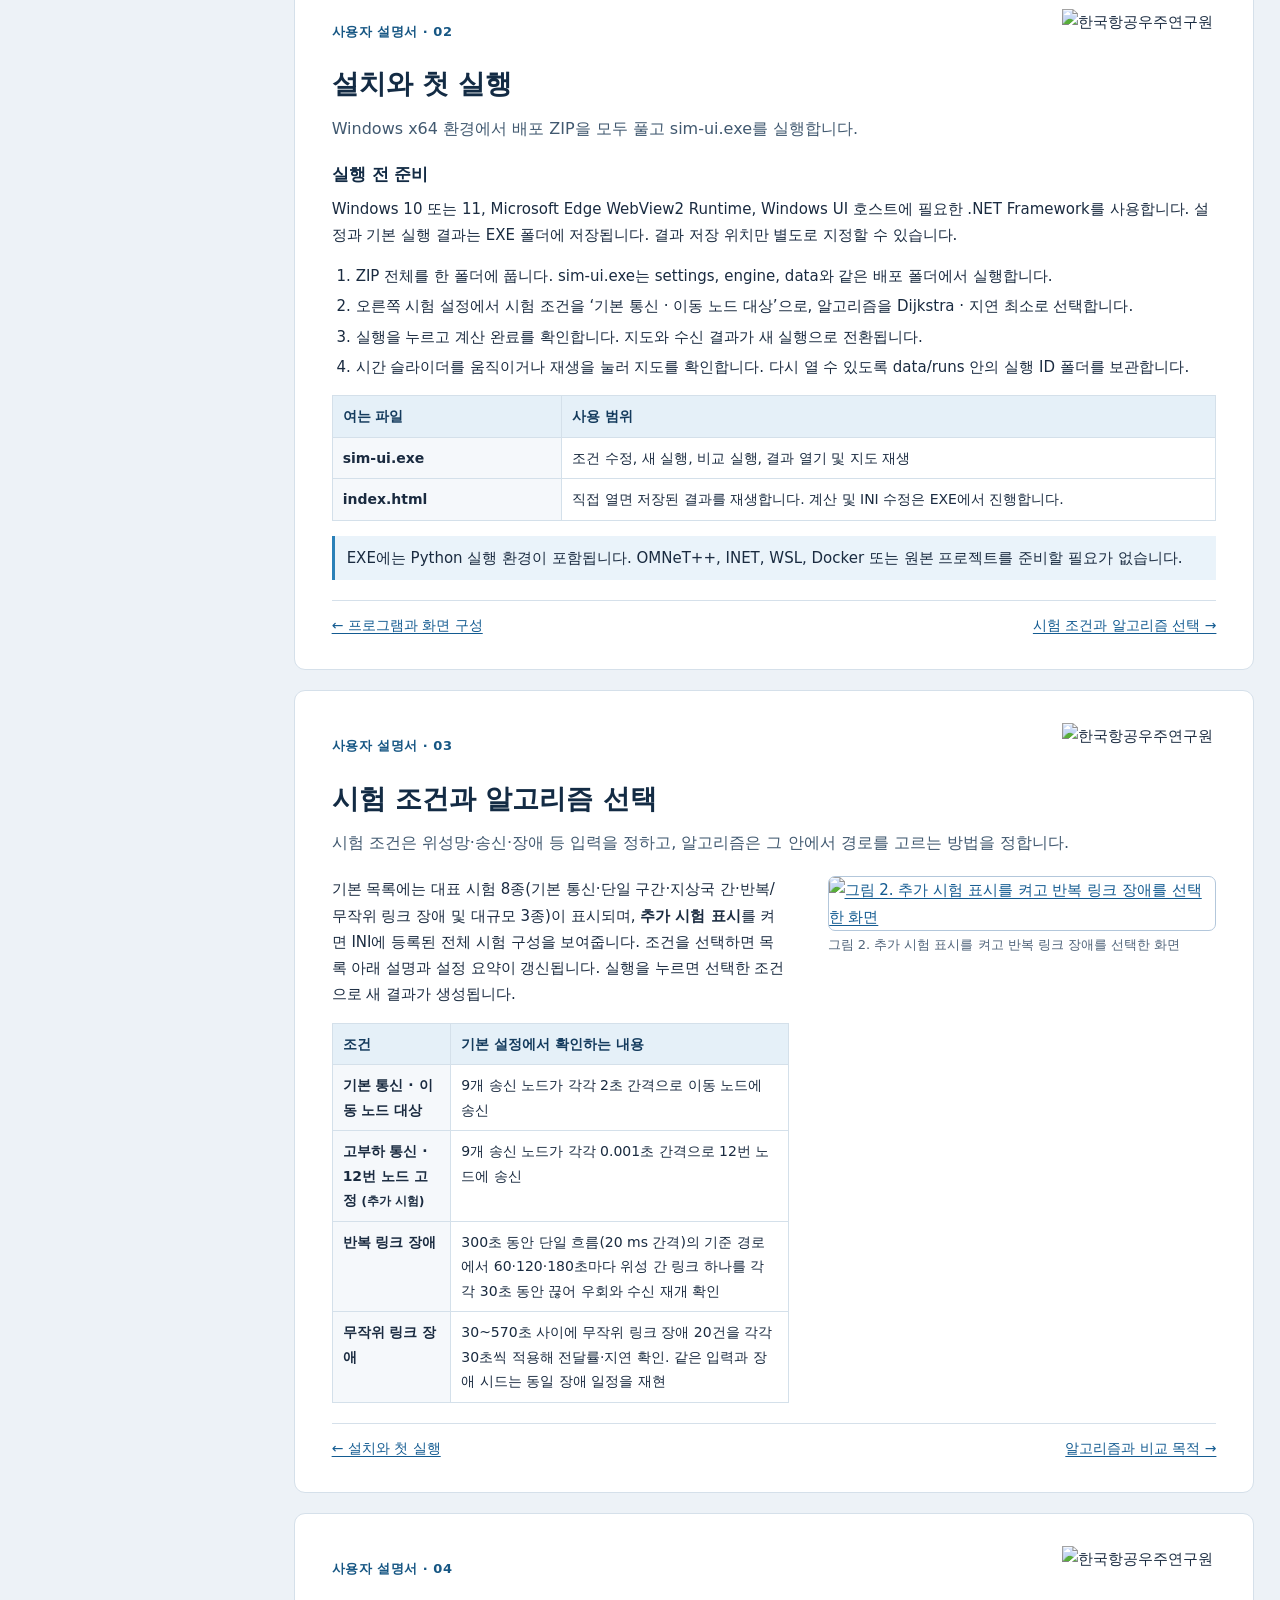
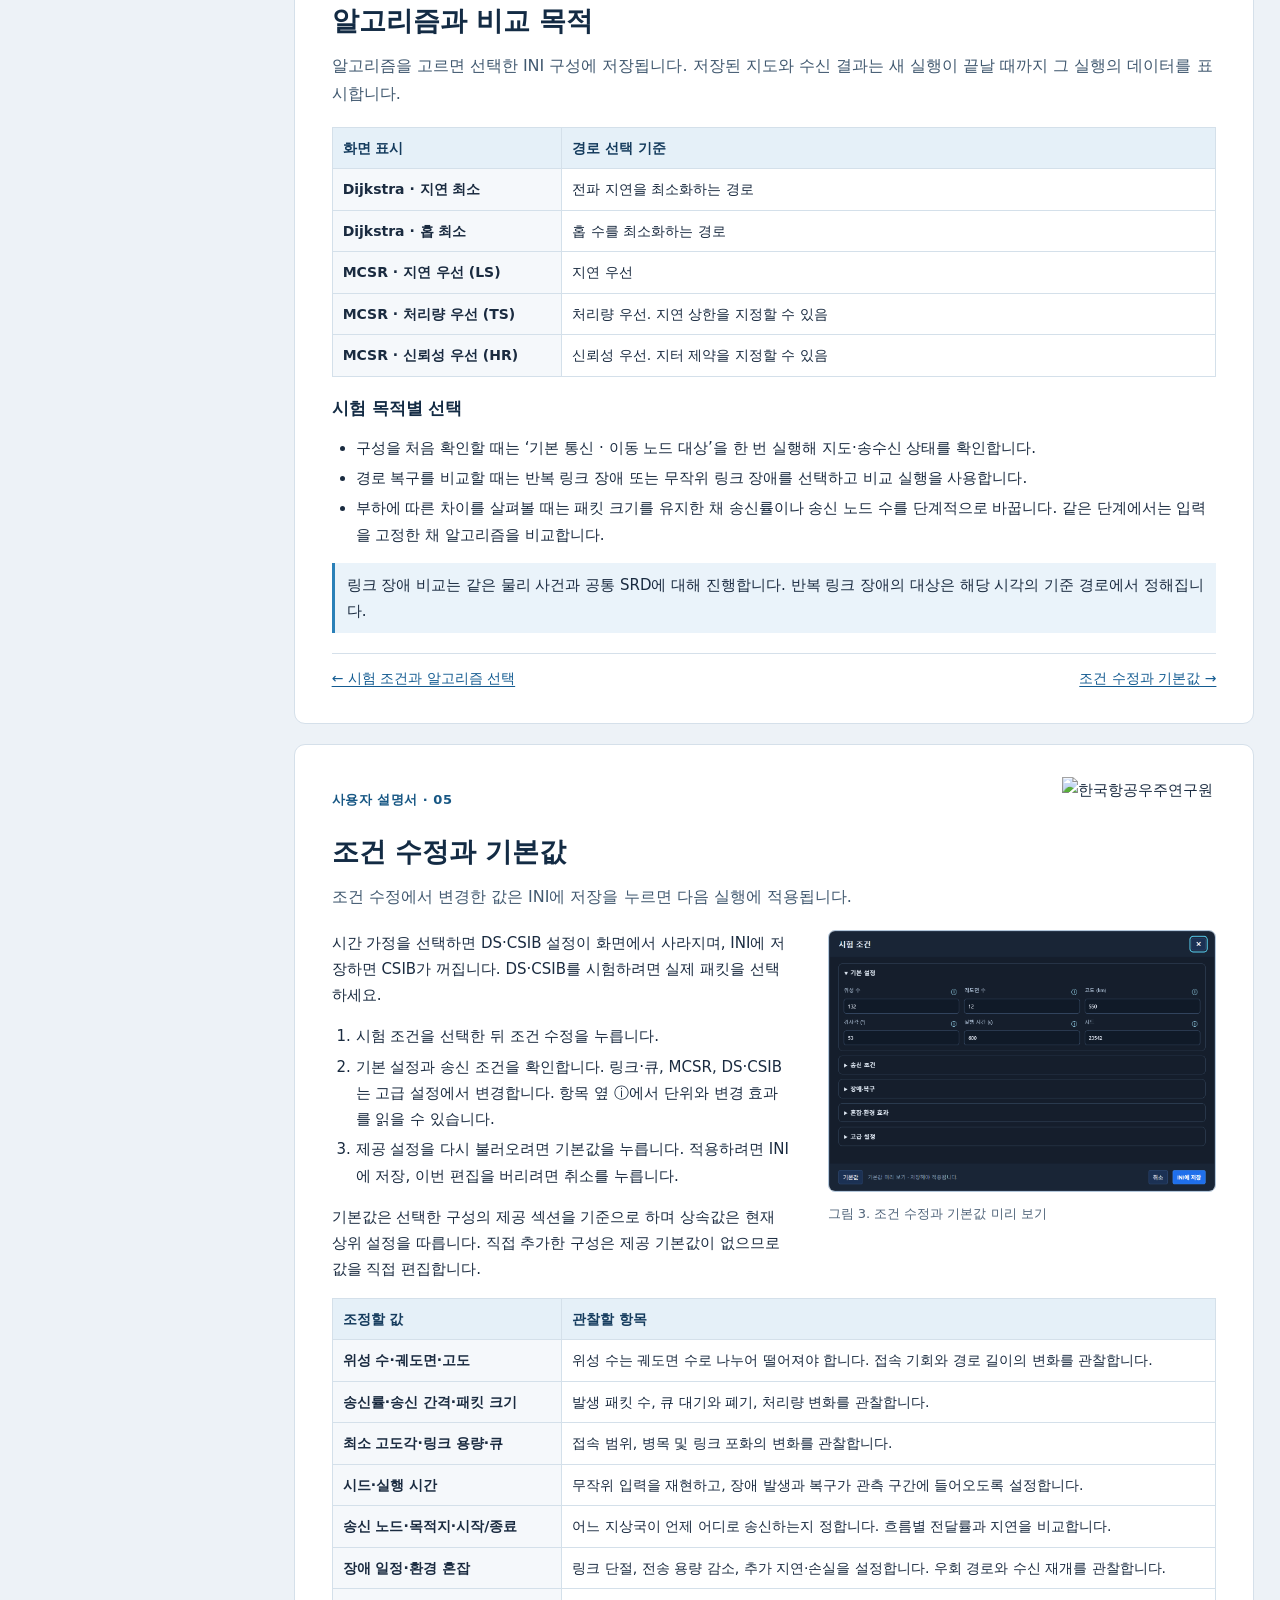
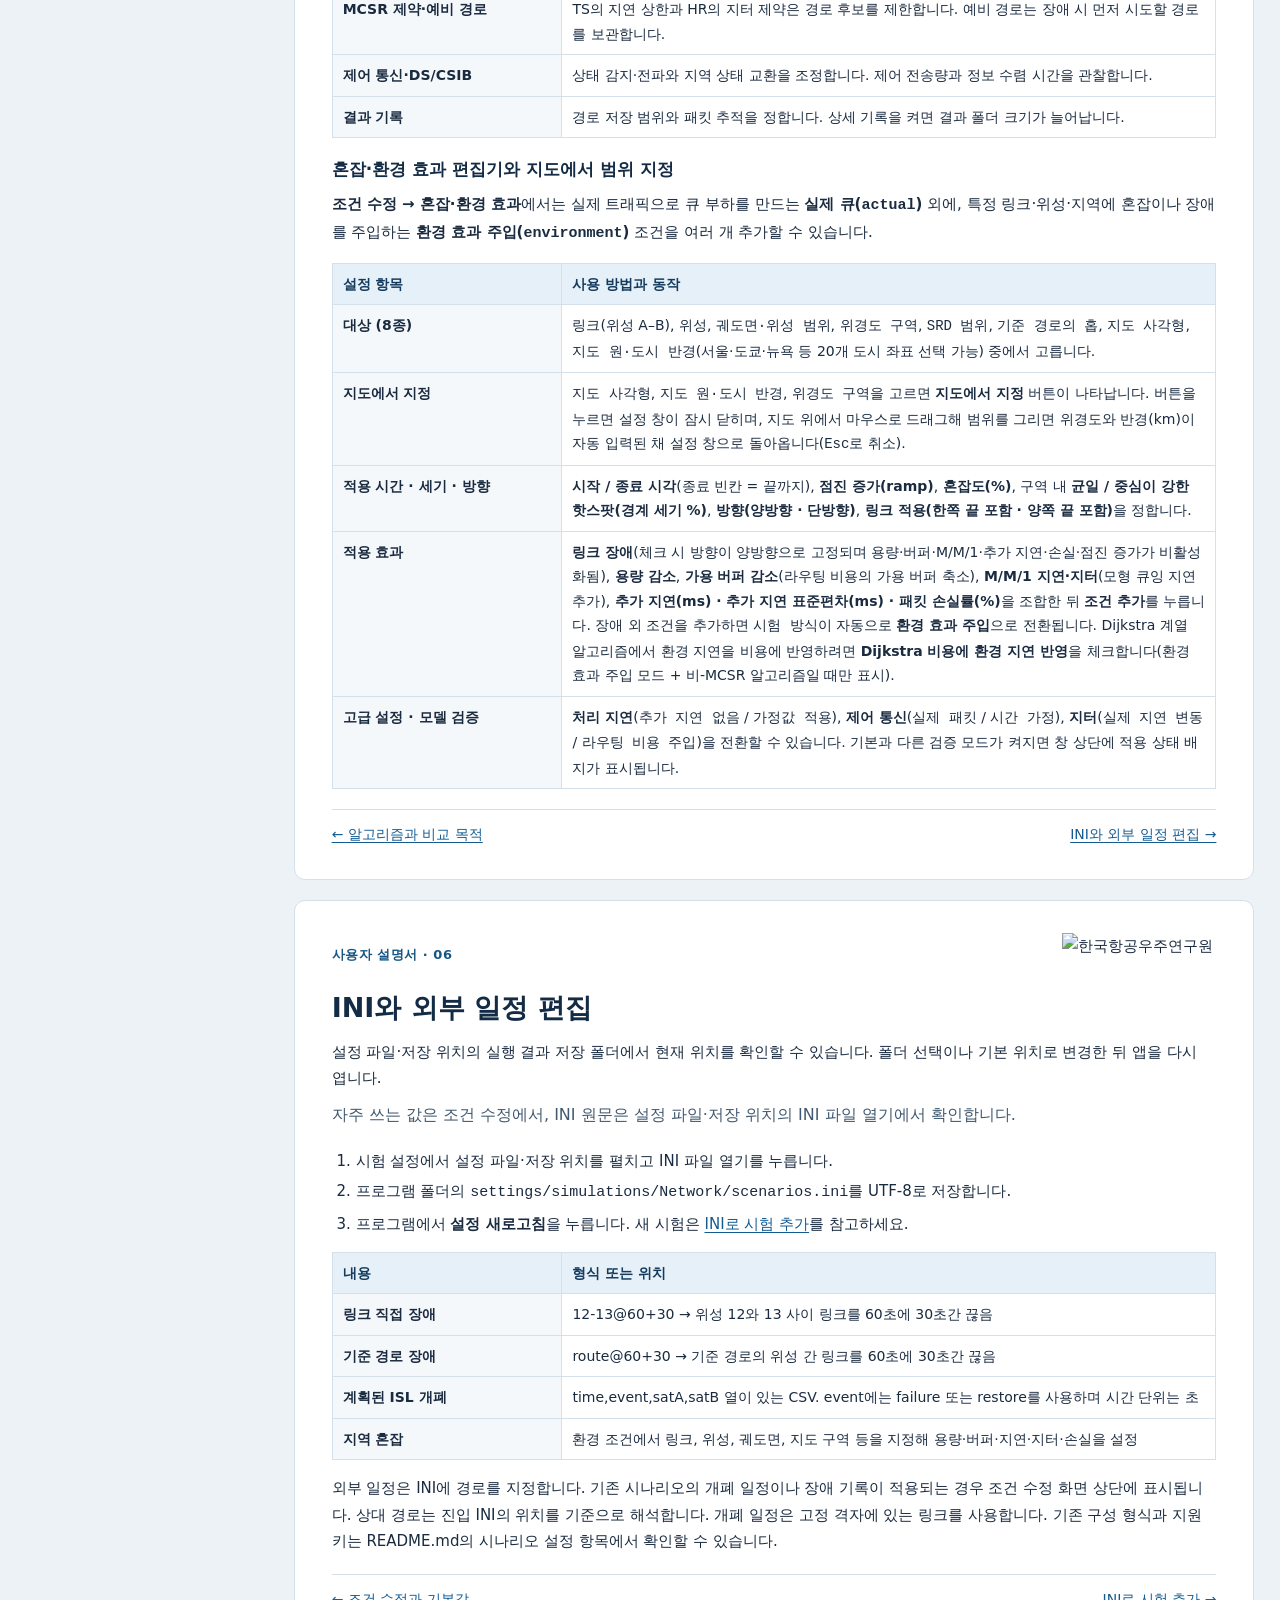
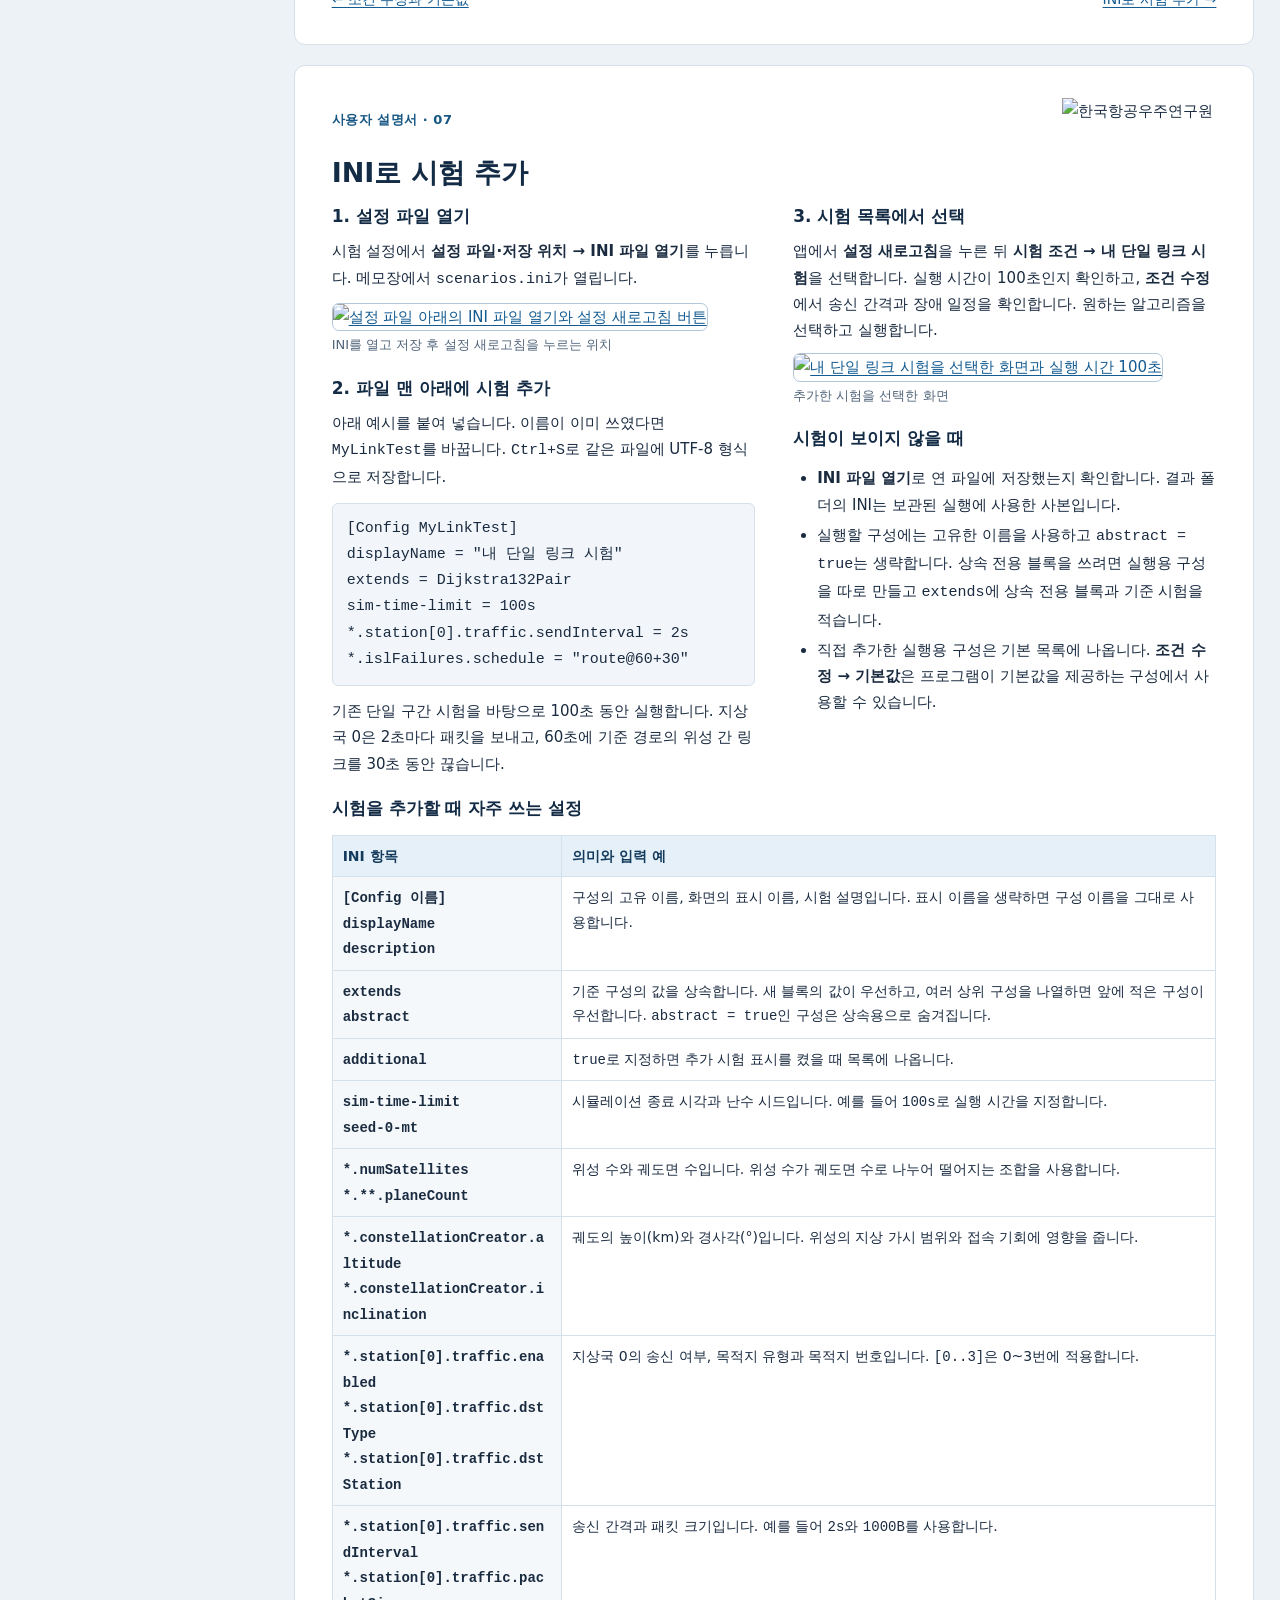
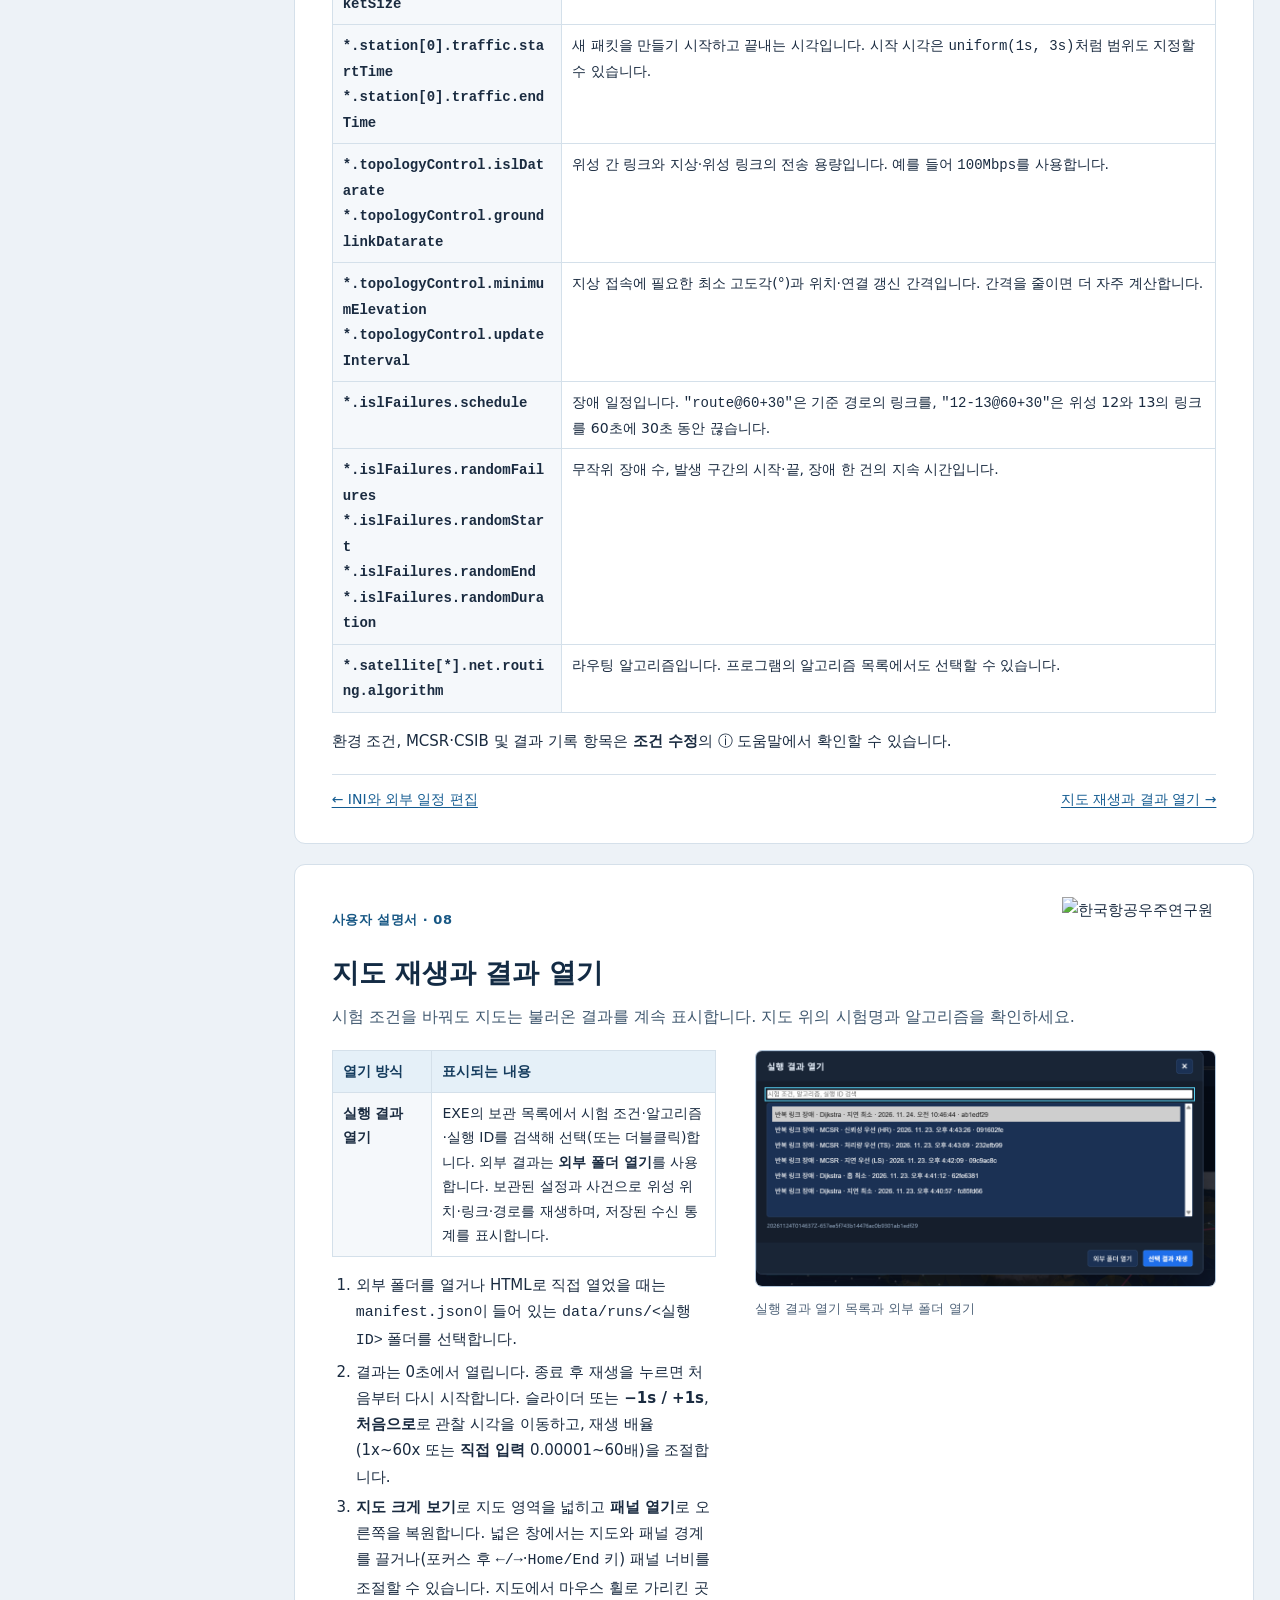
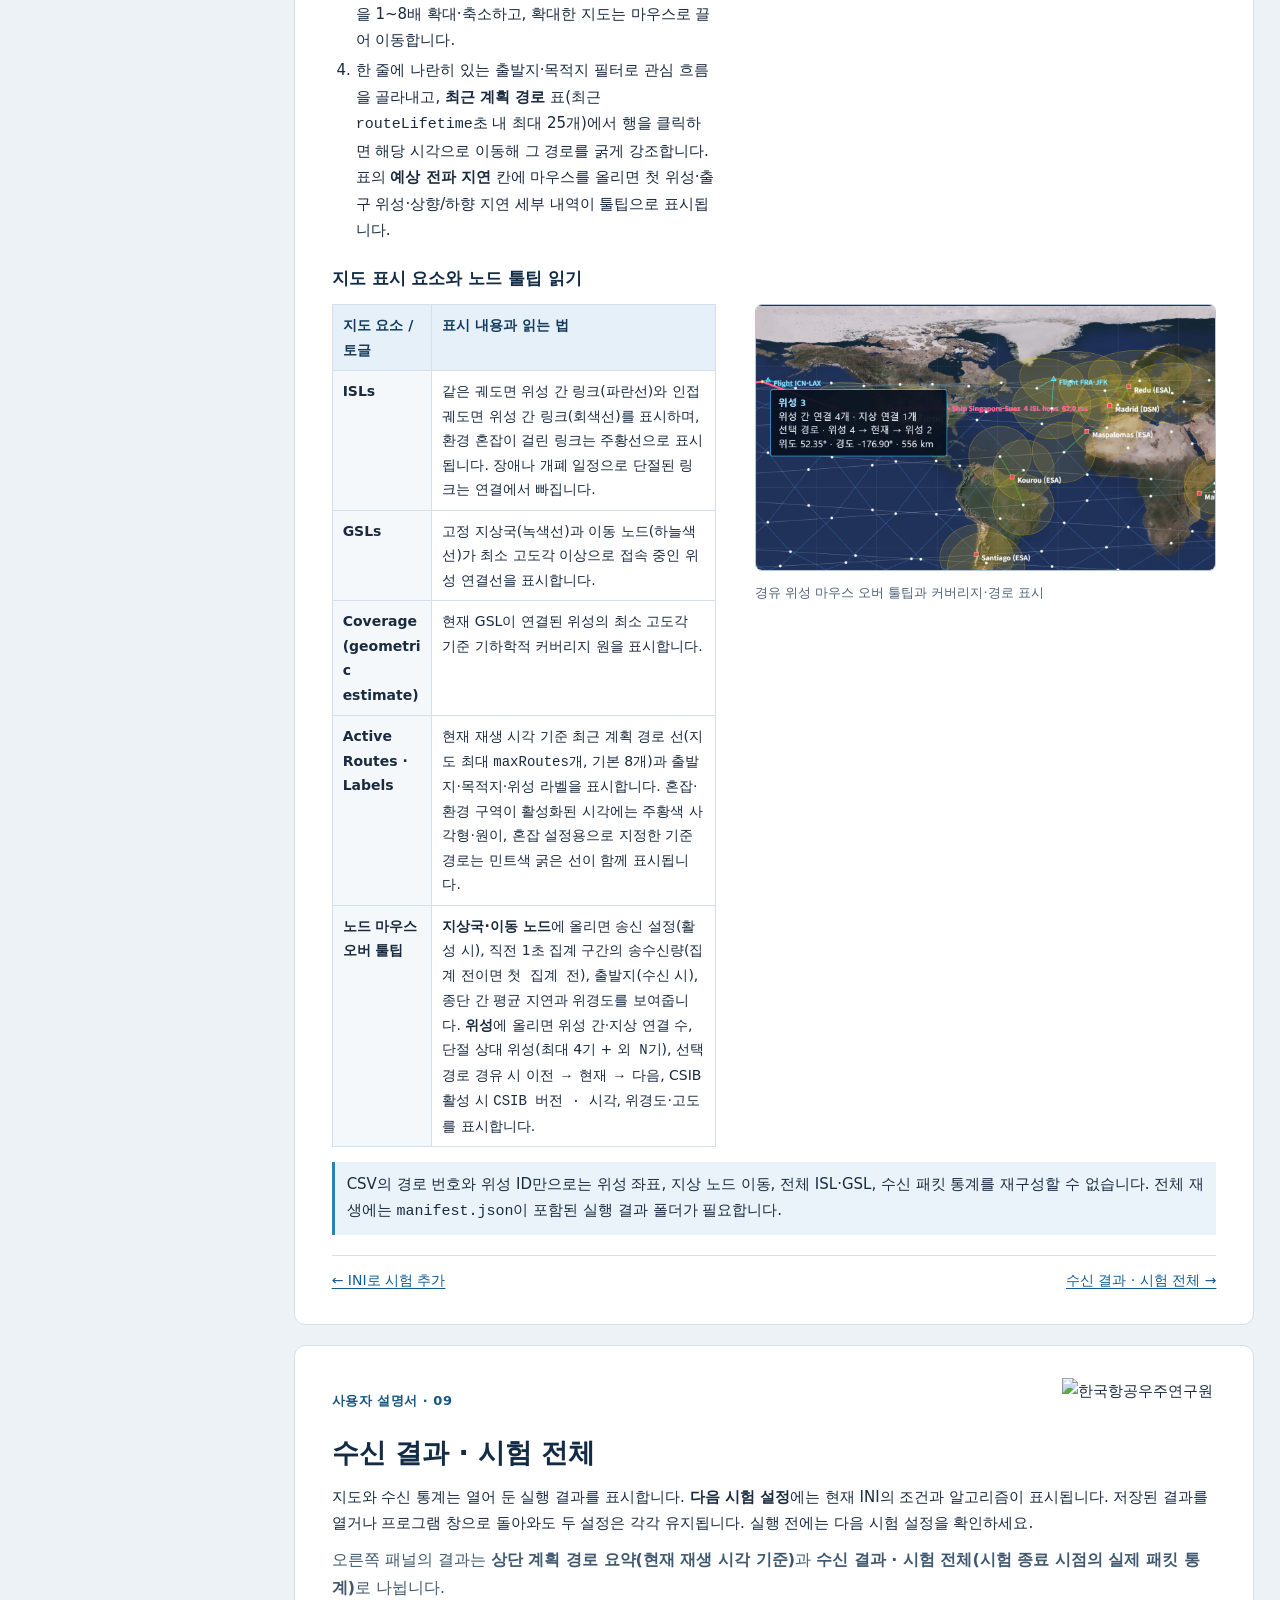
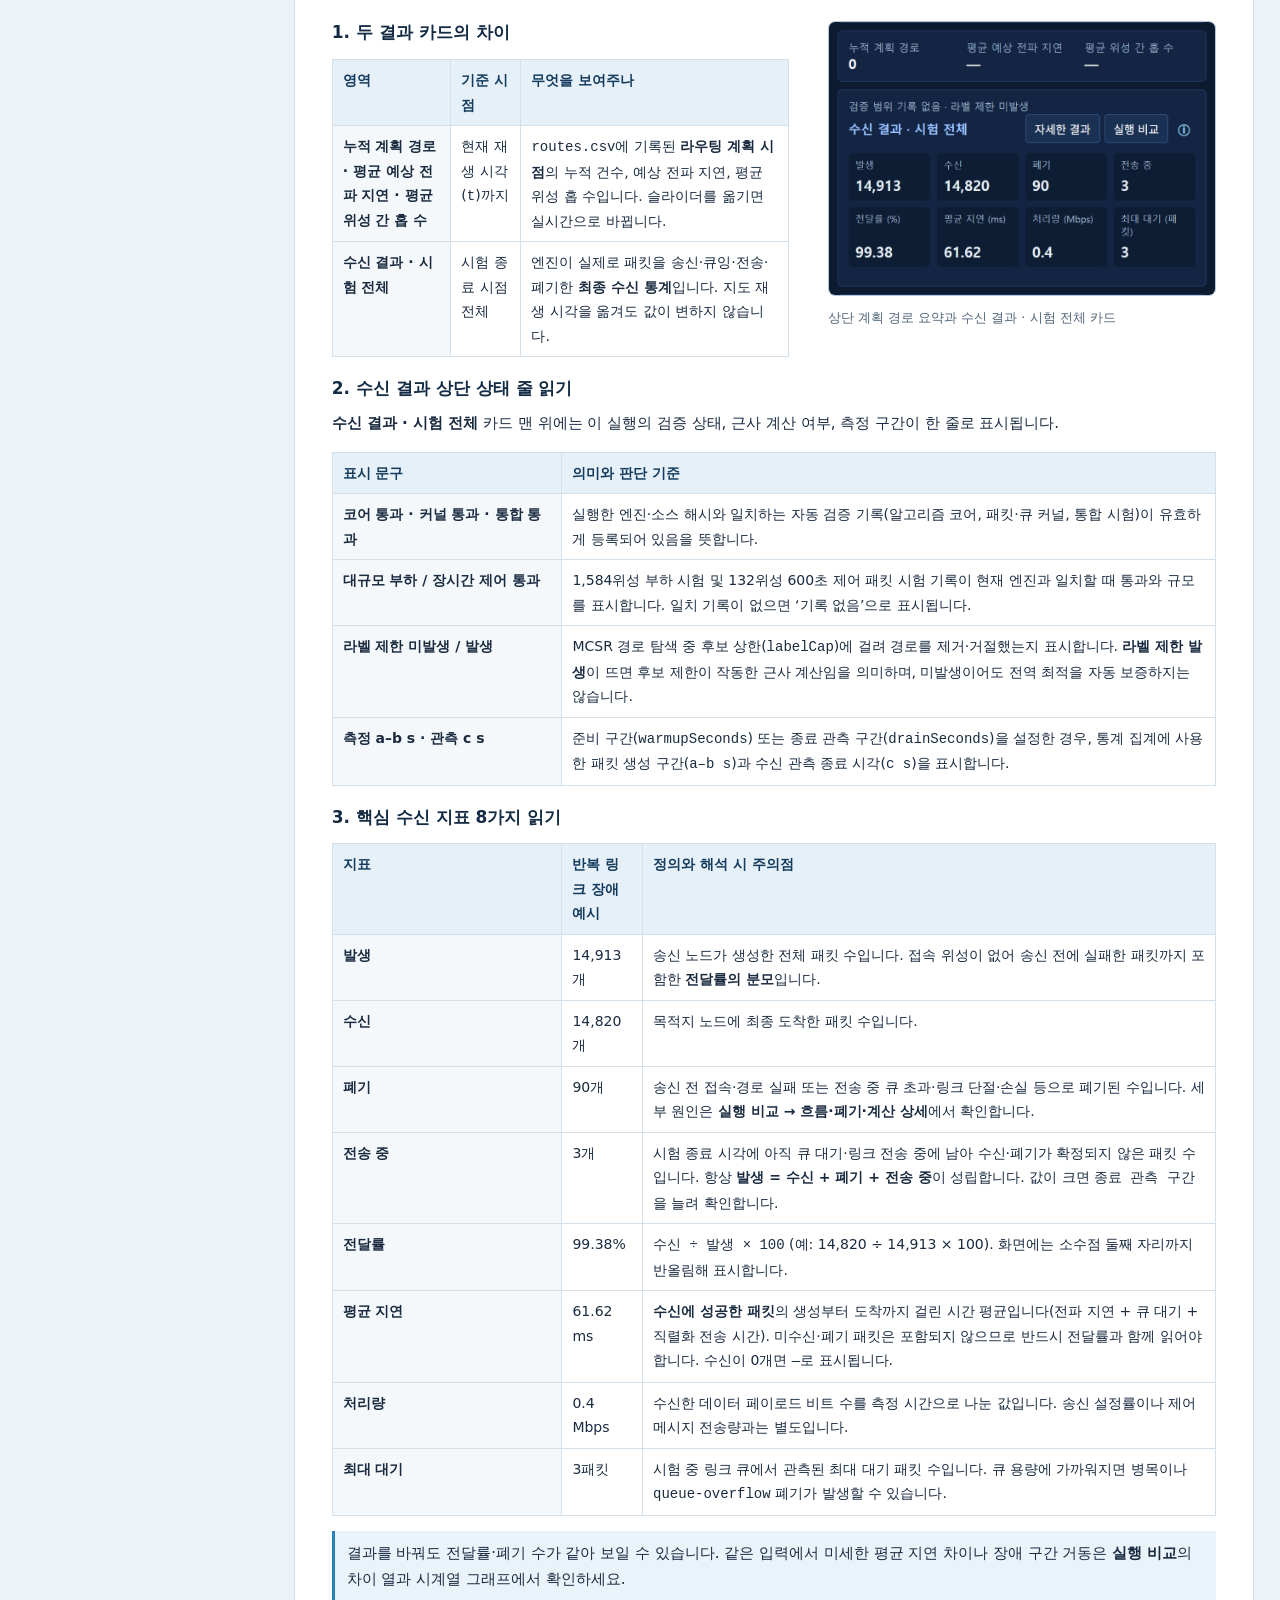
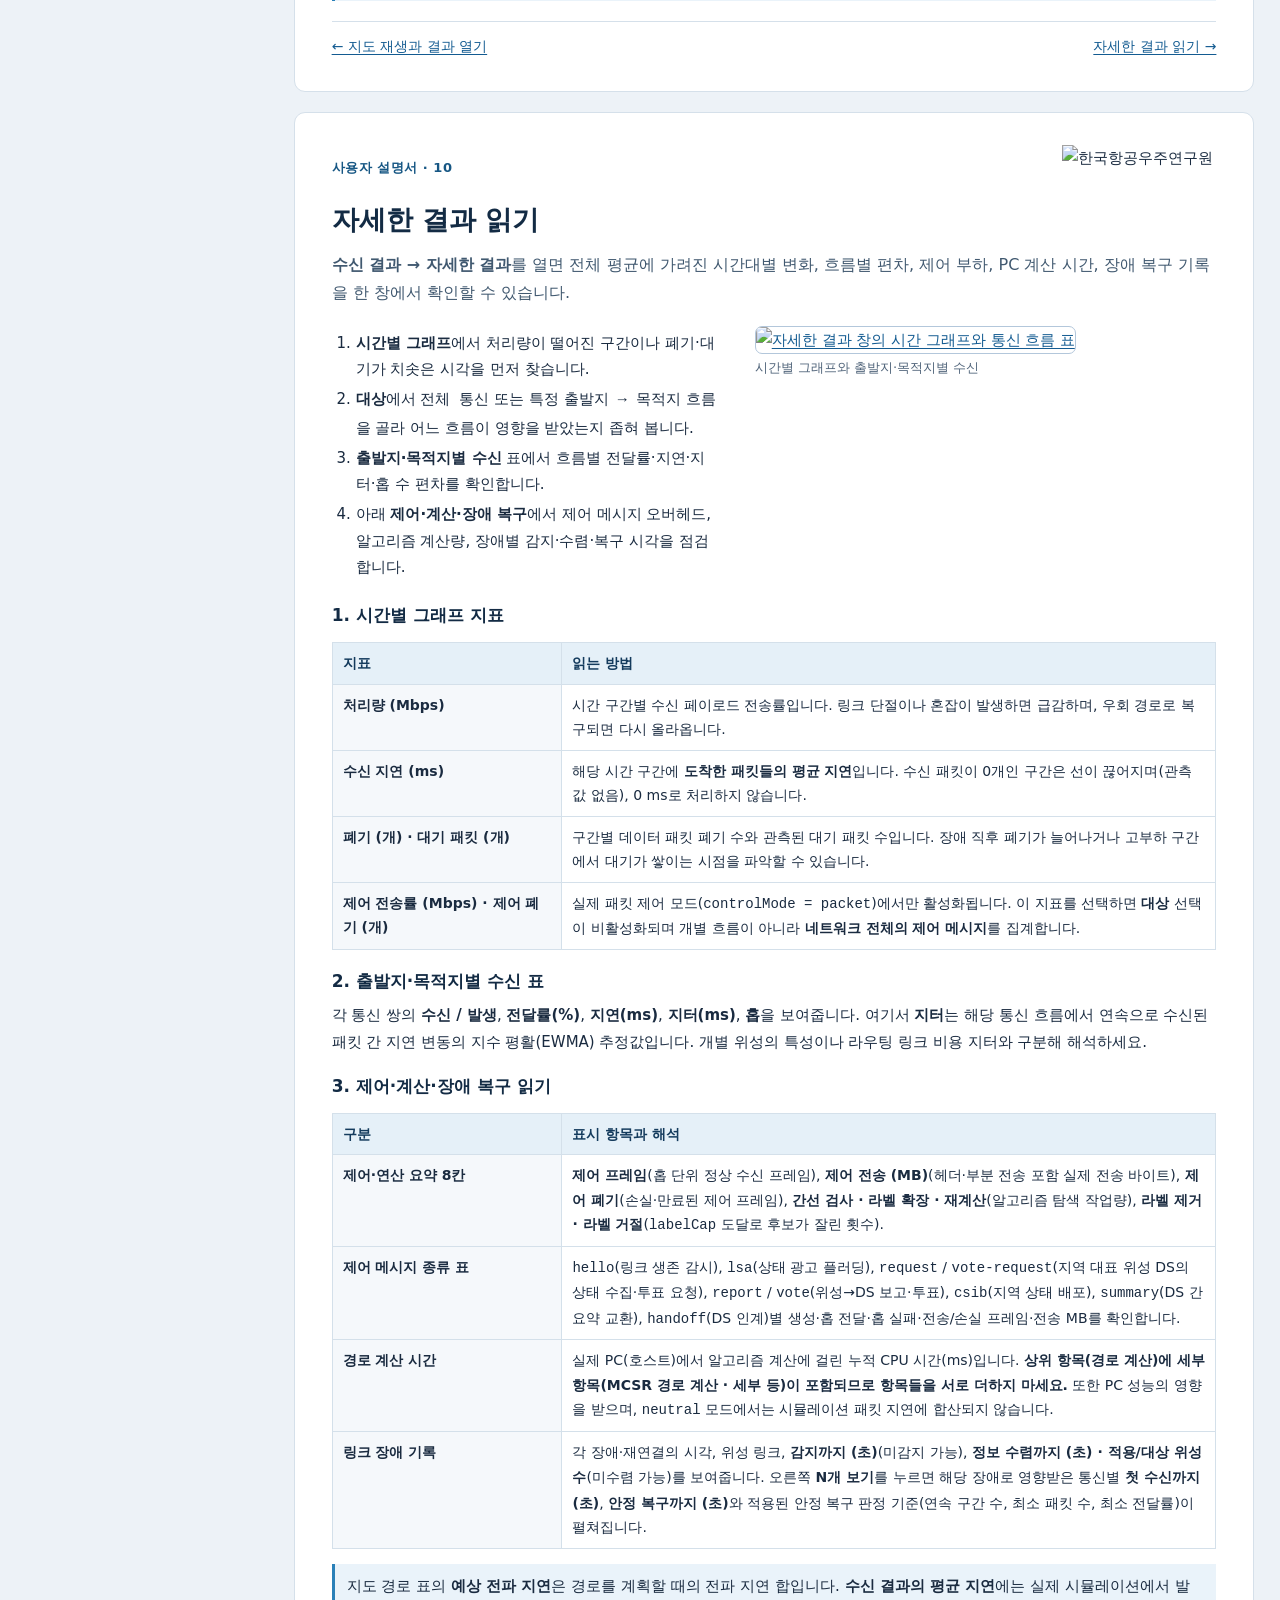
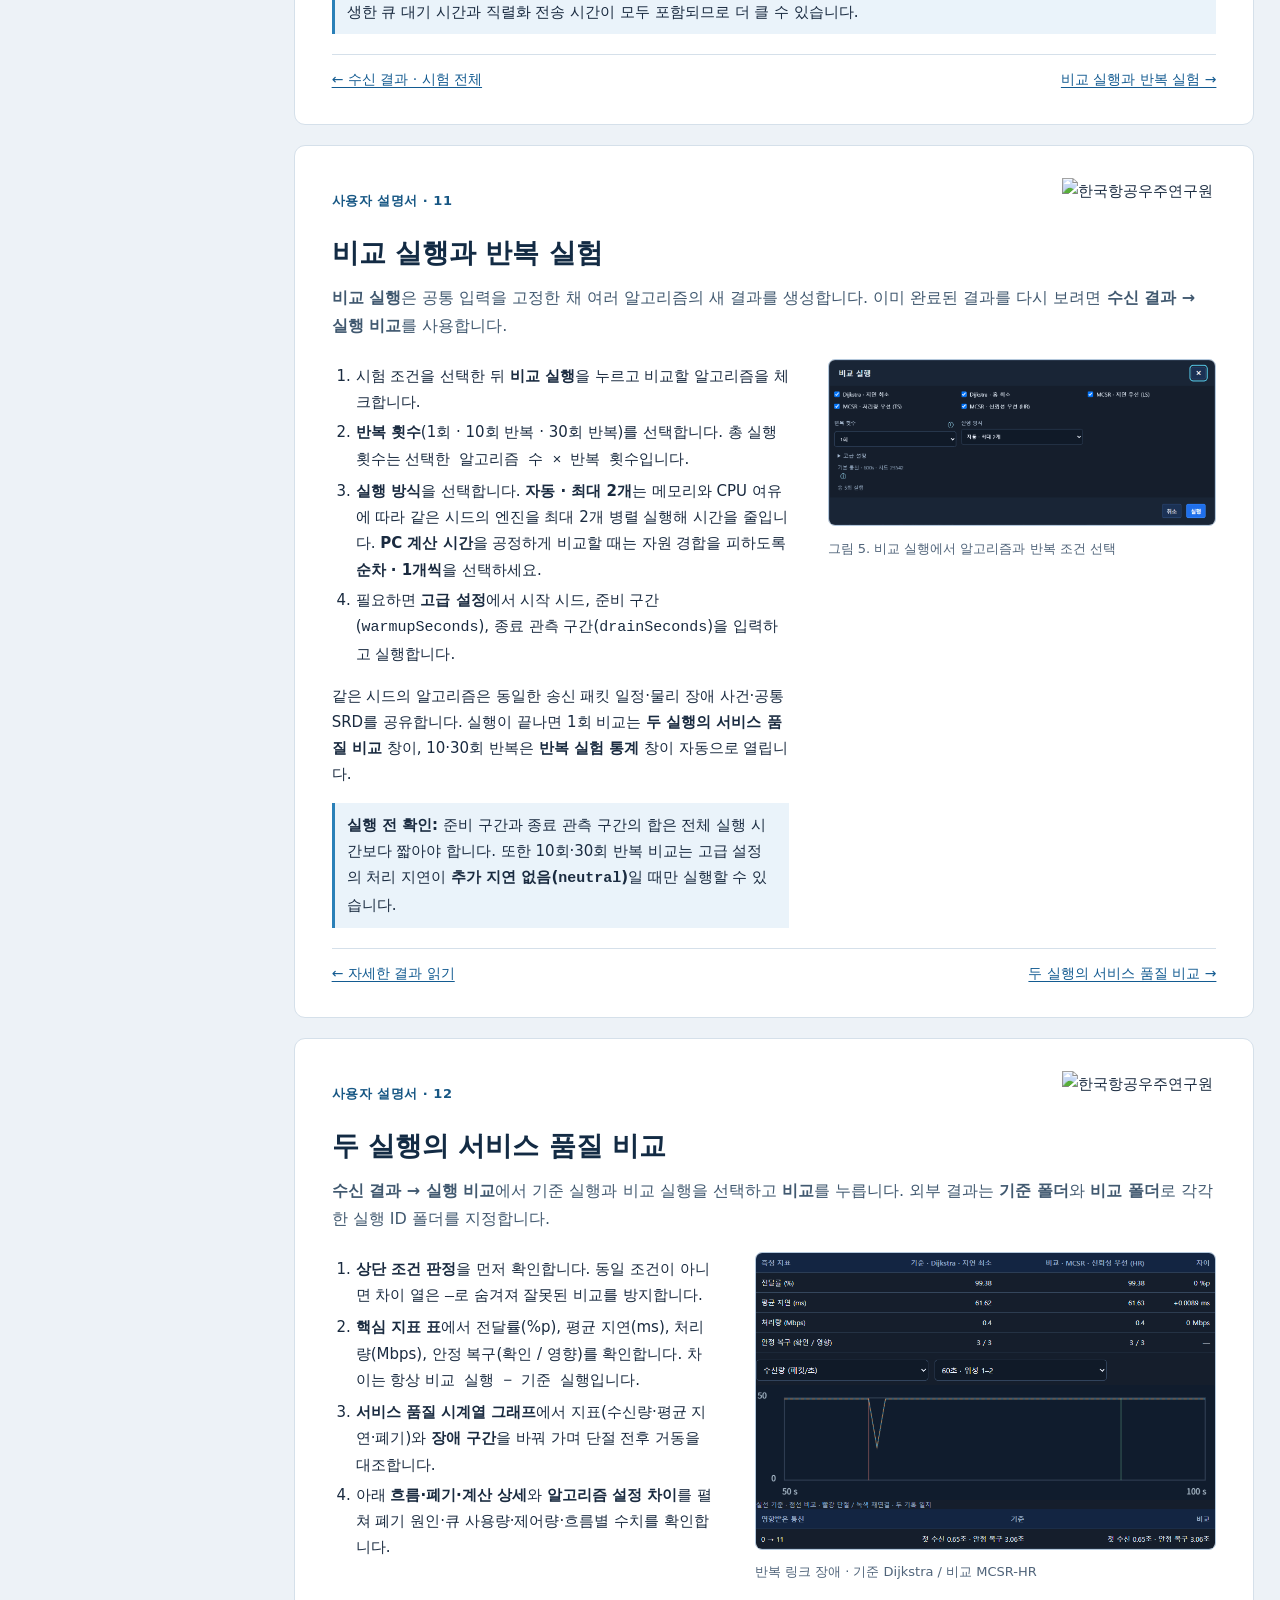
==== commit df516d26: "fix: 설정 변경버그 수정" ====
--- a/manual/index.html
+++ b/manual/index.html
@@ -244,6 +244,7 @@
 <figure><a href="assets/node-tooltip.png" target="_blank" rel="noopener"><img src="assets/node-tooltip.png" alt="지도 위 위성 노드에 마우스를 올렸을 때 연결 수와 선택 경로의 이전·다음 위성이 표시된 툴팁"></a><figcaption>경유 위성 마우스 오버 툴팁과 커버리지·경로 표시</figcaption></figure></div>
 <aside class="tip">CSV의 경로 번호와 위성 ID만으로는 위성 좌표, 지상 노드 이동, 전체 ISL·GSL, 수신 패킷 통계를 재구성할 수 없습니다. 전체 재생에는 <code>manifest.json</code>이 포함된 실행 결과 폴더가 필요합니다.</aside><nav class="paging" aria-label="항목 이동"><a href="#add-trial">← INI로 시험 추가</a><a href="#metrics">수신 결과 · 시험 전체 →</a></nav>
 </section><section class="sheet" id="metrics" aria-labelledby="metrics-title"><div class="sheet-brand"><p class="kicker">사용자 설명서 · 09</p><img src="assets/Kari_logo.png" alt="한국항공우주연구원" width="2170" height="725"></div><h2 id="metrics-title">수신 결과 · 시험 전체</h2>
+<p>지도와 수신 통계는 열어 둔 실행 결과를 표시합니다. <strong>다음 시험 설정</strong>에는 현재 INI의 조건과 알고리즘이 표시됩니다. 저장된 결과를 열거나 프로그램 창으로 돌아와도 두 설정은 각각 유지됩니다. 실행 전에는 다음 시험 설정을 확인하세요.</p>
 <p class="lead">오른쪽 패널의 결과는 <strong>상단 계획 경로 요약(현재 재생 시각 기준)</strong>과 <strong>수신 결과 · 시험 전체(시험 종료 시점의 실제 패킷 통계)</strong>로 나뉩니다.</p>
 <div class="illustrated"><div>
 <h3>1. 두 결과 카드의 차이</h3>
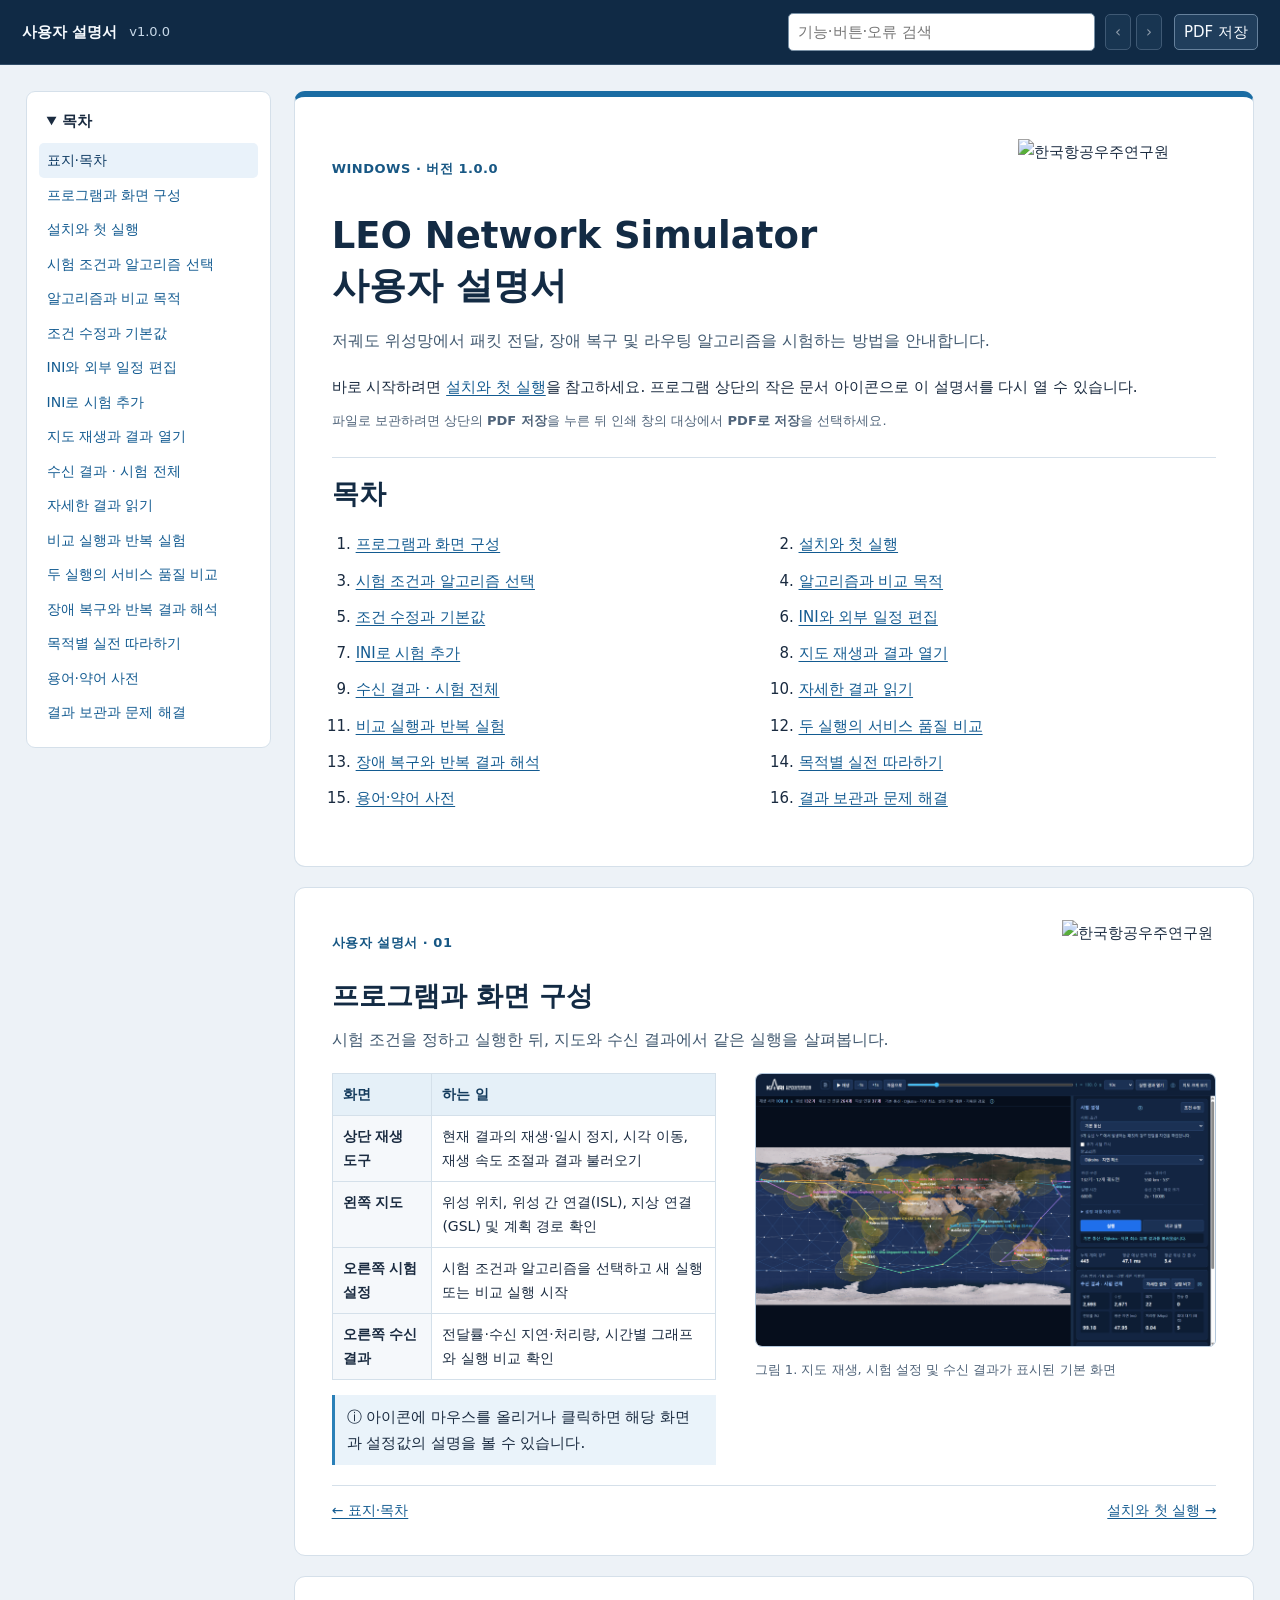
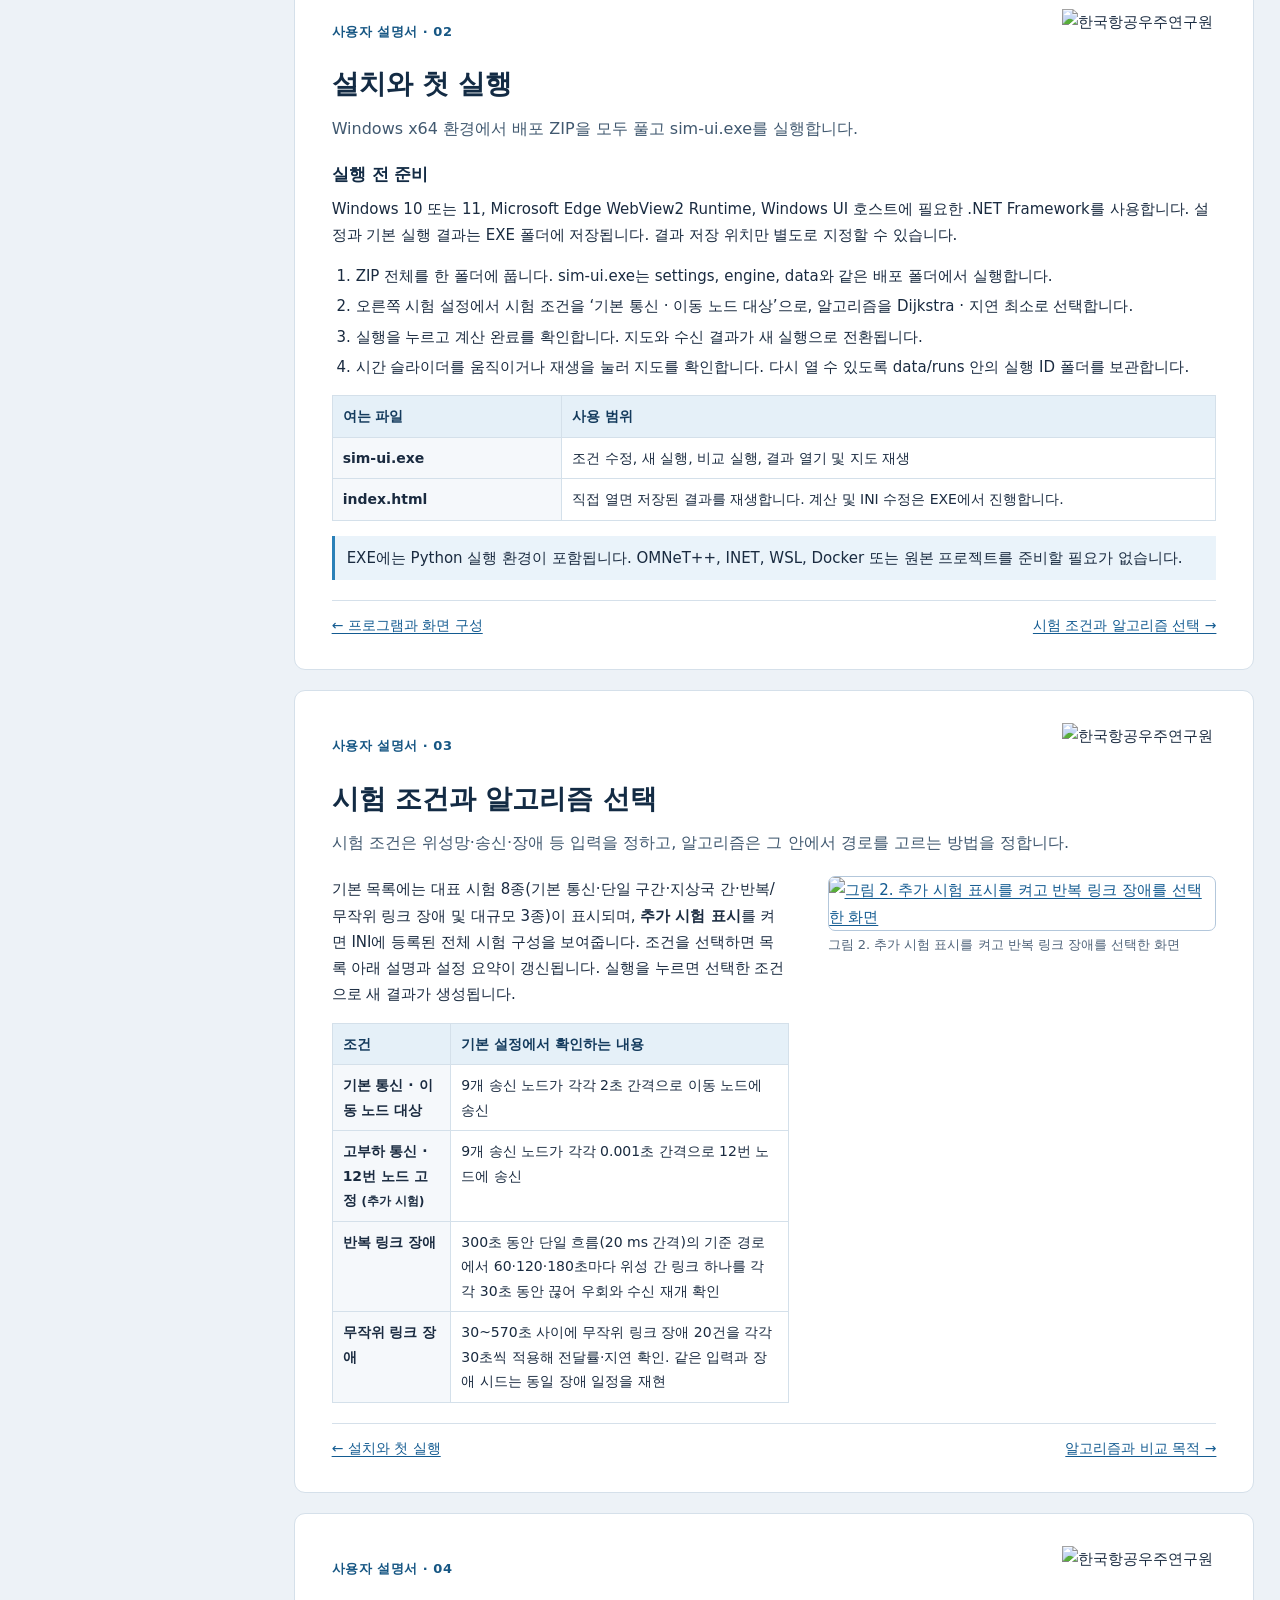
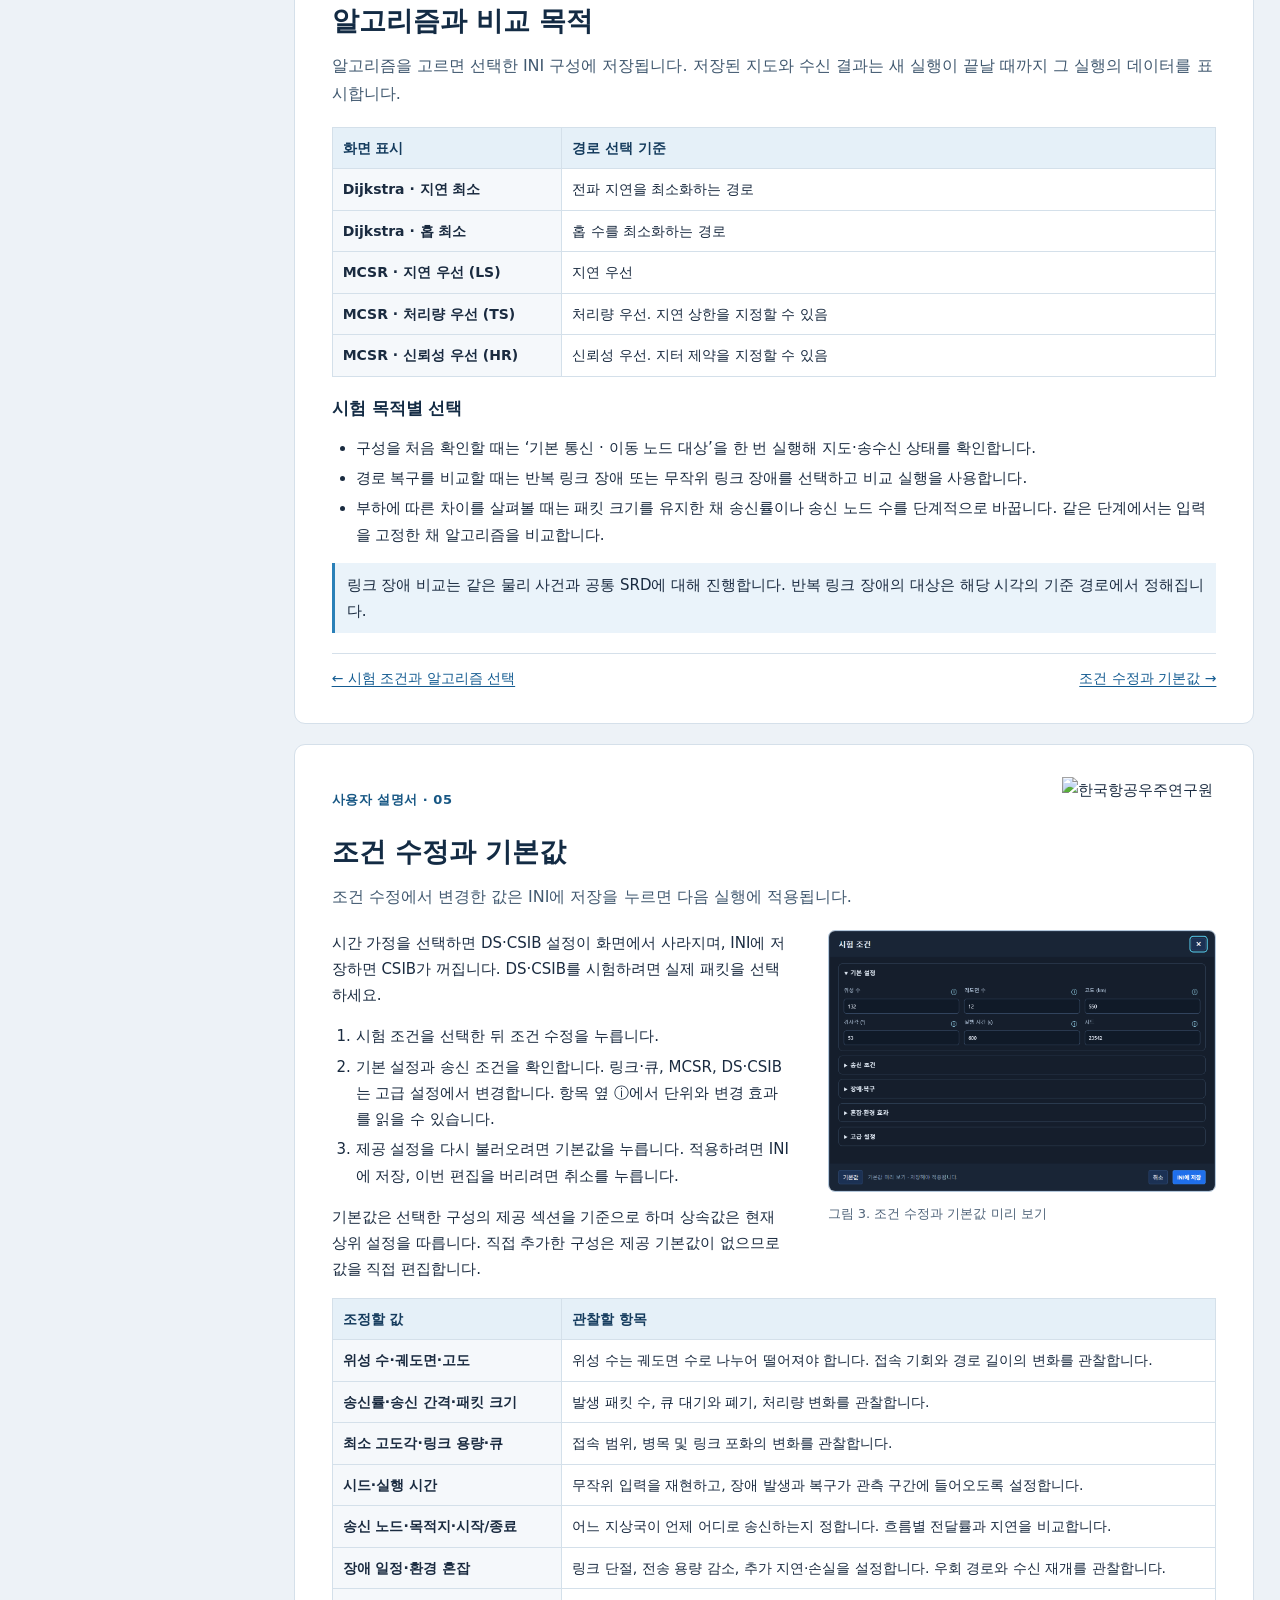
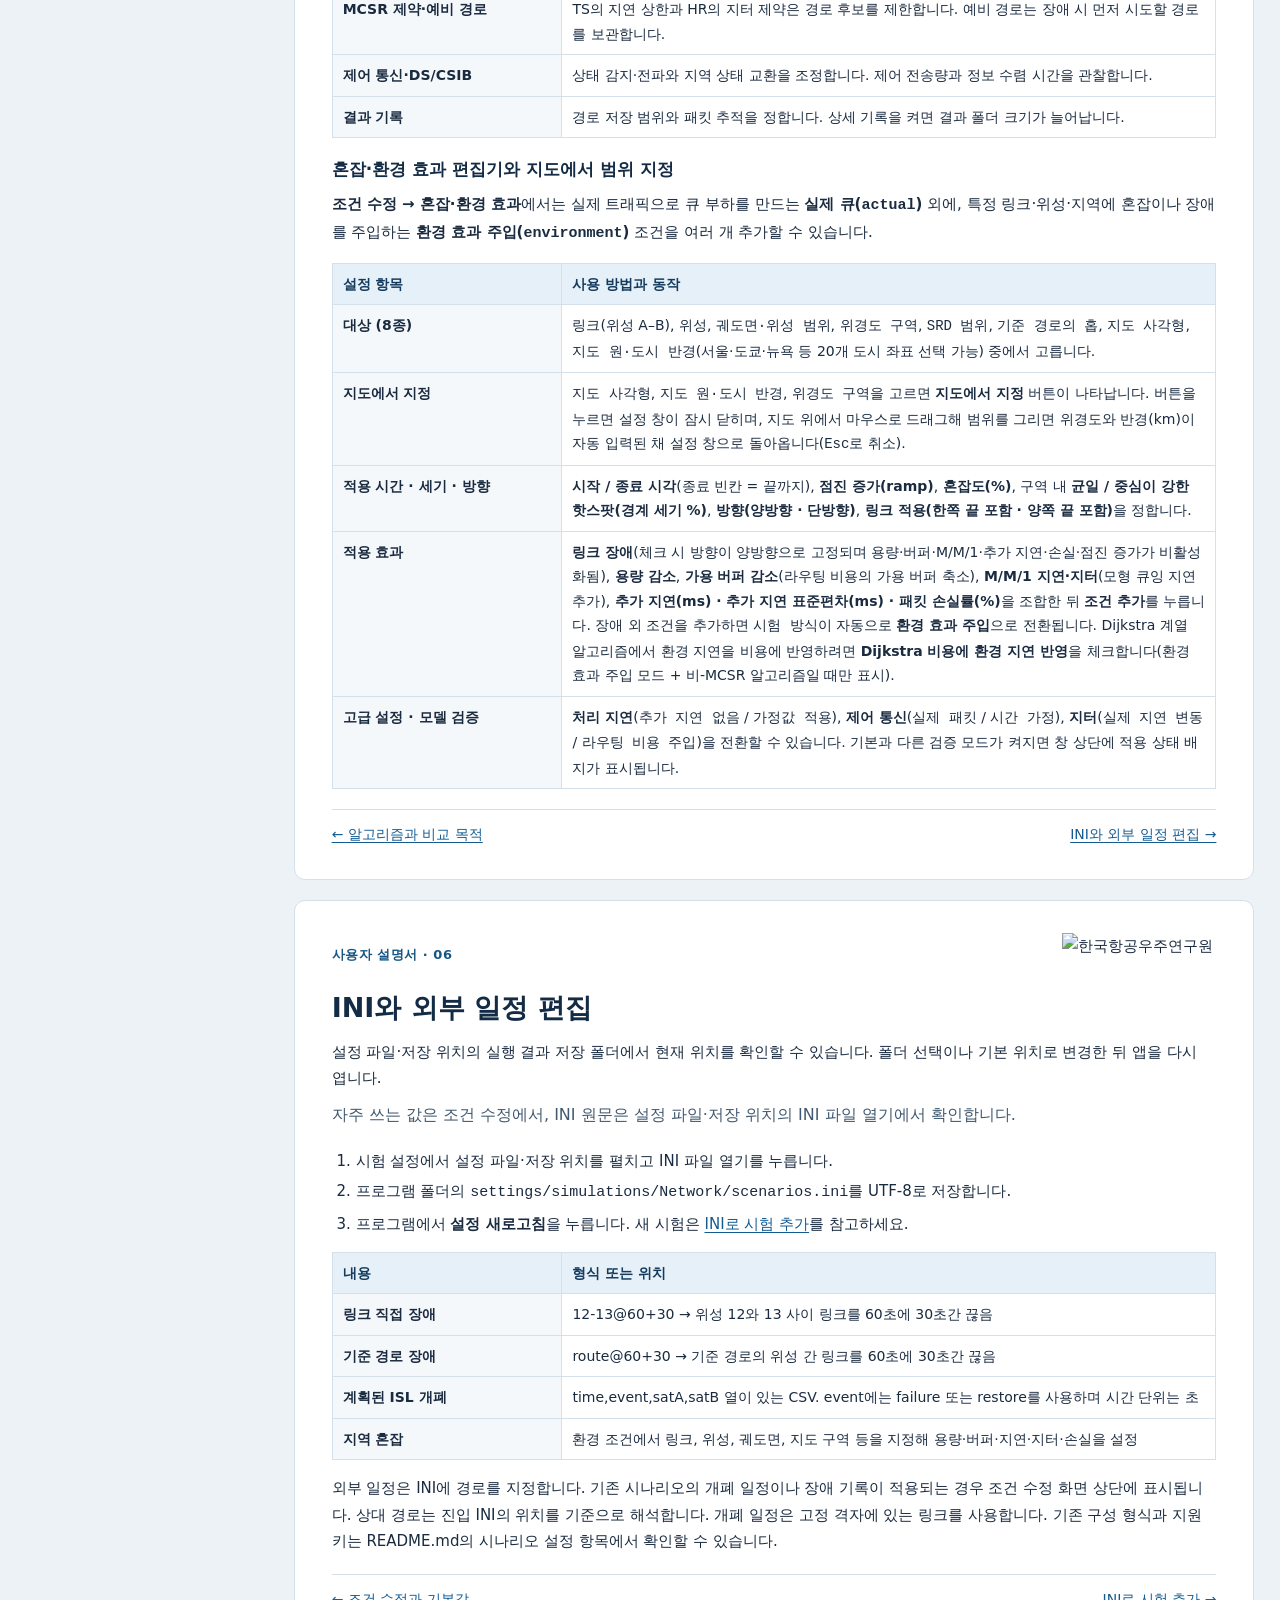
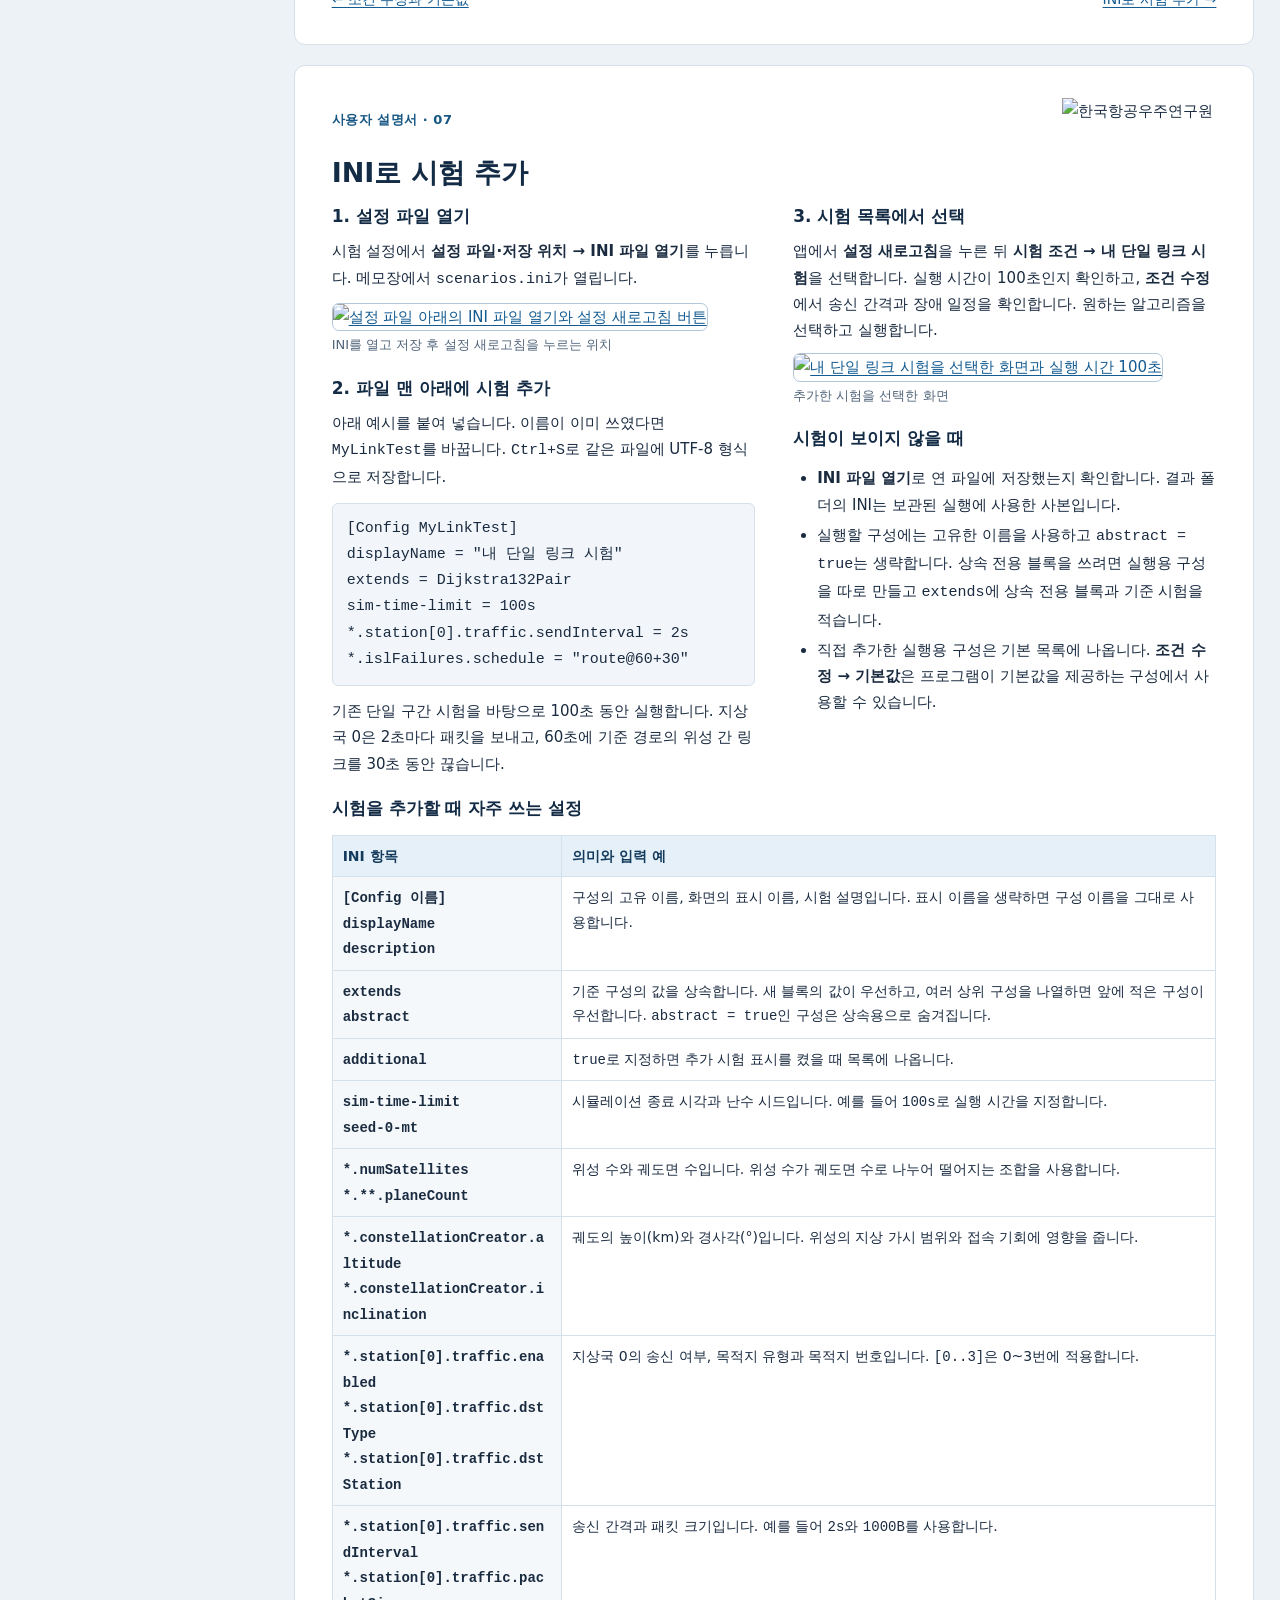
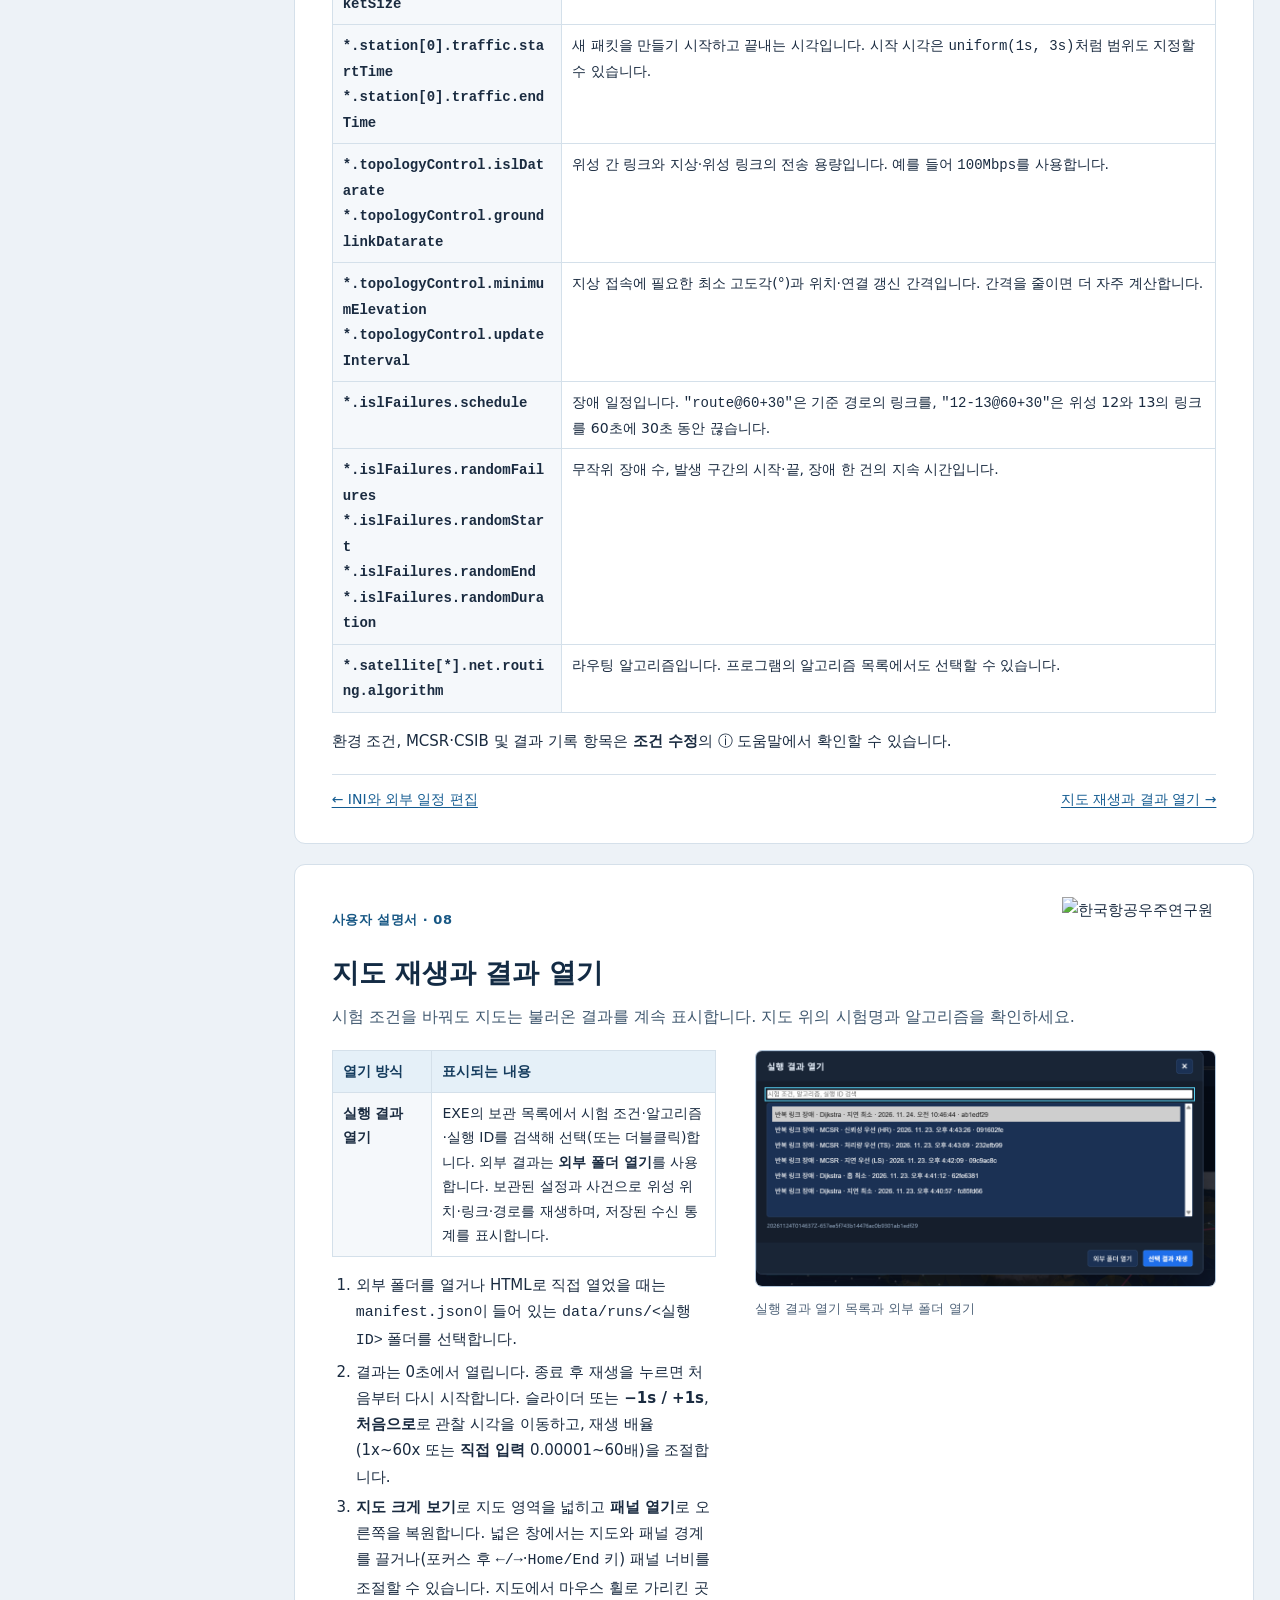
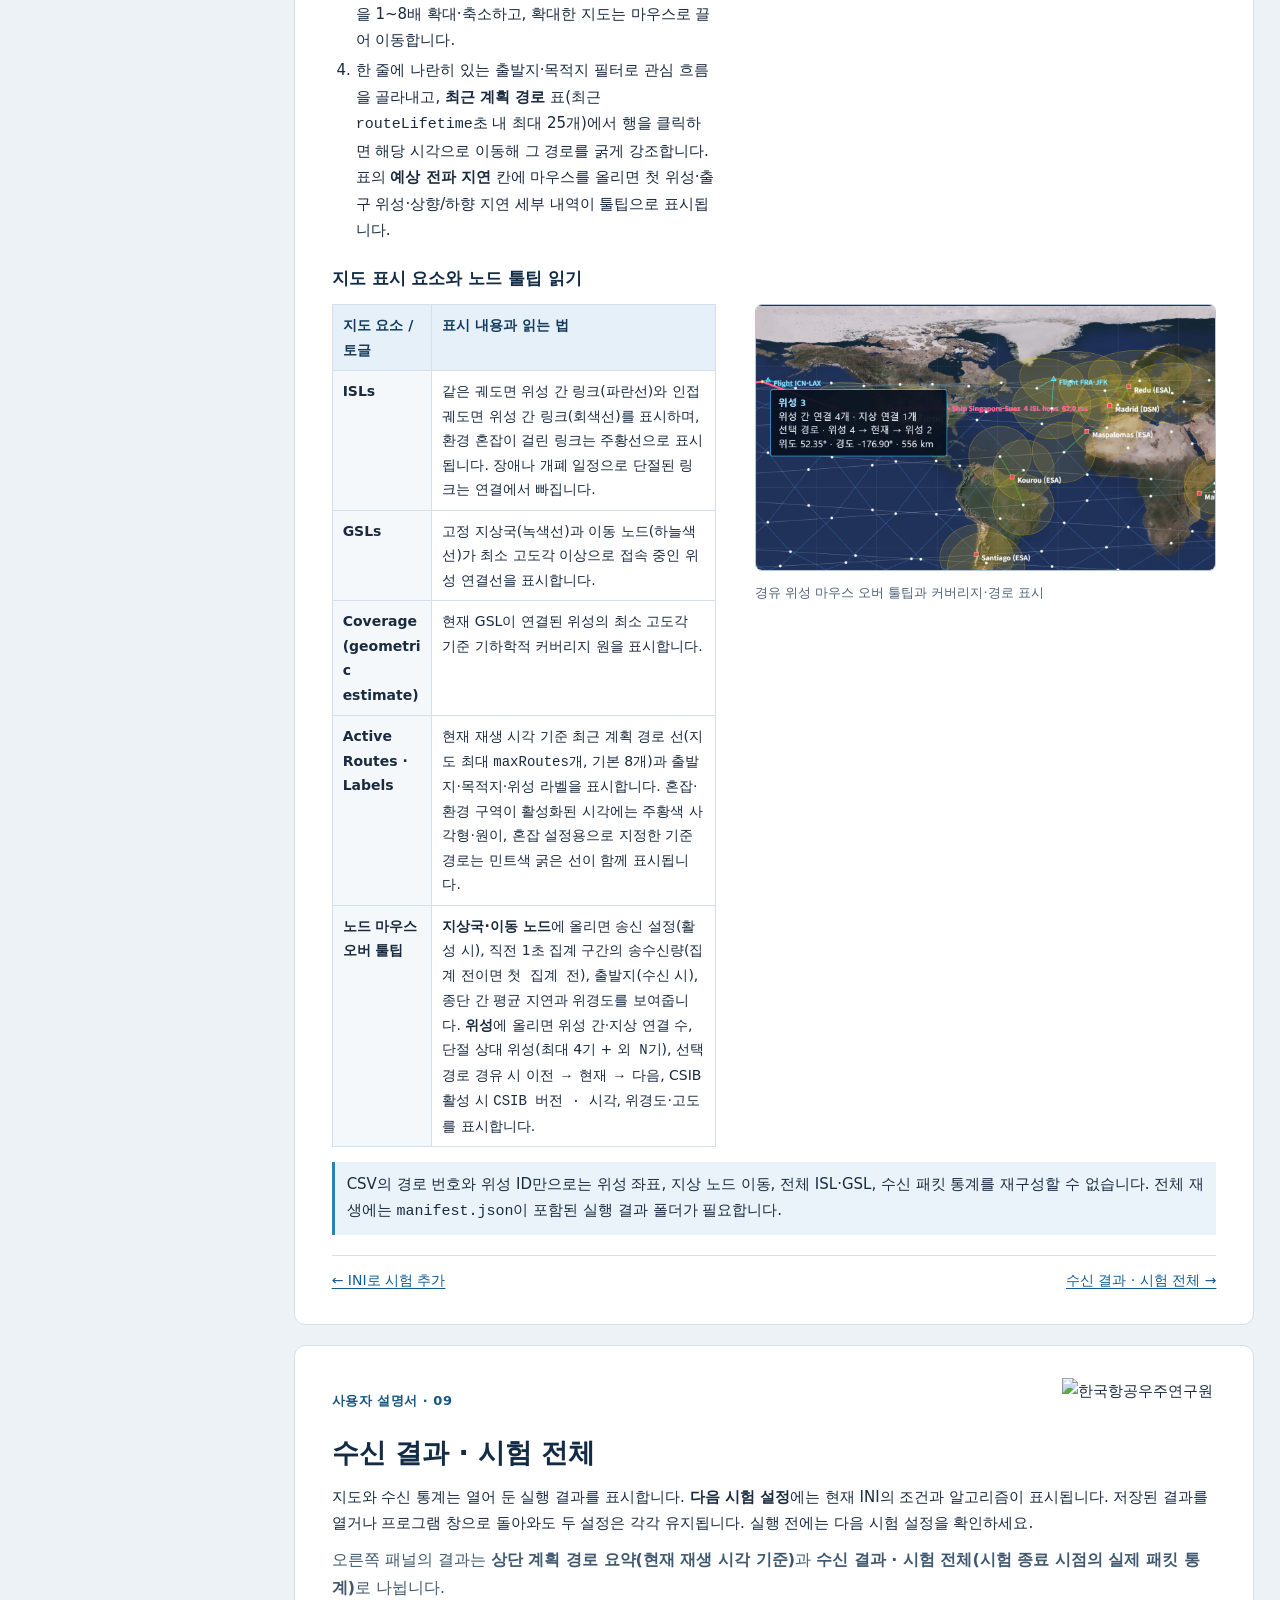
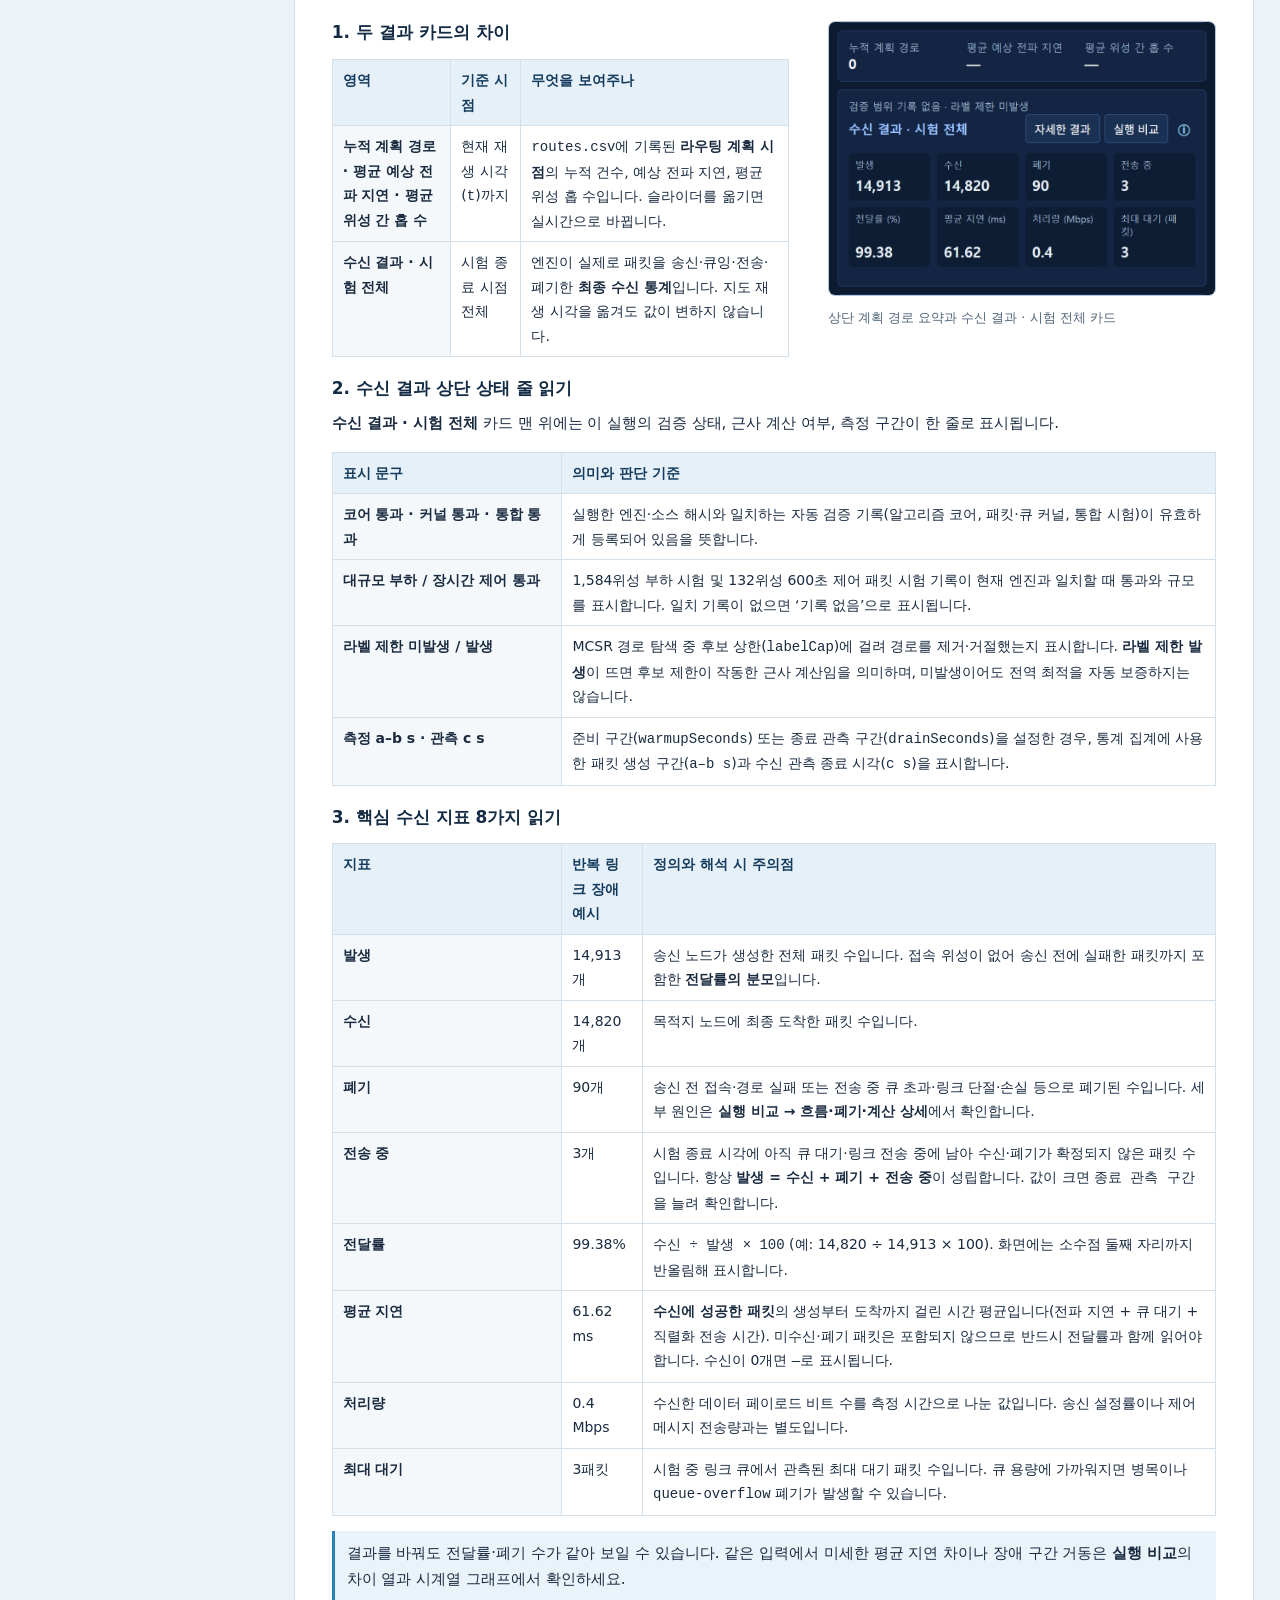
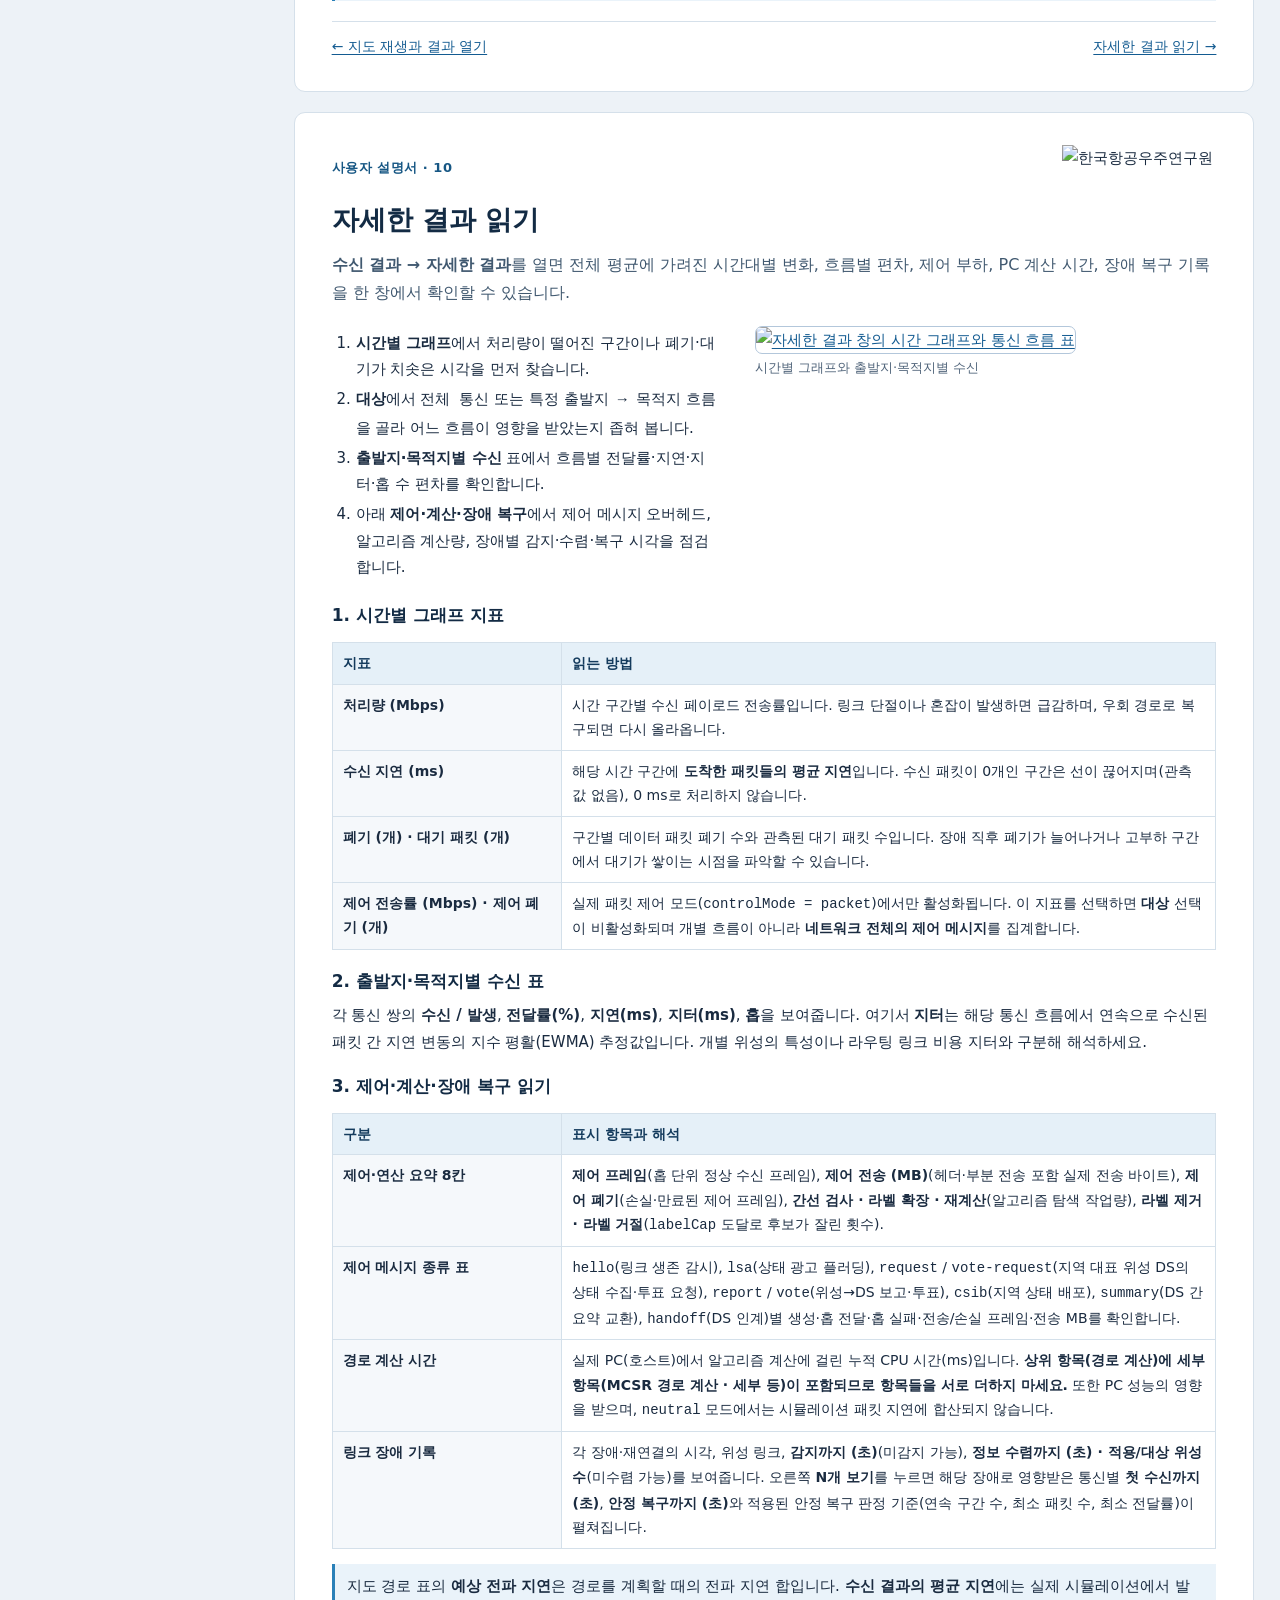
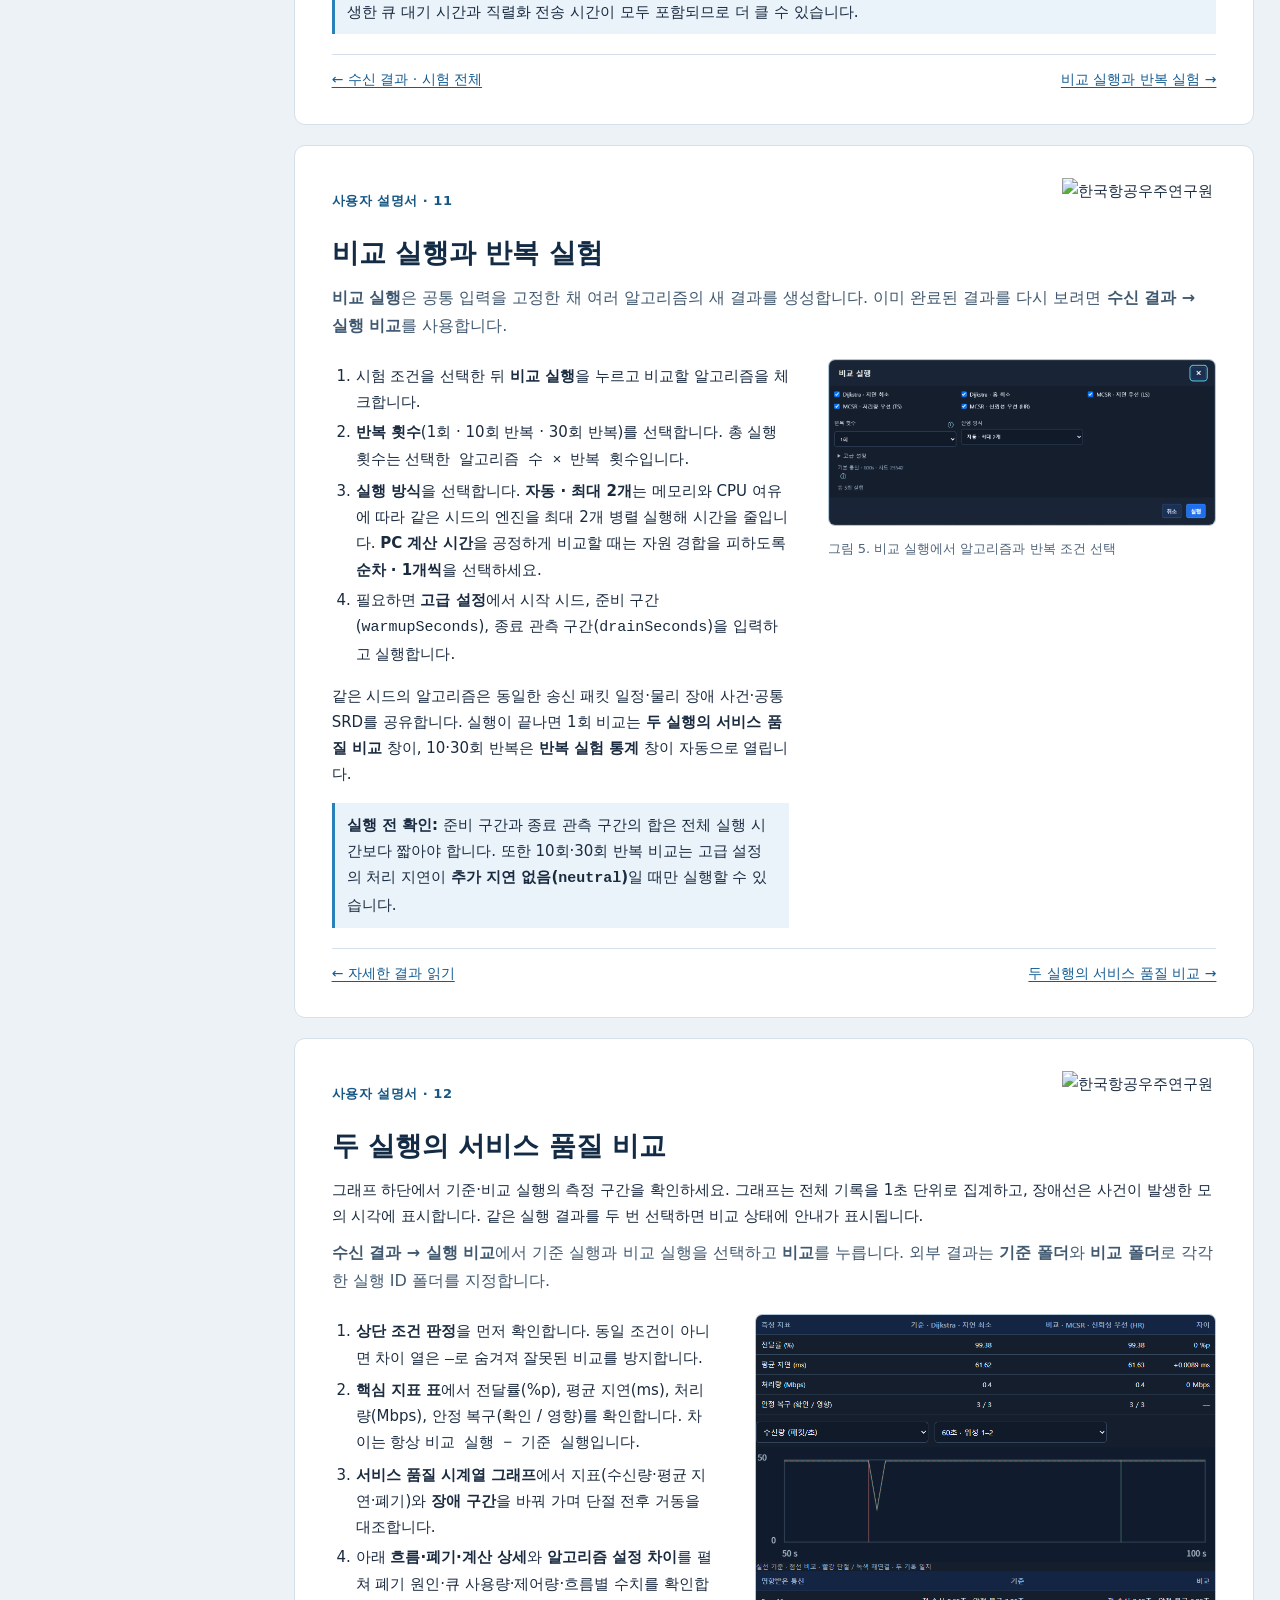
==== commit f0f4c53b: "fix: 검증 보강" ====
--- a/manual/index.html
+++ b/manual/index.html
@@ -309,6 +309,7 @@
 </div>
 <nav class="paging" aria-label="항목 이동"><a href="#detail">← 자세한 결과 읽기</a><a href="#service">두 실행의 서비스 품질 비교 →</a></nav></section>
 <section class="sheet" id="service" aria-labelledby="service-title"><div class="sheet-brand"><p class="kicker">사용자 설명서 · 12</p><img src="assets/Kari_logo.png" alt="한국항공우주연구원" width="2170" height="725"></div><h2 id="service-title">두 실행의 서비스 품질 비교</h2>
+<p>그래프 하단에서 기준·비교 실행의 측정 구간을 확인하세요. 그래프는 전체 기록을 1초 단위로 집계하고, 장애선은 사건이 발생한 모의 시각에 표시합니다. 같은 실행 결과를 두 번 선택하면 비교 상태에 안내가 표시됩니다.</p>
 <p class="lead"><strong>수신 결과 → 실행 비교</strong>에서 기준 실행과 비교 실행을 선택하고 <strong>비교</strong>를 누릅니다. 외부 결과는 <strong>기준 폴더</strong>와 <strong>비교 폴더</strong>로 각각 한 실행 ID 폴더를 지정합니다.</p>
 <div class="illustrated wide-image"><div><ol><li><strong>상단 조건 판정</strong>을 먼저 확인합니다. 동일 조건이 아니면 차이 열은 <code>—</code>로 숨겨져 잘못된 비교를 방지합니다.</li>
 <li><strong>핵심 지표 표</strong>에서 전달률(%p), 평균 지연(ms), 처리량(Mbps), 안정 복구(확인 / 영향)를 확인합니다. 차이는 항상 <code>비교 실행 − 기준 실행</code>입니다.</li>
